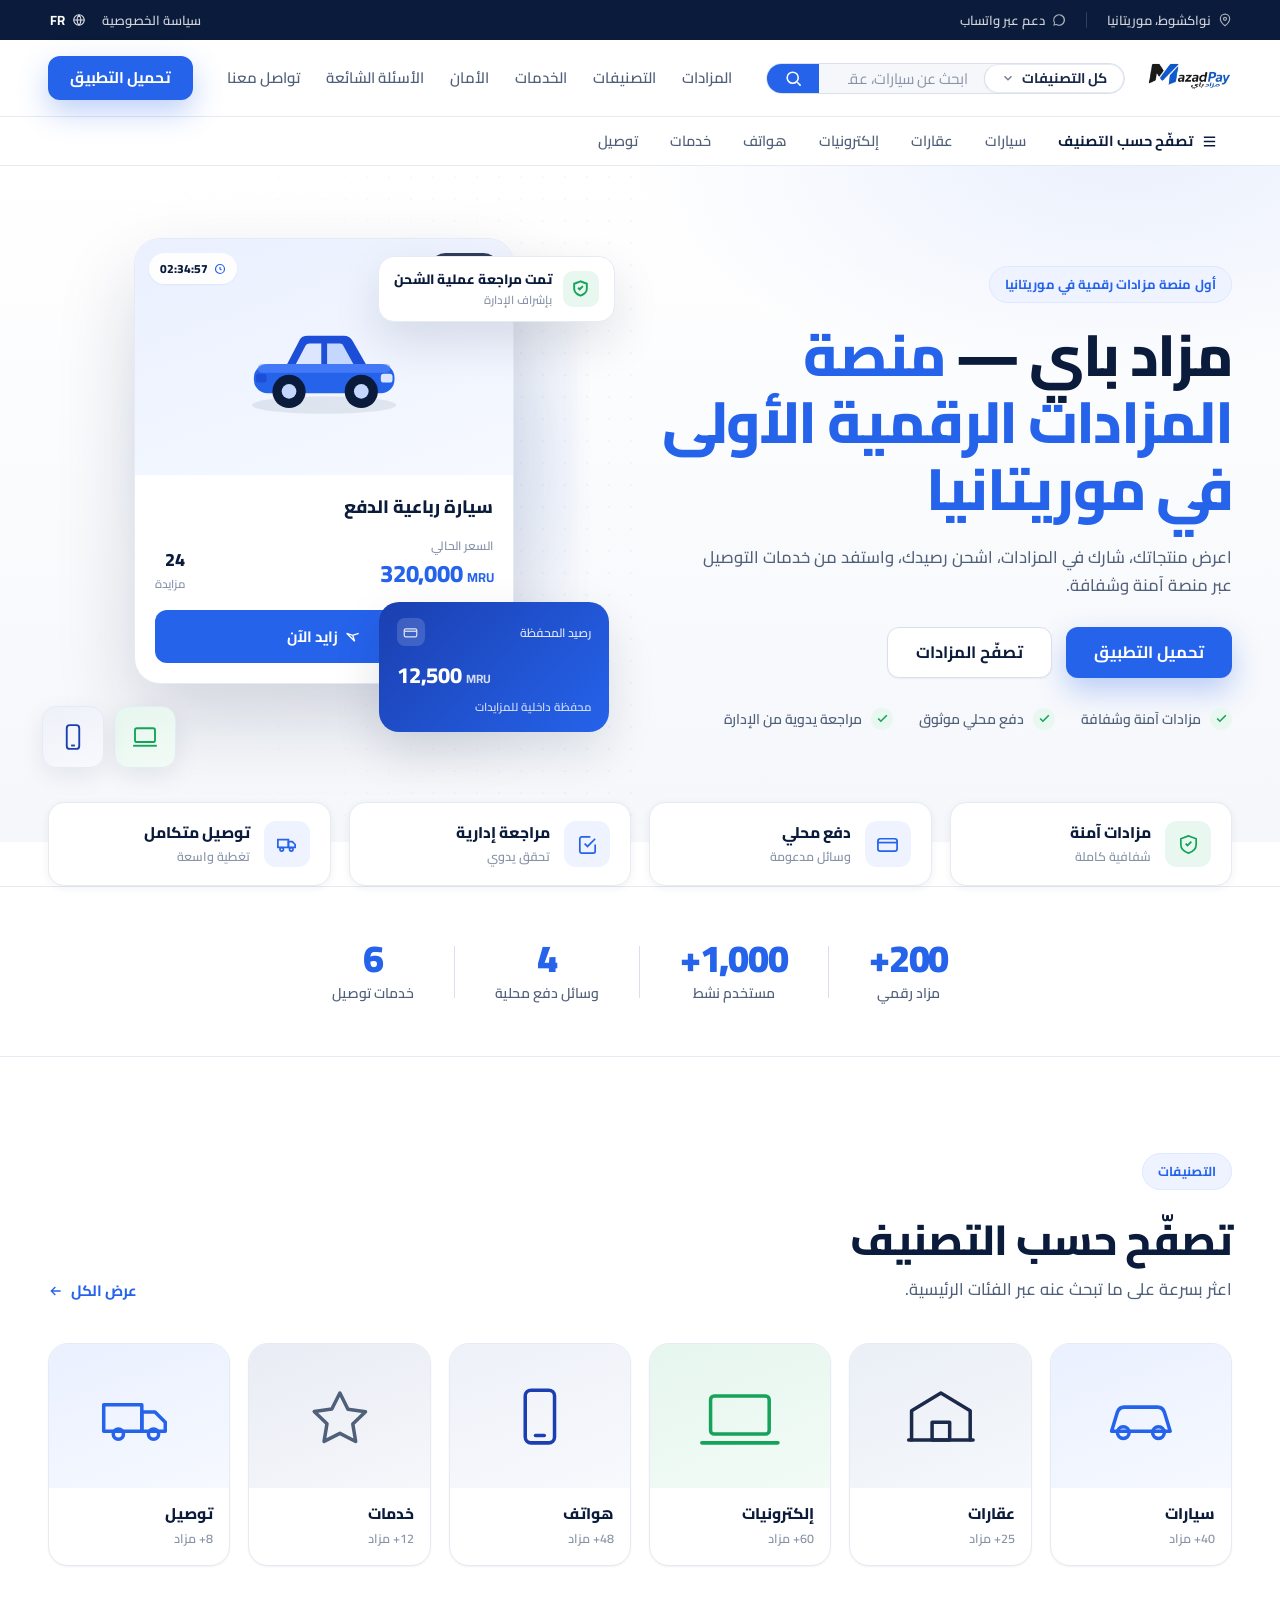
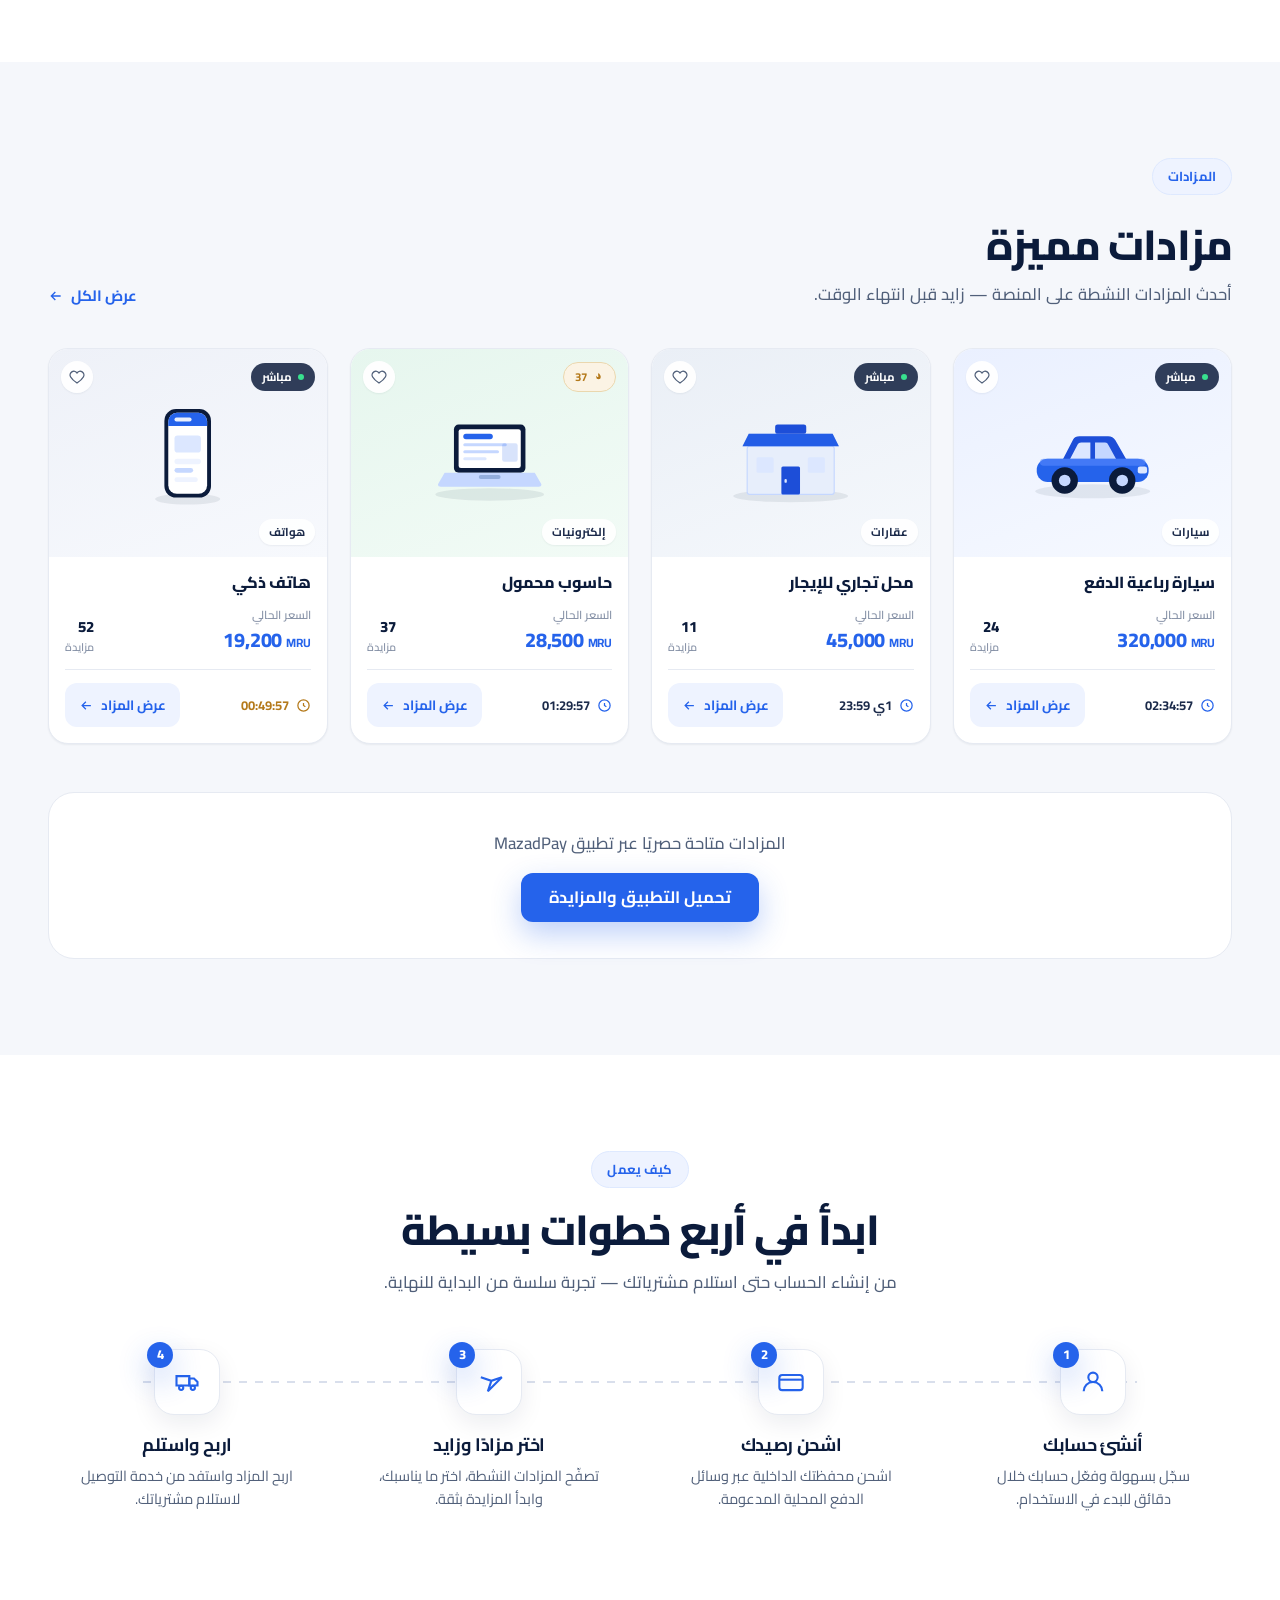
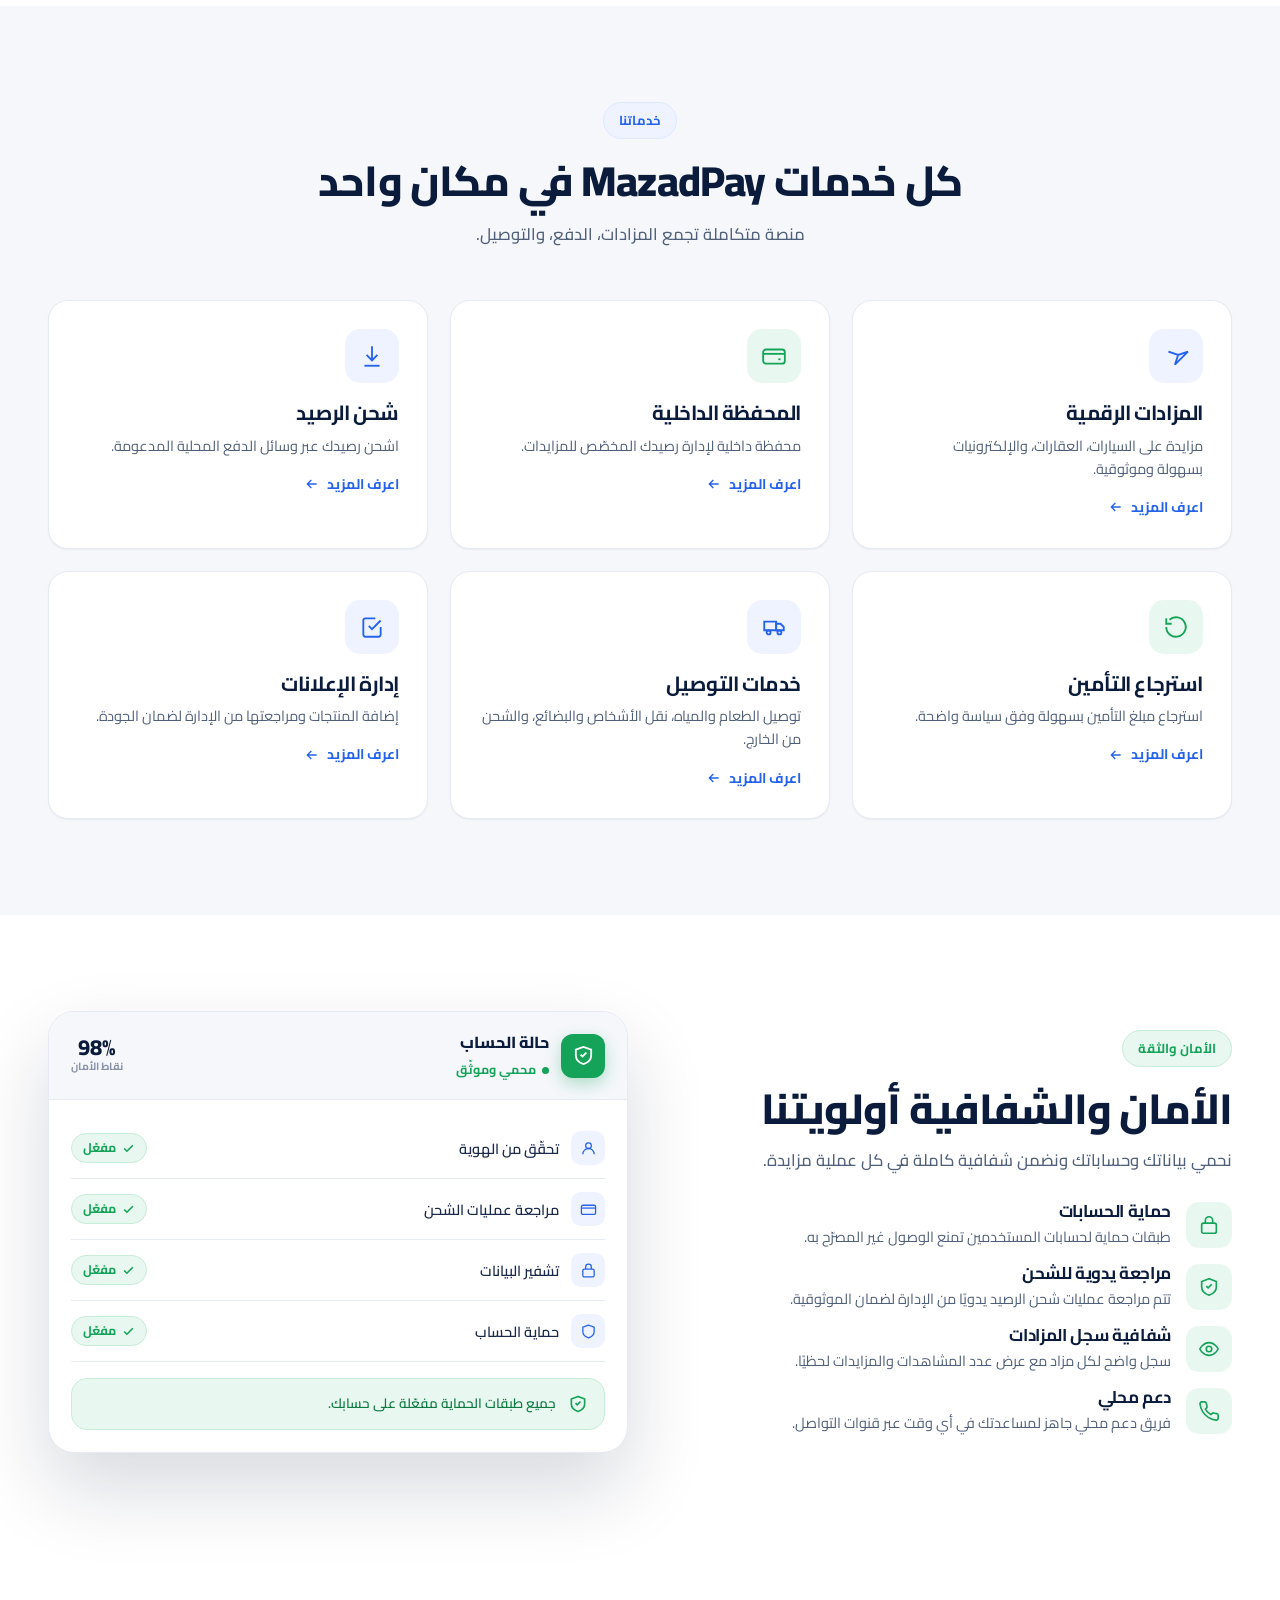
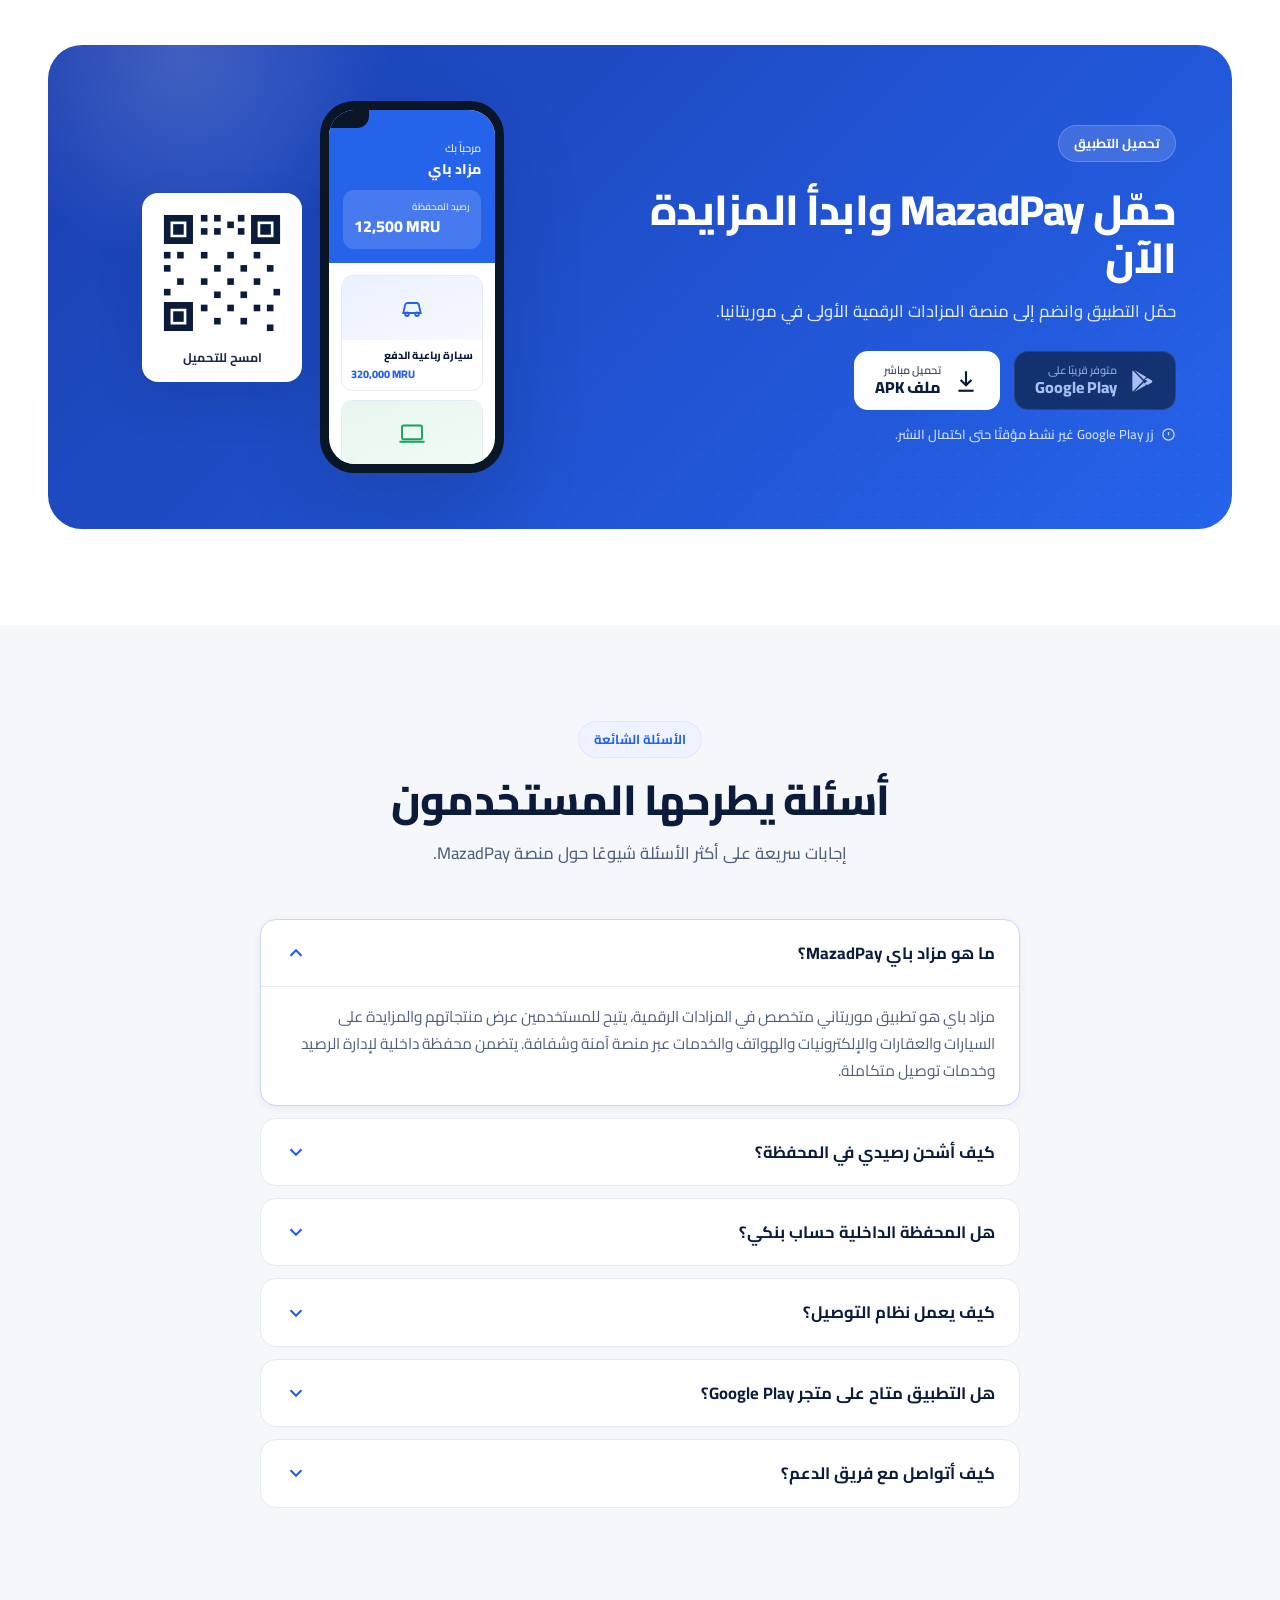
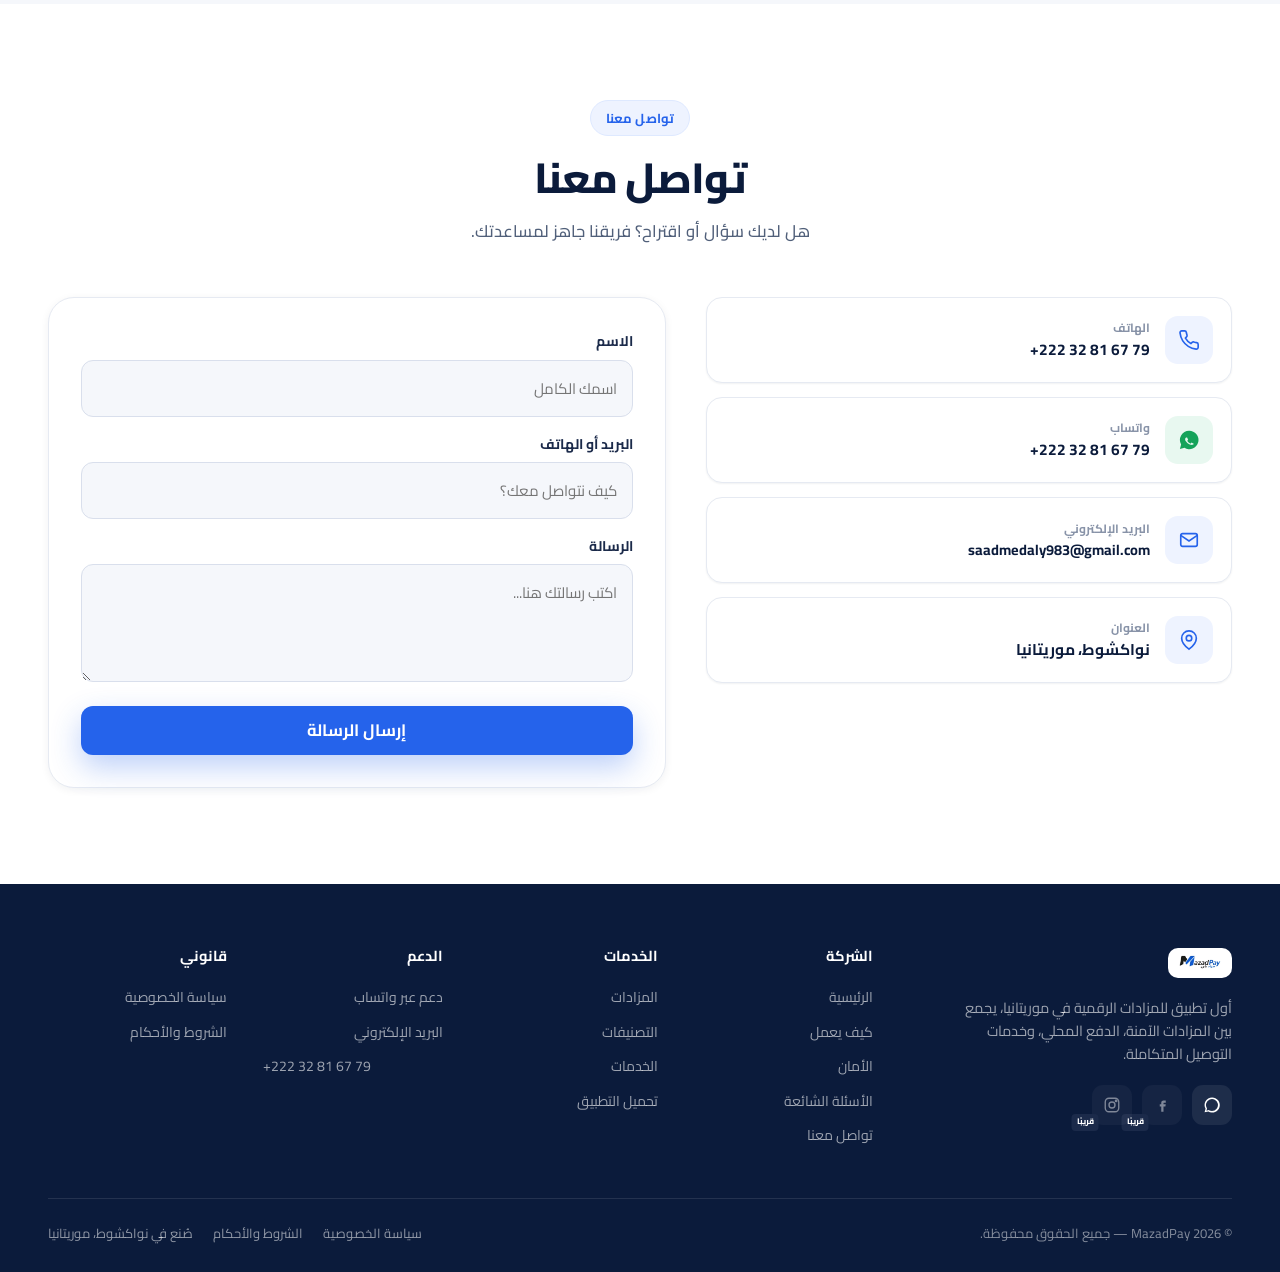
==== index.html @ 78e2364e "feat: improve MazadPay static website for launch - professional static website: HTML + CSS + JS, RTL" ====
<!DOCTYPE html>
<html lang="ar" dir="rtl">
<head>
<meta charset="UTF-8" />
<meta name="viewport" content="width=device-width, initial-scale=1.0" />
<title>مزاد باي MazadPay — أول منصة مزادات رقمية في موريتانيا</title>
<meta name="description" content="مزاد باي MazadPay: منصة المزادات الرقمية الأولى في موريتانيا. زايد على السيارات والعقارات والإلكترونيات، اشحن رصيدك، واستفد من خدمات التوصيل عبر منصة آمنة وشفافة." />
<meta name="keywords" content="مزادات موريتانيا, MazadPay, مزاد باي, مزادات رقمية, سيارات, عقارات, إلكترونيات, توصيل نواكشوط" />
<meta name="author" content="MazadPay" />
<meta name="theme-color" content="#2563EB" />
<meta name="robots" content="index, follow" />
<!-- Open Graph -->
<meta property="og:type" content="website" />
<meta property="og:url" content="https://mazadpay.com/" />
<meta property="og:title" content="مزاد باي MazadPay — أول منصة مزادات رقمية في موريتانيا" />
<meta property="og:description" content="منصة مزادات رقمية حديثة وآمنة وخدمات توصيل متكاملة في موريتانيا." />
<meta property="og:image" content="https://mazadpay.com/assets/mazadpay-logo.png" />
<meta property="og:locale" content="ar_MR" />
<meta property="og:site_name" content="MazadPay" />
<!-- Twitter Card -->
<meta name="twitter:card" content="summary_large_image" />
<meta name="twitter:title" content="مزاد باي MazadPay — أول منصة مزادات رقمية في موريتانيا" />
<meta name="twitter:description" content="منصة مزادات رقمية حديثة وآمنة وخدمات توصيل متكاملة في موريتانيا." />
<meta name="twitter:image" content="https://mazadpay.com/assets/mazadpay-logo.png" />
<!-- Canonical -->
<link rel="canonical" href="https://mazadpay.com/" />
<link rel="icon" type="image/png" href="assets/mazadpay-logo-transparent.png" />
<link rel="preconnect" href="https://fonts.googleapis.com" />
<link rel="preconnect" href="https://fonts.gstatic.com" crossorigin />
<link href="https://fonts.googleapis.com/css2?family=Cairo:wght@400;500;600;700;800;900&display=swap" rel="stylesheet" />
<link rel="stylesheet" href="css/styles.css" />
<link rel="stylesheet" href="css/home.css" />
</head>
<body>

<!-- ============ TOP BAR ============ -->
<div class="topbar">
  <div class="container topbar__inner">
    <span class="topbar__item"><svg viewBox="0 0 24 24" fill="none" stroke="currentColor" stroke-width="2"><path d="M20 10c0 6-8 12-8 12s-8-6-8-12a8 8 0 0 1 16 0Z"/><circle cx="12" cy="10" r="2.6"/></svg><span data-i18n="tb_loc">نواكشوط، موريتانيا</span></span>
    <span class="topbar__sep"></span>
    <a class="topbar__item hide-sm" href="https://wa.me/22232816779" target="_blank" rel="noopener"><svg viewBox="0 0 24 24" fill="currentColor"><path d="M12 2a10 10 0 0 0-8.6 15l-1.3 4.8 5-1.3A10 10 0 1 0 12 2Zm0 18a8 8 0 0 1-4.1-1.1l-.3-.2-3 .8.8-2.9-.2-.3A8 8 0 1 1 12 20Z"/></svg><span data-i18n="tb_support">دعم عبر واتساب</span></a>
    <div class="topbar__right">
      <a class="topbar__item hide-sm" href="privacy.html" data-i18n="ft_privacy">سياسة الخصوصية</a>
      <button class="topbar__lang" data-lang-toggle aria-label="Switch language"><svg viewBox="0 0 24 24" fill="none" stroke="currentColor" stroke-width="2"><circle cx="12" cy="12" r="9"/><path d="M3 12h18M12 3a14 14 0 0 1 0 18M12 3a14 14 0 0 0 0 18"/></svg><span class="lang-label">FR</span></button>
    </div>
  </div>
</div>

<!-- ============ HEADER ============ -->
<header class="header">
  <div class="container header__inner">
    <a href="#home" class="header__logo" aria-label="MazadPay"><img src="assets/mazadpay-logo-transparent.png" alt="MazadPay" /></a>
    <form class="header__search" role="search">
      <span class="cat"><span data-i18n="sc_all">كل التصنيفات</span><svg viewBox="0 0 24 24" fill="none" stroke="currentColor" stroke-width="2.5"><path d="m6 9 6 6 6-6"/></svg></span>
      <input type="search" data-i18n-ph="search_ph" placeholder="ابحث عن سيارة، عقار، هاتف..." aria-label="بحث" />
      <button type="submit" data-i18n-aria="search_btn" aria-label="بحث"><svg viewBox="0 0 24 24" fill="none" stroke="currentColor" stroke-width="2"><circle cx="11" cy="11" r="7"/><path d="m21 21-4.3-4.3"/></svg></button>
    </form>
    <nav class="header__nav">
      <a href="#auctions" data-i18n="nav_auctions">المزادات</a>
      <a href="#categories" data-i18n="cat_eyebrow">التصنيفات</a>
      <a href="#services" data-i18n="nav_services">الخدمات</a>
      <a href="#security" data-i18n="nav_security">الأمان</a>
      <a href="#faq">الأسئلة الشائعة</a>
      <a href="#contact" data-i18n="nav_contact">تواصل معنا</a>
    </nav>
    <div class="header__right">
      <a href="#download" class="btn btn--primary" data-i18n="nav_download">تحميل التطبيق</a>
      <button class="header__burger" aria-label="Menu" aria-expanded="false"><span></span></button>
    </div>
  </div>
  <!-- mobile menu -->
  <div class="mobile-menu" role="navigation" aria-label="القائمة الرئيسية">
    <a href="#auctions" data-i18n="nav_auctions">المزادات</a>
    <a href="#categories" data-i18n="cat_eyebrow">التصنيفات</a>
    <a href="#services" data-i18n="nav_services">الخدمات</a>
    <a href="#how" data-i18n="nav_how">كيف يعمل</a>
    <a href="#security" data-i18n="nav_security">الأمان</a>
    <a href="#faq">الأسئلة الشائعة</a>
    <a href="#contact" data-i18n="nav_contact">تواصل معنا</a>
    <a href="#download" class="btn btn--primary btn--block" data-i18n="nav_download">تحميل التطبيق</a>
  </div>
</header>

<!-- category strip -->
<div class="catbar">
  <div class="container catbar__inner">
    <a class="lead-link" href="#categories"><svg viewBox="0 0 24 24" fill="none" stroke="currentColor" stroke-width="2"><path d="M4 6h16M4 12h16M4 18h16"/></svg><span data-i18n="cat_title">تصفّح حسب التصنيف</span></a>
    <a href="#categories" data-i18n="cat_cars">سيارات</a>
    <a href="#categories" data-i18n="cat_realestate">عقارات</a>
    <a href="#categories" data-i18n="cat_electronics">إلكترونيات</a>
    <a href="#categories" data-i18n="cat_phones">هواتف</a>
    <a href="#categories" data-i18n="cat_services">خدمات</a>
    <a href="#categories" data-i18n="cat_delivery">توصيل</a>
  </div>
</div>

<main>
<!-- ============ HERO ============ -->
<section class="hero" id="home">
  <div class="container hero__grid">
    <div class="hero__copy">
      <span class="eyebrow reveal" data-i18n="hero_badge">أول منصة مزادات رقمية في موريتانيا</span>
      <h1 class="hero__title display reveal d1"><span data-i18n="hero_t1">مزاد باي —</span> <span class="accent" data-i18n="hero_t2">أول منصة مزادات رقمية في موريتانيا</span></h1>
      <p class="lead hero__sub reveal d2" data-i18n="hero_sub2">اعرض منتجاتك، شارك في المزادات، اشحن رصيدك، واستفد من خدمات التوصيل عبر منصة آمنة وشفافة.</p>
      <div class="hero__cta reveal d3">
        <a href="#download" class="btn btn--primary btn--lg" data-i18n="hero_cta1">تحميل التطبيق</a>
        <a href="#auctions" class="btn btn--ghost btn--lg" data-i18n="hero_cta2b">تصفّح المزادات</a>
      </div>
      <div class="hero__trust reveal d4">
        <span class="i"><span class="dot"><svg viewBox="0 0 24 24" fill="none" stroke="currentColor" stroke-width="3"><path d="M20 6 9 17l-5-5"/></svg></span><span data-i18n="hero_m1">مزادات آمنة وشفافة</span></span>
        <span class="i"><span class="dot"><svg viewBox="0 0 24 24" fill="none" stroke="currentColor" stroke-width="3"><path d="M20 6 9 17l-5-5"/></svg></span><span data-i18n="hero_m2">دفع محلي موثوق</span></span>
        <span class="i"><span class="dot"><svg viewBox="0 0 24 24" fill="none" stroke="currentColor" stroke-width="3"><path d="M20 6 9 17l-5-5"/></svg></span><span data-i18n="hero_m3">مراجعة يدوية من الإدارة</span></span>
      </div>
    </div>

    <!-- visual stage -->
    <div class="stage reveal d2">
      <div class="stage__glow"></div>
      <!-- main auction card -->
      <div class="hcard" data-float>
        <div class="hcard__media tint-1">
          <svg class="art" viewBox="0 0 200 150" fill="none" xmlns="http://www.w3.org/2000/svg">
            <ellipse cx="100" cy="124" rx="74" ry="9" fill="#0B1B3B" opacity=".08"/>
            <path d="M60 86 L75 57 Q77 53 83 53 L120 53 Q126 53 129 58 L145 86 Z" fill="#1D4ED8"/>
            <path d="M70 84 L81 63 Q82 61 85 61 L97 61 L97 84 Z" fill="#DCE7FF"/>
            <path d="M103 84 L103 61 L116 61 Q119 61 120 64 L131 84 Z" fill="#C5D7FF"/>
            <rect x="28" y="82" width="144" height="30" rx="14" fill="#2563EB"/>
            <rect x="32" y="82" width="136" height="9" rx="5" fill="#5B8DFF" opacity=".55"/>
            <rect x="158" y="92" width="12" height="9" rx="3" fill="#DCE7FF"/>
            <rect x="30" y="92" width="11" height="9" rx="3" fill="#1D4ED8"/>
            <circle cx="64" cy="110" r="17" fill="#0B1B3B"/><circle cx="64" cy="110" r="7.5" fill="#C5D7FF"/>
            <circle cx="138" cy="110" r="17" fill="#0B1B3B"/><circle cx="138" cy="110" r="7.5" fill="#C5D7FF"/>
          </svg>
          <div class="hcard__badges">
            <span class="chip-live"><span class="pulse"></span><span data-i18n="app_live">مباشر</span></span>
            <span class="chip-time" data-ends="9300"><svg viewBox="0 0 24 24" fill="none" stroke="currentColor" stroke-width="2.4"><circle cx="12" cy="12" r="9"/><path d="M12 8v4l3 2"/></svg><span class="cd">00:00:00</span></span>
          </div>
        </div>
        <div class="hcard__body">
          <div class="hcard__title" data-i18n="au1_t">سيارة رباعية الدفع</div>
          <div class="hcard__row">
            <div><div class="hcard__pl" data-i18n="fa_current">السعر الحالي</div><div class="hcard__pv" dir="ltr">320,000 <small>MRU</small></div></div>
            <div class="hcard__bids"><div class="n" dir="ltr">24</div><div class="l" data-i18n="fa_bids">مزايدة</div></div>
          </div>
          <button class="hcard__bid" data-open-modal="apk-modal"><svg viewBox="0 0 24 24" fill="none" stroke="currentColor" stroke-width="2"><path d="m14 11-3 9 12-12-9 3-9-3 9 3Z"/></svg><span data-i18n="app_bid">زايد الآن</span></button>
        </div>
      </div>
      <!-- floating wallet -->
      <div class="hwallet" data-float>
        <div class="top"><span data-i18n="app_bal_l">رصيد المحفظة</span><span class="ic"><svg viewBox="0 0 24 24" fill="none" stroke="#fff" stroke-width="2"><rect x="2" y="6" width="20" height="13" rx="2.5"/><path d="M2 10h20"/></svg></span></div>
        <div class="bal" dir="ltr">12,500 <small>MRU</small></div>
        <div class="sub" data-i18n="hw_sub">محفظة داخلية للمزايدات</div>
      </div>
      <!-- success toast -->
      <div class="htoast" data-float>
        <span class="ic"><svg viewBox="0 0 24 24" fill="none" stroke="currentColor" stroke-width="2.4"><path d="M9 11l2 2 4-4"/><path d="M12 3 4 6v6c0 5 3.5 7.5 8 9 4.5-1.5 8-4 8-9V6l-8-3Z"/></svg></span>
        <div><div class="t" data-i18n="ht_t">تمت مراجعة عملية الشحن</div><div class="s" data-i18n="ht_s">بإشراف الإدارة</div></div>
      </div>
      <!-- mini thumbs -->
      <div class="hthumbs">
        <div class="hthumb tint-3"><svg viewBox="0 0 24 24" fill="none" stroke="currentColor" stroke-width="1.5"><rect x="4" y="5" width="16" height="11" rx="1.5"/><path d="M2.5 19h19"/></svg></div>
        <div class="hthumb tint-5"><svg viewBox="0 0 24 24" fill="none" stroke="currentColor" stroke-width="1.5"><rect x="7" y="2.5" width="10" height="19" rx="2.4"/><path d="M10.5 18.8h3"/></svg></div>
      </div>
    </div>
  </div>
</section>

<!-- ============ TRUST BAND ============ -->
<section class="container">
  <div class="tband">
    <div class="tband__inner">
      <div class="tcard reveal"><span class="ic green"><svg viewBox="0 0 24 24" fill="none" stroke="currentColor" stroke-width="1.8"><path d="M9 11l2 2 4-4"/><path d="M12 3 4 6v6c0 5 3.5 7.5 8 9 4.5-1.5 8-4 8-9V6l-8-3Z"/></svg></span><div><div class="t" data-i18n="tband_1">مزادات موثوقة</div><div class="s" data-i18n="tband_1s">شفافية كاملة</div></div></div>
      <div class="tcard reveal d1"><span class="ic"><svg viewBox="0 0 24 24" fill="none" stroke="currentColor" stroke-width="1.8"><rect x="2" y="6" width="20" height="13" rx="2.5"/><path d="M2 10h20"/></svg></span><div><div class="t" data-i18n="tband_2">دفع محلي</div><div class="s" data-i18n="tband_2s">وسائل مدعومة</div></div></div>
      <div class="tcard reveal d2"><span class="ic"><svg viewBox="0 0 24 24" fill="none" stroke="currentColor" stroke-width="1.8"><path d="M9 11l3 3 8-8"/><path d="M20 12v7a2 2 0 0 1-2 2H6a2 2 0 0 1-2-2V6a2 2 0 0 1 2-2h9"/></svg></span><div><div class="t" data-i18n="tband_3">مراجعة إدارية</div><div class="s" data-i18n="tband_3s">تحقق يدوي</div></div></div>
      <div class="tcard reveal d3"><span class="ic"><svg viewBox="0 0 24 24" fill="none" stroke="currentColor" stroke-width="1.8"><path d="M3 7h11v8H3z"/><path d="M14 9h4l3 3v3h-7z"/><circle cx="7" cy="17" r="1.8"/><circle cx="17" cy="17" r="1.8"/></svg></span><div><div class="t" data-i18n="tband_4">توصيل متكامل</div><div class="s" data-i18n="tband_4s">تغطية واسعة</div></div></div>
    </div>
  </div>
</section>

<!-- ============ STATS BAND ============ -->
<section class="stats-band">
  <div class="container stats-band__inner">
    <div class="stat reveal">
      <div class="stat__v" dir="ltr">+200</div>
      <div class="stat__l" data-i18n="stat1_l">مزاد رقمي</div>
    </div>
    <div class="stat__sep"></div>
    <div class="stat reveal d1">
      <div class="stat__v" dir="ltr">+1,000</div>
      <div class="stat__l" data-i18n="stat2_l">مستخدم نشط</div>
    </div>
    <div class="stat__sep"></div>
    <div class="stat reveal d2">
      <div class="stat__v" dir="ltr">4</div>
      <div class="stat__l" data-i18n="stat3_l">وسائل دفع محلية</div>
    </div>
    <div class="stat__sep"></div>
    <div class="stat reveal d3">
      <div class="stat__v" dir="ltr">6</div>
      <div class="stat__l" data-i18n="stat4_l">خدمات توصيل</div>
    </div>
  </div>
</section>

<!-- ============ CATEGORIES ============ -->
<section class="section" id="categories">
  <div class="container">
    <div class="sec-head-row">
      <div class="l reveal">
        <span class="eyebrow" data-i18n="cat_eyebrow">التصنيفات</span>
        <h2 data-i18n="cat_title">تصفّح حسب التصنيف</h2>
        <p class="lead" data-i18n="cat_sub">اعثر بسرعة على ما تبحث عنه عبر الفئات الرئيسية.</p>
      </div>
      <a href="#auctions" class="linkarrow reveal d1"><span data-i18n="fa_view_all">عرض الكل</span><svg viewBox="0 0 24 24" fill="none" stroke="currentColor" stroke-width="2"><path d="M5 12h14M13 6l6 6-6 6"/></svg></a>
    </div>
    <div class="cats">
      <a href="#auctions" class="cat reveal">
        <div class="cat__thumb tint-1"><svg class="art" viewBox="0 0 64 48" fill="none" stroke="currentColor" stroke-width="2.4" stroke-linecap="round" stroke-linejoin="round"><path d="M12 34h40l-4-13a5 5 0 0 0-4.7-3.4H20.7A5 5 0 0 0 16 21l-4 13Z"/><circle cx="20" cy="35" r="4"/><circle cx="44" cy="35" r="4"/></svg><span class="cat__go"><svg viewBox="0 0 24 24" fill="none" stroke="currentColor" stroke-width="2.5"><path d="m9 6 6 6-6 6"/></svg></span></div>
        <div class="cat__body"><div class="cat__nm" data-i18n="cat_cars">سيارات</div><div class="cat__ct"><span dir="ltr">+40</span> <span data-i18n="cat_count">مزاد</span></div></div>
      </a>
      <a href="#auctions" class="cat reveal d1">
        <div class="cat__thumb tint-2"><svg class="art" viewBox="0 0 64 48" fill="none" stroke="currentColor" stroke-width="2.4" stroke-linecap="round" stroke-linejoin="round"><path d="M12 40V20l20-12 20 12v20"/><path d="M10 40h44"/><rect x="26" y="28" width="12" height="12"/></svg><span class="cat__go"><svg viewBox="0 0 24 24" fill="none" stroke="currentColor" stroke-width="2.5"><path d="m9 6 6 6-6 6"/></svg></span></div>
        <div class="cat__body"><div class="cat__nm" data-i18n="cat_realestate">عقارات</div><div class="cat__ct"><span dir="ltr">+25</span> <span data-i18n="cat_count">مزاد</span></div></div>
      </a>
      <a href="#auctions" class="cat reveal d2">
        <div class="cat__thumb tint-3"><svg class="art" viewBox="0 0 64 48" fill="none" stroke="currentColor" stroke-width="2.4" stroke-linecap="round" stroke-linejoin="round"><rect x="12" y="10" width="40" height="26" rx="2.5"/><path d="M6 42h52"/></svg><span class="cat__go"><svg viewBox="0 0 24 24" fill="none" stroke="currentColor" stroke-width="2.5"><path d="m9 6 6 6-6 6"/></svg></span></div>
        <div class="cat__body"><div class="cat__nm" data-i18n="cat_electronics">إلكترونيات</div><div class="cat__ct"><span dir="ltr">+60</span> <span data-i18n="cat_count">مزاد</span></div></div>
      </a>
      <a href="#auctions" class="cat reveal d3">
        <div class="cat__thumb tint-5"><svg class="art" viewBox="0 0 64 48" fill="none" stroke="currentColor" stroke-width="2.4" stroke-linecap="round" stroke-linejoin="round"><rect x="22" y="6" width="20" height="36" rx="4"/><path d="M29 37h6"/></svg><span class="cat__go"><svg viewBox="0 0 24 24" fill="none" stroke="currentColor" stroke-width="2.5"><path d="m9 6 6 6-6 6"/></svg></span></div>
        <div class="cat__body"><div class="cat__nm" data-i18n="cat_phones">هواتف</div><div class="cat__ct"><span dir="ltr">+48</span> <span data-i18n="cat_count">مزاد</span></div></div>
      </a>
      <a href="#services" class="cat reveal d4">
        <div class="cat__thumb tint-4"><svg class="art" viewBox="0 0 64 48" fill="none" stroke="currentColor" stroke-width="2.4" stroke-linecap="round" stroke-linejoin="round"><path d="M32 8l5.5 11 12 1.7-8.7 8.4 2 12L32 35.5 21.2 41l2-12-8.7-8.4 12-1.7L32 8Z"/></svg><span class="cat__go"><svg viewBox="0 0 24 24" fill="none" stroke="currentColor" stroke-width="2.5"><path d="m9 6 6 6-6 6"/></svg></span></div>
        <div class="cat__body"><div class="cat__nm" data-i18n="cat_services">خدمات</div><div class="cat__ct"><span dir="ltr">+12</span> <span data-i18n="cat_count">مزاد</span></div></div>
      </a>
      <a href="#services" class="cat reveal d5">
        <div class="cat__thumb tint-1"><svg class="art" viewBox="0 0 64 48" fill="none" stroke="currentColor" stroke-width="2.4" stroke-linecap="round" stroke-linejoin="round"><path d="M8 16h26v18H8z"/><path d="M34 21h9l7 7v6H34z"/><circle cx="18" cy="36" r="3.5"/><circle cx="42" cy="36" r="3.5"/></svg><span class="cat__go"><svg viewBox="0 0 24 24" fill="none" stroke="currentColor" stroke-width="2.5"><path d="m9 6 6 6-6 6"/></svg></span></div>
        <div class="cat__body"><div class="cat__nm" data-i18n="cat_delivery">توصيل</div><div class="cat__ct"><span dir="ltr">+8</span> <span data-i18n="cat_count">خدمة</span></div></div>
      </a>
    </div>
  </div>
</section>

<!-- ============ FEATURED AUCTIONS ============ -->
<section class="section section--soft" id="auctions">
  <div class="container">
    <div class="sec-head-row">
      <div class="l reveal">
        <span class="eyebrow" data-i18n="fa_eyebrow">المزادات</span>
        <h2 data-i18n="fa_title">مزادات مميزة</h2>
        <p class="lead" data-i18n="fa_sub">أحدث المزادات النشطة على المنصة — زايد قبل انتهاء الوقت.</p>
      </div>
      <a href="#download" class="linkarrow reveal d1"><span data-i18n="fa_view_all">عرض الكل</span><svg viewBox="0 0 24 24" fill="none" stroke="currentColor" stroke-width="2"><path d="M5 12h14M13 6l6 6-6 6"/></svg></a>
    </div>
    <div class="pgrid">
      <!-- SUV -->
      <article class="pcard reveal">
        <div class="pcard__media tint-1">
          <svg class="art" viewBox="0 0 200 150" fill="none"><ellipse cx="100" cy="124" rx="74" ry="9" fill="#0B1B3B" opacity=".08"/><path d="M60 86 L75 57 Q77 53 83 53 L120 53 Q126 53 129 58 L145 86 Z" fill="#1D4ED8"/><path d="M70 84 L81 63 Q82 61 85 61 L97 61 L97 84 Z" fill="#DCE7FF"/><path d="M103 84 L103 61 L116 61 Q119 61 120 64 L131 84 Z" fill="#C5D7FF"/><rect x="28" y="82" width="144" height="30" rx="14" fill="#2563EB"/><rect x="32" y="82" width="136" height="9" rx="5" fill="#5B8DFF" opacity=".55"/><rect x="158" y="92" width="12" height="9" rx="3" fill="#DCE7FF"/><circle cx="64" cy="110" r="17" fill="#0B1B3B"/><circle cx="64" cy="110" r="7.5" fill="#C5D7FF"/><circle cx="138" cy="110" r="17" fill="#0B1B3B"/><circle cx="138" cy="110" r="7.5" fill="#C5D7FF"/></svg>
          <div class="pcard__top"><span class="badge badge--live"><span class="pulse"></span><span data-i18n="app_live">مباشر</span></span><button class="pcard__fav" aria-label="مفضلة" data-i18n-aria="fav_aria"><svg viewBox="0 0 24 24" fill="none" stroke="currentColor" stroke-width="2"><path d="M12 21s-7-4.5-9.5-9A5 5 0 0 1 12 6a5 5 0 0 1 9.5 6c-2.5 4.5-9.5 9-9.5 9Z"/></svg></button></div>
          <span class="pcard__cat" data-i18n="au1_c">سيارات</span>
        </div>
        <div class="pcard__body">
          <div class="pcard__title" data-i18n="au1_t">سيارة رباعية الدفع</div>
          <div class="pcard__meta"><div><div class="pcard__pl" data-i18n="fa_current">السعر الحالي</div><div class="pcard__pv" dir="ltr">320,000 <small>MRU</small></div></div><div class="pcard__bids"><div class="n" dir="ltr">24</div><div class="l" data-i18n="fa_bids">مزايدة</div></div></div>
          <div class="pcard__foot"><span class="pcard__time" data-ends="9300"><svg viewBox="0 0 24 24" fill="none" stroke="currentColor" stroke-width="2"><circle cx="12" cy="12" r="9"/><path d="M12 8v4l3 2"/></svg><span class="cd">00:00:00</span></span><button class="pcard__view" data-open-modal="apk-modal"><span data-i18n="fa_view">عرض المزاد</span><svg viewBox="0 0 24 24" fill="none" stroke="currentColor" stroke-width="2"><path d="M5 12h14M13 6l6 6-6 6"/></svg></button></div>
        </div>
      </article>
      <!-- Shop -->
      <article class="pcard reveal d1">
        <div class="pcard__media tint-2">
          <svg class="art" viewBox="0 0 200 150" fill="none"><ellipse cx="100" cy="130" rx="74" ry="8" fill="#0B1B3B" opacity=".08"/><rect x="44" y="66" width="112" height="62" rx="3" fill="#E7EEFB"/><rect x="44" y="66" width="112" height="62" rx="3" stroke="#C5D7FF" stroke-width="1.5"/><path d="M38 66 L46 50 L154 50 L162 66 Z" fill="#2563EB"/><path d="M38 66 L46 50 L154 50 L162 66 Z" fill="#1D4ED8" opacity=".25"/><rect x="80" y="38" width="40" height="12" rx="3" fill="#1D4ED8"/><rect x="88" y="92" width="24" height="36" rx="2" fill="#1D4ED8"/><rect x="92" y="108" width="3" height="5" rx="1.5" fill="#DCE7FF"/><rect x="56" y="80" width="22" height="20" rx="2" fill="#DCE7FF"/><rect x="122" y="80" width="22" height="20" rx="2" fill="#DCE7FF"/></svg>
          <div class="pcard__top"><span class="badge badge--live"><span class="pulse"></span><span data-i18n="app_live">مباشر</span></span><button class="pcard__fav" aria-label="مفضلة" data-i18n-aria="fav_aria"><svg viewBox="0 0 24 24" fill="none" stroke="currentColor" stroke-width="2"><path d="M12 21s-7-4.5-9.5-9A5 5 0 0 1 12 6a5 5 0 0 1 9.5 6c-2.5 4.5-9.5 9-9.5 9Z"/></svg></button></div>
          <span class="pcard__cat" data-i18n="au2_c">عقارات</span>
        </div>
        <div class="pcard__body">
          <div class="pcard__title" data-i18n="au2_t">محل تجاري للإيجار</div>
          <div class="pcard__meta"><div><div class="pcard__pl" data-i18n="fa_current">السعر الحالي</div><div class="pcard__pv" dir="ltr">45,000 <small>MRU</small></div></div><div class="pcard__bids"><div class="n" dir="ltr">11</div><div class="l" data-i18n="fa_bids">مزايدة</div></div></div>
          <div class="pcard__foot"><span class="pcard__time" data-ends="172800"><svg viewBox="0 0 24 24" fill="none" stroke="currentColor" stroke-width="2"><circle cx="12" cy="12" r="9"/><path d="M12 8v4l3 2"/></svg><span class="cd">00:00:00</span></span><button class="pcard__view" data-open-modal="apk-modal"><span data-i18n="fa_view">عرض المزاد</span><svg viewBox="0 0 24 24" fill="none" stroke="currentColor" stroke-width="2"><path d="M5 12h14M13 6l6 6-6 6"/></svg></button></div>
        </div>
      </article>
      <!-- Laptop -->
      <article class="pcard reveal d2">
        <div class="pcard__media tint-3">
          <svg class="art" viewBox="0 0 200 150" fill="none"><ellipse cx="100" cy="128" rx="70" ry="8" fill="#0B1B3B" opacity=".08"/><rect x="54" y="38" width="92" height="62" rx="6" fill="#0B1B3B"/><rect x="60" y="44" width="80" height="50" rx="3" fill="#fff"/><rect x="66" y="50" width="38" height="7" rx="3.5" fill="#2563EB"/><rect x="66" y="62" width="56" height="4" rx="2" fill="#C5D7FF"/><rect x="66" y="71" width="46" height="4" rx="2" fill="#C5D7FF"/><rect x="66" y="80" width="30" height="4" rx="2" fill="#DCE7FF"/><rect x="116" y="62" width="20" height="24" rx="3" fill="#2563EB" opacity=".18"/><path d="M42 100 L158 100 L166 114 Q168 118 163 118 L37 118 Q32 118 34 114 Z" fill="#C5D7FF"/><rect x="86" y="103" width="28" height="5" rx="2.5" fill="#94AEDD"/></svg>
          <div class="pcard__top"><span class="badge badge--hot"><svg viewBox="0 0 24 24" width="11" fill="currentColor"><path d="M12 2s5 4 5 9a5 5 0 0 1-10 0c0-2 1-3 1-3 0 2 1.5 3 2.5 3 1.3 0 1.5-1.5 1-3-1-3 .5-5 .5-6Z"/></svg><span dir="ltr">37</span></span><button class="pcard__fav" aria-label="مفضلة" data-i18n-aria="fav_aria"><svg viewBox="0 0 24 24" fill="none" stroke="currentColor" stroke-width="2"><path d="M12 21s-7-4.5-9.5-9A5 5 0 0 1 12 6a5 5 0 0 1 9.5 6c-2.5 4.5-9.5 9-9.5 9Z"/></svg></button></div>
          <span class="pcard__cat" data-i18n="au3_c">إلكترونيات</span>
        </div>
        <div class="pcard__body">
          <div class="pcard__title" data-i18n="au3_t">حاسوب محمول</div>
          <div class="pcard__meta"><div><div class="pcard__pl" data-i18n="fa_current">السعر الحالي</div><div class="pcard__pv" dir="ltr">28,500 <small>MRU</small></div></div><div class="pcard__bids"><div class="n" dir="ltr">37</div><div class="l" data-i18n="fa_bids">مزايدة</div></div></div>
          <div class="pcard__foot"><span class="pcard__time" data-ends="5400"><svg viewBox="0 0 24 24" fill="none" stroke="currentColor" stroke-width="2"><circle cx="12" cy="12" r="9"/><path d="M12 8v4l3 2"/></svg><span class="cd">00:00:00</span></span><button class="pcard__view" data-open-modal="apk-modal"><span data-i18n="fa_view">عرض المزاد</span><svg viewBox="0 0 24 24" fill="none" stroke="currentColor" stroke-width="2"><path d="M5 12h14M13 6l6 6-6 6"/></svg></button></div>
        </div>
      </article>
      <!-- Phone -->
      <article class="pcard reveal d3">
        <div class="pcard__media tint-5">
          <svg class="art" viewBox="0 0 200 150" fill="none"><ellipse cx="100" cy="134" rx="42" ry="7" fill="#0B1B3B" opacity=".08"/><rect x="70" y="18" width="60" height="114" rx="15" fill="#0B1B3B"/><rect x="75" y="23" width="50" height="104" rx="11" fill="#fff"/><path d="M75 34a11 11 0 0 1 11-11h28a11 11 0 0 1 11 11v6H75Z" fill="#2563EB"/><rect x="83" y="29" width="22" height="5" rx="2.5" fill="#fff" opacity=".9"/><rect x="83" y="52" width="34" height="22" rx="4" fill="#DCE7FF"/><rect x="83" y="82" width="34" height="7" rx="3.5" fill="#EEF3FF"/><rect x="83" y="94" width="24" height="6" rx="3" fill="#C5D7FF"/><rect x="83" y="106" width="30" height="6" rx="3" fill="#EEF3FF"/></svg>
          <div class="pcard__top"><span class="badge badge--live"><span class="pulse"></span><span data-i18n="app_live">مباشر</span></span><button class="pcard__fav" aria-label="مفضلة" data-i18n-aria="fav_aria"><svg viewBox="0 0 24 24" fill="none" stroke="currentColor" stroke-width="2"><path d="M12 21s-7-4.5-9.5-9A5 5 0 0 1 12 6a5 5 0 0 1 9.5 6c-2.5 4.5-9.5 9-9.5 9Z"/></svg></button></div>
          <span class="pcard__cat" data-i18n="au4_c">هواتف</span>
        </div>
        <div class="pcard__body">
          <div class="pcard__title" data-i18n="au4_t">هاتف ذكي</div>
          <div class="pcard__meta"><div><div class="pcard__pl" data-i18n="fa_current">السعر الحالي</div><div class="pcard__pv" dir="ltr">19,200 <small>MRU</small></div></div><div class="pcard__bids"><div class="n" dir="ltr">52</div><div class="l" data-i18n="fa_bids">مزايدة</div></div></div>
          <div class="pcard__foot"><span class="pcard__time" data-ends="3000"><svg viewBox="0 0 24 24" fill="none" stroke="currentColor" stroke-width="2"><circle cx="12" cy="12" r="9"/><path d="M12 8v4l3 2"/></svg><span class="cd">00:00:00</span></span><button class="pcard__view" data-open-modal="apk-modal"><span data-i18n="fa_view">عرض المزاد</span><svg viewBox="0 0 24 24" fill="none" stroke="currentColor" stroke-width="2"><path d="M5 12h14M13 6l6 6-6 6"/></svg></button></div>
        </div>
      </article>
    </div>
    <!-- CTA below auctions -->
    <div class="auctions-cta reveal">
      <p class="lead">المزادات متاحة حصريًا عبر تطبيق MazadPay</p>
      <a href="#download" class="btn btn--primary btn--lg">تحميل التطبيق والمزايدة</a>
    </div>
  </div>
</section>

<!-- ============ HOW IT WORKS ============ -->
<section class="section" id="how">
  <div class="container">
    <div class="sec-head center">
      <span class="eyebrow reveal" data-i18n="how_eyebrow">كيف يعمل</span>
      <h2 class="reveal d1" data-i18n="how_title">ابدأ في أربع خطوات بسيطة</h2>
      <p class="lead reveal d2" data-i18n="how_sub">من إنشاء الحساب حتى استلام مشترياتك — تجربة سلسة من البداية للنهاية.</p>
    </div>
    <div class="timeline">
      <div class="tstep reveal"><div class="tstep__node"><span class="tstep__n">1</span><svg viewBox="0 0 24 24" fill="none" stroke="currentColor" stroke-width="1.8"><circle cx="12" cy="8" r="4"/><path d="M4 20a8 8 0 0 1 16 0"/></svg></div><h3 data-i18n="how1_t">أنشئ حسابك</h3><p data-i18n="how1_p">سجّل بسهولة وفعّل حسابك خلال دقائق للبدء في الاستخدام.</p></div>
      <div class="tstep reveal d1"><div class="tstep__node"><span class="tstep__n">2</span><svg viewBox="0 0 24 24" fill="none" stroke="currentColor" stroke-width="1.8"><rect x="2" y="6" width="20" height="13" rx="2.5"/><path d="M2 10h20"/></svg></div><h3 data-i18n="how2_t">اشحن رصيدك</h3><p data-i18n="how2_p">اشحن محفظتك الداخلية عبر وسائل الدفع المحلية المدعومة.</p></div>
      <div class="tstep reveal d2"><div class="tstep__node"><span class="tstep__n">3</span><svg viewBox="0 0 24 24" fill="none" stroke="currentColor" stroke-width="1.8"><path d="m14 11-3 9 12-12-9 3-9-3 9 3Z"/></svg></div><h3 data-i18n="how3_t">اختر مزادًا وزايد</h3><p data-i18n="how3_p">تصفّح المزادات النشطة، اختر ما يناسبك، وابدأ المزايدة بثقة.</p></div>
      <div class="tstep reveal d3"><div class="tstep__node"><span class="tstep__n">4</span><svg viewBox="0 0 24 24" fill="none" stroke="currentColor" stroke-width="1.8"><path d="M3 7h11v8H3z"/><path d="M14 9h4l3 3v3h-7z"/><circle cx="7" cy="17" r="1.8"/><circle cx="17" cy="17" r="1.8"/></svg></div><h3 data-i18n="how4_t">اربح واستلم طلبك</h3><p data-i18n="how4_p">اربح المزاد واستفد من خدمة التوصيل لاستلام مشترياتك.</p></div>
    </div>
  </div>
</section>

<!-- ============ SERVICES ============ -->
<section class="section section--soft" id="services">
  <div class="container">
    <div class="sec-head center">
      <span class="eyebrow reveal" data-i18n="sg_eyebrow">خدماتنا</span>
      <h2 class="reveal d1" data-i18n="sg_title">كل خدمات MazadPay في مكان واحد</h2>
      <p class="lead reveal d2" data-i18n="sg_sub">منصة متكاملة تجمع المزادات، الدفع، والتوصيل.</p>
    </div>
    <div class="svcs">
      <div class="svc reveal"><div class="svc__ic"><svg viewBox="0 0 24 24" fill="none" stroke="currentColor" stroke-width="1.7"><path d="m14 11-3 9 12-12-9 3-9-3 9 3Z"/></svg></div><h3 data-i18n="sg1_t">المزادات الرقمية</h3><p data-i18n="sg1_p">مزايدة على السيارات، العقارات، والإلكترونيات بسهولة وموثوقية.</p><a href="#auctions" class="linkarrow"><span data-i18n="sg_more">اعرف المزيد</span><svg viewBox="0 0 24 24" fill="none" stroke="currentColor" stroke-width="2"><path d="M5 12h14M13 6l6 6-6 6"/></svg></a></div>
      <div class="svc reveal d1"><div class="svc__ic green"><svg viewBox="0 0 24 24" fill="none" stroke="currentColor" stroke-width="1.7"><rect x="2" y="6" width="20" height="13" rx="2.5"/><path d="M2 10h20"/><path d="M16 15h2"/></svg></div><h3 data-i18n="sg2_t">المحفظة الداخلية</h3><p data-i18n="sg2_p">محفظة داخلية لإدارة رصيدك المخصّص للمزايدات بإشراف الإدارة.</p><a href="#security" class="linkarrow"><span data-i18n="sg_more">اعرف المزيد</span><svg viewBox="0 0 24 24" fill="none" stroke="currentColor" stroke-width="2"><path d="M5 12h14M13 6l6 6-6 6"/></svg></a></div>
      <div class="svc reveal d2"><div class="svc__ic"><svg viewBox="0 0 24 24" fill="none" stroke="currentColor" stroke-width="1.7"><path d="M12 3v12"/><path d="m7 11 5 5 5-5"/><path d="M5 21h14"/></svg></div><h3 data-i18n="sg3_t">شحن الرصيد</h3><p data-i18n="sg3_p">اشحن رصيدك عبر وسائل الدفع المحلية المدعومة بسرعة وأمان.</p><a href="#download" class="linkarrow"><span data-i18n="sg_more">اعرف المزيد</span><svg viewBox="0 0 24 24" fill="none" stroke="currentColor" stroke-width="2"><path d="M5 12h14M13 6l6 6-6 6"/></svg></a></div>
      <div class="svc reveal"><div class="svc__ic green"><svg viewBox="0 0 24 24" fill="none" stroke="currentColor" stroke-width="1.7"><path d="M3 12a9 9 0 1 0 3-6.7"/><path d="M3 4v5h5"/></svg></div><h3 data-i18n="sg4_t">استرجاع التأمين</h3><p data-i18n="sg4_p">استرجاع مبلغ التأمين بسهولة وفق سياسة واضحة ومعلنة.</p><a href="#how" class="linkarrow"><span data-i18n="sg_more">اعرف المزيد</span><svg viewBox="0 0 24 24" fill="none" stroke="currentColor" stroke-width="2"><path d="M5 12h14M13 6l6 6-6 6"/></svg></a></div>
      <div class="svc reveal d1"><div class="svc__ic"><svg viewBox="0 0 24 24" fill="none" stroke="currentColor" stroke-width="1.7"><path d="M3 7h11v8H3z"/><path d="M14 9h4l3 3v3h-7z"/><circle cx="7" cy="17" r="1.8"/><circle cx="17" cy="17" r="1.8"/></svg></div><h3 data-i18n="sg5_t">خدمات التوصيل</h3><p data-i18n="sg5_p">توصيل الطعام والمياه، نقل الأشخاص والبضائع، والشحن من الخارج.</p><a href="#categories" class="linkarrow"><span data-i18n="sg_more">اعرف المزيد</span><svg viewBox="0 0 24 24" fill="none" stroke="currentColor" stroke-width="2"><path d="M5 12h14M13 6l6 6-6 6"/></svg></a></div>
      <div class="svc reveal d2"><div class="svc__ic"><svg viewBox="0 0 24 24" fill="none" stroke="currentColor" stroke-width="1.7"><path d="M9 11l3 3 8-8"/><path d="M20 12v7a2 2 0 0 1-2 2H6a2 2 0 0 1-2-2V6a2 2 0 0 1 2-2h9"/></svg></div><h3 data-i18n="sg6_t">إدارة الإعلانات</h3><p data-i18n="sg6_p">إضافة المنتجات ومراجعتها من الإدارة لضمان الجودة قبل النشر.</p><a href="#security" class="linkarrow"><span data-i18n="sg_more">اعرف المزيد</span><svg viewBox="0 0 24 24" fill="none" stroke="currentColor" stroke-width="2"><path d="M5 12h14M13 6l6 6-6 6"/></svg></a></div>
    </div>
  </div>
</section>

<!-- ============ SECURITY ============ -->
<section class="section" id="security">
  <div class="container">
    <div class="sec-split">
      <div class="reveal">
        <span class="eyebrow eyebrow--green" data-i18n="se_eyebrow">الأمان والثقة</span>
        <h2 data-i18n="se_title">الأمان والشفافية أولويتنا</h2>
        <p class="lead" data-i18n="se_sub" style="margin-top:12px">نحمي بياناتك وحساباتك ونضمن شفافية كاملة في كل عملية مزايدة.</p>
        <div class="sec-list">
          <div class="sec-item"><span class="ic"><svg viewBox="0 0 24 24" fill="none" stroke="currentColor" stroke-width="1.8"><rect x="4" y="10" width="16" height="11" rx="2"/><path d="M8 10V7a4 4 0 0 1 8 0v3"/></svg></span><div><h4 data-i18n="se2_t">حماية الحسابات</h4><p data-i18n="se2_p">طبقات حماية لحسابات المستخدمين تمنع الوصول غير المصرّح به.</p></div></div>
          <div class="sec-item"><span class="ic"><svg viewBox="0 0 24 24" fill="none" stroke="currentColor" stroke-width="1.8"><path d="M9 11l2 2 4-4"/><path d="M12 3 4 6v6c0 5 3.5 7.5 8 9 4.5-1.5 8-4 8-9V6l-8-3Z"/></svg></span><div><h4 data-i18n="se1_t">مراجعة عمليات الشحن</h4><p data-i18n="se1_p">تتم مراجعة عمليات شحن الرصيد يدويًا من الإدارة لضمان الموثوقية.</p></div></div>
          <div class="sec-item"><span class="ic"><svg viewBox="0 0 24 24" fill="none" stroke="currentColor" stroke-width="1.8"><path d="M2 12s3.5-7 10-7 10 7 10 7-3.5 7-10 7-10-7-10-7Z"/><circle cx="12" cy="12" r="3"/></svg></span><div><h4 data-i18n="se3_t">سجل مزادات شفاف</h4><p data-i18n="se3_p">سجل واضح لكل مزاد مع عرض عدد المشاهدات والمزايدات لحظيًا.</p></div></div>
          <div class="sec-item"><span class="ic"><svg viewBox="0 0 24 24" fill="none" stroke="currentColor" stroke-width="1.8"><path d="M22 16.9v3a2 2 0 0 1-2.2 2 19.8 19.8 0 0 1-8.6-3 19.5 19.5 0 0 1-6-6 19.8 19.8 0 0 1-3-8.6A2 2 0 0 1 4.1 2h3a2 2 0 0 1 2 1.7c.1 1 .4 1.9.7 2.8a2 2 0 0 1-.5 2.1L8.1 9.9a16 16 0 0 0 6 6l1.3-1.3a2 2 0 0 1 2.1-.4c.9.3 1.8.6 2.8.7a2 2 0 0 1 1.7 2Z"/></svg></span><div><h4 data-i18n="se5_t">دعم محلي</h4><p data-i18n="se5_p">فريق دعم محلي جاهز لمساعدتك في أي وقت عبر قنوات التواصل.</p></div></div>
        </div>
      </div>
      <div class="panel reveal d2">
        <div class="panel__bar">
          <span class="panel__shield"><svg viewBox="0 0 24 24" fill="none" stroke="#fff" stroke-width="1.9"><path d="M9 11l2 2 4-4"/><path d="M12 3 4 6v6c0 5 3.5 7.5 8 9 4.5-1.5 8-4 8-9V6l-8-3Z"/></svg></span>
          <div><div class="panel__ttl" data-i18n="pn_ttl">حالة الحساب</div><div class="panel__st"><span class="d"></span><span data-i18n="pn_st">محمي وموثّق</span></div></div>
          <div class="panel__score"><div class="v" dir="ltr">98%</div><div class="l" data-i18n="pn_score">نقاط الأمان</div></div>
        </div>
        <div class="panel__body">
          <div class="prow"><span class="l"><span class="mi"><svg viewBox="0 0 24 24" fill="none" stroke="currentColor" stroke-width="1.8"><circle cx="12" cy="8" r="4"/><path d="M4 20a8 8 0 0 1 16 0"/></svg></span><span data-i18n="pn_r1">تحقّق من الهوية</span></span><span class="ok"><svg viewBox="0 0 24 24" fill="none" stroke="currentColor" stroke-width="3"><path d="M20 6 9 17l-5-5"/></svg><span data-i18n="se_ok">مفعّل</span></span></div>
          <div class="prow"><span class="l"><span class="mi"><svg viewBox="0 0 24 24" fill="none" stroke="currentColor" stroke-width="1.8"><rect x="2" y="6" width="20" height="13" rx="2"/><path d="M2 10h20"/></svg></span><span data-i18n="pn_r2">مراجعة عمليات الشحن</span></span><span class="ok"><svg viewBox="0 0 24 24" fill="none" stroke="currentColor" stroke-width="3"><path d="M20 6 9 17l-5-5"/></svg><span data-i18n="se_ok">مفعّل</span></span></div>
          <div class="prow"><span class="l"><span class="mi"><svg viewBox="0 0 24 24" fill="none" stroke="currentColor" stroke-width="1.8"><rect x="4" y="10" width="16" height="11" rx="2"/><path d="M8 10V7a4 4 0 0 1 8 0v3"/></svg></span><span data-i18n="pn_r3">تشفير البيانات</span></span><span class="ok"><svg viewBox="0 0 24 24" fill="none" stroke="currentColor" stroke-width="3"><path d="M20 6 9 17l-5-5"/></svg><span data-i18n="se_ok">مفعّل</span></span></div>
          <div class="prow"><span class="l"><span class="mi"><svg viewBox="0 0 24 24" fill="none" stroke="currentColor" stroke-width="1.8"><path d="M12 3 4 6v6c0 5 3.5 7.5 8 9 4.5-1.5 8-4 8-9V6l-8-3Z"/></svg></span><span data-i18n="pn_r4">حماية الحساب</span></span><span class="ok"><svg viewBox="0 0 24 24" fill="none" stroke="currentColor" stroke-width="3"><path d="M20 6 9 17l-5-5"/></svg><span data-i18n="se_ok">مفعّل</span></span></div>
          <div class="panel__foot"><svg viewBox="0 0 24 24" fill="none" stroke="currentColor" stroke-width="2"><path d="M9 11l2 2 4-4"/><path d="M12 3 4 6v6c0 5 3.5 7.5 8 9 4.5-1.5 8-4 8-9V6l-8-3Z"/></svg><p data-i18n="pn_foot">جميع طبقات الحماية مفعّلة على حسابك.</p></div>
        </div>
      </div>
    </div>
  </div>
</section>

<!-- ============ DOWNLOAD ============ -->
<section class="section" id="download">
  <div class="container">
    <div class="dl__card reveal">
      <div>
        <span class="eyebrow eyebrow--light" data-i18n="dl_eyebrow">تحميل التطبيق</span>
        <h2 data-i18n="dl_title2" style="margin-top:6px">حمّل MazadPay وابدأ المزايدة الآن</h2>
        <p class="lead" data-i18n="dl_sub" style="margin-top:14px">حمّل التطبيق وانضم إلى منصة المزادات الرقمية الأولى في موريتانيا.</p>
        <div class="store-row">
          <button class="store-btn disabled" aria-disabled="true" disabled type="button">
            <svg viewBox="0 0 24 24" fill="#fff"><path d="M3.6 2.3 13 12l-9.4 9.7c-.3-.3-.5-.7-.5-1.2V3.5c0-.5.2-.9.5-1.2Zm10.8 8.4 2.6-1.5 3.9 2.2c.8.5.8 1.6 0 2.1l-3.9 2.2-2.6-1.5L17 12l-2.6-1.3ZM4.8 1.9 16 8.3l-2.4 2.4L4.8 1.9Zm0 20.2 8.8-8.8L16 15.7 4.8 22.1Z"/></svg>
            <span class="s"><span class="a" data-i18n="dl_gp_a">متوفر قريبًا على</span><span class="b" data-i18n="dl_gp_b">Google Play</span></span>
          </button>
          <button class="store-btn white" type="button" data-open-modal="apk-modal">
            <svg viewBox="0 0 24 24" fill="none" stroke="currentColor" stroke-width="2"><path d="M12 3v12"/><path d="m7 11 5 5 5-5"/><path d="M5 21h14"/></svg>
            <span class="s"><span class="a" data-i18n="dl_apk_a">تحميل مباشر</span><span class="b" data-i18n="dl_apk_b">ملف APK</span></span>
          </button>
        </div>
        <div class="store-note"><svg viewBox="0 0 24 24" fill="none" stroke="currentColor" stroke-width="2"><circle cx="12" cy="12" r="9"/><path d="M12 8v5M12 16h.01"/></svg><span data-i18n="dl_note">زر Google Play غير نشط مؤقتًا حتى اكتمال النشر.</span></div>
      </div>
      <div class="dl__visual">
        <div class="dl__phone">
          <div class="dl__screen">
            <div class="dl__notch"></div>
            <div class="dl__shead"><div class="h" data-i18n="app_hi">مرحباً بك</div><div class="n" data-i18n="app_name">مزاد باي</div><div class="dl__sbal"><div class="l" data-i18n="app_bal_l">رصيد المحفظة</div><div class="v" dir="ltr">12,500 MRU</div></div></div>
            <div class="dl__sbody">
              <div class="dl__pc"><div class="dl__pcimg tint-1"><svg viewBox="0 0 24 24" fill="none" stroke="currentColor" stroke-width="1.5"><path d="M5 16h14l-1.5-6A2 2 0 0 0 15.6 8H8.4a2 2 0 0 0-1.9 1.5L5 16Z"/><circle cx="8" cy="17" r="1.4"/><circle cx="16" cy="17" r="1.4"/></svg></div><div class="dl__pcb"><div class="t" data-i18n="au1_t">سيارة رباعية الدفع</div><div class="p" dir="ltr">320,000 MRU</div></div></div>
              <div class="dl__pc"><div class="dl__pcimg tint-3"><svg viewBox="0 0 24 24" fill="none" stroke="currentColor" stroke-width="1.5"><rect x="4" y="6" width="16" height="11" rx="1.5"/><path d="M2 19h20"/></svg></div><div class="dl__pcb"><div class="t" data-i18n="au3_t">حاسوب محمول</div><div class="p" dir="ltr">28,500 MRU</div></div></div>
            </div>
          </div>
        </div>
        <div class="qr">
          <svg class="qr__code" viewBox="0 0 100 100" role="img" aria-label="QR Code MazadPay"><rect width="100" height="100" fill="#fff"/><g fill="#0B1B3B"><path d="M6 6h22v22H6Zm5 5v12h12V11Z"/><rect x="13" y="13" width="8" height="8"/><path d="M72 6h22v22H72Zm5 5v12h12V11Z"/><rect x="79" y="13" width="8" height="8"/><path d="M6 72h22v22H6Zm5 5v12h12V77Z"/><rect x="13" y="79" width="8" height="8"/><rect x="34" y="6" width="5" height="5"/><rect x="44" y="6" width="5" height="5"/><rect x="54" y="11" width="5" height="5"/><rect x="62" y="6" width="5" height="5"/><rect x="34" y="16" width="5" height="5"/><rect x="44" y="16" width="5" height="5"/><rect x="62" y="16" width="5" height="5"/><rect x="6" y="34" width="5" height="5"/><rect x="16" y="34" width="5" height="5"/><rect x="6" y="44" width="5" height="5"/><rect x="16" y="54" width="5" height="5"/><rect x="6" y="62" width="5" height="5"/><rect x="34" y="34" width="5" height="5"/><rect x="44" y="44" width="5" height="5"/><rect x="54" y="34" width="5" height="5"/><rect x="64" y="44" width="5" height="5"/><rect x="34" y="54" width="5" height="5"/><rect x="44" y="64" width="5" height="5"/><rect x="54" y="54" width="5" height="5"/><rect x="64" y="64" width="5" height="5"/><rect x="74" y="34" width="5" height="5"/><rect x="84" y="44" width="5" height="5"/><rect x="74" y="54" width="5" height="5"/><rect x="89" y="62" width="5" height="5"/><rect x="34" y="74" width="5" height="5"/><rect x="44" y="84" width="5" height="5"/><rect x="54" y="74" width="5" height="5"/><rect x="64" y="84" width="5" height="5"/><rect x="74" y="74" width="5" height="5"/><rect x="84" y="74" width="5" height="5"/><rect x="84" y="89" width="5" height="5"/></g></svg>
          <div class="qr__t" data-i18n="qr_t">امسح للتحميل</div>
        </div>
      </div>
    </div>
  </div>
</section>

<!-- ============ FAQ ============ -->
<section class="section section--soft" id="faq">
  <div class="container">
    <div class="sec-head center">
      <span class="eyebrow reveal">الأسئلة الشائعة</span>
      <h2 class="reveal d1">أسئلة يطرحها المستخدمون</h2>
      <p class="lead reveal d2">إجابات سريعة على أكثر الأسئلة شيوعًا حول منصة MazadPay.</p>
    </div>
    <div class="faq-list reveal d1">
      <details class="faq-item" open>
        <summary class="faq-q">ما هو مزاد باي MazadPay؟<span class="faq-icon"><svg viewBox="0 0 24 24" fill="none" stroke="currentColor" stroke-width="2.5"><path d="m6 9 6 6 6-6"/></svg></span></summary>
        <div class="faq-a">مزاد باي هو تطبيق موريتاني متخصص في المزادات الرقمية، يتيح للمستخدمين عرض منتجاتهم والمزايدة على السيارات والعقارات والإلكترونيات والهواتف والخدمات عبر منصة آمنة وشفافة. يتضمن محفظة داخلية لإدارة الرصيد وخدمات توصيل متكاملة.</div>
      </details>
      <details class="faq-item">
        <summary class="faq-q">كيف أشحن رصيدي في المحفظة؟<span class="faq-icon"><svg viewBox="0 0 24 24" fill="none" stroke="currentColor" stroke-width="2.5"><path d="m6 9 6 6 6-6"/></svg></span></summary>
        <div class="faq-a">يمكنك شحن رصيد محفظتك الداخلية عبر وسائل الدفع المحلية المدعومة. تتم مراجعة عمليات الشحن يدويًا من قِبل الإدارة للتحقق منها وضمان الموثوقية، ثم تُضاف إلى رصيدك خلال وقت قصير.</div>
      </details>
      <details class="faq-item">
        <summary class="faq-q">هل المحفظة الداخلية حساب بنكي؟<span class="faq-icon"><svg viewBox="0 0 24 24" fill="none" stroke="currentColor" stroke-width="2.5"><path d="m6 9 6 6 6-6"/></svg></span></summary>
        <div class="faq-a">لا، المحفظة الداخلية ليست حسابًا بنكيًا. هي رصيد داخلي مخصص حصريًا للمزايدة داخل منصة MazadPay. لا تُعدّ MazadPay مؤسسة مالية أو بنكًا، وتخضع عمليات الشحن للمراجعة اليدوية من الإدارة.</div>
      </details>
      <details class="faq-item">
        <summary class="faq-q">كيف يعمل نظام التوصيل؟<span class="faq-icon"><svg viewBox="0 0 24 24" fill="none" stroke="currentColor" stroke-width="2.5"><path d="m6 9 6 6 6-6"/></svg></span></summary>
        <div class="faq-a">تقدّم MazadPay خدمات توصيل متنوعة تشمل: توصيل الطعام والمياه، نقل الأشخاص، نقل البضائع، والشحن من الخارج. تتفاوت أوقات التوصيل والرسوم حسب نوع الخدمة والموقع الجغرافي.</div>
      </details>
      <details class="faq-item">
        <summary class="faq-q">هل التطبيق متاح على متجر Google Play؟<span class="faq-icon"><svg viewBox="0 0 24 24" fill="none" stroke="currentColor" stroke-width="2.5"><path d="m6 9 6 6 6-6"/></svg></span></summary>
        <div class="faq-a">التطبيق قيد المراجعة على متجر Google Play وسيصبح متاحًا قريبًا. في الوقت الحالي، يمكنك تحميل ملف APK مباشرةً من قسم التحميل في هذا الموقع عند إطلاقه، أو التواصل معنا عبر واتساب للحصول على آخر الأخبار.</div>
      </details>
      <details class="faq-item">
        <summary class="faq-q">كيف أتواصل مع فريق الدعم؟<span class="faq-icon"><svg viewBox="0 0 24 24" fill="none" stroke="currentColor" stroke-width="2.5"><path d="m6 9 6 6 6-6"/></svg></span></summary>
        <div class="faq-a">يمكنك التواصل معنا عبر واتساب على الرقم <span dir="ltr">+222 32 81 67 79</span>، أو بالاتصال المباشر على نفس الرقم، أو مراسلتنا على البريد الإلكتروني <span dir="ltr">saadmedaly983@gmail.com</span>. فريقنا جاهز لمساعدتك.</div>
      </details>
    </div>
  </div>
</section>

<!-- ============ CONTACT ============ -->
<section class="section" id="contact">
  <div class="container">
    <div class="sec-head center">
      <span class="eyebrow reveal" data-i18n="ct_eyebrow">تواصل معنا</span>
      <h2 class="reveal d1" data-i18n="ct_title">تواصل معنا</h2>
      <p class="lead reveal d2" data-i18n="ct_sub">هل لديك سؤال أو اقتراح؟ فريقنا جاهز لمساعدتك.</p>
    </div>
    <div class="contact-grid">
      <div class="contact-info reveal">
        <a class="ci-item" href="tel:+22232816779"><span class="ic"><svg viewBox="0 0 24 24" fill="none" stroke="currentColor" stroke-width="1.8"><path d="M22 16.9v3a2 2 0 0 1-2.2 2 19.8 19.8 0 0 1-8.6-3 19.5 19.5 0 0 1-6-6 19.8 19.8 0 0 1-3-8.6A2 2 0 0 1 4.1 2h3a2 2 0 0 1 2 1.7c.1 1 .4 1.9.7 2.8a2 2 0 0 1-.5 2.1L8.1 9.9a16 16 0 0 0 6 6l1.3-1.3a2 2 0 0 1 2.1-.4c.9.3 1.8.6 2.8.7a2 2 0 0 1 1.7 2Z"/></svg></span><div><div class="l" data-i18n="ct_phone_l">الهاتف</div><div class="v" dir="ltr">+222 32 81 67 79</div></div></a>
        <a class="ci-item" href="https://wa.me/22232816779" target="_blank" rel="noopener"><span class="ic green"><svg viewBox="0 0 24 24" fill="currentColor"><path d="M12 2a10 10 0 0 0-8.6 15l-1.3 4.8 5-1.3A10 10 0 1 0 12 2Zm5.3 14.1c-.2.6-1.3 1.2-1.8 1.2-.5.1-1 .1-1.7-.1-.4-.1-.9-.3-1.6-.6a9.4 9.4 0 0 1-3.6-3.2c-.3-.4-.8-1.2-.8-2.2s.5-1.5.7-1.7c.2-.2.4-.3.6-.3h.5c.2 0 .4 0 .6.5l.7 1.7c.1.1.1.3 0 .5l-.3.4-.3.3c-.1.1-.2.3-.1.5a7 7 0 0 0 3.2 2.8c.2.1.4.1.5-.1l.7-.8c.2-.2.3-.2.5-.1l1.6.8c.2.1.4.2.4.3.1.1.1.5-.1 1Z"/></svg></span><div><div class="l" data-i18n="ct_wa_l">واتساب</div><div class="v" dir="ltr">+222 32 81 67 79</div></div></a>
        <a class="ci-item" href="mailto:saadmedaly983@gmail.com"><span class="ic"><svg viewBox="0 0 24 24" fill="none" stroke="currentColor" stroke-width="1.8"><rect x="3" y="5" width="18" height="14" rx="2"/><path d="m3 7 9 6 9-6"/></svg></span><div><div class="l" data-i18n="ct_email_l">البريد الإلكتروني</div><div class="v" dir="ltr" style="font-size:14.5px">saadmedaly983@gmail.com</div></div></a>
        <div class="ci-item"><span class="ic"><svg viewBox="0 0 24 24" fill="none" stroke="currentColor" stroke-width="1.8"><path d="M20 10c0 6-8 12-8 12s-8-6-8-12a8 8 0 0 1 16 0Z"/><circle cx="12" cy="10" r="3"/></svg></span><div><div class="l" data-i18n="ct_loc_l">العنوان</div><div class="v" data-i18n="ct_loc_v">نواكشوط، موريتانيا</div></div></div>
      </div>
      <form class="form reveal d1" id="contactForm" novalidate>
        <div class="form__ok"><svg viewBox="0 0 24 24" fill="none" stroke="currentColor" stroke-width="2.5"><path d="M20 6 9 17l-5-5"/></svg><span data-i18n="f_ok">تم استلام رسالتك! سنتواصل معك قريبًا.</span></div>
        <div class="field"><label data-i18n="f_name">الاسم</label><input type="text" required data-i18n-ph="f_name_ph" placeholder="اسمك الكامل" autocomplete="name" /></div>
        <div class="field"><label data-i18n="f_contact">البريد أو الهاتف</label><input type="text" required data-i18n-ph="f_contact_ph" placeholder="كيف نتواصل معك؟" autocomplete="email" /></div>
        <div class="field"><label data-i18n="f_msg">الرسالة</label><textarea required data-i18n-ph="f_msg_ph" placeholder="اكتب رسالتك هنا..."></textarea></div>
        <button type="submit" class="btn btn--primary btn--block btn--lg" data-i18n="f_send">إرسال الرسالة</button>
      </form>
    </div>
  </div>
</section>
</main>

<!-- ============ FOOTER ============ -->
<footer class="footer">
  <div class="container">
    <div class="footer__grid">
      <div class="footer__brand">
        <img src="assets/mazadpay-logo.png" alt="MazadPay" loading="lazy" />
        <p data-i18n="ft_tagline">أول تطبيق للمزادات الرقمية في موريتانيا، يجمع بين المزادات الآمنة، الدفع المحلي، وخدمات التوصيل المتكاملة.</p>
        <div class="footer__social">
          <a href="https://wa.me/22232816779" target="_blank" rel="noopener" aria-label="WhatsApp MazadPay"><svg viewBox="0 0 24 24" fill="#fff"><path d="M12 2a10 10 0 0 0-8.6 15l-1.3 4.8 5-1.3A10 10 0 1 0 12 2Zm0 18a8 8 0 0 1-4.1-1.1l-.3-.2-3 .8.8-2.9-.2-.3A8 8 0 1 1 12 20Z"/></svg></a>
          <span class="social-soon" title="قريبًا" aria-label="Facebook — قريبًا"><svg viewBox="0 0 24 24" fill="#fff" opacity=".45"><path d="M14 9h3V6h-3c-2 0-3 1.3-3 3v2H9v3h2v7h3v-7h2.5l.5-3H14v-1.5c0-.7.3-1 1-1Z"/></svg><span class="soon-badge">قريبًا</span></span>
          <span class="social-soon" title="قريبًا" aria-label="Instagram — قريبًا"><svg viewBox="0 0 24 24" fill="none" stroke="#fff" stroke-width="1.8" opacity=".45"><rect x="3" y="3" width="18" height="18" rx="5"/><circle cx="12" cy="12" r="4"/><circle cx="17.5" cy="6.5" r="1" fill="#fff"/></svg><span class="soon-badge">قريبًا</span></span>
        </div>
      </div>
      <div class="footer__col">
        <h4 data-i18n="tb_company">الشركة</h4>
        <a href="#home" data-i18n="nav_home">الرئيسية</a>
        <a href="#how" data-i18n="nav_how">كيف يعمل</a>
        <a href="#security" data-i18n="nav_security">الأمان</a>
        <a href="#faq">الأسئلة الشائعة</a>
        <a href="#contact" data-i18n="nav_contact">تواصل معنا</a>
      </div>
      <div class="footer__col">
        <h4 data-i18n="ft_services">الخدمات</h4>
        <a href="#auctions" data-i18n="nav_auctions">المزادات</a>
        <a href="#categories" data-i18n="cat_eyebrow">التصنيفات</a>
        <a href="#services" data-i18n="nav_services">الخدمات</a>
        <a href="#download" data-i18n="nav_download">تحميل التطبيق</a>
      </div>
      <div class="footer__col">
        <h4 data-i18n="tb_support_col">الدعم</h4>
        <a href="https://wa.me/22232816779" target="_blank" rel="noopener" data-i18n="tb_support">دعم عبر واتساب</a>
        <a href="mailto:saadmedaly983@gmail.com" data-i18n="ct_email_l">البريد الإلكتروني</a>
        <a href="tel:+22232816779" dir="ltr" style="text-align:start">+222 32 81 67 79</a>
      </div>
      <div class="footer__col">
        <h4 data-i18n="ft_c3">قانوني</h4>
        <a href="privacy.html" data-i18n="ft_privacy">سياسة الخصوصية</a>
        <a href="terms.html" data-i18n="ft_terms">الشروط والأحكام</a>
      </div>
    </div>
    <div class="footer__bottom">
      <p>© <span id="year">2026</span> MazadPay — <span data-i18n="ft_rights">جميع الحقوق محفوظة.</span></p>
      <div class="links">
        <a href="privacy.html" data-i18n="ft_privacy">سياسة الخصوصية</a>
        <a href="terms.html" data-i18n="ft_terms">الشروط والأحكام</a>
        <span data-i18n="ft_made">صُنع في نواكشوط، موريتانيا</span>
      </div>
    </div>
  </div>
</footer>

<!-- ============ APK MODAL ============ -->
<dialog class="apk-modal" id="apk-modal" aria-modal="true" aria-labelledby="apk-modal-title">
  <div class="apk-modal__inner">
    <button class="apk-modal__close" data-close-modal aria-label="إغلاق">
      <svg viewBox="0 0 24 24" fill="none" stroke="currentColor" stroke-width="2.5"><path d="M18 6 6 18M6 6l12 12"/></svg>
    </button>
    <div class="apk-modal__icon">
      <svg viewBox="0 0 24 24" fill="none" stroke="currentColor" stroke-width="1.6"><path d="M12 3v12"/><path d="m7 11 5 5 5-5"/><path d="M5 21h14"/></svg>
    </div>
    <h3 id="apk-modal-title">التطبيق قيد الإعداد</h3>
    <p>يتم حاليًا تجهيز تطبيق MazadPay للإطلاق الرسمي. سيصبح متاحًا قريبًا على Google Play وكملف APK للتحميل المباشر.</p>
    <div class="apk-modal__actions">
      <a href="https://wa.me/22232816779" target="_blank" rel="noopener" class="btn btn--primary">
        <svg viewBox="0 0 24 24" fill="currentColor" style="width:18px;height:18px"><path d="M12 2a10 10 0 0 0-8.6 15l-1.3 4.8 5-1.3A10 10 0 1 0 12 2Z"/></svg>
        أبلغني عند الإطلاق
      </a>
      <button class="btn btn--ghost" data-close-modal>إغلاق</button>
    </div>
  </div>
</dialog>

<script>document.getElementById("year").textContent = new Date().getFullYear();</script>
<script src="js/i18n.js"></script>
<script>
/* extra keys added inline */
Object.assign(window.I18N.ar, {
  hero_sub2: "اعرض منتجاتك، شارك في المزادات، اشحن رصيدك، واستفد من خدمات التوصيل عبر منصة آمنة وشفافة.",
  dl_title2: "حمّل MazadPay وابدأ المزايدة الآن",
  se5_t: "دعم محلي", se5_p: "فريق دعم محلي جاهز لمساعدتك في أي وقت عبر قنوات التواصل.",
  au2_t: "محل تجاري للإيجار"
});
Object.assign(window.I18N.fr, {
  hero_sub2: "Présentez vos produits, participez aux enchères, rechargez votre solde et profitez des services de livraison via une plateforme sûre et transparente.",
  dl_title2: "Téléchargez MazadPay et enchérissez maintenant",
  se5_t: "Support local", se5_p: "Une équipe de support locale prête à vous aider à tout moment.",
  au2_t: "Local commercial à louer"
});
</script>
<script src="js/main.js"></script>
</body>
</html>
---- css/styles.css ----
/* ===========================================================
   MazadPay — Premium foundation
   Palette: Blue (brand) · White · Gray · Navy ink (text)
   Green = success/trust only. Font: Cairo. RTL-first.
   =========================================================== */

:root {
  /* Brand blue */
  --blue:      #2563EB;
  --blue-600:  #1D4ED8;
  --blue-700:  #1B3FB0;
  --blue-50:   #EEF3FF;
  --blue-100:  #DEE9FF;
  --blue-200:  #C5D7FF;

  /* Navy ink (text + dark surfaces) */
  --ink:    #0B1B3B;
  --ink-2:  #1B2A4A;
  --slate:  #51607A;
  --muted:  #8893A8;

  /* Surfaces / lines */
  --bg:      #FFFFFF;
  --bg-soft: #F5F7FB;
  --bg-2:    #EEF2F8;
  --line:    #E6EAF2;
  --line-2:  #D9DFEC;

  /* Success */
  --green:    #15A35A;
  --green-50: #E8F8F0;
  --green-100:#C7ECD7;

  /* Amber (time only, used sparingly as ink-on-light) */
  --warn:     #B4791A;
  --warn-50:  #FBF3E4;

  /* Shadows — soft, layered, premium */
  --sh-xs: 0 1px 2px rgba(11,27,59,.06);
  --sh-sm: 0 2px 8px rgba(11,27,59,.06);
  --sh-md: 0 8px 24px rgba(11,27,59,.08);
  --sh-lg: 0 20px 48px rgba(11,27,59,.12);
  --sh-xl: 0 36px 80px rgba(11,27,59,.16);
  --sh-blue: 0 12px 30px rgba(37,99,235,.30);

  /* Radius */
  --r-xs: 8px;
  --r-sm: 12px;
  --r:    16px;
  --r-lg: 20px;
  --r-xl: 26px;
  --r-2xl:34px;
  --pill: 999px;

  --container: 1240px;
  --topbar-h: 40px;
  --header-h: 76px;

  --font: "Cairo", "Segoe UI", system-ui, -apple-system, sans-serif;
}

* { box-sizing: border-box; margin: 0; padding: 0; }
html { scroll-behavior: smooth; scroll-padding-top: calc(var(--header-h) + 22px); -webkit-text-size-adjust: 100%; }
body {
  font-family: var(--font); color: var(--ink); background: var(--bg);
  line-height: 1.6; font-size: 16px; -webkit-font-smoothing: antialiased;
  text-rendering: optimizeLegibility; overflow-x: hidden;
}
img, svg { display: block; max-width: 100%; }
a { color: inherit; text-decoration: none; }
button { font-family: inherit; cursor: pointer; border: none; background: none; color: inherit; }
ul { list-style: none; }
input, textarea, select { font-family: inherit; }
:focus-visible { outline: 3px solid rgba(37,99,235,.38); outline-offset: 2px; border-radius: 6px; }
::selection { background: var(--blue-100); }

/* ---------- Layout ---------- */
.container { width: 100%; max-width: var(--container); margin-inline: auto; padding-inline: 28px; }
.section { padding-block: 96px; position: relative; }
.section--tight { padding-block: 72px; }
.section--soft { background: var(--bg-soft); }
.section--ink { background: var(--ink); color: #fff; }

/* ---------- Type ---------- */
h1,h2,h3,h4 { color: var(--ink); line-height: 1.16; font-weight: 800; letter-spacing: -0.02em; }
h1 { font-size: clamp(34px, 4.6vw, 58px); }
h2 { font-size: clamp(28px, 3.4vw, 42px); }
h3 { font-size: clamp(19px, 1.6vw, 23px); font-weight: 700; }
p { text-wrap: pretty; }
.lead { color: var(--slate); font-size: clamp(16px, 1.3vw, 18.5px); line-height: 1.7; font-weight: 500; }
.display { letter-spacing: -0.03em; }

.eyebrow {
  display: inline-flex; align-items: center; gap: 8px;
  font-size: 13px; font-weight: 700; letter-spacing: .01em;
  color: var(--blue); background: var(--blue-50);
  padding: 7px 15px; border-radius: var(--pill); border: 1px solid var(--blue-100);
  margin-bottom: 18px;
}
.eyebrow--green { color: var(--green); background: var(--green-50); border-color: var(--green-100); }
.eyebrow--light { color: #fff; background: rgba(255,255,255,.14); border-color: rgba(255,255,255,.2); }

.sec-head { max-width: 700px; margin-bottom: 52px; }
.sec-head.center { margin-inline: auto; text-align: center; }
.sec-head h2 { margin-bottom: 14px; }
.sec-head-row { display: flex; align-items: flex-end; justify-content: space-between; gap: 24px; margin-bottom: 40px; }
.sec-head-row .l { max-width: 640px; }
.sec-head-row h2 { margin: 8px 0 0; }
.sec-head-row .lead { margin-top: 10px; }

/* ---------- Buttons ---------- */
.btn {
  display: inline-flex; align-items: center; justify-content: center; gap: 9px;
  font-weight: 700; font-size: 15.5px; line-height: 1; white-space: nowrap;
  padding: 14px 22px; border-radius: var(--r-sm);
  transition: transform .16s ease, box-shadow .2s ease, background .2s, border-color .2s, color .2s;
}
.btn svg { width: 18px; height: 18px; }
.btn--primary { background: var(--blue); color: #fff; box-shadow: var(--sh-blue); }
.btn--primary:hover { background: var(--blue-600); transform: translateY(-2px); }
.btn--ghost { background: #fff; color: var(--ink); border: 1px solid var(--line-2); box-shadow: var(--sh-xs); }
.btn--ghost:hover { border-color: var(--blue); color: var(--blue); transform: translateY(-2px); }
.btn--soft { background: var(--blue-50); color: var(--blue); border: 1px solid var(--blue-100); }
.btn--soft:hover { background: var(--blue-100); }
.btn--white { background: #fff; color: var(--blue); }
.btn--white:hover { transform: translateY(-2px); box-shadow: var(--sh-md); }
.btn--lg { padding: 16px 28px; font-size: 16.5px; }
.btn--block { width: 100%; }
.btn--ink { background: var(--ink); color: #fff; }
.btn--ink:hover { background: #14264a; transform: translateY(-2px); }

.linkarrow { display: inline-flex; align-items: center; gap: 7px; font-weight: 700; font-size: 15px; color: var(--blue); }
.linkarrow svg { width: 16px; height: 16px; transition: transform .18s; }
html[dir="rtl"] .linkarrow svg { transform: scaleX(-1); }
html[dir="rtl"] .linkarrow:hover svg { transform: scaleX(-1) translateX(3px); }
.linkarrow:hover svg { transform: translateX(3px); }

/* ---------- Top utility bar ---------- */
.topbar { background: var(--ink); color: rgba(255,255,255,.8); font-size: 13px; }
.topbar__inner { height: var(--topbar-h); display: flex; align-items: center; gap: 20px; }
.topbar__item { display: inline-flex; align-items: center; gap: 7px; font-weight: 600; }
.topbar__item svg { width: 14px; height: 14px; opacity: .8; }
.topbar a.topbar__item:hover { color: #fff; }
.topbar__sep { width: 1px; height: 16px; background: rgba(255,255,255,.16); }
.topbar__right { margin-inline-start: auto; display: flex; align-items: center; gap: 16px; }
.topbar__lang { display: inline-flex; align-items: center; gap: 6px; font-weight: 700; color: #fff; }
.topbar__lang svg { width: 14px; height: 14px; opacity: .85; }
.topbar__lang:hover { color: var(--blue-200); }
@media (max-width: 760px) { .topbar__item.hide-sm { display: none; } }

/* ---------- Header ---------- */
.header {
  position: sticky; inset-block-start: 0; z-index: 100;
  background: rgba(255,255,255,.9); backdrop-filter: saturate(180%) blur(14px);
  -webkit-backdrop-filter: saturate(180%) blur(14px);
  border-bottom: 1px solid var(--line); transition: box-shadow .25s;
}
.header.scrolled { box-shadow: var(--sh-sm); }
.header__inner { height: var(--header-h); display: flex; align-items: center; gap: 22px; }
.header__logo img { height: 32px; width: auto; }
.header__search {
  flex: 1; max-width: 540px; display: flex; align-items: stretch;
  border: 1.5px solid var(--line-2); border-radius: var(--pill);
  background: var(--bg-soft); overflow: hidden; transition: border-color .18s, background .18s, box-shadow .18s;
}
.header__search:focus-within { border-color: var(--blue); background: #fff; box-shadow: 0 0 0 4px rgba(37,99,235,.1); }
.header__search .cat { display: inline-flex; align-items: center; gap: 7px; padding: 0 16px; font-size: 14px; font-weight: 700; color: var(--ink-2); border-inline-end: 1px solid var(--line-2); white-space: nowrap; }
.header__search .cat svg { width: 14px; height: 14px; opacity: .6; }
.header__search input { flex: 1; min-width: 0; border: none; background: none; padding: 0 16px; font-size: 15px; color: var(--ink); }
.header__search input:focus { outline: none; }
.header__search input::placeholder { color: var(--muted); }
.header__search button { width: 52px; background: var(--blue); color: #fff; display: grid; place-items: center; transition: background .18s; }
.header__search button:hover { background: var(--blue-600); }
.header__search button svg { width: 19px; height: 19px; }
.header__nav { display: flex; align-items: center; gap: 2px; }
.header__nav a { font-size: 15px; font-weight: 600; color: var(--slate); padding: 9px 12px; border-radius: 9px; white-space: nowrap; transition: color .15s, background .15s; }
.header__nav a:hover { color: var(--ink); background: var(--bg-soft); }
.header__right { margin-inline-start: auto; display: flex; align-items: center; gap: 12px; }
.header__burger { display: none; width: 44px; height: 44px; border-radius: 11px; border: 1px solid var(--line-2); background: #fff; align-items: center; justify-content: center; }
.header__burger span { position: relative; width: 18px; height: 2px; background: var(--ink); display: block; }
.header__burger span::before, .header__burger span::after { content:""; position: absolute; inset-inline: 0; height: 2px; background: var(--ink); }
.header__burger span::before { top: -6px; } .header__burger span::after { top: 6px; }

/* category strip under header */
.catbar { background: #fff; border-bottom: 1px solid var(--line); }
.catbar__inner { display: flex; align-items: center; gap: 4px; height: 48px; overflow-x: auto; scrollbar-width: none; }
.catbar__inner::-webkit-scrollbar { display: none; }
.catbar a { display: inline-flex; align-items: center; gap: 8px; white-space: nowrap; color: var(--slate); font-size: 14.5px; font-weight: 600; padding: 8px 14px; border-radius: 9px; transition: color .15s, background .15s; }
.catbar a:hover { color: var(--blue); background: var(--blue-50); }
.catbar a svg { width: 17px; height: 17px; }
.catbar a.lead-link { color: var(--ink); font-weight: 700; }

/* Mobile menu */
.lang-toggle { display: inline-flex; align-items: center; gap: 7px; font-weight: 700; font-size: 14px; color: var(--ink); border: 1px solid var(--line-2); border-radius: var(--pill); padding: 9px 15px; background: #fff; transition: border-color .2s, color .2s; }
.lang-toggle:hover { border-color: var(--blue); color: var(--blue); }
.lang-toggle svg { width: 16px; height: 16px; opacity: .7; }
.lang-label { min-width: 18px; text-align: center; }
.mobile-menu { position: absolute; inset-block-start: 100%; inset-inline: 0; z-index: 99; background: #fff; border-bottom: 1px solid var(--line); box-shadow: var(--sh-md); transform: translateY(-12px); opacity: 0; pointer-events: none; transition: transform .25s, opacity .25s; padding: 14px 28px 22px; }
.mobile-menu.open { transform: none; opacity: 1; pointer-events: auto; }
.mobile-menu a { display: block; padding: 13px 6px; font-weight: 600; color: var(--ink-2); border-bottom: 1px solid var(--line); }
.mobile-menu a:last-of-type { border-bottom: none; }
.mobile-menu .btn { margin-top: 14px; }

/* ---------- Footer ---------- */
.footer { background: var(--ink); color: #fff; padding-block: 64px 28px; }
.footer__grid { display: grid; grid-template-columns: 1.8fr 1fr 1fr 1fr 1fr; gap: 36px; }
.footer__brand img { height: 30px; background: #fff; padding: 7px 11px; border-radius: 10px; margin-bottom: 18px; }
.footer__brand p { color: rgba(255,255,255,.6); font-size: 14.5px; max-width: 300px; }
.footer__social { display: flex; gap: 10px; margin-top: 20px; }
.footer__social a { width: 40px; height: 40px; border-radius: 11px; background: rgba(255,255,255,.08); display: grid; place-items: center; transition: background .2s, transform .2s; }
.footer__social a:hover { background: var(--blue); transform: translateY(-2px); }
.footer__social svg { width: 18px; height: 18px; }
.footer__col h4 { color: #fff; font-size: 14.5px; font-weight: 700; margin-bottom: 16px; letter-spacing: 0; }
.footer__col a { display: block; color: rgba(255,255,255,.6); font-size: 14px; padding: 6px 0; transition: color .15s; }
.footer__col a:hover { color: #fff; }
.footer__bottom { display: flex; align-items: center; justify-content: space-between; gap: 16px; flex-wrap: wrap; margin-top: 46px; padding-top: 24px; border-top: 1px solid rgba(255,255,255,.1); }
.footer__bottom p { color: rgba(255,255,255,.5); font-size: 13px; }
.footer__bottom .links { display: flex; gap: 20px; flex-wrap: wrap; }
.footer__bottom .links a, .footer__bottom .links span { color: rgba(255,255,255,.55); font-size: 13px; }
.footer__bottom .links a:hover { color: #fff; }

/* ---------- Legal ---------- */
.legal { padding-block: calc(var(--header-h) + 52px) 80px; }
.legal__head { max-width: 760px; margin-bottom: 40px; }
.legal__head h1 { margin: 8px 0 14px; }
.legal__body { max-width: 820px; }
.legal__body h2 { font-size: 23px; margin: 36px 0 14px; }
.legal__body p, .legal__body li { color: var(--slate); font-size: 16px; margin-bottom: 12px; line-height: 1.8; }
.legal__body ul { padding-inline-start: 22px; list-style: disc; }
.legal__body ul li { margin-bottom: 8px; }
.legal__toc { background: var(--bg-soft); border: 1px solid var(--line); border-radius: var(--r); padding: 22px 26px; margin-bottom: 34px; }
.legal__toc strong { display: block; margin-bottom: 12px; font-size: 15px; }
.legal__toc a { display: block; color: var(--blue); font-weight: 600; padding: 5px 0; font-size: 15px; }
.legal__updated { display: inline-flex; align-items: center; gap: 8px; font-size: 14px; color: var(--muted); font-weight: 600; }
.legal__updated svg { width: 15px; height: 15px; }

/* ---------- Reveal ---------- */
.reveal { opacity: 1; transform: none; }
html.js-anim .reveal { opacity: 0; transform: translateY(22px); transition: opacity .6s cubic-bezier(.22,.61,.36,1), transform .6s cubic-bezier(.22,.61,.36,1); }
html.js-anim .reveal.in { opacity: 1; transform: none; }
html.reveal-safe .reveal { opacity: 1 !important; transform: none !important; transition: none !important; }
.reveal.d1 { transition-delay: .07s; } .reveal.d2 { transition-delay: .14s; }
.reveal.d3 { transition-delay: .21s; } .reveal.d4 { transition-delay: .28s; } .reveal.d5 { transition-delay: .35s; }
@media (prefers-reduced-motion: reduce) { html.js-anim .reveal { opacity: 1 !important; transform: none !important; } html { scroll-behavior: auto; } [data-float] { animation: none !important; } }

/* ---------- Stats Band ---------- */
.stats-band { background: var(--bg); border-block: 1px solid var(--line); padding-block: 36px; }
.stats-band__inner { display: flex; align-items: center; justify-content: center; gap: 0; flex-wrap: wrap; }
.stat { text-align: center; padding: 16px 40px; }
.stat__v { font-size: clamp(28px, 3vw, 38px); font-weight: 900; color: var(--blue); letter-spacing: -0.03em; line-height: 1; }
.stat__l { font-size: 14px; color: var(--slate); font-weight: 600; margin-top: 5px; }
.stat__sep { width: 1px; height: 52px; background: var(--line-2); }
@media (max-width: 600px) {
  .stats-band__inner { gap: 0; }
  .stat { padding: 12px 20px; flex: 1 1 45%; }
  .stat__sep { display: none; }
}

/* ---------- Auctions CTA ---------- */
.auctions-cta { display: flex; align-items: center; justify-content: center; flex-direction: column; gap: 16px; margin-top: 48px; padding: 36px; background: #fff; border: 1px solid var(--line); border-radius: var(--r-xl); text-align: center; }
.auctions-cta .lead { color: var(--slate); margin: 0; }

/* ---------- FAQ ---------- */
.faq-list { max-width: 760px; margin-inline: auto; display: flex; flex-direction: column; gap: 12px; }
.faq-item { background: #fff; border: 1px solid var(--line); border-radius: var(--r); overflow: hidden; transition: border-color .2s, box-shadow .2s; }
.faq-item[open] { border-color: var(--blue-200); box-shadow: var(--sh-sm); }
.faq-q { display: flex; align-items: center; justify-content: space-between; gap: 16px; padding: 20px 24px; font-weight: 700; font-size: 16.5px; cursor: pointer; list-style: none; user-select: none; color: var(--ink); }
.faq-q::-webkit-details-marker { display: none; }
.faq-q:hover { color: var(--blue); }
.faq-icon { flex: 0 0 auto; width: 22px; height: 22px; color: var(--blue); transition: transform .25s; }
.faq-item[open] .faq-icon { transform: rotate(180deg); }
.faq-a { padding: 0 24px 20px; color: var(--slate); font-size: 15.5px; line-height: 1.75; border-top: 1px solid var(--line); padding-top: 16px; }

/* ---------- APK Modal ---------- */
.apk-modal { border: none; border-radius: var(--r-xl); padding: 0; box-shadow: var(--sh-xl); max-width: 440px; width: calc(100% - 32px); }
.apk-modal::backdrop { background: rgba(11,27,59,.55); backdrop-filter: blur(4px); }
.apk-modal__inner { padding: 40px 36px; text-align: center; position: relative; }
.apk-modal__close { position: absolute; inset-block-start: 16px; inset-inline-end: 16px; width: 36px; height: 36px; border-radius: 50%; background: var(--bg-soft); color: var(--slate); display: grid; place-items: center; transition: background .18s, color .18s; }
.apk-modal__close:hover { background: var(--line); color: var(--ink); }
.apk-modal__close svg { width: 17px; height: 17px; }
.apk-modal__icon { width: 72px; height: 72px; border-radius: 20px; background: var(--blue-50); color: var(--blue); display: grid; place-items: center; margin: 0 auto 20px; }
.apk-modal__icon svg { width: 34px; height: 34px; }
.apk-modal h3 { font-size: 22px; margin-bottom: 12px; }
.apk-modal p { color: var(--slate); font-size: 15.5px; line-height: 1.7; margin-bottom: 24px; }
.apk-modal__actions { display: flex; gap: 12px; justify-content: center; flex-wrap: wrap; }
.apk-modal__actions .btn { min-width: 160px; }

/* ---------- Social soon ---------- */
.social-soon { position: relative; display: inline-flex; align-items: center; justify-content: center; width: 40px; height: 40px; border-radius: 11px; background: rgba(255,255,255,.04); cursor: default; }
.soon-badge { position: absolute; inset-block-end: -6px; inset-inline-start: 50%; transform: translateX(-50%); background: var(--ink-2); color: #fff; font-size: 8px; font-weight: 800; padding: 2px 5px; border-radius: 4px; white-space: nowrap; pointer-events: none; }

/* ---------- Responsive base ---------- */
@media (max-width: 1080px) {
  .header__nav { display: none; }
  .footer__grid { grid-template-columns: 1.6fr 1fr 1fr 1fr; }
  .footer__brand { grid-column: 1 / -1; }
}
@media (max-width: 920px) {
  .header__burger { display: inline-flex; }
}
@media (max-width: 760px) {
  .header__search { display: none; }
  .footer__grid { grid-template-columns: 1fr 1fr; gap: 28px; }
  .section { padding-block: 68px; }
  .section--tight { padding-block: 56px; }
}
@media (max-width: 520px) {
  .container { padding-inline: 18px; }
  .footer__grid { grid-template-columns: 1fr 1fr; }
  .footer__bottom { flex-direction: column; align-items: flex-start; }
  .faq-q { font-size: 15px; padding: 16px 18px; }
  .faq-a { padding: 0 18px 16px; padding-top: 14px; font-size: 14.5px; }
  .auctions-cta { padding: 24px 18px; }
  .apk-modal__inner { padding: 32px 22px; }
}
---- css/home.css ----
/* ===========================================================
   MazadPay — Home components (premium)
   =========================================================== */

/* ============ HERO ============ */
.hero { position: relative; padding-block: 72px 84px; overflow: hidden; }
.hero::before {
  content: ""; position: absolute; inset: 0; z-index: -2;
  background:
    radial-gradient(820px 420px at 88% -6%, rgba(37,99,235,.10), transparent 62%),
    linear-gradient(180deg, #fff 0%, var(--bg-soft) 100%);
}
.hero::after {
  content: ""; position: absolute; inset-block: 0; inset-inline-end: -10%; width: 60%; z-index: -1;
  background-image: radial-gradient(rgba(37,99,235,.07) 1.4px, transparent 1.6px);
  background-size: 22px 22px; -webkit-mask-image: linear-gradient(to left, #000, transparent 70%);
  mask-image: linear-gradient(to left, #000, transparent 70%); opacity: .7;
}
.hero__grid { display: grid; grid-template-columns: 1.04fr 1fr; gap: 56px; align-items: center; }
.hero__title { margin-bottom: 20px; }
.hero__title .accent { color: var(--blue); }
.hero__sub { max-width: 540px; margin-bottom: 28px; }
.hero__cta { display: flex; gap: 14px; flex-wrap: wrap; }
.hero__trust { display: flex; gap: 26px; flex-wrap: wrap; margin-top: 30px; }
.hero__trust .i { display: flex; align-items: center; gap: 9px; font-size: 14px; color: var(--slate); font-weight: 600; }
.hero__trust .dot { width: 22px; height: 22px; border-radius: 50%; background: var(--green-50); color: var(--green); display: grid; place-items: center; }
.hero__trust .dot svg { width: 13px; height: 13px; }

/* hero visual stage */
.stage { position: relative; min-height: 520px; }
.stage__glow { position: absolute; inset: 6% 4%; background: radial-gradient(circle at 60% 40%, rgba(37,99,235,.16), transparent 65%); filter: blur(8px); z-index: 0; }

/* main auction card in hero */
.hcard {
  position: relative; z-index: 3; width: min(380px, 100%); margin-inline: auto;
  background: #fff; border: 1px solid var(--line); border-radius: var(--r-xl);
  box-shadow: var(--sh-xl); overflow: hidden;
}
.hcard__media { position: relative; aspect-ratio: 16/10; display: grid; place-items: center; }
.hcard__media .art { width: 62%; height: 62%; }
.hcard__badges { position: absolute; inset-block-start: 14px; inset-inline: 14px; display: flex; align-items: center; justify-content: space-between; }
.chip-live { display: inline-flex; align-items: center; gap: 7px; background: rgba(11,27,59,.84); color: #fff; font-size: 12px; font-weight: 700; padding: 6px 12px; border-radius: var(--pill); }
.chip-live .pulse { width: 7px; height: 7px; border-radius: 50%; background: #38E08E; box-shadow: 0 0 0 0 rgba(56,224,142,.7); animation: pulse 1.8s infinite; }
.chip-time { display: inline-flex; align-items: center; gap: 6px; background: rgba(255,255,255,.94); color: var(--ink); font-size: 12px; font-weight: 800; padding: 6px 11px; border-radius: var(--pill); box-shadow: var(--sh-xs); font-variant-numeric: tabular-nums; }
.chip-time svg { width: 12px; height: 12px; color: var(--blue); }
.hcard__body { padding: 18px 20px 20px; }
.hcard__title { font-size: 18px; font-weight: 800; margin-bottom: 14px; }
.hcard__row { display: flex; align-items: flex-end; justify-content: space-between; margin-bottom: 16px; }
.hcard__pl { font-size: 12px; color: var(--muted); font-weight: 600; }
.hcard__pv { font-size: 24px; font-weight: 800; color: var(--blue); letter-spacing: -.01em; white-space: nowrap; }
.hcard__pv small { font-size: 13px; font-weight: 700; }
.hcard__bids { text-align: end; }
.hcard__bids .n { font-size: 18px; font-weight: 800; }
.hcard__bids .l { font-size: 11.5px; color: var(--muted); font-weight: 600; }
.hcard__bid { width: 100%; background: var(--blue); color: #fff; font-weight: 700; font-size: 15px; padding: 12px; border-radius: var(--r-sm); display: flex; align-items: center; justify-content: center; gap: 8px; transition: background .18s, transform .16s; }
.hcard__bid:hover { background: var(--blue-600); transform: translateY(-1px); }
.hcard__bid svg { width: 16px; height: 16px; }

/* floating wallet card */
.hwallet {
  position: absolute; z-index: 4; inset-block-end: 26px; inset-inline-start: -8px;
  width: 230px; background: linear-gradient(135deg, var(--blue-700), var(--blue));
  color: #fff; border-radius: var(--r-lg); padding: 16px 18px; box-shadow: var(--sh-lg);
}
.hwallet .top { display: flex; align-items: center; justify-content: space-between; margin-bottom: 12px; }
.hwallet .top span { font-size: 12px; opacity: .85; font-weight: 600; }
.hwallet .top .ic { width: 28px; height: 28px; border-radius: 8px; background: rgba(255,255,255,.18); display: grid; place-items: center; }
.hwallet .top .ic svg { width: 15px; height: 15px; }
.hwallet .bal { font-size: 22px; font-weight: 800; letter-spacing: -.01em; }
.hwallet .bal small { font-size: 12px; font-weight: 700; opacity: .8; }
.hwallet .sub { margin-top: 4px; font-size: 11.5px; opacity: .8; font-weight: 600; }

/* success toast */
.htoast {
  position: absolute; z-index: 5; inset-block-start: 18px; inset-inline-start: -14px;
  display: flex; align-items: center; gap: 11px; background: #fff;
  border: 1px solid var(--line); border-radius: var(--r); padding: 12px 15px; box-shadow: var(--sh-lg);
}
.htoast .ic { width: 36px; height: 36px; border-radius: 10px; background: var(--green-50); color: var(--green); display: grid; place-items: center; flex: 0 0 auto; }
.htoast .ic svg { width: 19px; height: 19px; }
.htoast .t { font-size: 13.5px; font-weight: 800; }
.htoast .s { font-size: 11.5px; color: var(--muted); font-weight: 600; }
[data-float] { animation: floaty 5s ease-in-out infinite; }
.htoast[data-float] { animation-delay: .6s; }
@keyframes floaty { 0%,100%{ transform: translateY(0);} 50%{ transform: translateY(-9px);} }
@keyframes pulse { 0%{box-shadow:0 0 0 0 rgba(56,224,142,.6);} 70%{box-shadow:0 0 0 7px rgba(56,224,142,0);} 100%{box-shadow:0 0 0 0 rgba(56,224,142,0);} }

/* mini product thumbs */
.hthumbs { position: absolute; z-index: 4; inset-block-end: -10px; inset-inline-end: -6px; display: flex; gap: 10px; }
.hthumb { width: 62px; height: 62px; border-radius: 14px; border: 1px solid var(--line); background: #fff; box-shadow: var(--sh-md); display: grid; place-items: center; }
.hthumb svg { width: 30px; height: 30px; }

/* ============ TRUST BAND ============ */
.tband { margin-top: -40px; position: relative; z-index: 6; }
.tband__inner { display: grid; grid-template-columns: repeat(4, 1fr); gap: 18px; }
.tcard { display: flex; align-items: center; gap: 14px; background: #fff; border: 1px solid var(--line); border-radius: var(--r); padding: 18px 20px; box-shadow: var(--sh-sm); }
.tcard .ic { width: 46px; height: 46px; border-radius: 12px; background: var(--blue-50); color: var(--blue); display: grid; place-items: center; flex: 0 0 auto; }
.tcard .ic.green { background: var(--green-50); color: var(--green); }
.tcard .ic svg { width: 23px; height: 23px; }
.tcard .t { font-weight: 800; font-size: 15.5px; }
.tcard .s { font-size: 12.5px; color: var(--muted); font-weight: 600; margin-top: 1px; }

/* ============ CATEGORIES ============ */
.cats { display: grid; grid-template-columns: repeat(6, 1fr); gap: 18px; }
.cat {
  position: relative; display: block; background: #fff; border: 1px solid var(--line);
  border-radius: var(--r-lg); overflow: hidden; box-shadow: var(--sh-xs);
  transition: transform .2s, box-shadow .2s, border-color .2s;
}
.cat:hover { transform: translateY(-5px); box-shadow: var(--sh-md); border-color: var(--blue-100); }
.cat__thumb { aspect-ratio: 5/4; display: grid; place-items: center; position: relative; }
.cat__thumb .art { width: 52%; height: 52%; }
.cat__body { padding: 14px 16px 16px; }
.cat__nm { font-weight: 800; font-size: 15.5px; }
.cat__ct { font-size: 12.5px; color: var(--muted); font-weight: 600; margin-top: 2px; }
.cat__go { position: absolute; inset-block-start: 12px; inset-inline-end: 12px; width: 30px; height: 30px; border-radius: 9px; background: rgba(255,255,255,.92); color: var(--blue); display: grid; place-items: center; box-shadow: var(--sh-xs); opacity: 0; transform: translateY(-4px); transition: opacity .2s, transform .2s; }
.cat:hover .cat__go { opacity: 1; transform: none; }
.cat__go svg { width: 15px; height: 15px; }
html[dir="rtl"] .cat__go svg { transform: scaleX(-1); }

/* ============ FEATURED AUCTIONS ============ */
.pgrid { display: grid; grid-template-columns: repeat(4, 1fr); gap: 22px; }
.pcard {
  display: flex; flex-direction: column; background: #fff; border: 1px solid var(--line);
  border-radius: var(--r-lg); overflow: hidden; box-shadow: var(--sh-xs);
  transition: transform .2s, box-shadow .2s, border-color .2s;
}
.pcard:hover { transform: translateY(-5px); box-shadow: var(--sh-lg); border-color: var(--blue-100); }
.pcard__media { position: relative; aspect-ratio: 4/3; display: grid; place-items: center; overflow: hidden; }
.pcard__media .art { width: 56%; height: 56%; transition: transform .3s; }
.pcard:hover .pcard__media .art { transform: scale(1.05); }
.pcard__top { position: absolute; inset-block-start: 12px; inset-inline: 12px; display: flex; align-items: center; justify-content: space-between; }
.badge { display: inline-flex; align-items: center; gap: 6px; font-size: 11.5px; font-weight: 700; padding: 5px 11px; border-radius: var(--pill); }
.badge--live { background: rgba(11,27,59,.84); color: #fff; }
.badge--live .pulse { width: 6px; height: 6px; border-radius: 50%; background: #38E08E; box-shadow: 0 0 0 0 rgba(56,224,142,.7); animation: pulse 1.8s infinite; }
.badge--hot { background: var(--warn-50); color: var(--warn); border: 1px solid #EAD7AE; }
.pcard__fav { width: 32px; height: 32px; border-radius: 50%; background: rgba(255,255,255,.94); color: var(--slate); display: grid; place-items: center; box-shadow: var(--sh-xs); transition: color .18s; }
.pcard__fav:hover { color: var(--blue); }
.pcard__fav svg { width: 16px; height: 16px; }
.pcard__cat { position: absolute; inset-block-end: 12px; inset-inline-start: 12px; background: rgba(255,255,255,.94); color: var(--ink-2); font-size: 11.5px; font-weight: 700; padding: 4px 10px; border-radius: var(--pill); box-shadow: var(--sh-xs); }
.pcard__body { padding: 15px 16px 16px; display: flex; flex-direction: column; flex: 1; }
.pcard__title { font-weight: 800; font-size: 16px; margin-bottom: 12px; line-height: 1.35; }
.pcard__meta { display: flex; align-items: flex-end; justify-content: space-between; padding-bottom: 13px; margin-bottom: 13px; border-bottom: 1px solid var(--line); }
.pcard__pl { font-size: 11.5px; color: var(--muted); font-weight: 600; }
.pcard__pv { font-size: 20px; font-weight: 800; color: var(--blue); letter-spacing: -.01em; white-space: nowrap; }
.pcard__pv small { font-size: 12px; font-weight: 700; }
.pcard__bids { text-align: end; }
.pcard__bids .n { font-size: 15px; font-weight: 800; }
.pcard__bids .l { font-size: 11px; color: var(--muted); font-weight: 600; }
.pcard__foot { display: flex; align-items: center; justify-content: space-between; margin-top: auto; }
.pcard__time { display: inline-flex; align-items: center; gap: 7px; font-size: 13px; font-weight: 700; color: var(--ink-2); font-variant-numeric: tabular-nums; }
.pcard__time svg { width: 15px; height: 15px; color: var(--blue); }
.pcard__time.ending { color: var(--warn); }
.pcard__time.ending svg { color: var(--warn); }
.pcard__view { display: inline-flex; align-items: center; gap: 7px; background: var(--blue-50); color: var(--blue); font-weight: 700; font-size: 13.5px; padding: 9px 14px; border-radius: var(--r-sm); transition: background .18s, color .18s; border: none; cursor: pointer; font-family: inherit; }
.pcard__view:hover { background: var(--blue); color: #fff; }
.pcard__view svg { width: 15px; height: 15px; }

/* tints (brand-safe, no harsh gradients) */
.tint-1 { background: linear-gradient(160deg, #EAF0FF 0%, #F6F9FF 100%); color: var(--blue); }
.tint-2 { background: linear-gradient(160deg, #EAEFF6 0%, #F5F8FC 100%); color: var(--ink-2); }
.tint-3 { background: linear-gradient(160deg, #E6F6EE 0%, #F2FBF6 100%); color: var(--green); }
.tint-4 { background: linear-gradient(160deg, #E9ECF4 0%, #F5F7FB 100%); color: var(--slate); }
.tint-5 { background: linear-gradient(160deg, #EEF1F8 0%, #F7F9FD 100%); color: var(--blue-700); }

/* ============ HOW IT WORKS (timeline) ============ */
.timeline { position: relative; display: grid; grid-template-columns: repeat(4, 1fr); gap: 24px; }
.timeline::before { content: ""; position: absolute; inset-block-start: 32px; inset-inline: 8%; height: 2px; background: repeating-linear-gradient(to right, var(--line-2) 0 8px, transparent 8px 16px); z-index: 0; }
.tstep { position: relative; z-index: 1; text-align: center; }
.tstep__node { width: 66px; height: 66px; margin: 0 auto 20px; border-radius: 20px; background: #fff; border: 1px solid var(--line); box-shadow: var(--sh-md); display: grid; place-items: center; color: var(--blue); position: relative; }
.tstep__node svg { width: 28px; height: 28px; }
.tstep__n { position: absolute; inset-block-start: -8px; inset-inline-end: -8px; width: 26px; height: 26px; border-radius: 50%; background: var(--blue); color: #fff; font-size: 13px; font-weight: 800; display: grid; place-items: center; box-shadow: var(--sh-blue); }
.tstep h3 { font-size: 18px; margin-bottom: 8px; }
.tstep p { color: var(--slate); font-size: 14.5px; max-width: 230px; margin-inline: auto; }

/* ============ SERVICES ============ */
.svcs { display: grid; grid-template-columns: repeat(3, 1fr); gap: 22px; }
.svc { background: #fff; border: 1px solid var(--line); border-radius: var(--r-lg); padding: 28px; box-shadow: var(--sh-xs); transition: transform .2s, box-shadow .2s, border-color .2s; }
.svc:hover { transform: translateY(-4px); box-shadow: var(--sh-md); border-color: var(--blue-100); }
.svc__ic { width: 54px; height: 54px; border-radius: 15px; background: var(--blue-50); color: var(--blue); display: grid; place-items: center; margin-bottom: 18px; }
.svc__ic.green { background: var(--green-50); color: var(--green); }
.svc__ic svg { width: 26px; height: 26px; }
.svc h3 { margin-bottom: 9px; }
.svc p { color: var(--slate); font-size: 14.5px; margin-bottom: 14px; }
.svc .linkarrow { font-size: 14px; }

/* ============ SECURITY DASHBOARD ============ */
.sec-split { display: grid; grid-template-columns: 1fr 1.06fr; gap: 56px; align-items: center; }
.sec-list { display: flex; flex-direction: column; gap: 16px; margin-top: 28px; }
.sec-item { display: flex; gap: 15px; align-items: flex-start; }
.sec-item .ic { flex: 0 0 auto; width: 46px; height: 46px; border-radius: 13px; background: var(--green-50); color: var(--green); display: grid; place-items: center; }
.sec-item .ic svg { width: 22px; height: 22px; }
.sec-item h4 { font-size: 17px; font-weight: 700; margin-bottom: 3px; }
.sec-item p { color: var(--slate); font-size: 14.5px; }

.panel { background: #fff; border: 1px solid var(--line); border-radius: var(--r-xl); box-shadow: var(--sh-xl); overflow: hidden; }
.panel__bar { display: flex; align-items: center; gap: 12px; padding: 18px 22px; border-bottom: 1px solid var(--line); background: var(--bg-soft); }
.panel__shield { width: 44px; height: 44px; border-radius: 12px; background: var(--green); color: #fff; display: grid; place-items: center; box-shadow: 0 6px 16px rgba(21,163,90,.3); }
.panel__shield svg { width: 23px; height: 23px; }
.panel__ttl { font-weight: 800; font-size: 16px; }
.panel__st { font-size: 12.5px; color: var(--green); font-weight: 700; display: inline-flex; align-items: center; gap: 6px; }
.panel__st .d { width: 7px; height: 7px; border-radius: 50%; background: var(--green); }
.panel__score { margin-inline-start: auto; text-align: center; }
.panel__score .v { font-size: 22px; font-weight: 800; color: var(--ink); line-height: 1; }
.panel__score .l { font-size: 10.5px; color: var(--muted); font-weight: 700; }
.panel__body { padding: 18px 22px 22px; }
.prow { display: flex; align-items: center; justify-content: space-between; padding: 13px 0; border-bottom: 1px solid var(--line); }
.prow:last-child { border-bottom: none; }
.prow .l { display: flex; align-items: center; gap: 12px; font-weight: 600; font-size: 14.5px; color: var(--ink-2); }
.prow .mi { width: 34px; height: 34px; border-radius: 10px; background: var(--blue-50); color: var(--blue); display: grid; place-items: center; }
.prow .mi svg { width: 17px; height: 17px; }
.ok { display: inline-flex; align-items: center; gap: 6px; font-size: 12.5px; font-weight: 700; color: var(--green); background: var(--green-50); border: 1px solid var(--green-100); border-radius: var(--pill); padding: 4px 11px; }
.ok svg { width: 13px; height: 13px; }
.panel__foot { display: flex; align-items: center; gap: 12px; margin-top: 16px; padding: 14px 16px; background: var(--green-50); border: 1px solid var(--green-100); border-radius: var(--r); }
.panel__foot svg { width: 20px; height: 20px; color: var(--green); flex: 0 0 auto; }
.panel__foot p { font-size: 13.5px; color: #0E7A43; font-weight: 600; }

/* ============ DOWNLOAD ============ */
.dl__card { position: relative; overflow: hidden; background: linear-gradient(135deg, var(--blue-700) 0%, var(--blue) 100%); border-radius: var(--r-2xl); color: #fff; padding: 56px; display: grid; grid-template-columns: 1.15fr .85fr; gap: 40px; align-items: center; }
.dl__card::before { content: ""; position: absolute; inset-block-start: -45%; inset-inline-end: -8%; width: 460px; height: 460px; border-radius: 50%; background: radial-gradient(circle, rgba(255,255,255,.16), transparent 64%); }
.dl__card::after { content: ""; position: absolute; inset: 0; background-image: radial-gradient(rgba(255,255,255,.12) 1.2px, transparent 1.4px); background-size: 20px 20px; -webkit-mask-image: linear-gradient(to top left, #000, transparent 60%); mask-image: linear-gradient(to top left, #000, transparent 60%); opacity: .5; }
.dl__card > * { position: relative; z-index: 1; }
.dl__card h2 { color: #fff; }
.dl__card .lead { color: rgba(255,255,255,.86); }
.store-row { display: flex; gap: 14px; flex-wrap: wrap; margin-top: 26px; }
.store-btn { display: inline-flex; align-items: center; gap: 12px; background: #0A1526; color: #fff; border-radius: 14px; padding: 12px 20px; border: 1px solid rgba(255,255,255,.14); transition: transform .16s; }
.store-btn:hover { transform: translateY(-2px); }
.store-btn.white { background: #fff; color: var(--ink); }
.store-btn.disabled { opacity: .6; cursor: not-allowed; pointer-events: none; }
.store-btn svg { width: 26px; height: 26px; flex: 0 0 auto; }
.store-btn .s { display: flex; flex-direction: column; line-height: 1.2; text-align: start; }
.store-btn .s .a { font-size: 11px; opacity: .82; font-weight: 600; }
.store-btn .s .b { font-size: 16px; font-weight: 800; }
.store-note { display: inline-flex; align-items: center; gap: 7px; margin-top: 14px; font-size: 13px; color: rgba(255,255,255,.78); font-weight: 600; }
.store-note svg { width: 15px; height: 15px; }
.dl__visual { display: flex; align-items: center; justify-content: center; gap: 18px; }
.dl__phone { width: 184px; height: 372px; border-radius: 34px; background: #0A1526; padding: 9px; box-shadow: var(--sh-xl); flex: 0 0 auto; }
.dl__screen { width: 100%; height: 100%; border-radius: 26px; overflow: hidden; background: #fff; position: relative; display: flex; flex-direction: column; }
.dl__notch { position: absolute; inset-block-start: 0; inset-inline-start: 50%; transform: translateX(-50%); width: 86px; height: 18px; background: #0A1526; border-radius: 0 0 12px 12px; z-index: 4; }
.dl__shead { background: var(--blue); padding: 30px 14px 14px; color: #fff; }
.dl__shead .h { font-size: 11px; opacity: .85; font-weight: 600; }
.dl__shead .n { font-size: 14px; font-weight: 800; }
.dl__sbal { margin-top: 10px; background: rgba(255,255,255,.15); border-radius: 11px; padding: 9px 11px; }
.dl__sbal .l { font-size: 9.5px; opacity: .85; font-weight: 600; }
.dl__sbal .v { font-size: 16px; font-weight: 800; }
.dl__sbody { padding: 12px; display: flex; flex-direction: column; gap: 9px; }
.dl__pc { border: 1px solid var(--line); border-radius: 11px; overflow: hidden; }
.dl__pcimg { height: 64px; display: grid; place-items: center; }
.dl__pcimg svg { width: 30px; height: 30px; }
.dl__pcb { padding: 7px 9px; }
.dl__pcb .t { font-size: 10.5px; font-weight: 800; color: var(--ink); }
.dl__pcb .p { font-size: 11px; font-weight: 800; color: var(--blue); margin-top: 2px; }
.qr { background: #fff; border-radius: var(--r); padding: 14px; box-shadow: var(--sh-lg); text-align: center; }
.qr__code { width: 132px; height: 132px; }
.qr__t { margin-top: 9px; font-size: 12.5px; font-weight: 700; color: var(--ink-2); }

/* ============ CONTACT ============ */
.contact-grid { display: grid; grid-template-columns: .92fr 1.08fr; gap: 40px; align-items: start; }
.contact-info { display: flex; flex-direction: column; gap: 14px; }
.ci-item { display: flex; align-items: center; gap: 15px; padding: 18px; background: #fff; border: 1px solid var(--line); border-radius: var(--r); box-shadow: var(--sh-xs); transition: border-color .2s, transform .2s; }
.ci-item:hover { border-color: var(--blue-100); transform: translateY(-2px); }
.ci-item .ic { width: 48px; height: 48px; border-radius: 13px; background: var(--blue-50); color: var(--blue); display: grid; place-items: center; flex: 0 0 auto; }
.ci-item .ic.green { background: var(--green-50); color: var(--green); }
.ci-item .ic svg { width: 22px; height: 22px; }
.ci-item .l { font-size: 12px; color: var(--muted); font-weight: 700; }
.ci-item .v { font-size: 15.5px; font-weight: 700; color: var(--ink); }
.form { background: #fff; border: 1px solid var(--line); border-radius: var(--r-xl); padding: 32px; box-shadow: var(--sh-sm); }
.field { margin-bottom: 16px; }
.field label { display: block; font-weight: 700; font-size: 14px; margin-bottom: 7px; color: var(--ink-2); }
.field input, .field textarea { width: 100%; font-size: 15px; color: var(--ink); border: 1.5px solid var(--line-2); border-radius: var(--r-sm); padding: 13px 15px; background: var(--bg-soft); transition: border-color .18s, background .18s, box-shadow .18s; }
.field input:focus, .field textarea:focus { outline: none; border-color: var(--blue); background: #fff; box-shadow: 0 0 0 4px rgba(37,99,235,.1); }
.field textarea { resize: vertical; min-height: 118px; }
.form__ok { display: none; align-items: center; gap: 10px; background: var(--green-50); border: 1px solid var(--green-100); color: var(--green); font-weight: 700; padding: 13px 16px; border-radius: var(--r-sm); margin-bottom: 16px; }
.form__ok.show { display: flex; }
.form__ok svg { width: 19px; height: 19px; }

/* ============ Responsive ============ */
@media (max-width: 1080px) {
  .hero__grid { grid-template-columns: 1fr; gap: 40px; }
  .stage { width: 100%; max-width: 480px; margin-inline: auto; min-height: 460px; }
  .cats { grid-template-columns: repeat(3, 1fr); }
  .pgrid { grid-template-columns: repeat(2, 1fr); }
  .sec-split { grid-template-columns: 1fr; gap: 40px; }
  .contact-grid { grid-template-columns: 1fr; }
  .dl__card { grid-template-columns: 1fr; }
}
@media (max-width: 820px) {
  .tband__inner { grid-template-columns: 1fr 1fr; }
  .svcs { grid-template-columns: 1fr 1fr; }
  .timeline { grid-template-columns: 1fr 1fr; gap: 32px 24px; }
  .timeline::before { display: none; }
  .dl__card { padding: 38px 28px; }
}
@media (max-width: 560px) {
  .cats { grid-template-columns: 1fr 1fr; }
  .pgrid { grid-template-columns: 1fr 1fr; gap: 14px; }
  .tband__inner { grid-template-columns: 1fr 1fr; }
  .svcs { grid-template-columns: 1fr; }
  .timeline { grid-template-columns: 1fr; }
  .hwallet { inset-inline-start: 0; width: 200px; }
  .htoast { inset-inline-start: 0; }
  .pcard__title { font-size: 14.5px; }
  .pcard__pv { font-size: 18px; }
  .pcard__view span { display: none; }
}
@media (max-width: 380px) {
  .pgrid { grid-template-columns: 1fr; }
}

/* ============ RTL arrow fixes ============ */
html[dir="ltr"] .linkarrow svg { transform: none; }
html[dir="ltr"] .linkarrow:hover svg { transform: translateX(3px); }
html[dir="rtl"] .pcard__view svg,
html[dir="rtl"] .hcard__bid svg { transform: scaleX(-1); }
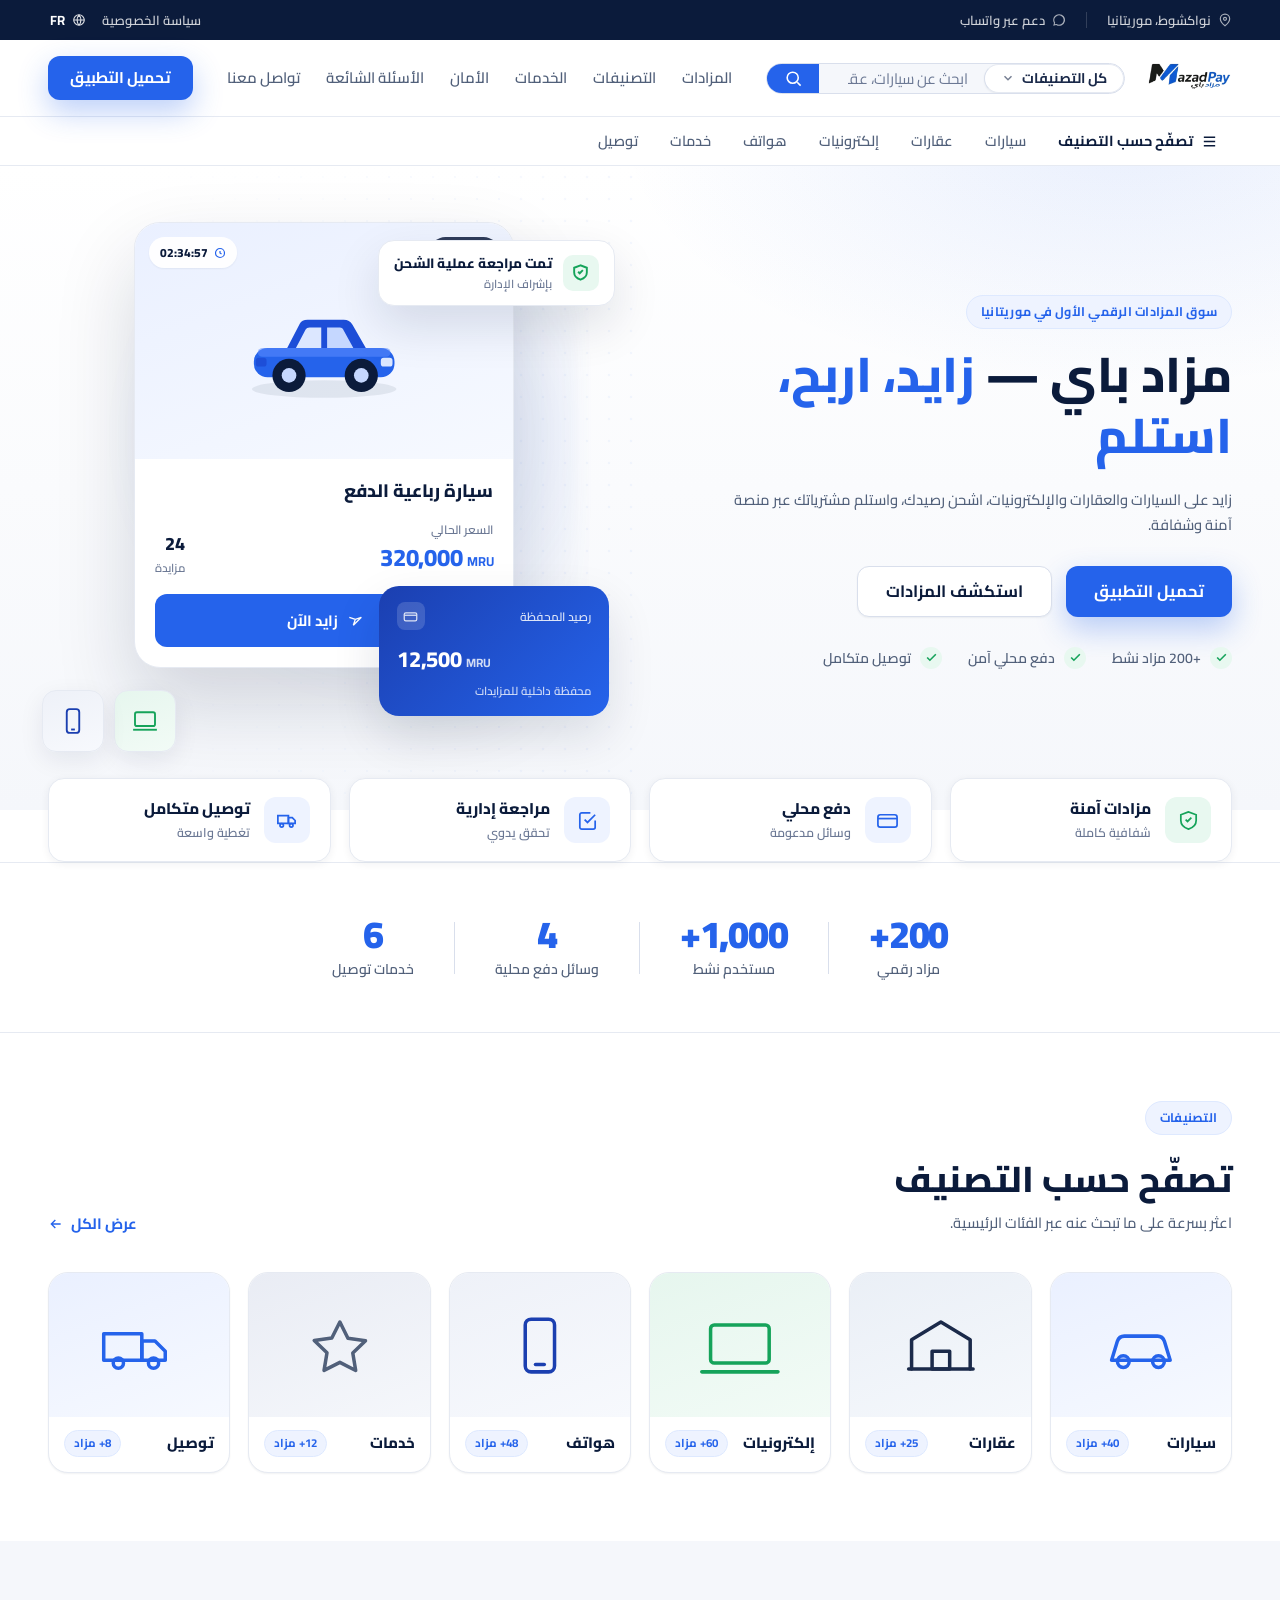
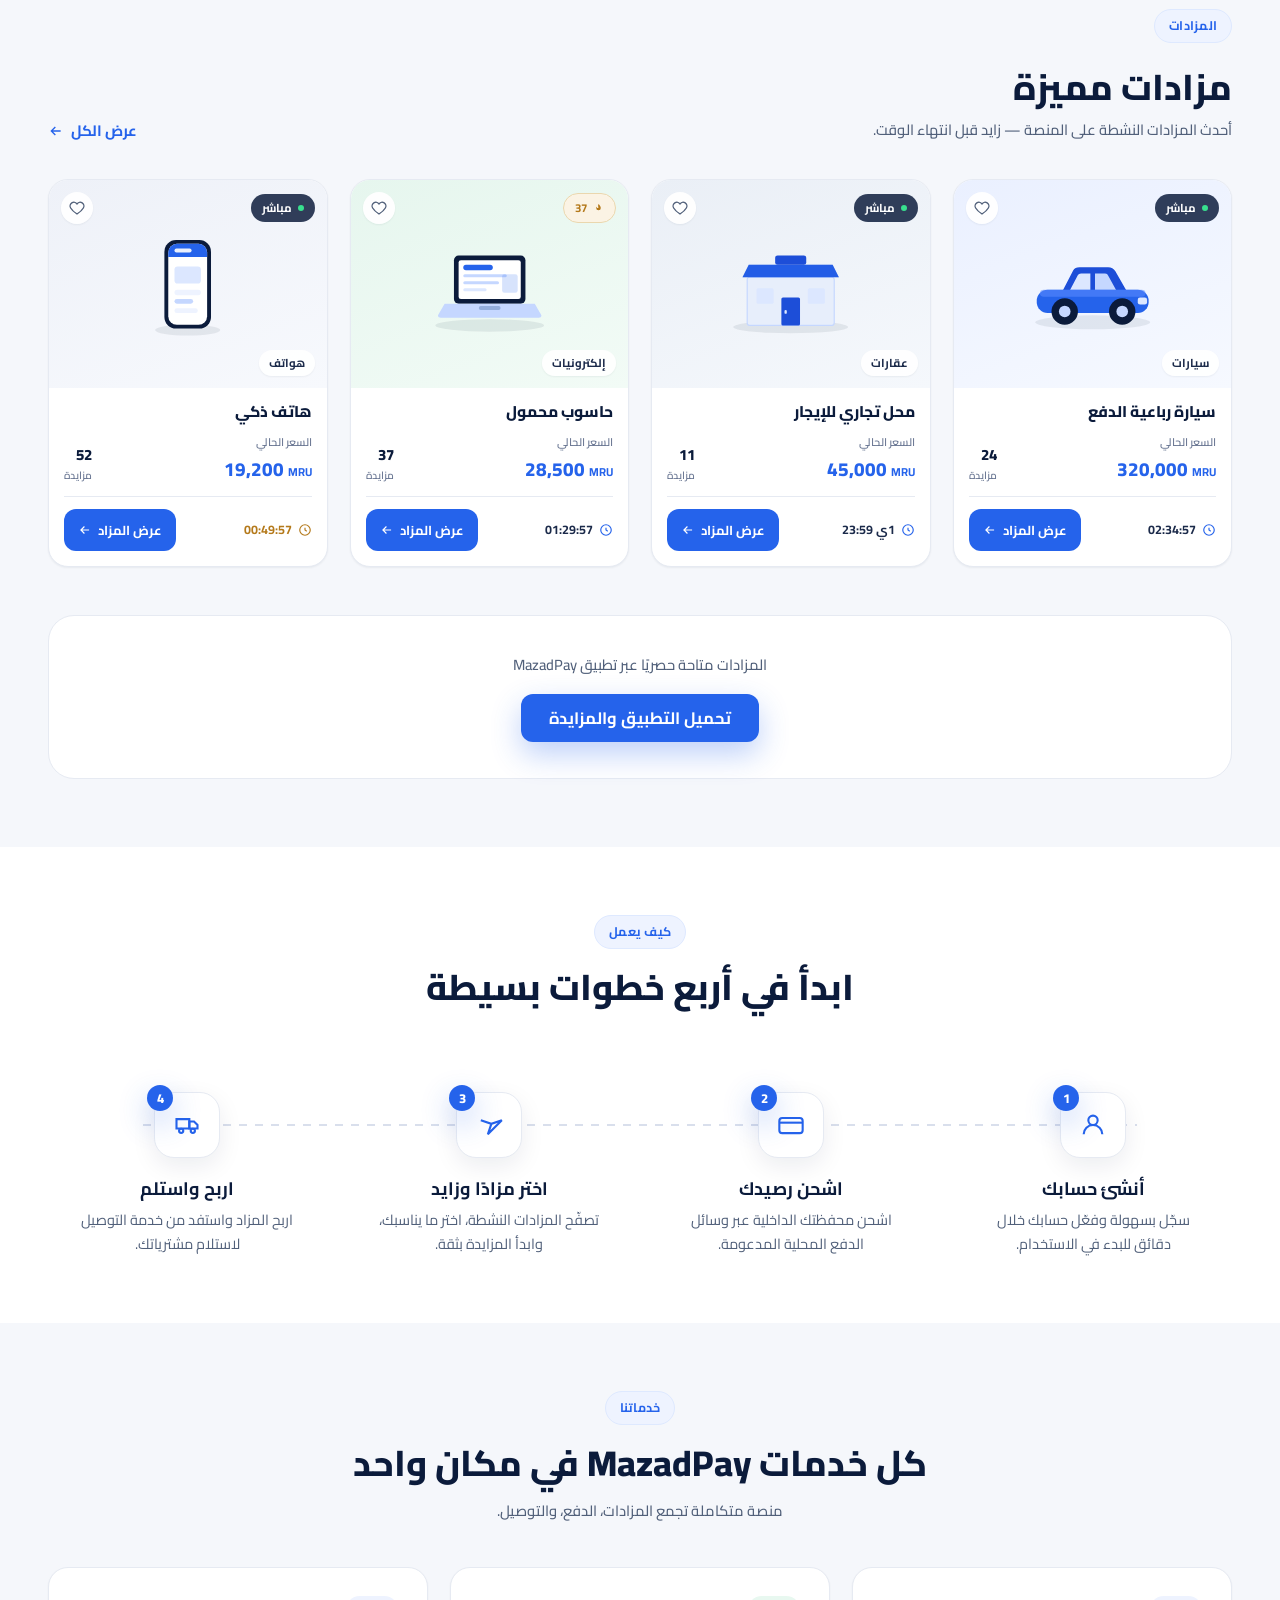
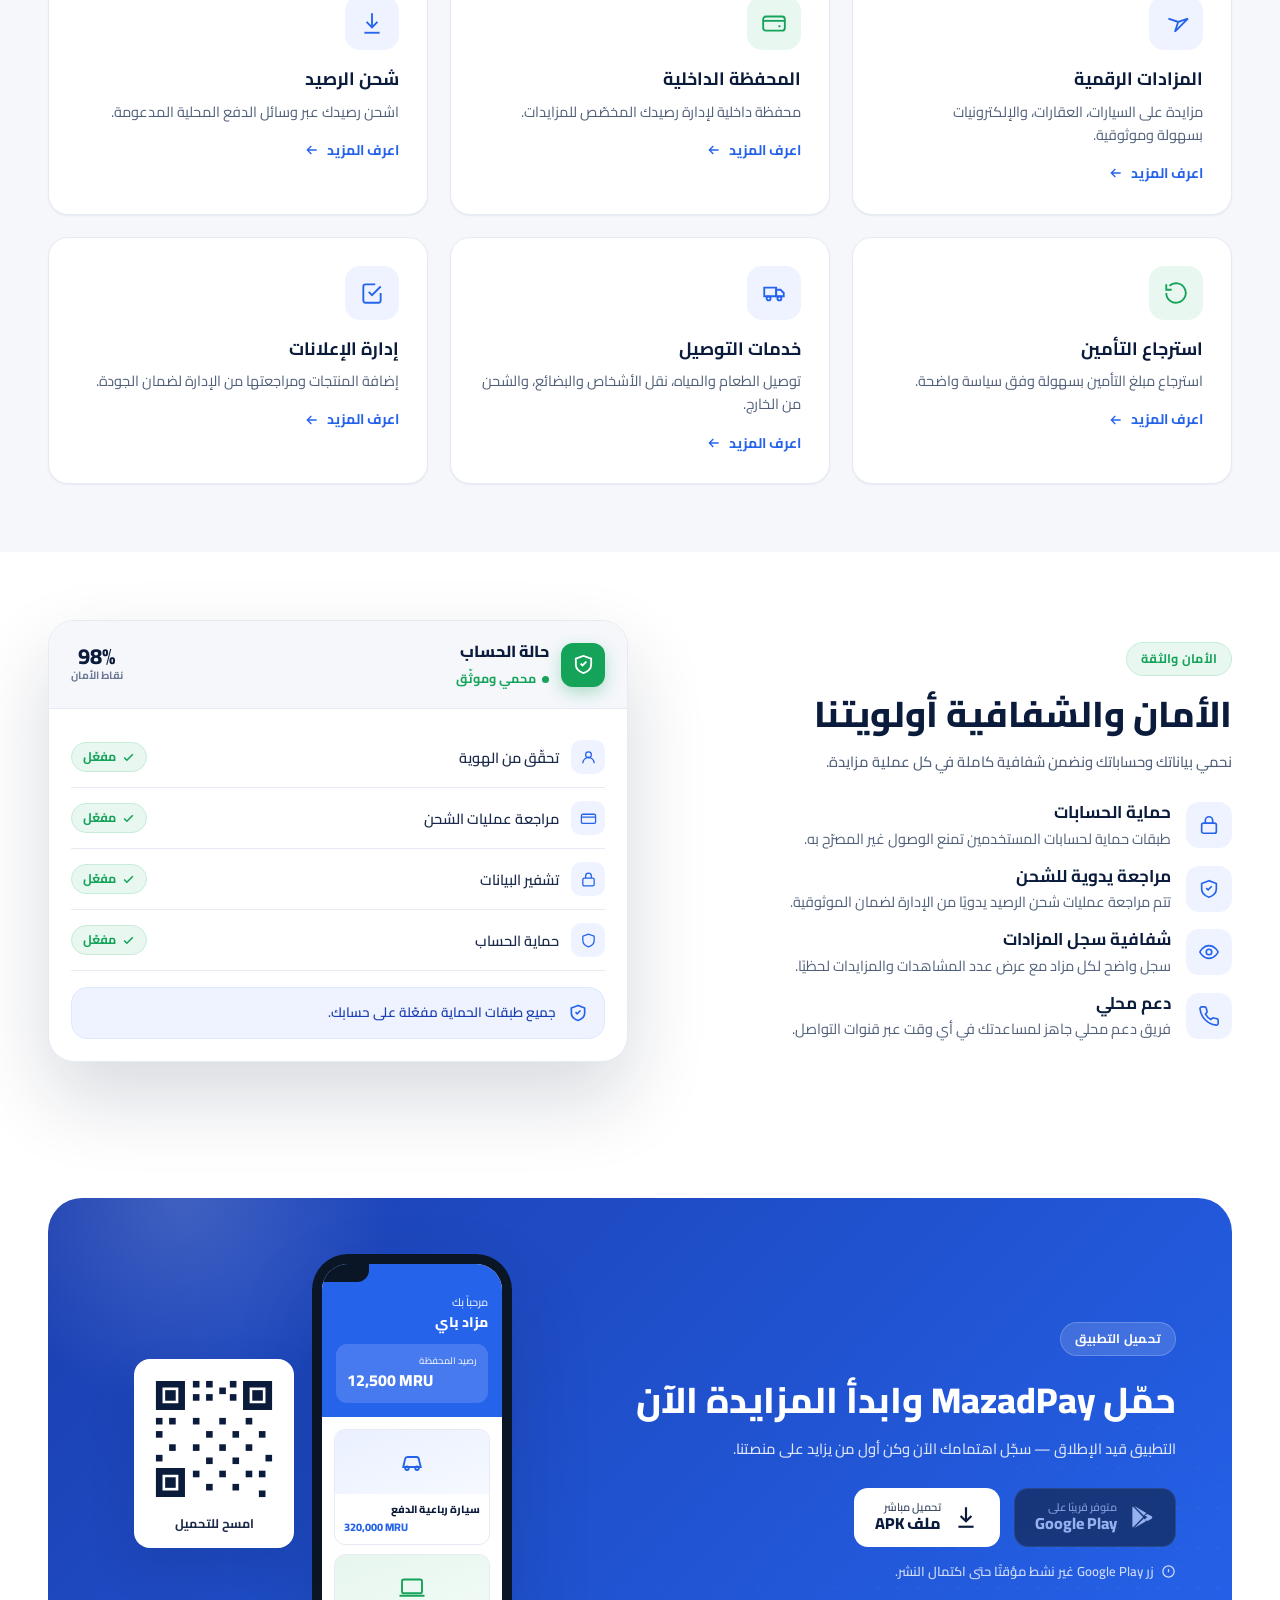
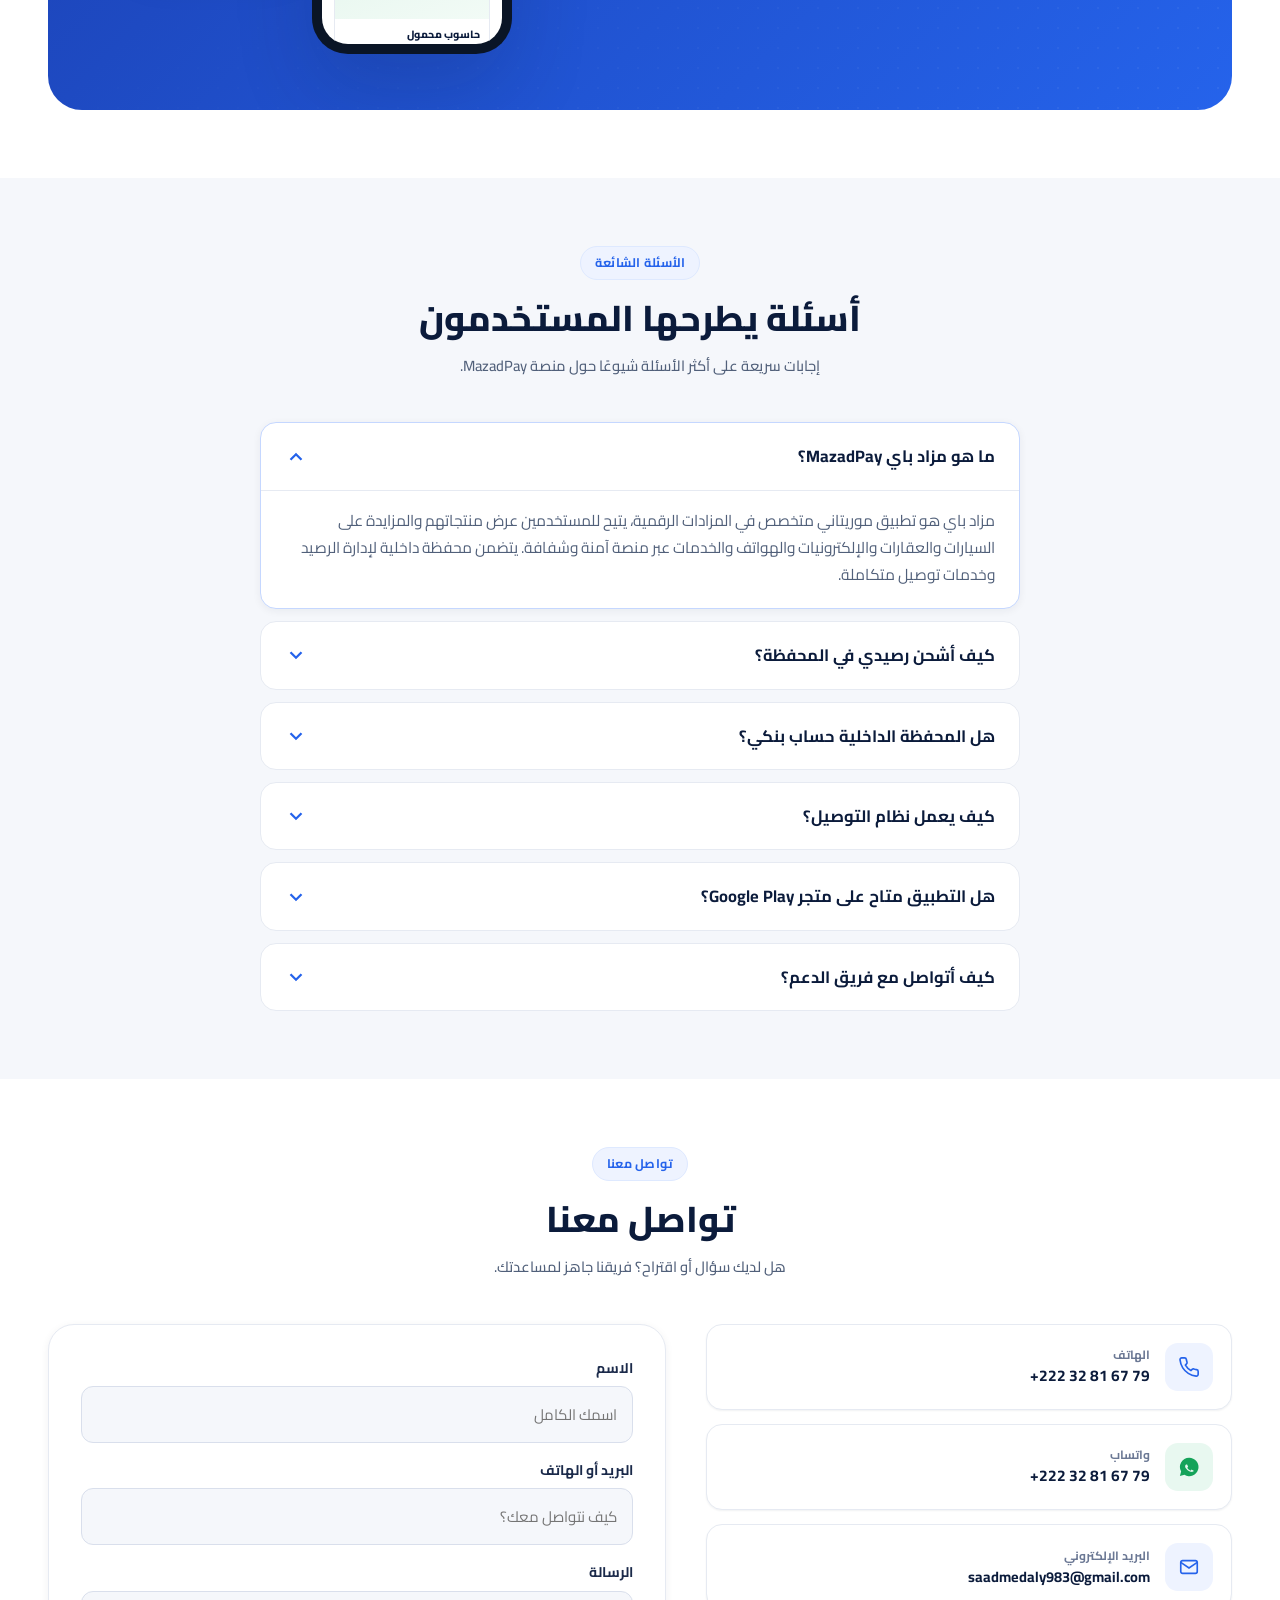
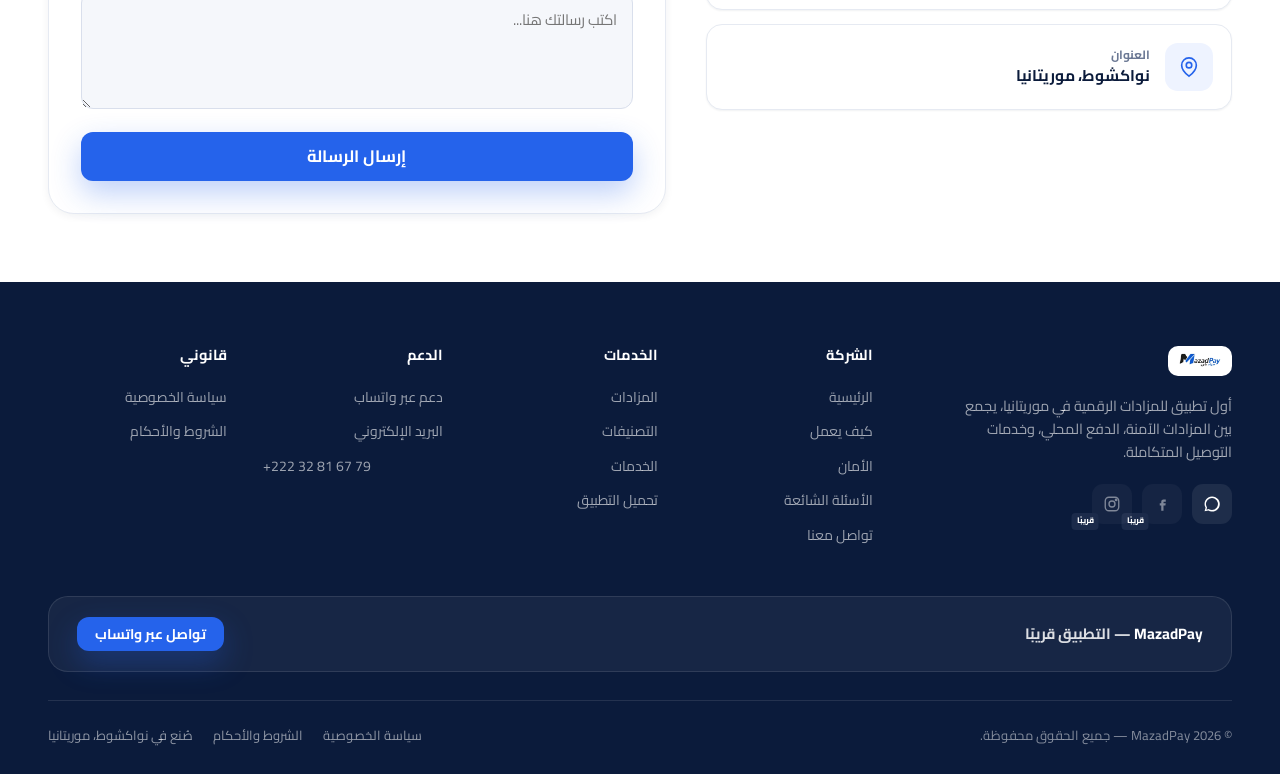
==== commit 6db9b59b: "improve: polish MazadPay website marketplace UI" ====
--- a/index.html
+++ b/index.html
@@ -94,22 +94,32 @@
   </div>
 </div>
 
+<!-- mobile search bar (visible only on small screens) -->
+<div class="mobile-search-bar">
+  <div class="container">
+    <form class="mobile-search-form" role="search">
+      <svg viewBox="0 0 24 24" fill="none" stroke="currentColor" stroke-width="2"><circle cx="11" cy="11" r="7"/><path d="m21 21-4.3-4.3"/></svg>
+      <input type="search" data-i18n-ph="search_ph" placeholder="ابحث عن سيارات، عقارات، إلكترونيات..." aria-label="بحث" />
+    </form>
+  </div>
+</div>
+
 <main>
 <!-- ============ HERO ============ -->
 <section class="hero" id="home">
   <div class="container hero__grid">
     <div class="hero__copy">
-      <span class="eyebrow reveal" data-i18n="hero_badge">أول منصة مزادات رقمية في موريتانيا</span>
-      <h1 class="hero__title display reveal d1"><span data-i18n="hero_t1">مزاد باي —</span> <span class="accent" data-i18n="hero_t2">أول منصة مزادات رقمية في موريتانيا</span></h1>
-      <p class="lead hero__sub reveal d2" data-i18n="hero_sub2">اعرض منتجاتك، شارك في المزادات، اشحن رصيدك، واستفد من خدمات التوصيل عبر منصة آمنة وشفافة.</p>
+      <span class="eyebrow hero__eyebrow reveal" data-i18n="hero_badge"><span class="eyebrow__dot"></span>سوق المزادات الرقمي الأول في موريتانيا</span>
+      <h1 class="hero__title display reveal d1"><span data-i18n="hero_t1">مزاد باي</span> — <span class="accent" data-i18n="hero_t2">زايد، اربح، استلم</span></h1>
+      <p class="lead hero__sub reveal d2" data-i18n="hero_sub2">مزادات نشطة على السيارات والعقارات والإلكترونيات — مع دفع محلي موثوق وتوصيل متكامل.</p>
       <div class="hero__cta reveal d3">
-        <a href="#download" class="btn btn--primary btn--lg" data-i18n="hero_cta1">تحميل التطبيق</a>
-        <a href="#auctions" class="btn btn--ghost btn--lg" data-i18n="hero_cta2b">تصفّح المزادات</a>
+        <a href="#download" class="btn btn--primary btn--lg" data-open-modal="apk-modal" data-i18n="hero_cta1">تحميل التطبيق</a>
+        <a href="#auctions" class="btn btn--ghost btn--lg" data-i18n="hero_cta2b">استكشف المزادات</a>
       </div>
       <div class="hero__trust reveal d4">
-        <span class="i"><span class="dot"><svg viewBox="0 0 24 24" fill="none" stroke="currentColor" stroke-width="3"><path d="M20 6 9 17l-5-5"/></svg></span><span data-i18n="hero_m1">مزادات آمنة وشفافة</span></span>
-        <span class="i"><span class="dot"><svg viewBox="0 0 24 24" fill="none" stroke="currentColor" stroke-width="3"><path d="M20 6 9 17l-5-5"/></svg></span><span data-i18n="hero_m2">دفع محلي موثوق</span></span>
-        <span class="i"><span class="dot"><svg viewBox="0 0 24 24" fill="none" stroke="currentColor" stroke-width="3"><path d="M20 6 9 17l-5-5"/></svg></span><span data-i18n="hero_m3">مراجعة يدوية من الإدارة</span></span>
+        <span class="i"><span class="dot"><svg viewBox="0 0 24 24" fill="none" stroke="currentColor" stroke-width="3"><path d="M20 6 9 17l-5-5"/></svg></span><span data-i18n="hero_m1">+200 مزاد نشط</span></span>
+        <span class="i"><span class="dot"><svg viewBox="0 0 24 24" fill="none" stroke="currentColor" stroke-width="3"><path d="M20 6 9 17l-5-5"/></svg></span><span data-i18n="hero_m2">دفع محلي آمن</span></span>
+        <span class="i"><span class="dot"><svg viewBox="0 0 24 24" fill="none" stroke="currentColor" stroke-width="3"><path d="M20 6 9 17l-5-5"/></svg></span><span data-i18n="hero_m3">توصيل متكامل</span></span>
       </div>
     </div>
 
@@ -390,8 +400,8 @@
     <div class="dl__card reveal">
       <div>
         <span class="eyebrow eyebrow--light" data-i18n="dl_eyebrow">تحميل التطبيق</span>
-        <h2 data-i18n="dl_title2" style="margin-top:6px">حمّل MazadPay وابدأ المزايدة الآن</h2>
-        <p class="lead" data-i18n="dl_sub" style="margin-top:14px">حمّل التطبيق وانضم إلى منصة المزادات الرقمية الأولى في موريتانيا.</p>
+        <h2 data-i18n="dl_title2" style="margin-top:6px">حمّل MazadPay وابدأ المزايدة</h2>
+        <p class="lead" data-i18n="dl_sub" style="margin-top:14px">التطبيق قيد الإطلاق — سجّل اهتمامك الآن وكن أول من يزايد على منصتنا.</p>
         <div class="store-row">
           <button class="store-btn disabled" aria-disabled="true" disabled type="button">
             <svg viewBox="0 0 24 24" fill="#fff"><path d="M3.6 2.3 13 12l-9.4 9.7c-.3-.3-.5-.7-.5-1.2V3.5c0-.5.2-.9.5-1.2Zm10.8 8.4 2.6-1.5 3.9 2.2c.8.5.8 1.6 0 2.1l-3.9 2.2-2.6-1.5L17 12l-2.6-1.3ZM4.8 1.9 16 8.3l-2.4 2.4L4.8 1.9Zm0 20.2 8.8-8.8L16 15.7 4.8 22.1Z"/></svg>
@@ -528,6 +538,10 @@
         <a href="terms.html" data-i18n="ft_terms">الشروط والأحكام</a>
       </div>
     </div>
+    <div class="footer__cta">
+      <div class="footer__cta-text"><strong>MazadPay</strong> — التطبيق قريبًا</div>
+      <a href="https://wa.me/22232816779" target="_blank" rel="noopener" class="btn btn--primary btn--sm">تواصل عبر واتساب</a>
+    </div>
     <div class="footer__bottom">
       <p>© <span id="year">2026</span> MazadPay — <span data-i18n="ft_rights">جميع الحقوق محفوظة.</span></p>
       <div class="links">
@@ -560,23 +574,7 @@
   </div>
 </dialog>
 
-<script>document.getElementById("year").textContent = new Date().getFullYear();</script>
 <script src="js/i18n.js"></script>
-<script>
-/* extra keys added inline */
-Object.assign(window.I18N.ar, {
-  hero_sub2: "اعرض منتجاتك، شارك في المزادات، اشحن رصيدك، واستفد من خدمات التوصيل عبر منصة آمنة وشفافة.",
-  dl_title2: "حمّل MazadPay وابدأ المزايدة الآن",
-  se5_t: "دعم محلي", se5_p: "فريق دعم محلي جاهز لمساعدتك في أي وقت عبر قنوات التواصل.",
-  au2_t: "محل تجاري للإيجار"
-});
-Object.assign(window.I18N.fr, {
-  hero_sub2: "Présentez vos produits, participez aux enchères, rechargez votre solde et profitez des services de livraison via une plateforme sûre et transparente.",
-  dl_title2: "Téléchargez MazadPay et enchérissez maintenant",
-  se5_t: "Support local", se5_p: "Une équipe de support locale prête à vous aider à tout moment.",
-  au2_t: "Local commercial à louer"
-});
-</script>
 <script src="js/main.js"></script>
 </body>
 </html>
--- a/css/styles.css
+++ b/css/styles.css
@@ -17,7 +17,7 @@
   --ink:    #0B1B3B;
   --ink-2:  #1B2A4A;
   --slate:  #51607A;
-  --muted:  #8893A8;
+  --muted:  #6B7894;
 
   /* Surfaces / lines */
   --bg:      #FFFFFF;
@@ -76,37 +76,38 @@
 
 /* ---------- Layout ---------- */
 .container { width: 100%; max-width: var(--container); margin-inline: auto; padding-inline: 28px; }
-.section { padding-block: 96px; position: relative; }
-.section--tight { padding-block: 72px; }
+.section { padding-block: 68px; position: relative; }
+.section--tight { padding-block: 52px; }
 .section--soft { background: var(--bg-soft); }
 .section--ink { background: var(--ink); color: #fff; }
 
 /* ---------- Type ---------- */
-h1,h2,h3,h4 { color: var(--ink); line-height: 1.16; font-weight: 800; letter-spacing: -0.02em; }
-h1 { font-size: clamp(34px, 4.6vw, 58px); }
-h2 { font-size: clamp(28px, 3.4vw, 42px); }
-h3 { font-size: clamp(19px, 1.6vw, 23px); font-weight: 700; }
+h1,h2,h3,h4 { color: var(--ink); line-height: 1.25; font-weight: 800; letter-spacing: 0; }
+h1 { font-size: clamp(26px, 3.8vw, 50px); }
+h2 { font-size: clamp(22px, 2.8vw, 36px); }
+h3 { font-size: clamp(16px, 1.4vw, 20px); font-weight: 700; }
 p { text-wrap: pretty; }
-.lead { color: var(--slate); font-size: clamp(16px, 1.3vw, 18.5px); line-height: 1.7; font-weight: 500; }
-.display { letter-spacing: -0.03em; }
+.lead { color: var(--slate); font-size: clamp(14.5px, 1.15vw, 17px); line-height: 1.75; font-weight: 500; }
+.display { letter-spacing: 0; }
 
 .eyebrow {
   display: inline-flex; align-items: center; gap: 8px;
-  font-size: 13px; font-weight: 700; letter-spacing: .01em;
+  font-size: 12.5px; font-weight: 700; letter-spacing: .02em;
   color: var(--blue); background: var(--blue-50);
-  padding: 7px 15px; border-radius: var(--pill); border: 1px solid var(--blue-100);
-  margin-bottom: 18px;
-}
+  padding: 6px 14px; border-radius: var(--pill); border: 1px solid var(--blue-100);
+  margin-bottom: 16px;
+}
+.eyebrow__dot { width: 6px; height: 6px; border-radius: 50%; background: var(--blue); opacity: .7; flex: 0 0 auto; }
 .eyebrow--green { color: var(--green); background: var(--green-50); border-color: var(--green-100); }
 .eyebrow--light { color: #fff; background: rgba(255,255,255,.14); border-color: rgba(255,255,255,.2); }
 
-.sec-head { max-width: 700px; margin-bottom: 52px; }
+.sec-head { max-width: 700px; margin-bottom: 44px; }
 .sec-head.center { margin-inline: auto; text-align: center; }
-.sec-head h2 { margin-bottom: 14px; }
-.sec-head-row { display: flex; align-items: flex-end; justify-content: space-between; gap: 24px; margin-bottom: 40px; }
+.sec-head h2 { margin-bottom: 12px; }
+.sec-head-row { display: flex; align-items: flex-end; justify-content: space-between; gap: 24px; margin-bottom: 36px; }
 .sec-head-row .l { max-width: 640px; }
-.sec-head-row h2 { margin: 8px 0 0; }
-.sec-head-row .lead { margin-top: 10px; }
+.sec-head-row h2 { margin: 6px 0 0; }
+.sec-head-row .lead { margin-top: 8px; }
 
 /* ---------- Buttons ---------- */
 .btn {
@@ -125,6 +126,7 @@
 .btn--white { background: #fff; color: var(--blue); }
 .btn--white:hover { transform: translateY(-2px); box-shadow: var(--sh-md); }
 .btn--lg { padding: 16px 28px; font-size: 16.5px; }
+.btn--sm { padding: 10px 18px; font-size: 14px; }
 .btn--block { width: 100%; }
 .btn--ink { background: var(--ink); color: #fff; }
 .btn--ink:hover { background: #14264a; transform: translateY(-2px); }
@@ -213,7 +215,10 @@
 .footer__col h4 { color: #fff; font-size: 14.5px; font-weight: 700; margin-bottom: 16px; letter-spacing: 0; }
 .footer__col a { display: block; color: rgba(255,255,255,.6); font-size: 14px; padding: 6px 0; transition: color .15s; }
 .footer__col a:hover { color: #fff; }
-.footer__bottom { display: flex; align-items: center; justify-content: space-between; gap: 16px; flex-wrap: wrap; margin-top: 46px; padding-top: 24px; border-top: 1px solid rgba(255,255,255,.1); }
+.footer__cta { display: flex; align-items: center; justify-content: space-between; gap: 16px; flex-wrap: wrap; margin-top: 44px; padding: 20px 28px; background: rgba(255,255,255,.05); border: 1px solid rgba(255,255,255,.1); border-radius: var(--r-lg); }
+.footer__cta-text { font-size: 15px; font-weight: 700; color: rgba(255,255,255,.85); }
+.footer__cta-text strong { color: #fff; }
+.footer__bottom { display: flex; align-items: center; justify-content: space-between; gap: 16px; flex-wrap: wrap; margin-top: 28px; padding-top: 24px; border-top: 1px solid rgba(255,255,255,.1); }
 .footer__bottom p { color: rgba(255,255,255,.5); font-size: 13px; }
 .footer__bottom .links { display: flex; gap: 20px; flex-wrap: wrap; }
 .footer__bottom .links a, .footer__bottom .links span { color: rgba(255,255,255,.55); font-size: 13px; }
@@ -300,16 +305,28 @@
 }
 @media (max-width: 760px) {
   .header__search { display: none; }
+  .header__search--mobile { display: flex; }
   .footer__grid { grid-template-columns: 1fr 1fr; gap: 28px; }
-  .section { padding-block: 68px; }
-  .section--tight { padding-block: 56px; }
-}
+  .footer__cta { flex-direction: column; align-items: flex-start; gap: 12px; padding: 16px 18px; }
+  .section { padding-block: 48px; }
+  .section--tight { padding-block: 36px; }
+}
+/* mobile search bar */
+.mobile-search-bar { display: none; background: var(--bg-soft); border-bottom: 1px solid var(--line); padding: 10px 0; }
+.mobile-search-form { display: flex; align-items: center; gap: 10px; background: #fff; border: 1.5px solid var(--line-2); border-radius: var(--pill); padding: 0 14px; height: 44px; transition: border-color .18s; }
+.mobile-search-form:focus-within { border-color: var(--blue); }
+.mobile-search-form svg { width: 17px; height: 17px; color: var(--muted); flex: 0 0 auto; }
+.mobile-search-form input { flex: 1; border: none; background: none; font-size: 14.5px; color: var(--ink); padding: 0; }
+.mobile-search-form input:focus { outline: none; }
+.mobile-search-form input::placeholder { color: var(--muted); }
+@media (max-width: 760px) { .mobile-search-bar { display: block; } }
+
 @media (max-width: 520px) {
-  .container { padding-inline: 18px; }
+  .container { padding-inline: 16px; }
   .footer__grid { grid-template-columns: 1fr 1fr; }
   .footer__bottom { flex-direction: column; align-items: flex-start; }
   .faq-q { font-size: 15px; padding: 16px 18px; }
   .faq-a { padding: 0 18px 16px; padding-top: 14px; font-size: 14.5px; }
-  .auctions-cta { padding: 24px 18px; }
-  .apk-modal__inner { padding: 32px 22px; }
-}
+  .auctions-cta { padding: 22px 16px; }
+  .apk-modal__inner { padding: 30px 20px; }
+}
--- a/css/home.css
+++ b/css/home.css
@@ -3,7 +3,7 @@
    =========================================================== */
 
 /* ============ HERO ============ */
-.hero { position: relative; padding-block: 72px 84px; overflow: hidden; }
+.hero { position: relative; padding-block: 56px 68px; overflow: hidden; }
 .hero::before {
   content: ""; position: absolute; inset: 0; z-index: -2;
   background:
@@ -91,7 +91,7 @@
 .hthumb svg { width: 30px; height: 30px; }
 
 /* ============ TRUST BAND ============ */
-.tband { margin-top: -40px; position: relative; z-index: 6; }
+.tband { margin-top: -32px; position: relative; z-index: 6; }
 .tband__inner { display: grid; grid-template-columns: repeat(4, 1fr); gap: 18px; }
 .tcard { display: flex; align-items: center; gap: 14px; background: #fff; border: 1px solid var(--line); border-radius: var(--r); padding: 18px 20px; box-shadow: var(--sh-sm); }
 .tcard .ic { width: 46px; height: 46px; border-radius: 12px; background: var(--blue-50); color: var(--blue); display: grid; place-items: center; flex: 0 0 auto; }
@@ -110,9 +110,9 @@
 .cat:hover { transform: translateY(-5px); box-shadow: var(--sh-md); border-color: var(--blue-100); }
 .cat__thumb { aspect-ratio: 5/4; display: grid; place-items: center; position: relative; }
 .cat__thumb .art { width: 52%; height: 52%; }
-.cat__body { padding: 14px 16px 16px; }
-.cat__nm { font-weight: 800; font-size: 15.5px; }
-.cat__ct { font-size: 12.5px; color: var(--muted); font-weight: 600; margin-top: 2px; }
+.cat__body { padding: 13px 15px 15px; display: flex; align-items: center; justify-content: space-between; }
+.cat__nm { font-weight: 800; font-size: 15px; }
+.cat__ct { font-size: 11.5px; font-weight: 700; color: var(--blue); background: var(--blue-50); border: 1px solid var(--blue-100); padding: 3px 9px; border-radius: var(--pill); white-space: nowrap; }
 .cat__go { position: absolute; inset-block-start: 12px; inset-inline-end: 12px; width: 30px; height: 30px; border-radius: 9px; background: rgba(255,255,255,.92); color: var(--blue); display: grid; place-items: center; box-shadow: var(--sh-xs); opacity: 0; transform: translateY(-4px); transition: opacity .2s, transform .2s; }
 .cat:hover .cat__go { opacity: 1; transform: none; }
 .cat__go svg { width: 15px; height: 15px; }
@@ -138,23 +138,23 @@
 .pcard__fav:hover { color: var(--blue); }
 .pcard__fav svg { width: 16px; height: 16px; }
 .pcard__cat { position: absolute; inset-block-end: 12px; inset-inline-start: 12px; background: rgba(255,255,255,.94); color: var(--ink-2); font-size: 11.5px; font-weight: 700; padding: 4px 10px; border-radius: var(--pill); box-shadow: var(--sh-xs); }
-.pcard__body { padding: 15px 16px 16px; display: flex; flex-direction: column; flex: 1; }
-.pcard__title { font-weight: 800; font-size: 16px; margin-bottom: 12px; line-height: 1.35; }
-.pcard__meta { display: flex; align-items: flex-end; justify-content: space-between; padding-bottom: 13px; margin-bottom: 13px; border-bottom: 1px solid var(--line); }
-.pcard__pl { font-size: 11.5px; color: var(--muted); font-weight: 600; }
-.pcard__pv { font-size: 20px; font-weight: 800; color: var(--blue); letter-spacing: -.01em; white-space: nowrap; }
-.pcard__pv small { font-size: 12px; font-weight: 700; }
+.pcard__body { padding: 14px 15px 15px; display: flex; flex-direction: column; flex: 1; }
+.pcard__title { font-weight: 800; font-size: 15.5px; margin-bottom: 11px; line-height: 1.35; color: var(--ink); }
+.pcard__meta { display: flex; align-items: flex-end; justify-content: space-between; padding-bottom: 12px; margin-bottom: 12px; border-bottom: 1px solid var(--line); }
+.pcard__pl { font-size: 11px; color: var(--muted); font-weight: 600; margin-bottom: 2px; }
+.pcard__pv { font-size: 19px; font-weight: 800; color: var(--blue); letter-spacing: 0; white-space: nowrap; }
+.pcard__pv small { font-size: 11.5px; font-weight: 700; }
 .pcard__bids { text-align: end; }
-.pcard__bids .n { font-size: 15px; font-weight: 800; }
-.pcard__bids .l { font-size: 11px; color: var(--muted); font-weight: 600; }
-.pcard__foot { display: flex; align-items: center; justify-content: space-between; margin-top: auto; }
-.pcard__time { display: inline-flex; align-items: center; gap: 7px; font-size: 13px; font-weight: 700; color: var(--ink-2); font-variant-numeric: tabular-nums; }
-.pcard__time svg { width: 15px; height: 15px; color: var(--blue); }
+.pcard__bids .n { font-size: 15px; font-weight: 800; color: var(--ink); }
+.pcard__bids .l { font-size: 10.5px; color: var(--muted); font-weight: 600; }
+.pcard__foot { display: flex; align-items: center; justify-content: space-between; margin-top: auto; gap: 8px; }
+.pcard__time { display: inline-flex; align-items: center; gap: 6px; font-size: 12.5px; font-weight: 700; color: var(--ink-2); font-variant-numeric: tabular-nums; }
+.pcard__time svg { width: 14px; height: 14px; color: var(--blue); }
 .pcard__time.ending { color: var(--warn); }
 .pcard__time.ending svg { color: var(--warn); }
-.pcard__view { display: inline-flex; align-items: center; gap: 7px; background: var(--blue-50); color: var(--blue); font-weight: 700; font-size: 13.5px; padding: 9px 14px; border-radius: var(--r-sm); transition: background .18s, color .18s; border: none; cursor: pointer; font-family: inherit; }
-.pcard__view:hover { background: var(--blue); color: #fff; }
-.pcard__view svg { width: 15px; height: 15px; }
+.pcard__view { display: inline-flex; align-items: center; gap: 6px; background: var(--blue); color: #fff; font-weight: 700; font-size: 13px; padding: 9px 14px; border-radius: var(--r-sm); transition: background .18s, transform .15s; border: none; cursor: pointer; font-family: inherit; flex: 0 0 auto; }
+.pcard__view:hover { background: var(--blue-600); transform: translateY(-1px); }
+.pcard__view svg { width: 14px; height: 14px; }
 
 /* tints (brand-safe, no harsh gradients) */
 .tint-1 { background: linear-gradient(160deg, #EAF0FF 0%, #F6F9FF 100%); color: var(--blue); }
@@ -188,7 +188,7 @@
 .sec-split { display: grid; grid-template-columns: 1fr 1.06fr; gap: 56px; align-items: center; }
 .sec-list { display: flex; flex-direction: column; gap: 16px; margin-top: 28px; }
 .sec-item { display: flex; gap: 15px; align-items: flex-start; }
-.sec-item .ic { flex: 0 0 auto; width: 46px; height: 46px; border-radius: 13px; background: var(--green-50); color: var(--green); display: grid; place-items: center; }
+.sec-item .ic { flex: 0 0 auto; width: 46px; height: 46px; border-radius: 13px; background: var(--blue-50); color: var(--blue); display: grid; place-items: center; }
 .sec-item .ic svg { width: 22px; height: 22px; }
 .sec-item h4 { font-size: 17px; font-weight: 700; margin-bottom: 3px; }
 .sec-item p { color: var(--slate); font-size: 14.5px; }
@@ -211,9 +211,9 @@
 .prow .mi svg { width: 17px; height: 17px; }
 .ok { display: inline-flex; align-items: center; gap: 6px; font-size: 12.5px; font-weight: 700; color: var(--green); background: var(--green-50); border: 1px solid var(--green-100); border-radius: var(--pill); padding: 4px 11px; }
 .ok svg { width: 13px; height: 13px; }
-.panel__foot { display: flex; align-items: center; gap: 12px; margin-top: 16px; padding: 14px 16px; background: var(--green-50); border: 1px solid var(--green-100); border-radius: var(--r); }
-.panel__foot svg { width: 20px; height: 20px; color: var(--green); flex: 0 0 auto; }
-.panel__foot p { font-size: 13.5px; color: #0E7A43; font-weight: 600; }
+.panel__foot { display: flex; align-items: center; gap: 12px; margin-top: 16px; padding: 14px 16px; background: var(--blue-50); border: 1px solid var(--blue-100); border-radius: var(--r); }
+.panel__foot svg { width: 20px; height: 20px; color: var(--blue); flex: 0 0 auto; }
+.panel__foot p { font-size: 13.5px; color: var(--blue-700); font-weight: 600; }
 
 /* ============ DOWNLOAD ============ */
 .dl__card { position: relative; overflow: hidden; background: linear-gradient(135deg, var(--blue-700) 0%, var(--blue) 100%); border-radius: var(--r-2xl); color: #fff; padding: 56px; display: grid; grid-template-columns: 1.15fr .85fr; gap: 40px; align-items: center; }
@@ -226,7 +226,7 @@
 .store-btn { display: inline-flex; align-items: center; gap: 12px; background: #0A1526; color: #fff; border-radius: 14px; padding: 12px 20px; border: 1px solid rgba(255,255,255,.14); transition: transform .16s; }
 .store-btn:hover { transform: translateY(-2px); }
 .store-btn.white { background: #fff; color: var(--ink); }
-.store-btn.disabled { opacity: .6; cursor: not-allowed; pointer-events: none; }
+.store-btn.disabled { opacity: .52; cursor: not-allowed; pointer-events: none; filter: grayscale(30%); }
 .store-btn svg { width: 26px; height: 26px; flex: 0 0 auto; }
 .store-btn .s { display: flex; flex-direction: column; line-height: 1.2; text-align: start; }
 .store-btn .s .a { font-size: 11px; opacity: .82; font-weight: 600; }
@@ -234,7 +234,7 @@
 .store-note { display: inline-flex; align-items: center; gap: 7px; margin-top: 14px; font-size: 13px; color: rgba(255,255,255,.78); font-weight: 600; }
 .store-note svg { width: 15px; height: 15px; }
 .dl__visual { display: flex; align-items: center; justify-content: center; gap: 18px; }
-.dl__phone { width: 184px; height: 372px; border-radius: 34px; background: #0A1526; padding: 9px; box-shadow: var(--sh-xl); flex: 0 0 auto; }
+.dl__phone { width: 200px; height: 400px; border-radius: 36px; background: #0A1526; padding: 10px; box-shadow: var(--sh-xl); flex: 0 0 auto; }
 .dl__screen { width: 100%; height: 100%; border-radius: 26px; overflow: hidden; background: #fff; position: relative; display: flex; flex-direction: column; }
 .dl__notch { position: absolute; inset-block-start: 0; inset-inline-start: 50%; transform: translateX(-50%); width: 86px; height: 18px; background: #0A1526; border-radius: 0 0 12px 12px; z-index: 4; }
 .dl__shead { background: var(--blue); padding: 30px 14px 14px; color: #fff; }
@@ -293,22 +293,31 @@
 }
 @media (max-width: 560px) {
   .cats { grid-template-columns: 1fr 1fr; }
-  .pgrid { grid-template-columns: 1fr 1fr; gap: 14px; }
+  .pgrid { grid-template-columns: 1fr 1fr; gap: 12px; }
   .tband__inner { grid-template-columns: 1fr 1fr; }
   .svcs { grid-template-columns: 1fr; }
   .timeline { grid-template-columns: 1fr; }
-  .hwallet { inset-inline-start: 0; width: 200px; }
-  .htoast { inset-inline-start: 0; }
-  .pcard__title { font-size: 14.5px; }
-  .pcard__pv { font-size: 18px; }
-  .pcard__view span { display: none; }
+  /* hwallet/htoast: إبقاؤهما داخل الـ stage */
+  .hwallet { inset-inline-start: 0; width: 195px; font-size: 13px; }
+  .htoast { inset-inline-start: 0; max-width: calc(100% - 20px); }
+  .hcard { width: min(320px, 100%); }
+  .pcard__title { font-size: 14px; }
+  .pcard__pv { font-size: 17px; }
+  /* إبقاء نص pcard__view مرئياً — تقليص فقط */
+  .pcard__view { font-size: 12px; padding: 8px 10px; }
+  .dl__phone { width: 164px; height: 330px; }
+  .dl__visual { gap: 12px; }
+  .qr__code { width: 110px; height: 110px; }
 }
 @media (max-width: 380px) {
   .pgrid { grid-template-columns: 1fr; }
+  .cats { grid-template-columns: 1fr 1fr; }
 }
 
 /* ============ RTL arrow fixes ============ */
 html[dir="ltr"] .linkarrow svg { transform: none; }
 html[dir="ltr"] .linkarrow:hover svg { transform: translateX(3px); }
-html[dir="rtl"] .pcard__view svg,
-html[dir="rtl"] .hcard__bid svg { transform: scaleX(-1); }
+/* bid/send: لا نعكس الأيقونة لأن المعنى يبقى صحيحاً في RTL */
+html[dir="rtl"] .pcard__view svg { transform: scaleX(-1); }
+/* hcard__bid: أيقونة الإرسال — لا عكس في RTL */
+html[dir="rtl"] .hcard__bid svg { transform: none; }
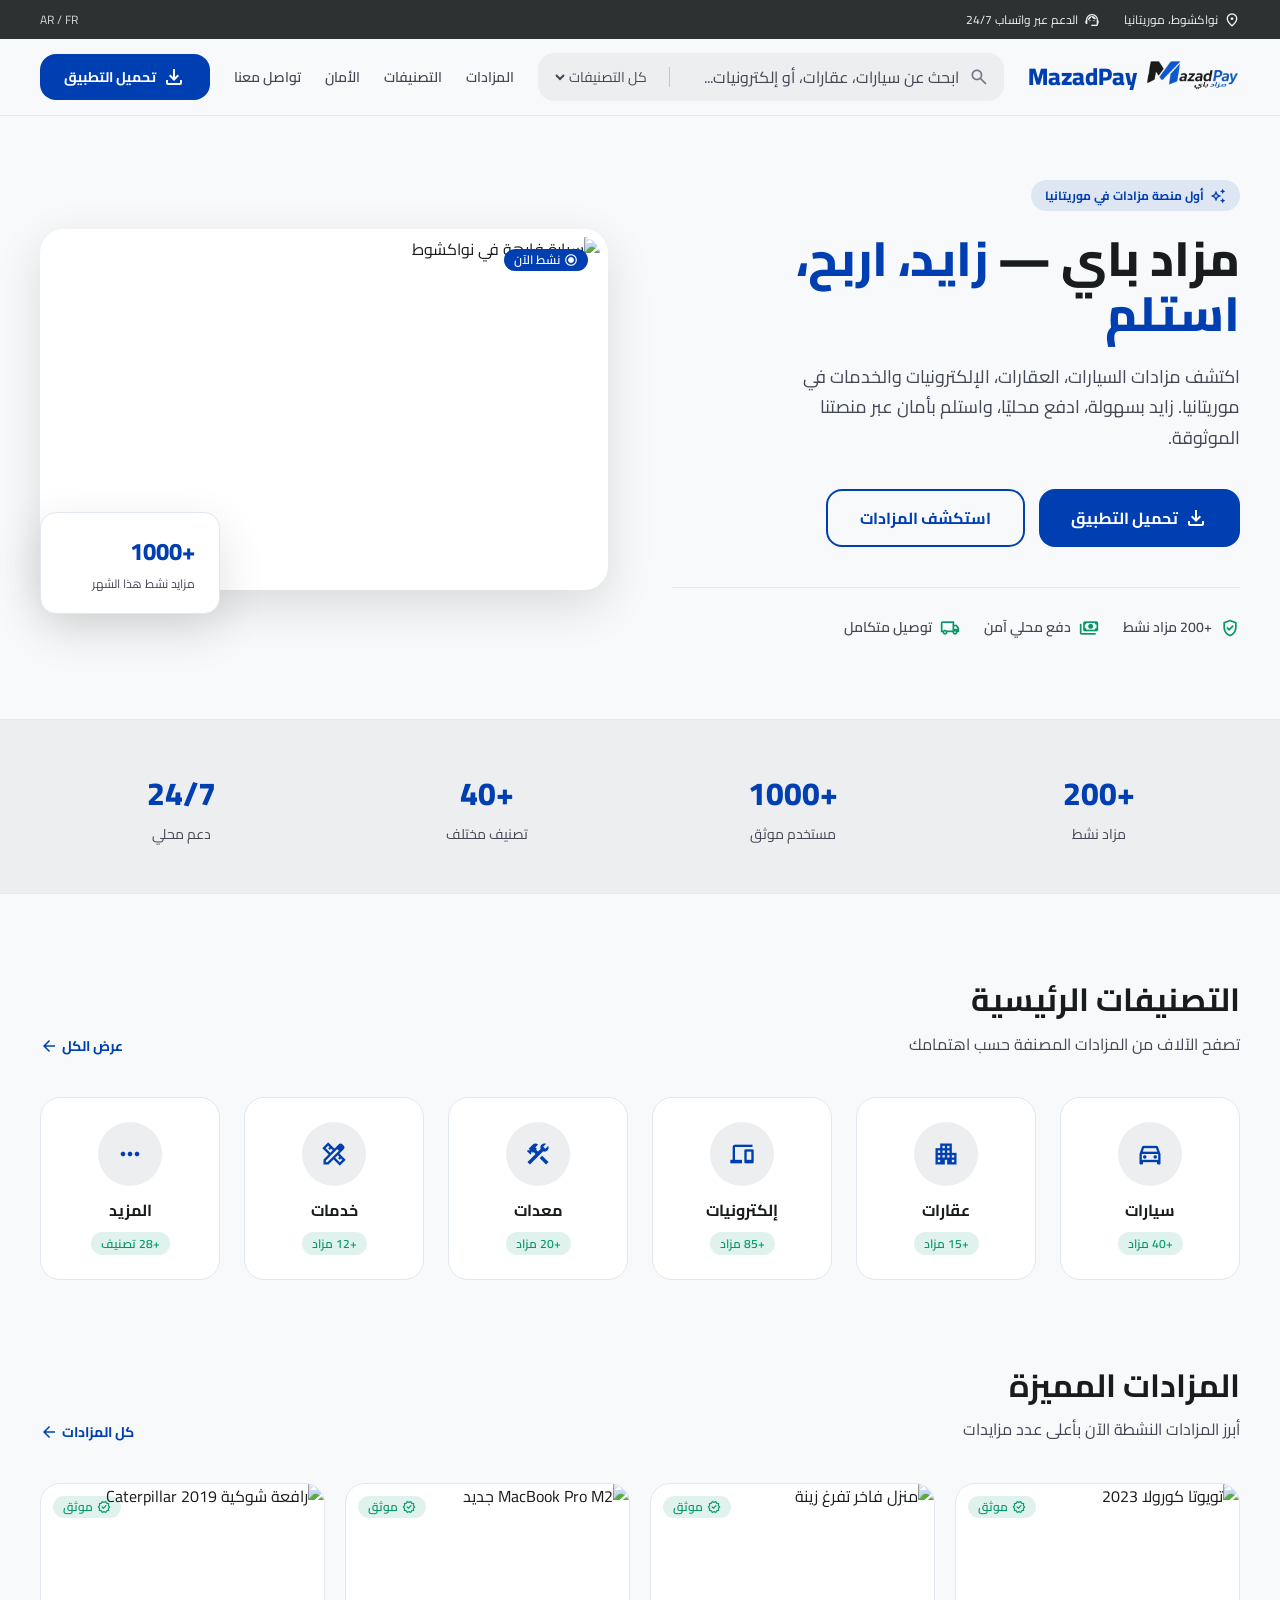
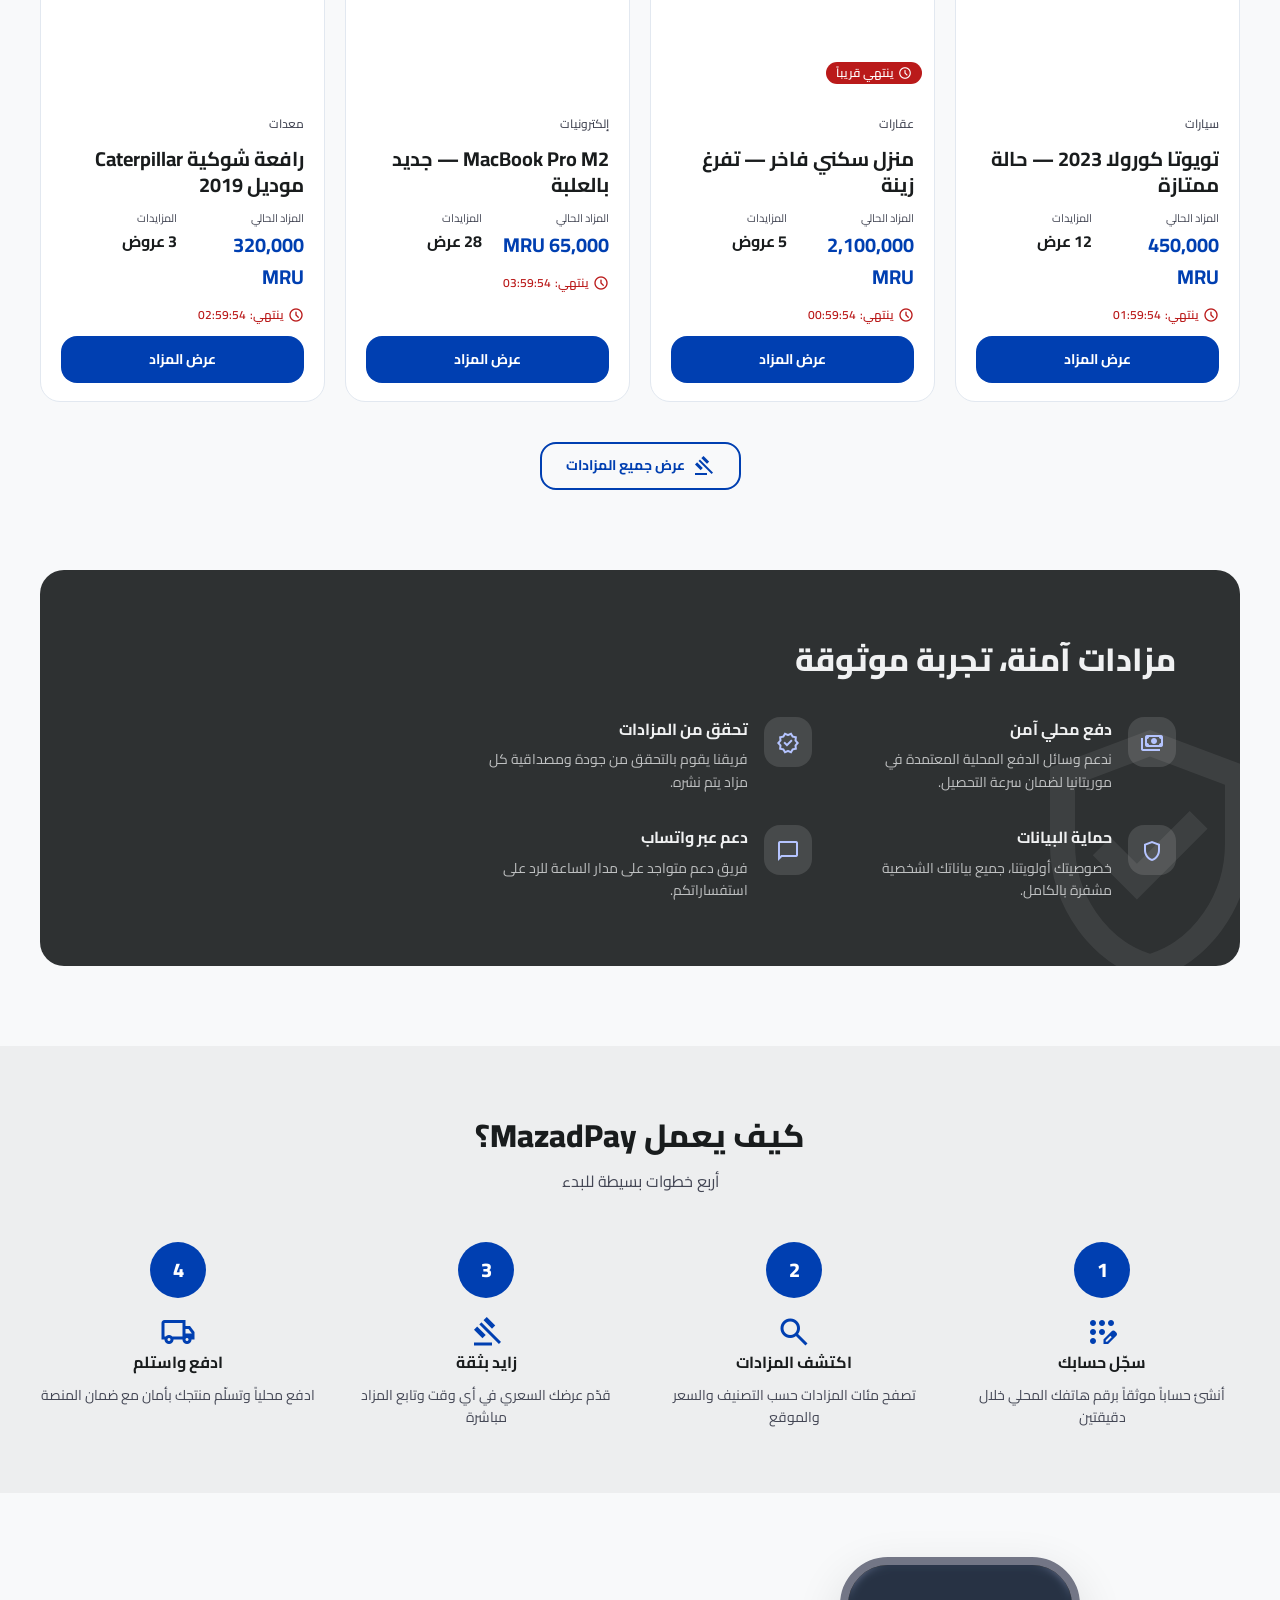
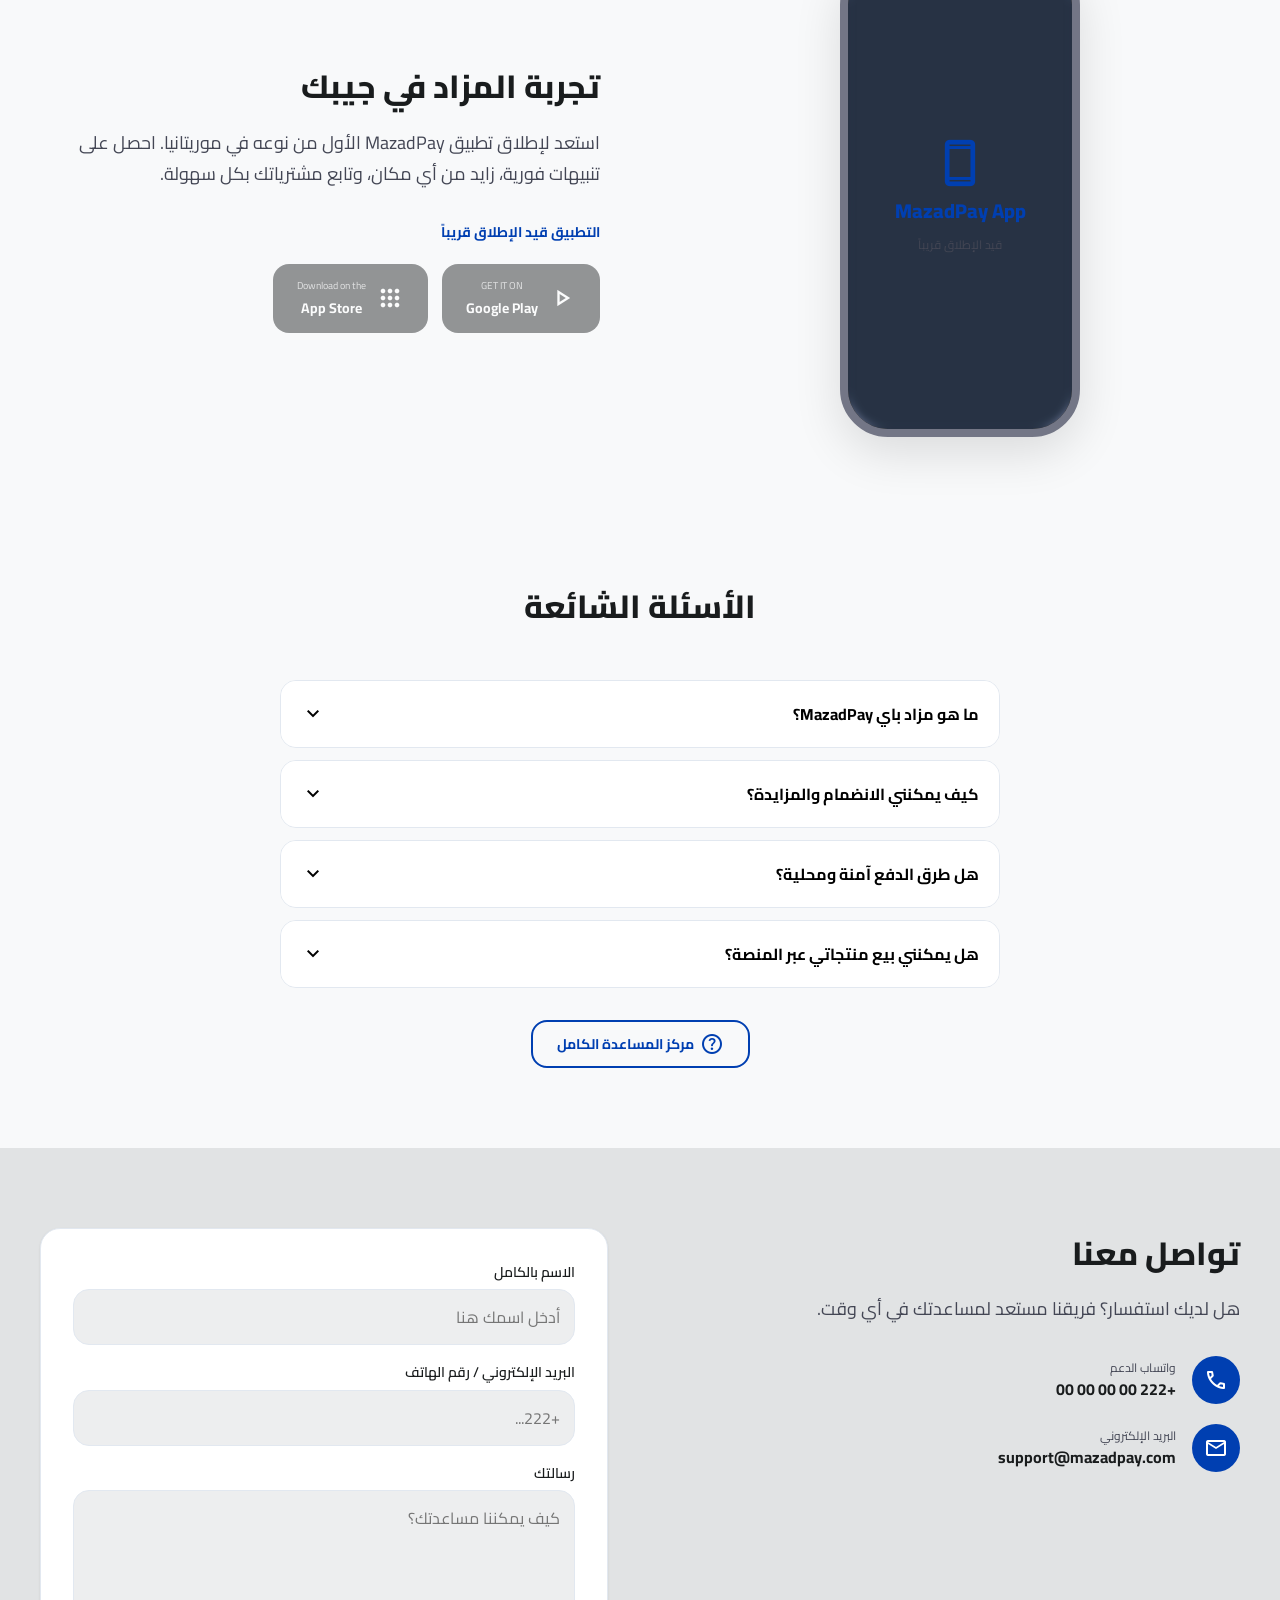
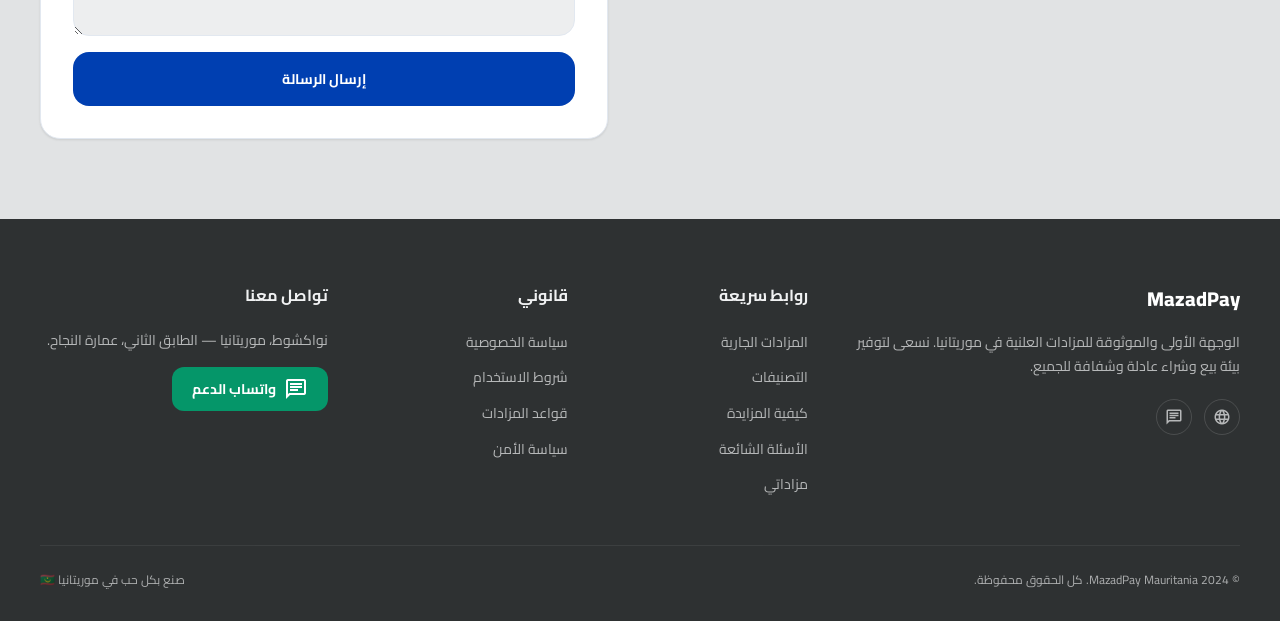
==== commit 29e5a315: "feat: redesign MazadPay marketplace frontend with Stitch design system" ====
--- a/index.html
+++ b/index.html
@@ -1,580 +1,647 @@
 <!DOCTYPE html>
-<html lang="ar" dir="rtl">
+<html dir="rtl" lang="ar">
 <head>
-<meta charset="UTF-8" />
-<meta name="viewport" content="width=device-width, initial-scale=1.0" />
-<title>مزاد باي MazadPay — أول منصة مزادات رقمية في موريتانيا</title>
-<meta name="description" content="مزاد باي MazadPay: منصة المزادات الرقمية الأولى في موريتانيا. زايد على السيارات والعقارات والإلكترونيات، اشحن رصيدك، واستفد من خدمات التوصيل عبر منصة آمنة وشفافة." />
-<meta name="keywords" content="مزادات موريتانيا, MazadPay, مزاد باي, مزادات رقمية, سيارات, عقارات, إلكترونيات, توصيل نواكشوط" />
-<meta name="author" content="MazadPay" />
-<meta name="theme-color" content="#2563EB" />
-<meta name="robots" content="index, follow" />
-<!-- Open Graph -->
-<meta property="og:type" content="website" />
-<meta property="og:url" content="https://mazadpay.com/" />
-<meta property="og:title" content="مزاد باي MazadPay — أول منصة مزادات رقمية في موريتانيا" />
-<meta property="og:description" content="منصة مزادات رقمية حديثة وآمنة وخدمات توصيل متكاملة في موريتانيا." />
-<meta property="og:image" content="https://mazadpay.com/assets/mazadpay-logo.png" />
-<meta property="og:locale" content="ar_MR" />
-<meta property="og:site_name" content="MazadPay" />
-<!-- Twitter Card -->
-<meta name="twitter:card" content="summary_large_image" />
-<meta name="twitter:title" content="مزاد باي MazadPay — أول منصة مزادات رقمية في موريتانيا" />
-<meta name="twitter:description" content="منصة مزادات رقمية حديثة وآمنة وخدمات توصيل متكاملة في موريتانيا." />
-<meta name="twitter:image" content="https://mazadpay.com/assets/mazadpay-logo.png" />
-<!-- Canonical -->
-<link rel="canonical" href="https://mazadpay.com/" />
-<link rel="icon" type="image/png" href="assets/mazadpay-logo-transparent.png" />
-<link rel="preconnect" href="https://fonts.googleapis.com" />
-<link rel="preconnect" href="https://fonts.gstatic.com" crossorigin />
-<link href="https://fonts.googleapis.com/css2?family=Cairo:wght@400;500;600;700;800;900&display=swap" rel="stylesheet" />
-<link rel="stylesheet" href="css/styles.css" />
-<link rel="stylesheet" href="css/home.css" />
+  <meta charset="UTF-8"/>
+  <meta name="viewport" content="width=device-width, initial-scale=1.0"/>
+  <title>MazadPay | مزاد باي — منصة المزادات الأولى في موريتانيا</title>
+  <meta name="description" content="أول منصة مزادات إلكترونية في موريتانيا. زايد على السيارات، العقارات، الإلكترونيات والمعدات. دفع محلي آمن وتوصيل متكامل."/>
+  <meta name="robots" content="index, follow"/>
+  <link rel="canonical" href="https://mazadpay.com/"/>
+  <link rel="preconnect" href="https://fonts.googleapis.com"/>
+  <link rel="preconnect" href="https://fonts.gstatic.com" crossorigin/>
+  <link href="https://fonts.googleapis.com/css2?family=Cairo:wght@300;400;600;700;800&family=Material+Symbols+Outlined:opsz,wght,FILL,GRAD@24,400,0,0&display=swap" rel="stylesheet"/>
+  <link rel="stylesheet" href="css/pages.css"/>
+  <style>
+    .hero-section { background: var(--surface); padding: 64px 0 80px; overflow: hidden; }
+    .hero-grid { display: grid; grid-template-columns: 1fr 1fr; gap: 64px; align-items: center; }
+    .hero-tag { display: inline-flex; align-items: center; gap: 6px; background: rgba(0,63,177,.1); color: var(--primary); padding: 6px 14px; border-radius: var(--radius-full); font-size: var(--text-label-sm); font-weight: 700; margin-bottom: 20px; }
+    .hero-title { font-size: clamp(2rem, 4vw, 3rem); font-weight: 800; line-height: 1.15; color: var(--on-background); margin-bottom: 20px; }
+    .hero-title span { color: var(--primary); }
+    .hero-desc { font-size: var(--text-body-lg); color: var(--on-surface-variant); margin-bottom: 36px; max-width: 480px; line-height: 1.7; }
+    .hero-actions { display: flex; flex-wrap: wrap; gap: 14px; margin-bottom: 40px; }
+    .hero-trust { display: flex; flex-wrap: wrap; gap: 24px; border-top: 1px solid var(--border-subtle); padding-top: 28px; }
+    .hero-trust-item { display: flex; align-items: center; gap: 8px; font-size: var(--text-label-md); font-weight: 600; color: var(--on-surface-variant); }
+    .hero-trust-item .material-symbols-outlined { color: var(--safety-green); font-size: 20px; }
+    .hero-image-wrap { position: relative; }
+    .hero-img-card { background: #fff; border-radius: 24px; overflow: hidden; padding: 8px; box-shadow: var(--shadow-xl); }
+    .hero-img-card img { width: 100%; aspect-ratio: 16/10; object-fit: cover; border-radius: 18px; }
+    .hero-float-card { position: absolute; bottom: -24px; inset-inline-end: 0; background: #fff; border-radius: var(--radius-xl); padding: 20px 24px; box-shadow: var(--shadow-xl); border: 1px solid var(--border-subtle); min-width: 180px; }
+    .hero-float-card .num { font-size: var(--text-headline-md); font-weight: 800; color: var(--primary); }
+    .hero-float-card .lbl { font-size: var(--text-label-sm); color: var(--on-surface-variant); margin-top: 2px; }
+    .hero-badge-active { position: absolute; top: 20px; inset-inline-start: 20px; }
+    @media (max-width: 900px) { .hero-grid { grid-template-columns: 1fr; gap: 40px; } .hero-float-card { display: none; } }
+    .auctions-grid { display: grid; grid-template-columns: repeat(4, 1fr); gap: 20px; }
+    @media (max-width: 1200px) { .auctions-grid { grid-template-columns: repeat(3, 1fr); } }
+    @media (max-width: 900px)  { .auctions-grid { grid-template-columns: repeat(2, 1fr); } }
+    @media (max-width: 580px)  { .auctions-grid { grid-template-columns: 1fr; } }
+    .how-section { background: var(--surface-container); }
+    .steps-grid { display: grid; grid-template-columns: repeat(4, 1fr); gap: 32px; }
+    .step-item { text-align: center; }
+    .step-num { width: 56px; height: 56px; border-radius: var(--radius-full); background: var(--primary); color: #fff; font-size: var(--text-headline-sm); font-weight: 800; display: flex; align-items: center; justify-content: center; margin: 0 auto 16px; }
+    .step-item h3 { font-size: var(--text-body-md); font-weight: 700; margin-bottom: 8px; }
+    .step-item p { font-size: var(--text-body-sm); color: var(--on-surface-variant); }
+    @media (max-width: 768px) { .steps-grid { grid-template-columns: repeat(2, 1fr); } }
+    .download-section { background: var(--surface-bright); }
+    .phone-mock { width: 240px; height: 480px; background: var(--inverse-surface); border-radius: 48px; border: 8px solid var(--outline); position: relative; overflow: hidden; box-shadow: var(--shadow-xl); }
+    .phone-coming { position: absolute; inset: 0; background: rgba(0,63,177,.15); backdrop-filter: blur(4px); display: flex; flex-direction: column; align-items: center; justify-content: center; gap: 8px; }
+    .phone-coming span { font-size: var(--text-headline-sm); font-weight: 800; color: var(--primary); }
+    .phone-coming small { font-size: var(--text-label-sm); color: var(--on-surface-variant); }
+    .store-btns { display: flex; flex-wrap: wrap; gap: 14px; opacity: 0.5; }
+    .store-btn { display: flex; align-items: center; gap: 10px; background: var(--inverse-surface); color: #fff; padding: 12px 24px; border-radius: var(--radius-xl); cursor: not-allowed; font-family: inherit; }
+    .store-btn .lbl { font-size: 10px; opacity: 0.75; }
+    .store-btn .name { font-weight: 700; font-size: var(--text-label-md); }
+    .store-btn .material-symbols-outlined { font-size: 28px; }
+    @media (max-width: 768px) { .download-section .inner-grid { grid-template-columns: 1fr !important; } }
+    @media (max-width: 768px) { .contact-grid { grid-template-columns: 1fr !important; } }
+  </style>
 </head>
 <body>
 
-<!-- ============ TOP BAR ============ -->
+<!-- TOPBAR -->
 <div class="topbar">
-  <div class="container topbar__inner">
-    <span class="topbar__item"><svg viewBox="0 0 24 24" fill="none" stroke="currentColor" stroke-width="2"><path d="M20 10c0 6-8 12-8 12s-8-6-8-12a8 8 0 0 1 16 0Z"/><circle cx="12" cy="10" r="2.6"/></svg><span data-i18n="tb_loc">نواكشوط، موريتانيا</span></span>
-    <span class="topbar__sep"></span>
-    <a class="topbar__item hide-sm" href="https://wa.me/22232816779" target="_blank" rel="noopener"><svg viewBox="0 0 24 24" fill="currentColor"><path d="M12 2a10 10 0 0 0-8.6 15l-1.3 4.8 5-1.3A10 10 0 1 0 12 2Zm0 18a8 8 0 0 1-4.1-1.1l-.3-.2-3 .8.8-2.9-.2-.3A8 8 0 1 1 12 20Z"/></svg><span data-i18n="tb_support">دعم عبر واتساب</span></a>
-    <div class="topbar__right">
-      <a class="topbar__item hide-sm" href="privacy.html" data-i18n="ft_privacy">سياسة الخصوصية</a>
-      <button class="topbar__lang" data-lang-toggle aria-label="Switch language"><svg viewBox="0 0 24 24" fill="none" stroke="currentColor" stroke-width="2"><circle cx="12" cy="12" r="9"/><path d="M3 12h18M12 3a14 14 0 0 1 0 18M12 3a14 14 0 0 0 0 18"/></svg><span class="lang-label">FR</span></button>
+  <div class="topbar-inner">
+    <div class="topbar-left">
+      <span style="display:flex;align-items:center;gap:6px">
+        <span class="material-symbols-outlined" style="font-size:16px">location_on</span>
+        نواكشوط، موريتانيا
+      </span>
+      <span style="display:flex;align-items:center;gap:6px">
+        <span class="material-symbols-outlined" style="font-size:16px">support_agent</span>
+        الدعم عبر واتساب 24/7
+      </span>
+    </div>
+    <div class="topbar-right">
+      <button id="lang-toggle">AR / FR</button>
     </div>
   </div>
 </div>
 
-<!-- ============ HEADER ============ -->
-<header class="header">
-  <div class="container header__inner">
-    <a href="#home" class="header__logo" aria-label="MazadPay"><img src="assets/mazadpay-logo-transparent.png" alt="MazadPay" /></a>
-    <form class="header__search" role="search">
-      <span class="cat"><span data-i18n="sc_all">كل التصنيفات</span><svg viewBox="0 0 24 24" fill="none" stroke="currentColor" stroke-width="2.5"><path d="m6 9 6 6 6-6"/></svg></span>
-      <input type="search" data-i18n-ph="search_ph" placeholder="ابحث عن سيارة، عقار، هاتف..." aria-label="بحث" />
-      <button type="submit" data-i18n-aria="search_btn" aria-label="بحث"><svg viewBox="0 0 24 24" fill="none" stroke="currentColor" stroke-width="2"><circle cx="11" cy="11" r="7"/><path d="m21 21-4.3-4.3"/></svg></button>
-    </form>
-    <nav class="header__nav">
-      <a href="#auctions" data-i18n="nav_auctions">المزادات</a>
-      <a href="#categories" data-i18n="cat_eyebrow">التصنيفات</a>
-      <a href="#services" data-i18n="nav_services">الخدمات</a>
-      <a href="#security" data-i18n="nav_security">الأمان</a>
-      <a href="#faq">الأسئلة الشائعة</a>
-      <a href="#contact" data-i18n="nav_contact">تواصل معنا</a>
+<!-- HEADER -->
+<header class="site-header" id="site-header">
+  <div class="header-inner">
+    <a href="index.html" class="site-logo">
+      <img src="assets/mazadpay-logo-transparent.png" alt="" class="site-logo-img"/>
+      MazadPay
+    </a>
+    <div class="header-search">
+      <span class="material-symbols-outlined">search</span>
+      <input type="text" placeholder="ابحث عن سيارات، عقارات، أو إلكترونيات..." aria-label="البحث"/>
+      <div class="divider"></div>
+      <select aria-label="تصفية التصنيف">
+        <option>كل التصنيفات</option>
+        <option>سيارات</option>
+        <option>عقارات</option>
+        <option>إلكترونيات</option>
+        <option>معدات</option>
+      </select>
+    </div>
+    <nav class="main-nav">
+      <a href="auctions.html">المزادات</a>
+      <a href="categories.html">التصنيفات</a>
+      <a href="about-security.html">الأمان</a>
+      <a href="contact.html">تواصل معنا</a>
     </nav>
-    <div class="header__right">
-      <a href="#download" class="btn btn--primary" data-i18n="nav_download">تحميل التطبيق</a>
-      <button class="header__burger" aria-label="Menu" aria-expanded="false"><span></span></button>
-    </div>
-  </div>
-  <!-- mobile menu -->
-  <div class="mobile-menu" role="navigation" aria-label="القائمة الرئيسية">
-    <a href="#auctions" data-i18n="nav_auctions">المزادات</a>
-    <a href="#categories" data-i18n="cat_eyebrow">التصنيفات</a>
-    <a href="#services" data-i18n="nav_services">الخدمات</a>
-    <a href="#how" data-i18n="nav_how">كيف يعمل</a>
-    <a href="#security" data-i18n="nav_security">الأمان</a>
-    <a href="#faq">الأسئلة الشائعة</a>
-    <a href="#contact" data-i18n="nav_contact">تواصل معنا</a>
-    <a href="#download" class="btn btn--primary btn--block" data-i18n="nav_download">تحميل التطبيق</a>
+    <button class="btn-primary header-cta" id="header-download-btn">
+      <span class="material-symbols-outlined">download</span>
+      تحميل التطبيق
+    </button>
+    <button class="burger-btn" id="burger-btn" aria-label="القائمة" aria-expanded="false">
+      <span class="material-symbols-outlined">menu</span>
+    </button>
   </div>
 </header>
 
-<!-- category strip -->
-<div class="catbar">
-  <div class="container catbar__inner">
-    <a class="lead-link" href="#categories"><svg viewBox="0 0 24 24" fill="none" stroke="currentColor" stroke-width="2"><path d="M4 6h16M4 12h16M4 18h16"/></svg><span data-i18n="cat_title">تصفّح حسب التصنيف</span></a>
-    <a href="#categories" data-i18n="cat_cars">سيارات</a>
-    <a href="#categories" data-i18n="cat_realestate">عقارات</a>
-    <a href="#categories" data-i18n="cat_electronics">إلكترونيات</a>
-    <a href="#categories" data-i18n="cat_phones">هواتف</a>
-    <a href="#categories" data-i18n="cat_services">خدمات</a>
-    <a href="#categories" data-i18n="cat_delivery">توصيل</a>
+<!-- MOBILE MENU -->
+<div class="mobile-menu" id="mobile-menu" role="dialog" aria-modal="true" aria-label="القائمة">
+  <nav class="mobile-menu-panel">
+    <div class="mobile-menu-close">
+      <button class="btn-ghost" id="menu-close-btn" aria-label="إغلاق">
+        <span class="material-symbols-outlined">close</span>
+      </button>
+    </div>
+    <a href="index.html" class="active"><span class="material-symbols-outlined">home</span> الرئيسية</a>
+    <a href="auctions.html"><span class="material-symbols-outlined">gavel</span> المزادات</a>
+    <a href="categories.html"><span class="material-symbols-outlined">category</span> التصنيفات</a>
+    <a href="search.html"><span class="material-symbols-outlined">search</span> البحث</a>
+    <a href="about-security.html"><span class="material-symbols-outlined">verified_user</span> الأمان</a>
+    <a href="help.html"><span class="material-symbols-outlined">help</span> مركز المساعدة</a>
+    <a href="contact.html"><span class="material-symbols-outlined">mail</span> تواصل معنا</a>
+    <a href="my-auctions.html"><span class="material-symbols-outlined">person</span> مزاداتي</a>
+    <div style="margin-top:16px;padding-top:16px;border-top:1px solid var(--border-subtle)">
+      <button class="btn-primary w-full" style="justify-content:center" id="mobile-download-btn">
+        <span class="material-symbols-outlined">download</span>
+        تحميل التطبيق
+      </button>
+    </div>
+  </nav>
+  <button style="flex:1;background:transparent;border:none" id="menu-backdrop" aria-label="إغلاق القائمة"></button>
+</div>
+
+<main>
+  <!-- HERO -->
+  <section class="hero-section">
+    <div class="container">
+      <div class="hero-grid">
+        <div>
+          <div class="hero-tag">
+            <span class="material-symbols-outlined" style="font-size:16px">auto_awesome</span>
+            أول منصة مزادات في موريتانيا
+          </div>
+          <h1 class="hero-title">مزاد باي — <span>زايد، اربح، استلم</span></h1>
+          <p class="hero-desc">اكتشف مزادات السيارات، العقارات، الإلكترونيات والخدمات في موريتانيا. زايد بسهولة، ادفع محليًا، واستلم بأمان عبر منصتنا الموثوقة.</p>
+          <div class="hero-actions">
+            <button class="btn-primary" id="hero-download-btn" style="padding:14px 32px;font-size:1rem">
+              <span class="material-symbols-outlined">download</span>
+              تحميل التطبيق
+            </button>
+            <a href="auctions.html" class="btn-secondary" style="padding:14px 32px;font-size:1rem">استكشف المزادات</a>
+          </div>
+          <div class="hero-trust">
+            <div class="hero-trust-item"><span class="material-symbols-outlined">verified_user</span> +200 مزاد نشط</div>
+            <div class="hero-trust-item"><span class="material-symbols-outlined">payments</span> دفع محلي آمن</div>
+            <div class="hero-trust-item"><span class="material-symbols-outlined">local_shipping</span> توصيل متكامل</div>
+          </div>
+        </div>
+        <div class="hero-image-wrap">
+          <div class="hero-img-card">
+            <img src="https://lh3.googleusercontent.com/aida-public/[base64]" alt="سيارة فارهة في نواكشوط" loading="eager"/>
+          </div>
+          <div class="hero-badge-active">
+            <span class="badge badge-active">
+              <span class="material-symbols-outlined" style="font-size:14px">radio_button_checked</span>
+              نشط الآن
+            </span>
+          </div>
+          <div class="hero-float-card">
+            <div class="num">+1000</div>
+            <div class="lbl">مزايد نشط هذا الشهر</div>
+          </div>
+        </div>
+      </div>
+    </div>
+  </section>
+
+  <!-- STATS BAND -->
+  <section class="stats-band">
+    <div class="container">
+      <div class="stats-grid">
+        <div class="stat-item reveal"><div class="stat-value">+200</div><div class="stat-label">مزاد نشط</div></div>
+        <div class="stat-item reveal"><div class="stat-value">+1000</div><div class="stat-label">مستخدم موثق</div></div>
+        <div class="stat-item reveal"><div class="stat-value">+40</div><div class="stat-label">تصنيف مختلف</div></div>
+        <div class="stat-item reveal"><div class="stat-value">24/7</div><div class="stat-label">دعم محلي</div></div>
+      </div>
+    </div>
+  </section>
+
+  <!-- CATEGORIES -->
+  <section style="padding:80px 0">
+    <div class="container">
+      <div class="section-heading">
+        <div>
+          <h2>التصنيفات الرئيسية</h2>
+          <p>تصفح الآلاف من المزادات المصنفة حسب اهتمامك</p>
+        </div>
+        <a href="categories.html" class="view-all">عرض الكل <span class="material-symbols-outlined" style="font-size:18px">arrow_back</span></a>
+      </div>
+      <div class="grid-6">
+        <a href="auctions.html?cat=cars" class="cat-card reveal">
+          <div class="cat-icon"><span class="material-symbols-outlined">directions_car</span></div>
+          <h3>سيارات</h3><span class="cat-count">+40 مزاد</span>
+        </a>
+        <a href="auctions.html?cat=real-estate" class="cat-card reveal">
+          <div class="cat-icon"><span class="material-symbols-outlined">apartment</span></div>
+          <h3>عقارات</h3><span class="cat-count">+15 مزاد</span>
+        </a>
+        <a href="auctions.html?cat=electronics" class="cat-card reveal">
+          <div class="cat-icon"><span class="material-symbols-outlined">devices</span></div>
+          <h3>إلكترونيات</h3><span class="cat-count">+85 مزاد</span>
+        </a>
+        <a href="auctions.html?cat=equipment" class="cat-card reveal">
+          <div class="cat-icon"><span class="material-symbols-outlined">construction</span></div>
+          <h3>معدات</h3><span class="cat-count">+20 مزاد</span>
+        </a>
+        <a href="auctions.html?cat=services" class="cat-card reveal">
+          <div class="cat-icon"><span class="material-symbols-outlined">design_services</span></div>
+          <h3>خدمات</h3><span class="cat-count">+12 مزاد</span>
+        </a>
+        <a href="categories.html" class="cat-card reveal">
+          <div class="cat-icon"><span class="material-symbols-outlined">more_horiz</span></div>
+          <h3>المزيد</h3><span class="cat-count">+28 تصنيف</span>
+        </a>
+      </div>
+    </div>
+  </section>
+
+  <!-- FEATURED AUCTIONS -->
+  <section style="padding:0 0 80px">
+    <div class="container">
+      <div class="section-heading">
+        <div>
+          <h2>المزادات المميزة</h2>
+          <p>أبرز المزادات النشطة الآن بأعلى عدد مزايدات</p>
+        </div>
+        <a href="auctions.html" class="view-all">كل المزادات <span class="material-symbols-outlined" style="font-size:18px">arrow_back</span></a>
+      </div>
+      <div class="auctions-grid">
+        <article class="auction-card reveal">
+          <div class="auction-card-img">
+            <img src="https://lh3.googleusercontent.com/aida-public/[base64]" alt="تويوتا كورولا 2023" loading="lazy"/>
+            <span class="badge badge-verified badge-abs-tr"><span class="material-symbols-outlined" style="font-size:14px">verified</span> موثق</span>
+          </div>
+          <div class="auction-card-body">
+            <span class="auction-card-cat">سيارات</span>
+            <h3 class="auction-card-title">تويوتا كورولا 2023 — حالة ممتازة</h3>
+            <div class="auction-card-meta">
+              <div><div class="label">المزاد الحالي</div><div class="value">450,000 MRU</div></div>
+              <div><div class="label">المزايدات</div><div class="value small">12 عرض</div></div>
+            </div>
+            <div class="auction-card-timer">
+              <span class="material-symbols-outlined" style="font-size:16px">schedule</span>
+              ينتهي: <span class="countdown-inline" data-end="7200">02:00:00</span>
+            </div>
+            <div class="auction-card-footer"><a href="auction-detail.html" class="btn-primary">عرض المزاد</a></div>
+          </div>
+        </article>
+        <article class="auction-card reveal">
+          <div class="auction-card-img">
+            <img src="https://lh3.googleusercontent.com/aida-public/[base64]" alt="منزل فاخر تفرغ زينة" loading="lazy"/>
+            <span class="badge badge-verified badge-abs-tr"><span class="material-symbols-outlined" style="font-size:14px">verified</span> موثق</span>
+            <span class="badge badge-ending badge-abs-bl"><span class="material-symbols-outlined" style="font-size:14px">schedule</span> ينتهي قريباً</span>
+          </div>
+          <div class="auction-card-body">
+            <span class="auction-card-cat">عقارات</span>
+            <h3 class="auction-card-title">منزل سكني فاخر — تفرغ زينة</h3>
+            <div class="auction-card-meta">
+              <div><div class="label">المزاد الحالي</div><div class="value">2,100,000 MRU</div></div>
+              <div><div class="label">المزايدات</div><div class="value small">5 عروض</div></div>
+            </div>
+            <div class="auction-card-timer">
+              <span class="material-symbols-outlined" style="font-size:16px">schedule</span>
+              ينتهي: <span class="countdown-inline" data-end="3600">01:00:00</span>
+            </div>
+            <div class="auction-card-footer"><a href="auction-detail.html" class="btn-primary">عرض المزاد</a></div>
+          </div>
+        </article>
+        <article class="auction-card reveal">
+          <div class="auction-card-img">
+            <img src="https://lh3.googleusercontent.com/aida-public/[base64]" alt="MacBook Pro M2 جديد" loading="lazy"/>
+            <span class="badge badge-verified badge-abs-tr"><span class="material-symbols-outlined" style="font-size:14px">verified</span> موثق</span>
+          </div>
+          <div class="auction-card-body">
+            <span class="auction-card-cat">إلكترونيات</span>
+            <h3 class="auction-card-title">MacBook Pro M2 — جديد بالعلبة</h3>
+            <div class="auction-card-meta">
+              <div><div class="label">المزاد الحالي</div><div class="value">65,000 MRU</div></div>
+              <div><div class="label">المزايدات</div><div class="value small">28 عرض</div></div>
+            </div>
+            <div class="auction-card-timer">
+              <span class="material-symbols-outlined" style="font-size:16px">schedule</span>
+              ينتهي: <span class="countdown-inline" data-end="14400">04:00:00</span>
+            </div>
+            <div class="auction-card-footer"><a href="auction-detail.html" class="btn-primary">عرض المزاد</a></div>
+          </div>
+        </article>
+        <article class="auction-card reveal">
+          <div class="auction-card-img">
+            <img src="https://lh3.googleusercontent.com/aida-public/[base64]" alt="رافعة شوكية Caterpillar 2019" loading="lazy"/>
+            <span class="badge badge-verified badge-abs-tr"><span class="material-symbols-outlined" style="font-size:14px">verified</span> موثق</span>
+          </div>
+          <div class="auction-card-body">
+            <span class="auction-card-cat">معدات</span>
+            <h3 class="auction-card-title">رافعة شوكية Caterpillar موديل 2019</h3>
+            <div class="auction-card-meta">
+              <div><div class="label">المزاد الحالي</div><div class="value">320,000 MRU</div></div>
+              <div><div class="label">المزايدات</div><div class="value small">3 عروض</div></div>
+            </div>
+            <div class="auction-card-timer">
+              <span class="material-symbols-outlined" style="font-size:16px">schedule</span>
+              ينتهي: <span class="countdown-inline" data-end="10800">03:00:00</span>
+            </div>
+            <div class="auction-card-footer"><a href="auction-detail.html" class="btn-primary">عرض المزاد</a></div>
+          </div>
+        </article>
+      </div>
+      <div style="text-align:center;margin-top:40px">
+        <a href="auctions.html" class="btn-secondary"><span class="material-symbols-outlined">gavel</span> عرض جميع المزادات</a>
+      </div>
+    </div>
+  </section>
+
+  <!-- TRUST -->
+  <section style="padding:0 0 80px">
+    <div class="container">
+      <div class="trust-section">
+        <div style="max-width:65%;position:relative;z-index:1">
+          <h2 style="font-size:var(--text-headline-lg);font-weight:800;margin-bottom:32px">مزادات آمنة، تجربة موثوقة</h2>
+          <div class="trust-grid">
+            <div class="trust-item">
+              <div class="trust-icon-wrap"><span class="material-symbols-outlined">payments</span></div>
+              <div><h4>دفع محلي آمن</h4><p>ندعم وسائل الدفع المحلية المعتمدة في موريتانيا لضمان سرعة التحصيل.</p></div>
+            </div>
+            <div class="trust-item">
+              <div class="trust-icon-wrap"><span class="material-symbols-outlined">verified</span></div>
+              <div><h4>تحقق من المزادات</h4><p>فريقنا يقوم بالتحقق من جودة ومصداقية كل مزاد يتم نشره.</p></div>
+            </div>
+            <div class="trust-item">
+              <div class="trust-icon-wrap"><span class="material-symbols-outlined">shield</span></div>
+              <div><h4>حماية البيانات</h4><p>خصوصيتك أولويتنا، جميع بياناتك الشخصية مشفرة بالكامل.</p></div>
+            </div>
+            <div class="trust-item">
+              <div class="trust-icon-wrap"><span class="material-symbols-outlined">chat_bubble</span></div>
+              <div><h4>دعم عبر واتساب</h4><p>فريق دعم متواجد على مدار الساعة للرد على استفساراتكم.</p></div>
+            </div>
+          </div>
+        </div>
+        <span class="material-symbols-outlined ghost-icon" aria-hidden="true">verified_user</span>
+      </div>
+    </div>
+  </section>
+
+  <!-- HOW IT WORKS -->
+  <section class="how-section py-16">
+    <div class="container">
+      <div style="text-align:center;margin-bottom:48px">
+        <h2 style="font-size:var(--text-headline-lg);font-weight:800;margin-bottom:8px">كيف يعمل MazadPay؟</h2>
+        <p style="color:var(--on-surface-variant)">أربع خطوات بسيطة للبدء</p>
+      </div>
+      <div class="steps-grid">
+        <div class="step-item reveal">
+          <div class="step-num">1</div>
+          <div><span class="material-symbols-outlined" style="font-size:36px;color:var(--primary)">app_registration</span></div>
+          <h3>سجّل حسابك</h3>
+          <p>أنشئ حساباً موثقاً برقم هاتفك المحلي خلال دقيقتين</p>
+        </div>
+        <div class="step-item reveal">
+          <div class="step-num">2</div>
+          <div><span class="material-symbols-outlined" style="font-size:36px;color:var(--primary)">search</span></div>
+          <h3>اكتشف المزادات</h3>
+          <p>تصفح مئات المزادات حسب التصنيف والسعر والموقع</p>
+        </div>
+        <div class="step-item reveal">
+          <div class="step-num">3</div>
+          <div><span class="material-symbols-outlined" style="font-size:36px;color:var(--primary)">gavel</span></div>
+          <h3>زايد بثقة</h3>
+          <p>قدّم عرضك السعري في أي وقت وتابع المزاد مباشرة</p>
+        </div>
+        <div class="step-item reveal">
+          <div class="step-num">4</div>
+          <div><span class="material-symbols-outlined" style="font-size:36px;color:var(--primary)">local_shipping</span></div>
+          <h3>ادفع واستلم</h3>
+          <p>ادفع محلياً وتسلّم منتجك بأمان مع ضمان المنصة</p>
+        </div>
+      </div>
+    </div>
+  </section>
+
+  <!-- DOWNLOAD APP -->
+  <section class="download-section py-16">
+    <div class="container">
+      <div class="inner-grid" style="display:grid;grid-template-columns:1fr 1fr;gap:80px;align-items:center">
+        <div style="display:flex;justify-content:center">
+          <div class="phone-mock">
+            <div class="phone-coming">
+              <span class="material-symbols-outlined" style="font-size:48px;color:var(--primary);font-variation-settings:'FILL' 0">smartphone</span>
+              <span>MazadPay App</span>
+              <small>قيد الإطلاق قريباً</small>
+            </div>
+          </div>
+        </div>
+        <div>
+          <h2 style="font-size:var(--text-headline-lg);font-weight:800;margin-bottom:16px">تجربة المزاد في جيبك</h2>
+          <p style="font-size:var(--text-body-lg);color:var(--on-surface-variant);margin-bottom:32px;line-height:1.7">
+            استعد لإطلاق تطبيق MazadPay الأول من نوعه في موريتانيا. احصل على تنبيهات فورية، زايد من أي مكان، وتابع مشترياتك بكل سهولة.
+          </p>
+          <p style="font-size:var(--text-label-md);font-weight:700;color:var(--primary);margin-bottom:20px">التطبيق قيد الإطلاق قريباً</p>
+          <div class="store-btns">
+            <button class="store-btn" disabled aria-disabled="true">
+              <span class="material-symbols-outlined">play_arrow</span>
+              <div><div class="lbl">GET IT ON</div><div class="name">Google Play</div></div>
+            </button>
+            <button class="store-btn" disabled aria-disabled="true">
+              <span class="material-symbols-outlined">apps</span>
+              <div><div class="lbl">Download on the</div><div class="name">App Store</div></div>
+            </button>
+          </div>
+        </div>
+      </div>
+    </div>
+  </section>
+
+  <!-- FAQ -->
+  <section style="padding:80px 0">
+    <div class="container">
+      <div style="max-width:720px;margin-inline:auto">
+        <h2 style="text-align:center;font-size:var(--text-headline-lg);font-weight:800;margin-bottom:48px">الأسئلة الشائعة</h2>
+        <div class="faq-item">
+          <button class="faq-trigger">ما هو مزاد باي MazadPay؟ <span class="material-symbols-outlined">expand_more</span></button>
+          <div class="faq-body">مزاد باي هو أول منصة إلكترونية متخصصة في المزادات في موريتانيا، تتيح للمستخدمين بيع وشراء السيارات، العقارات، والسلع الفاخرة بطريقة آمنة وشفافة.</div>
+        </div>
+        <div class="faq-item">
+          <button class="faq-trigger">كيف يمكنني الانضمام والمزايدة؟ <span class="material-symbols-outlined">expand_more</span></button>
+          <div class="faq-body">عليك أولاً إنشاء حساب موثق برقم هاتفك، ثم يمكنك تصفح المزادات والبدء في تقديم العروض. قد تتطلب بعض المزادات إيداعاً تأمينياً لضمان الجدية.</div>
+        </div>
+        <div class="faq-item">
+          <button class="faq-trigger">هل طرق الدفع آمنة ومحلية؟ <span class="material-symbols-outlined">expand_more</span></button>
+          <div class="faq-body">نعم، نوفر دعماً كاملاً لوسائل الدفع المحلية مثل بنكي، بيم، وغيرها من التطبيقات الموريتانية، بالإضافة إلى خيارات الدفع التقليدية عند الاستلام.</div>
+        </div>
+        <div class="faq-item">
+          <button class="faq-trigger">هل يمكنني بيع منتجاتي عبر المنصة؟ <span class="material-symbols-outlined">expand_more</span></button>
+          <div class="faq-body">نعم، يمكن للأفراد والشركات نشر مزاداتهم بعد التحقق من هويتهم. فريقنا يراجع كل مزاد قبل نشره لضمان الجودة والمصداقية.</div>
+        </div>
+        <div style="text-align:center;margin-top:32px">
+          <a href="help.html" class="btn-secondary"><span class="material-symbols-outlined">help</span> مركز المساعدة الكامل</a>
+        </div>
+      </div>
+    </div>
+  </section>
+
+  <!-- CONTACT TEASER -->
+  <section style="background:var(--surface-container-highest);padding:80px 0">
+    <div class="container">
+      <div class="contact-grid" style="display:grid;grid-template-columns:1fr 1fr;gap:64px;align-items:start">
+        <div>
+          <h2 style="font-size:var(--text-headline-lg);font-weight:800;margin-bottom:16px">تواصل معنا</h2>
+          <p style="font-size:var(--text-body-lg);color:var(--on-surface-variant);margin-bottom:32px">هل لديك استفسار؟ فريقنا مستعد لمساعدتك في أي وقت.</p>
+          <div style="display:flex;flex-direction:column;gap:20px">
+            <div style="display:flex;align-items:center;gap:16px">
+              <div style="background:var(--primary);color:#fff;padding:12px;border-radius:50%;display:flex"><span class="material-symbols-outlined">call</span></div>
+              <div>
+                <div style="font-size:var(--text-label-sm);color:var(--on-surface-variant)">واتساب الدعم</div>
+                <div style="font-weight:700">+222 00 00 00 00</div>
+              </div>
+            </div>
+            <div style="display:flex;align-items:center;gap:16px">
+              <div style="background:var(--primary);color:#fff;padding:12px;border-radius:50%;display:flex"><span class="material-symbols-outlined">mail</span></div>
+              <div>
+                <div style="font-size:var(--text-label-sm);color:var(--on-surface-variant)">البريد الإلكتروني</div>
+                <div style="font-weight:700">support@mazadpay.com</div>
+              </div>
+            </div>
+          </div>
+        </div>
+        <div style="background:#fff;padding:32px;border-radius:var(--radius-2xl);box-shadow:var(--shadow-sm);border:1px solid var(--border-subtle)">
+          <form id="contact-form" novalidate>
+            <div style="display:flex;flex-direction:column;gap:16px">
+              <div class="form-group">
+                <label class="form-label" for="idx-name">الاسم بالكامل</label>
+                <input class="form-input" type="text" id="idx-name" placeholder="أدخل اسمك هنا" required/>
+              </div>
+              <div class="form-group">
+                <label class="form-label" for="idx-contact">البريد الإلكتروني / رقم الهاتف</label>
+                <input class="form-input" type="text" id="idx-contact" placeholder="+222..." required/>
+              </div>
+              <div class="form-group">
+                <label class="form-label" for="idx-msg">رسالتك</label>
+                <textarea class="form-textarea" id="idx-msg" rows="4" placeholder="كيف يمكننا مساعدتك؟" required></textarea>
+              </div>
+              <button type="submit" class="btn-primary" style="justify-content:center;padding:14px">إرسال الرسالة</button>
+            </div>
+          </form>
+        </div>
+      </div>
+    </div>
+  </section>
+</main>
+
+<!-- FOOTER -->
+<footer class="site-footer">
+  <div class="container">
+    <div class="footer-grid">
+      <div class="footer-brand">
+        <h3>MazadPay</h3>
+        <p>الوجهة الأولى والموثوقة للمزادات العلنية في موريتانيا. نسعى لتوفير بيئة بيع وشراء عادلة وشفافة للجميع.</p>
+        <div class="footer-socials">
+          <a href="contact.html" aria-label="الموقع"><span class="material-symbols-outlined" style="font-size:18px">language</span></a>
+          <a href="contact.html" aria-label="واتساب"><span class="material-symbols-outlined" style="font-size:18px">chat</span></a>
+        </div>
+      </div>
+      <div class="footer-col">
+        <h4>روابط سريعة</h4>
+        <ul>
+          <li><a href="auctions.html">المزادات الجارية</a></li>
+          <li><a href="categories.html">التصنيفات</a></li>
+          <li><a href="about-security.html">كيفية المزايدة</a></li>
+          <li><a href="help.html">الأسئلة الشائعة</a></li>
+          <li><a href="my-auctions.html">مزاداتي</a></li>
+        </ul>
+      </div>
+      <div class="footer-col">
+        <h4>قانوني</h4>
+        <ul>
+          <li><a href="privacy.html">سياسة الخصوصية</a></li>
+          <li><a href="terms.html">شروط الاستخدام</a></li>
+          <li><a href="about-security.html">قواعد المزادات</a></li>
+          <li><a href="about-security.html">سياسة الأمن</a></li>
+        </ul>
+      </div>
+      <div class="footer-col">
+        <h4>تواصل معنا</h4>
+        <p style="font-size:var(--text-body-sm);opacity:.7;margin-bottom:16px">نواكشوط، موريتانيا — الطابق الثاني، عمارة النجاح.</p>
+        <a href="contact.html" class="whatsapp-btn"><span class="material-symbols-outlined">chat</span> واتساب الدعم</a>
+      </div>
+    </div>
+    <div class="footer-bottom">
+      <p>© 2024 MazadPay Mauritania. كل الحقوق محفوظة.</p>
+      <p>صنع بكل حب في موريتانيا 🇲🇷</p>
+    </div>
+  </div>
+</footer>
+
+<!-- APP MODAL -->
+<div class="modal-overlay" id="app-modal" role="dialog" aria-modal="true" aria-label="تحميل التطبيق">
+  <div class="modal-panel">
+    <button class="modal-close" id="app-modal-close" aria-label="إغلاق"><span class="material-symbols-outlined">close</span></button>
+    <div style="text-align:center;padding-top:8px">
+      <span class="material-symbols-outlined" style="font-size:64px;color:var(--primary);margin-bottom:16px;display:block">smartphone</span>
+      <h2 style="font-size:var(--text-headline-md);font-weight:800;margin-bottom:12px">التطبيق قادم قريباً!</h2>
+      <p style="color:var(--on-surface-variant);margin-bottom:28px;line-height:1.7">نعمل بجدّ على إطلاق تطبيق MazadPay لنظامَي iOS وAndroid. سيتيح لك المزايدة والمتابعة والدفع من هاتفك مباشرة.</p>
+      <div style="background:var(--surface-container);border-radius:var(--radius-xl);padding:20px;margin-bottom:24px">
+        <div style="font-size:var(--text-label-sm);color:var(--on-surface-variant);margin-bottom:8px">تاريخ الإطلاق المتوقع</div>
+        <div style="font-size:var(--text-headline-sm);font-weight:800;color:var(--primary)">الربع الأول 2025</div>
+      </div>
+      <button class="btn-primary w-full" style="justify-content:center" id="app-modal-ok">حسناً، سأنتظر!</button>
+    </div>
   </div>
 </div>
 
-<!-- mobile search bar (visible only on small screens) -->
-<div class="mobile-search-bar">
-  <div class="container">
-    <form class="mobile-search-form" role="search">
-      <svg viewBox="0 0 24 24" fill="none" stroke="currentColor" stroke-width="2"><circle cx="11" cy="11" r="7"/><path d="m21 21-4.3-4.3"/></svg>
-      <input type="search" data-i18n-ph="search_ph" placeholder="ابحث عن سيارات، عقارات، إلكترونيات..." aria-label="بحث" />
-    </form>
-  </div>
+<!-- TOAST -->
+<div id="toast" role="alert" aria-live="polite" style="position:fixed;bottom:24px;inset-inline-end:24px;background:var(--safety-green);color:#fff;padding:14px 24px;border-radius:var(--radius-xl);font-weight:700;display:none;align-items:center;gap:10px;z-index:1000;box-shadow:var(--shadow-xl)">
+  <span class="material-symbols-outlined">check_circle</span>
+  تم إرسال رسالتك بنجاح!
 </div>
 
-<main>
-<!-- ============ HERO ============ -->
-<section class="hero" id="home">
-  <div class="container hero__grid">
-    <div class="hero__copy">
-      <span class="eyebrow hero__eyebrow reveal" data-i18n="hero_badge"><span class="eyebrow__dot"></span>سوق المزادات الرقمي الأول في موريتانيا</span>
-      <h1 class="hero__title display reveal d1"><span data-i18n="hero_t1">مزاد باي</span> — <span class="accent" data-i18n="hero_t2">زايد، اربح، استلم</span></h1>
-      <p class="lead hero__sub reveal d2" data-i18n="hero_sub2">مزادات نشطة على السيارات والعقارات والإلكترونيات — مع دفع محلي موثوق وتوصيل متكامل.</p>
-      <div class="hero__cta reveal d3">
-        <a href="#download" class="btn btn--primary btn--lg" data-open-modal="apk-modal" data-i18n="hero_cta1">تحميل التطبيق</a>
-        <a href="#auctions" class="btn btn--ghost btn--lg" data-i18n="hero_cta2b">استكشف المزادات</a>
-      </div>
-      <div class="hero__trust reveal d4">
-        <span class="i"><span class="dot"><svg viewBox="0 0 24 24" fill="none" stroke="currentColor" stroke-width="3"><path d="M20 6 9 17l-5-5"/></svg></span><span data-i18n="hero_m1">+200 مزاد نشط</span></span>
-        <span class="i"><span class="dot"><svg viewBox="0 0 24 24" fill="none" stroke="currentColor" stroke-width="3"><path d="M20 6 9 17l-5-5"/></svg></span><span data-i18n="hero_m2">دفع محلي آمن</span></span>
-        <span class="i"><span class="dot"><svg viewBox="0 0 24 24" fill="none" stroke="currentColor" stroke-width="3"><path d="M20 6 9 17l-5-5"/></svg></span><span data-i18n="hero_m3">توصيل متكامل</span></span>
-      </div>
-    </div>
-
-    <!-- visual stage -->
-    <div class="stage reveal d2">
-      <div class="stage__glow"></div>
-      <!-- main auction card -->
-      <div class="hcard" data-float>
-        <div class="hcard__media tint-1">
-          <svg class="art" viewBox="0 0 200 150" fill="none" xmlns="http://www.w3.org/2000/svg">
-            <ellipse cx="100" cy="124" rx="74" ry="9" fill="#0B1B3B" opacity=".08"/>
-            <path d="M60 86 L75 57 Q77 53 83 53 L120 53 Q126 53 129 58 L145 86 Z" fill="#1D4ED8"/>
-            <path d="M70 84 L81 63 Q82 61 85 61 L97 61 L97 84 Z" fill="#DCE7FF"/>
-            <path d="M103 84 L103 61 L116 61 Q119 61 120 64 L131 84 Z" fill="#C5D7FF"/>
-            <rect x="28" y="82" width="144" height="30" rx="14" fill="#2563EB"/>
-            <rect x="32" y="82" width="136" height="9" rx="5" fill="#5B8DFF" opacity=".55"/>
-            <rect x="158" y="92" width="12" height="9" rx="3" fill="#DCE7FF"/>
-            <rect x="30" y="92" width="11" height="9" rx="3" fill="#1D4ED8"/>
-            <circle cx="64" cy="110" r="17" fill="#0B1B3B"/><circle cx="64" cy="110" r="7.5" fill="#C5D7FF"/>
-            <circle cx="138" cy="110" r="17" fill="#0B1B3B"/><circle cx="138" cy="110" r="7.5" fill="#C5D7FF"/>
-          </svg>
-          <div class="hcard__badges">
-            <span class="chip-live"><span class="pulse"></span><span data-i18n="app_live">مباشر</span></span>
-            <span class="chip-time" data-ends="9300"><svg viewBox="0 0 24 24" fill="none" stroke="currentColor" stroke-width="2.4"><circle cx="12" cy="12" r="9"/><path d="M12 8v4l3 2"/></svg><span class="cd">00:00:00</span></span>
-          </div>
-        </div>
-        <div class="hcard__body">
-          <div class="hcard__title" data-i18n="au1_t">سيارة رباعية الدفع</div>
-          <div class="hcard__row">
-            <div><div class="hcard__pl" data-i18n="fa_current">السعر الحالي</div><div class="hcard__pv" dir="ltr">320,000 <small>MRU</small></div></div>
-            <div class="hcard__bids"><div class="n" dir="ltr">24</div><div class="l" data-i18n="fa_bids">مزايدة</div></div>
-          </div>
-          <button class="hcard__bid" data-open-modal="apk-modal"><svg viewBox="0 0 24 24" fill="none" stroke="currentColor" stroke-width="2"><path d="m14 11-3 9 12-12-9 3-9-3 9 3Z"/></svg><span data-i18n="app_bid">زايد الآن</span></button>
-        </div>
-      </div>
-      <!-- floating wallet -->
-      <div class="hwallet" data-float>
-        <div class="top"><span data-i18n="app_bal_l">رصيد المحفظة</span><span class="ic"><svg viewBox="0 0 24 24" fill="none" stroke="#fff" stroke-width="2"><rect x="2" y="6" width="20" height="13" rx="2.5"/><path d="M2 10h20"/></svg></span></div>
-        <div class="bal" dir="ltr">12,500 <small>MRU</small></div>
-        <div class="sub" data-i18n="hw_sub">محفظة داخلية للمزايدات</div>
-      </div>
-      <!-- success toast -->
-      <div class="htoast" data-float>
-        <span class="ic"><svg viewBox="0 0 24 24" fill="none" stroke="currentColor" stroke-width="2.4"><path d="M9 11l2 2 4-4"/><path d="M12 3 4 6v6c0 5 3.5 7.5 8 9 4.5-1.5 8-4 8-9V6l-8-3Z"/></svg></span>
-        <div><div class="t" data-i18n="ht_t">تمت مراجعة عملية الشحن</div><div class="s" data-i18n="ht_s">بإشراف الإدارة</div></div>
-      </div>
-      <!-- mini thumbs -->
-      <div class="hthumbs">
-        <div class="hthumb tint-3"><svg viewBox="0 0 24 24" fill="none" stroke="currentColor" stroke-width="1.5"><rect x="4" y="5" width="16" height="11" rx="1.5"/><path d="M2.5 19h19"/></svg></div>
-        <div class="hthumb tint-5"><svg viewBox="0 0 24 24" fill="none" stroke="currentColor" stroke-width="1.5"><rect x="7" y="2.5" width="10" height="19" rx="2.4"/><path d="M10.5 18.8h3"/></svg></div>
-      </div>
-    </div>
-  </div>
-</section>
-
-<!-- ============ TRUST BAND ============ -->
-<section class="container">
-  <div class="tband">
-    <div class="tband__inner">
-      <div class="tcard reveal"><span class="ic green"><svg viewBox="0 0 24 24" fill="none" stroke="currentColor" stroke-width="1.8"><path d="M9 11l2 2 4-4"/><path d="M12 3 4 6v6c0 5 3.5 7.5 8 9 4.5-1.5 8-4 8-9V6l-8-3Z"/></svg></span><div><div class="t" data-i18n="tband_1">مزادات موثوقة</div><div class="s" data-i18n="tband_1s">شفافية كاملة</div></div></div>
-      <div class="tcard reveal d1"><span class="ic"><svg viewBox="0 0 24 24" fill="none" stroke="currentColor" stroke-width="1.8"><rect x="2" y="6" width="20" height="13" rx="2.5"/><path d="M2 10h20"/></svg></span><div><div class="t" data-i18n="tband_2">دفع محلي</div><div class="s" data-i18n="tband_2s">وسائل مدعومة</div></div></div>
-      <div class="tcard reveal d2"><span class="ic"><svg viewBox="0 0 24 24" fill="none" stroke="currentColor" stroke-width="1.8"><path d="M9 11l3 3 8-8"/><path d="M20 12v7a2 2 0 0 1-2 2H6a2 2 0 0 1-2-2V6a2 2 0 0 1 2-2h9"/></svg></span><div><div class="t" data-i18n="tband_3">مراجعة إدارية</div><div class="s" data-i18n="tband_3s">تحقق يدوي</div></div></div>
-      <div class="tcard reveal d3"><span class="ic"><svg viewBox="0 0 24 24" fill="none" stroke="currentColor" stroke-width="1.8"><path d="M3 7h11v8H3z"/><path d="M14 9h4l3 3v3h-7z"/><circle cx="7" cy="17" r="1.8"/><circle cx="17" cy="17" r="1.8"/></svg></span><div><div class="t" data-i18n="tband_4">توصيل متكامل</div><div class="s" data-i18n="tband_4s">تغطية واسعة</div></div></div>
-    </div>
-  </div>
-</section>
-
-<!-- ============ STATS BAND ============ -->
-<section class="stats-band">
-  <div class="container stats-band__inner">
-    <div class="stat reveal">
-      <div class="stat__v" dir="ltr">+200</div>
-      <div class="stat__l" data-i18n="stat1_l">مزاد رقمي</div>
-    </div>
-    <div class="stat__sep"></div>
-    <div class="stat reveal d1">
-      <div class="stat__v" dir="ltr">+1,000</div>
-      <div class="stat__l" data-i18n="stat2_l">مستخدم نشط</div>
-    </div>
-    <div class="stat__sep"></div>
-    <div class="stat reveal d2">
-      <div class="stat__v" dir="ltr">4</div>
-      <div class="stat__l" data-i18n="stat3_l">وسائل دفع محلية</div>
-    </div>
-    <div class="stat__sep"></div>
-    <div class="stat reveal d3">
-      <div class="stat__v" dir="ltr">6</div>
-      <div class="stat__l" data-i18n="stat4_l">خدمات توصيل</div>
-    </div>
-  </div>
-</section>
-
-<!-- ============ CATEGORIES ============ -->
-<section class="section" id="categories">
-  <div class="container">
-    <div class="sec-head-row">
-      <div class="l reveal">
-        <span class="eyebrow" data-i18n="cat_eyebrow">التصنيفات</span>
-        <h2 data-i18n="cat_title">تصفّح حسب التصنيف</h2>
-        <p class="lead" data-i18n="cat_sub">اعثر بسرعة على ما تبحث عنه عبر الفئات الرئيسية.</p>
-      </div>
-      <a href="#auctions" class="linkarrow reveal d1"><span data-i18n="fa_view_all">عرض الكل</span><svg viewBox="0 0 24 24" fill="none" stroke="currentColor" stroke-width="2"><path d="M5 12h14M13 6l6 6-6 6"/></svg></a>
-    </div>
-    <div class="cats">
-      <a href="#auctions" class="cat reveal">
-        <div class="cat__thumb tint-1"><svg class="art" viewBox="0 0 64 48" fill="none" stroke="currentColor" stroke-width="2.4" stroke-linecap="round" stroke-linejoin="round"><path d="M12 34h40l-4-13a5 5 0 0 0-4.7-3.4H20.7A5 5 0 0 0 16 21l-4 13Z"/><circle cx="20" cy="35" r="4"/><circle cx="44" cy="35" r="4"/></svg><span class="cat__go"><svg viewBox="0 0 24 24" fill="none" stroke="currentColor" stroke-width="2.5"><path d="m9 6 6 6-6 6"/></svg></span></div>
-        <div class="cat__body"><div class="cat__nm" data-i18n="cat_cars">سيارات</div><div class="cat__ct"><span dir="ltr">+40</span> <span data-i18n="cat_count">مزاد</span></div></div>
-      </a>
-      <a href="#auctions" class="cat reveal d1">
-        <div class="cat__thumb tint-2"><svg class="art" viewBox="0 0 64 48" fill="none" stroke="currentColor" stroke-width="2.4" stroke-linecap="round" stroke-linejoin="round"><path d="M12 40V20l20-12 20 12v20"/><path d="M10 40h44"/><rect x="26" y="28" width="12" height="12"/></svg><span class="cat__go"><svg viewBox="0 0 24 24" fill="none" stroke="currentColor" stroke-width="2.5"><path d="m9 6 6 6-6 6"/></svg></span></div>
-        <div class="cat__body"><div class="cat__nm" data-i18n="cat_realestate">عقارات</div><div class="cat__ct"><span dir="ltr">+25</span> <span data-i18n="cat_count">مزاد</span></div></div>
-      </a>
-      <a href="#auctions" class="cat reveal d2">
-        <div class="cat__thumb tint-3"><svg class="art" viewBox="0 0 64 48" fill="none" stroke="currentColor" stroke-width="2.4" stroke-linecap="round" stroke-linejoin="round"><rect x="12" y="10" width="40" height="26" rx="2.5"/><path d="M6 42h52"/></svg><span class="cat__go"><svg viewBox="0 0 24 24" fill="none" stroke="currentColor" stroke-width="2.5"><path d="m9 6 6 6-6 6"/></svg></span></div>
-        <div class="cat__body"><div class="cat__nm" data-i18n="cat_electronics">إلكترونيات</div><div class="cat__ct"><span dir="ltr">+60</span> <span data-i18n="cat_count">مزاد</span></div></div>
-      </a>
-      <a href="#auctions" class="cat reveal d3">
-        <div class="cat__thumb tint-5"><svg class="art" viewBox="0 0 64 48" fill="none" stroke="currentColor" stroke-width="2.4" stroke-linecap="round" stroke-linejoin="round"><rect x="22" y="6" width="20" height="36" rx="4"/><path d="M29 37h6"/></svg><span class="cat__go"><svg viewBox="0 0 24 24" fill="none" stroke="currentColor" stroke-width="2.5"><path d="m9 6 6 6-6 6"/></svg></span></div>
-        <div class="cat__body"><div class="cat__nm" data-i18n="cat_phones">هواتف</div><div class="cat__ct"><span dir="ltr">+48</span> <span data-i18n="cat_count">مزاد</span></div></div>
-      </a>
-      <a href="#services" class="cat reveal d4">
-        <div class="cat__thumb tint-4"><svg class="art" viewBox="0 0 64 48" fill="none" stroke="currentColor" stroke-width="2.4" stroke-linecap="round" stroke-linejoin="round"><path d="M32 8l5.5 11 12 1.7-8.7 8.4 2 12L32 35.5 21.2 41l2-12-8.7-8.4 12-1.7L32 8Z"/></svg><span class="cat__go"><svg viewBox="0 0 24 24" fill="none" stroke="currentColor" stroke-width="2.5"><path d="m9 6 6 6-6 6"/></svg></span></div>
-        <div class="cat__body"><div class="cat__nm" data-i18n="cat_services">خدمات</div><div class="cat__ct"><span dir="ltr">+12</span> <span data-i18n="cat_count">مزاد</span></div></div>
-      </a>
-      <a href="#services" class="cat reveal d5">
-        <div class="cat__thumb tint-1"><svg class="art" viewBox="0 0 64 48" fill="none" stroke="currentColor" stroke-width="2.4" stroke-linecap="round" stroke-linejoin="round"><path d="M8 16h26v18H8z"/><path d="M34 21h9l7 7v6H34z"/><circle cx="18" cy="36" r="3.5"/><circle cx="42" cy="36" r="3.5"/></svg><span class="cat__go"><svg viewBox="0 0 24 24" fill="none" stroke="currentColor" stroke-width="2.5"><path d="m9 6 6 6-6 6"/></svg></span></div>
-        <div class="cat__body"><div class="cat__nm" data-i18n="cat_delivery">توصيل</div><div class="cat__ct"><span dir="ltr">+8</span> <span data-i18n="cat_count">خدمة</span></div></div>
-      </a>
-    </div>
-  </div>
-</section>
-
-<!-- ============ FEATURED AUCTIONS ============ -->
-<section class="section section--soft" id="auctions">
-  <div class="container">
-    <div class="sec-head-row">
-      <div class="l reveal">
-        <span class="eyebrow" data-i18n="fa_eyebrow">المزادات</span>
-        <h2 data-i18n="fa_title">مزادات مميزة</h2>
-        <p class="lead" data-i18n="fa_sub">أحدث المزادات النشطة على المنصة — زايد قبل انتهاء الوقت.</p>
-      </div>
-      <a href="#download" class="linkarrow reveal d1"><span data-i18n="fa_view_all">عرض الكل</span><svg viewBox="0 0 24 24" fill="none" stroke="currentColor" stroke-width="2"><path d="M5 12h14M13 6l6 6-6 6"/></svg></a>
-    </div>
-    <div class="pgrid">
-      <!-- SUV -->
-      <article class="pcard reveal">
-        <div class="pcard__media tint-1">
-          <svg class="art" viewBox="0 0 200 150" fill="none"><ellipse cx="100" cy="124" rx="74" ry="9" fill="#0B1B3B" opacity=".08"/><path d="M60 86 L75 57 Q77 53 83 53 L120 53 Q126 53 129 58 L145 86 Z" fill="#1D4ED8"/><path d="M70 84 L81 63 Q82 61 85 61 L97 61 L97 84 Z" fill="#DCE7FF"/><path d="M103 84 L103 61 L116 61 Q119 61 120 64 L131 84 Z" fill="#C5D7FF"/><rect x="28" y="82" width="144" height="30" rx="14" fill="#2563EB"/><rect x="32" y="82" width="136" height="9" rx="5" fill="#5B8DFF" opacity=".55"/><rect x="158" y="92" width="12" height="9" rx="3" fill="#DCE7FF"/><circle cx="64" cy="110" r="17" fill="#0B1B3B"/><circle cx="64" cy="110" r="7.5" fill="#C5D7FF"/><circle cx="138" cy="110" r="17" fill="#0B1B3B"/><circle cx="138" cy="110" r="7.5" fill="#C5D7FF"/></svg>
-          <div class="pcard__top"><span class="badge badge--live"><span class="pulse"></span><span data-i18n="app_live">مباشر</span></span><button class="pcard__fav" aria-label="مفضلة" data-i18n-aria="fav_aria"><svg viewBox="0 0 24 24" fill="none" stroke="currentColor" stroke-width="2"><path d="M12 21s-7-4.5-9.5-9A5 5 0 0 1 12 6a5 5 0 0 1 9.5 6c-2.5 4.5-9.5 9-9.5 9Z"/></svg></button></div>
-          <span class="pcard__cat" data-i18n="au1_c">سيارات</span>
-        </div>
-        <div class="pcard__body">
-          <div class="pcard__title" data-i18n="au1_t">سيارة رباعية الدفع</div>
-          <div class="pcard__meta"><div><div class="pcard__pl" data-i18n="fa_current">السعر الحالي</div><div class="pcard__pv" dir="ltr">320,000 <small>MRU</small></div></div><div class="pcard__bids"><div class="n" dir="ltr">24</div><div class="l" data-i18n="fa_bids">مزايدة</div></div></div>
-          <div class="pcard__foot"><span class="pcard__time" data-ends="9300"><svg viewBox="0 0 24 24" fill="none" stroke="currentColor" stroke-width="2"><circle cx="12" cy="12" r="9"/><path d="M12 8v4l3 2"/></svg><span class="cd">00:00:00</span></span><button class="pcard__view" data-open-modal="apk-modal"><span data-i18n="fa_view">عرض المزاد</span><svg viewBox="0 0 24 24" fill="none" stroke="currentColor" stroke-width="2"><path d="M5 12h14M13 6l6 6-6 6"/></svg></button></div>
-        </div>
-      </article>
-      <!-- Shop -->
-      <article class="pcard reveal d1">
-        <div class="pcard__media tint-2">
-          <svg class="art" viewBox="0 0 200 150" fill="none"><ellipse cx="100" cy="130" rx="74" ry="8" fill="#0B1B3B" opacity=".08"/><rect x="44" y="66" width="112" height="62" rx="3" fill="#E7EEFB"/><rect x="44" y="66" width="112" height="62" rx="3" stroke="#C5D7FF" stroke-width="1.5"/><path d="M38 66 L46 50 L154 50 L162 66 Z" fill="#2563EB"/><path d="M38 66 L46 50 L154 50 L162 66 Z" fill="#1D4ED8" opacity=".25"/><rect x="80" y="38" width="40" height="12" rx="3" fill="#1D4ED8"/><rect x="88" y="92" width="24" height="36" rx="2" fill="#1D4ED8"/><rect x="92" y="108" width="3" height="5" rx="1.5" fill="#DCE7FF"/><rect x="56" y="80" width="22" height="20" rx="2" fill="#DCE7FF"/><rect x="122" y="80" width="22" height="20" rx="2" fill="#DCE7FF"/></svg>
-          <div class="pcard__top"><span class="badge badge--live"><span class="pulse"></span><span data-i18n="app_live">مباشر</span></span><button class="pcard__fav" aria-label="مفضلة" data-i18n-aria="fav_aria"><svg viewBox="0 0 24 24" fill="none" stroke="currentColor" stroke-width="2"><path d="M12 21s-7-4.5-9.5-9A5 5 0 0 1 12 6a5 5 0 0 1 9.5 6c-2.5 4.5-9.5 9-9.5 9Z"/></svg></button></div>
-          <span class="pcard__cat" data-i18n="au2_c">عقارات</span>
-        </div>
-        <div class="pcard__body">
-          <div class="pcard__title" data-i18n="au2_t">محل تجاري للإيجار</div>
-          <div class="pcard__meta"><div><div class="pcard__pl" data-i18n="fa_current">السعر الحالي</div><div class="pcard__pv" dir="ltr">45,000 <small>MRU</small></div></div><div class="pcard__bids"><div class="n" dir="ltr">11</div><div class="l" data-i18n="fa_bids">مزايدة</div></div></div>
-          <div class="pcard__foot"><span class="pcard__time" data-ends="172800"><svg viewBox="0 0 24 24" fill="none" stroke="currentColor" stroke-width="2"><circle cx="12" cy="12" r="9"/><path d="M12 8v4l3 2"/></svg><span class="cd">00:00:00</span></span><button class="pcard__view" data-open-modal="apk-modal"><span data-i18n="fa_view">عرض المزاد</span><svg viewBox="0 0 24 24" fill="none" stroke="currentColor" stroke-width="2"><path d="M5 12h14M13 6l6 6-6 6"/></svg></button></div>
-        </div>
-      </article>
-      <!-- Laptop -->
-      <article class="pcard reveal d2">
-        <div class="pcard__media tint-3">
-          <svg class="art" viewBox="0 0 200 150" fill="none"><ellipse cx="100" cy="128" rx="70" ry="8" fill="#0B1B3B" opacity=".08"/><rect x="54" y="38" width="92" height="62" rx="6" fill="#0B1B3B"/><rect x="60" y="44" width="80" height="50" rx="3" fill="#fff"/><rect x="66" y="50" width="38" height="7" rx="3.5" fill="#2563EB"/><rect x="66" y="62" width="56" height="4" rx="2" fill="#C5D7FF"/><rect x="66" y="71" width="46" height="4" rx="2" fill="#C5D7FF"/><rect x="66" y="80" width="30" height="4" rx="2" fill="#DCE7FF"/><rect x="116" y="62" width="20" height="24" rx="3" fill="#2563EB" opacity=".18"/><path d="M42 100 L158 100 L166 114 Q168 118 163 118 L37 118 Q32 118 34 114 Z" fill="#C5D7FF"/><rect x="86" y="103" width="28" height="5" rx="2.5" fill="#94AEDD"/></svg>
-          <div class="pcard__top"><span class="badge badge--hot"><svg viewBox="0 0 24 24" width="11" fill="currentColor"><path d="M12 2s5 4 5 9a5 5 0 0 1-10 0c0-2 1-3 1-3 0 2 1.5 3 2.5 3 1.3 0 1.5-1.5 1-3-1-3 .5-5 .5-6Z"/></svg><span dir="ltr">37</span></span><button class="pcard__fav" aria-label="مفضلة" data-i18n-aria="fav_aria"><svg viewBox="0 0 24 24" fill="none" stroke="currentColor" stroke-width="2"><path d="M12 21s-7-4.5-9.5-9A5 5 0 0 1 12 6a5 5 0 0 1 9.5 6c-2.5 4.5-9.5 9-9.5 9Z"/></svg></button></div>
-          <span class="pcard__cat" data-i18n="au3_c">إلكترونيات</span>
-        </div>
-        <div class="pcard__body">
-          <div class="pcard__title" data-i18n="au3_t">حاسوب محمول</div>
-          <div class="pcard__meta"><div><div class="pcard__pl" data-i18n="fa_current">السعر الحالي</div><div class="pcard__pv" dir="ltr">28,500 <small>MRU</small></div></div><div class="pcard__bids"><div class="n" dir="ltr">37</div><div class="l" data-i18n="fa_bids">مزايدة</div></div></div>
-          <div class="pcard__foot"><span class="pcard__time" data-ends="5400"><svg viewBox="0 0 24 24" fill="none" stroke="currentColor" stroke-width="2"><circle cx="12" cy="12" r="9"/><path d="M12 8v4l3 2"/></svg><span class="cd">00:00:00</span></span><button class="pcard__view" data-open-modal="apk-modal"><span data-i18n="fa_view">عرض المزاد</span><svg viewBox="0 0 24 24" fill="none" stroke="currentColor" stroke-width="2"><path d="M5 12h14M13 6l6 6-6 6"/></svg></button></div>
-        </div>
-      </article>
-      <!-- Phone -->
-      <article class="pcard reveal d3">
-        <div class="pcard__media tint-5">
-          <svg class="art" viewBox="0 0 200 150" fill="none"><ellipse cx="100" cy="134" rx="42" ry="7" fill="#0B1B3B" opacity=".08"/><rect x="70" y="18" width="60" height="114" rx="15" fill="#0B1B3B"/><rect x="75" y="23" width="50" height="104" rx="11" fill="#fff"/><path d="M75 34a11 11 0 0 1 11-11h28a11 11 0 0 1 11 11v6H75Z" fill="#2563EB"/><rect x="83" y="29" width="22" height="5" rx="2.5" fill="#fff" opacity=".9"/><rect x="83" y="52" width="34" height="22" rx="4" fill="#DCE7FF"/><rect x="83" y="82" width="34" height="7" rx="3.5" fill="#EEF3FF"/><rect x="83" y="94" width="24" height="6" rx="3" fill="#C5D7FF"/><rect x="83" y="106" width="30" height="6" rx="3" fill="#EEF3FF"/></svg>
-          <div class="pcard__top"><span class="badge badge--live"><span class="pulse"></span><span data-i18n="app_live">مباشر</span></span><button class="pcard__fav" aria-label="مفضلة" data-i18n-aria="fav_aria"><svg viewBox="0 0 24 24" fill="none" stroke="currentColor" stroke-width="2"><path d="M12 21s-7-4.5-9.5-9A5 5 0 0 1 12 6a5 5 0 0 1 9.5 6c-2.5 4.5-9.5 9-9.5 9Z"/></svg></button></div>
-          <span class="pcard__cat" data-i18n="au4_c">هواتف</span>
-        </div>
-        <div class="pcard__body">
-          <div class="pcard__title" data-i18n="au4_t">هاتف ذكي</div>
-          <div class="pcard__meta"><div><div class="pcard__pl" data-i18n="fa_current">السعر الحالي</div><div class="pcard__pv" dir="ltr">19,200 <small>MRU</small></div></div><div class="pcard__bids"><div class="n" dir="ltr">52</div><div class="l" data-i18n="fa_bids">مزايدة</div></div></div>
-          <div class="pcard__foot"><span class="pcard__time" data-ends="3000"><svg viewBox="0 0 24 24" fill="none" stroke="currentColor" stroke-width="2"><circle cx="12" cy="12" r="9"/><path d="M12 8v4l3 2"/></svg><span class="cd">00:00:00</span></span><button class="pcard__view" data-open-modal="apk-modal"><span data-i18n="fa_view">عرض المزاد</span><svg viewBox="0 0 24 24" fill="none" stroke="currentColor" stroke-width="2"><path d="M5 12h14M13 6l6 6-6 6"/></svg></button></div>
-        </div>
-      </article>
-    </div>
-    <!-- CTA below auctions -->
-    <div class="auctions-cta reveal">
-      <p class="lead">المزادات متاحة حصريًا عبر تطبيق MazadPay</p>
-      <a href="#download" class="btn btn--primary btn--lg">تحميل التطبيق والمزايدة</a>
-    </div>
-  </div>
-</section>
-
-<!-- ============ HOW IT WORKS ============ -->
-<section class="section" id="how">
-  <div class="container">
-    <div class="sec-head center">
-      <span class="eyebrow reveal" data-i18n="how_eyebrow">كيف يعمل</span>
-      <h2 class="reveal d1" data-i18n="how_title">ابدأ في أربع خطوات بسيطة</h2>
-      <p class="lead reveal d2" data-i18n="how_sub">من إنشاء الحساب حتى استلام مشترياتك — تجربة سلسة من البداية للنهاية.</p>
-    </div>
-    <div class="timeline">
-      <div class="tstep reveal"><div class="tstep__node"><span class="tstep__n">1</span><svg viewBox="0 0 24 24" fill="none" stroke="currentColor" stroke-width="1.8"><circle cx="12" cy="8" r="4"/><path d="M4 20a8 8 0 0 1 16 0"/></svg></div><h3 data-i18n="how1_t">أنشئ حسابك</h3><p data-i18n="how1_p">سجّل بسهولة وفعّل حسابك خلال دقائق للبدء في الاستخدام.</p></div>
-      <div class="tstep reveal d1"><div class="tstep__node"><span class="tstep__n">2</span><svg viewBox="0 0 24 24" fill="none" stroke="currentColor" stroke-width="1.8"><rect x="2" y="6" width="20" height="13" rx="2.5"/><path d="M2 10h20"/></svg></div><h3 data-i18n="how2_t">اشحن رصيدك</h3><p data-i18n="how2_p">اشحن محفظتك الداخلية عبر وسائل الدفع المحلية المدعومة.</p></div>
-      <div class="tstep reveal d2"><div class="tstep__node"><span class="tstep__n">3</span><svg viewBox="0 0 24 24" fill="none" stroke="currentColor" stroke-width="1.8"><path d="m14 11-3 9 12-12-9 3-9-3 9 3Z"/></svg></div><h3 data-i18n="how3_t">اختر مزادًا وزايد</h3><p data-i18n="how3_p">تصفّح المزادات النشطة، اختر ما يناسبك، وابدأ المزايدة بثقة.</p></div>
-      <div class="tstep reveal d3"><div class="tstep__node"><span class="tstep__n">4</span><svg viewBox="0 0 24 24" fill="none" stroke="currentColor" stroke-width="1.8"><path d="M3 7h11v8H3z"/><path d="M14 9h4l3 3v3h-7z"/><circle cx="7" cy="17" r="1.8"/><circle cx="17" cy="17" r="1.8"/></svg></div><h3 data-i18n="how4_t">اربح واستلم طلبك</h3><p data-i18n="how4_p">اربح المزاد واستفد من خدمة التوصيل لاستلام مشترياتك.</p></div>
-    </div>
-  </div>
-</section>
-
-<!-- ============ SERVICES ============ -->
-<section class="section section--soft" id="services">
-  <div class="container">
-    <div class="sec-head center">
-      <span class="eyebrow reveal" data-i18n="sg_eyebrow">خدماتنا</span>
-      <h2 class="reveal d1" data-i18n="sg_title">كل خدمات MazadPay في مكان واحد</h2>
-      <p class="lead reveal d2" data-i18n="sg_sub">منصة متكاملة تجمع المزادات، الدفع، والتوصيل.</p>
-    </div>
-    <div class="svcs">
-      <div class="svc reveal"><div class="svc__ic"><svg viewBox="0 0 24 24" fill="none" stroke="currentColor" stroke-width="1.7"><path d="m14 11-3 9 12-12-9 3-9-3 9 3Z"/></svg></div><h3 data-i18n="sg1_t">المزادات الرقمية</h3><p data-i18n="sg1_p">مزايدة على السيارات، العقارات، والإلكترونيات بسهولة وموثوقية.</p><a href="#auctions" class="linkarrow"><span data-i18n="sg_more">اعرف المزيد</span><svg viewBox="0 0 24 24" fill="none" stroke="currentColor" stroke-width="2"><path d="M5 12h14M13 6l6 6-6 6"/></svg></a></div>
-      <div class="svc reveal d1"><div class="svc__ic green"><svg viewBox="0 0 24 24" fill="none" stroke="currentColor" stroke-width="1.7"><rect x="2" y="6" width="20" height="13" rx="2.5"/><path d="M2 10h20"/><path d="M16 15h2"/></svg></div><h3 data-i18n="sg2_t">المحفظة الداخلية</h3><p data-i18n="sg2_p">محفظة داخلية لإدارة رصيدك المخصّص للمزايدات بإشراف الإدارة.</p><a href="#security" class="linkarrow"><span data-i18n="sg_more">اعرف المزيد</span><svg viewBox="0 0 24 24" fill="none" stroke="currentColor" stroke-width="2"><path d="M5 12h14M13 6l6 6-6 6"/></svg></a></div>
-      <div class="svc reveal d2"><div class="svc__ic"><svg viewBox="0 0 24 24" fill="none" stroke="currentColor" stroke-width="1.7"><path d="M12 3v12"/><path d="m7 11 5 5 5-5"/><path d="M5 21h14"/></svg></div><h3 data-i18n="sg3_t">شحن الرصيد</h3><p data-i18n="sg3_p">اشحن رصيدك عبر وسائل الدفع المحلية المدعومة بسرعة وأمان.</p><a href="#download" class="linkarrow"><span data-i18n="sg_more">اعرف المزيد</span><svg viewBox="0 0 24 24" fill="none" stroke="currentColor" stroke-width="2"><path d="M5 12h14M13 6l6 6-6 6"/></svg></a></div>
-      <div class="svc reveal"><div class="svc__ic green"><svg viewBox="0 0 24 24" fill="none" stroke="currentColor" stroke-width="1.7"><path d="M3 12a9 9 0 1 0 3-6.7"/><path d="M3 4v5h5"/></svg></div><h3 data-i18n="sg4_t">استرجاع التأمين</h3><p data-i18n="sg4_p">استرجاع مبلغ التأمين بسهولة وفق سياسة واضحة ومعلنة.</p><a href="#how" class="linkarrow"><span data-i18n="sg_more">اعرف المزيد</span><svg viewBox="0 0 24 24" fill="none" stroke="currentColor" stroke-width="2"><path d="M5 12h14M13 6l6 6-6 6"/></svg></a></div>
-      <div class="svc reveal d1"><div class="svc__ic"><svg viewBox="0 0 24 24" fill="none" stroke="currentColor" stroke-width="1.7"><path d="M3 7h11v8H3z"/><path d="M14 9h4l3 3v3h-7z"/><circle cx="7" cy="17" r="1.8"/><circle cx="17" cy="17" r="1.8"/></svg></div><h3 data-i18n="sg5_t">خدمات التوصيل</h3><p data-i18n="sg5_p">توصيل الطعام والمياه، نقل الأشخاص والبضائع، والشحن من الخارج.</p><a href="#categories" class="linkarrow"><span data-i18n="sg_more">اعرف المزيد</span><svg viewBox="0 0 24 24" fill="none" stroke="currentColor" stroke-width="2"><path d="M5 12h14M13 6l6 6-6 6"/></svg></a></div>
-      <div class="svc reveal d2"><div class="svc__ic"><svg viewBox="0 0 24 24" fill="none" stroke="currentColor" stroke-width="1.7"><path d="M9 11l3 3 8-8"/><path d="M20 12v7a2 2 0 0 1-2 2H6a2 2 0 0 1-2-2V6a2 2 0 0 1 2-2h9"/></svg></div><h3 data-i18n="sg6_t">إدارة الإعلانات</h3><p data-i18n="sg6_p">إضافة المنتجات ومراجعتها من الإدارة لضمان الجودة قبل النشر.</p><a href="#security" class="linkarrow"><span data-i18n="sg_more">اعرف المزيد</span><svg viewBox="0 0 24 24" fill="none" stroke="currentColor" stroke-width="2"><path d="M5 12h14M13 6l6 6-6 6"/></svg></a></div>
-    </div>
-  </div>
-</section>
-
-<!-- ============ SECURITY ============ -->
-<section class="section" id="security">
-  <div class="container">
-    <div class="sec-split">
-      <div class="reveal">
-        <span class="eyebrow eyebrow--green" data-i18n="se_eyebrow">الأمان والثقة</span>
-        <h2 data-i18n="se_title">الأمان والشفافية أولويتنا</h2>
-        <p class="lead" data-i18n="se_sub" style="margin-top:12px">نحمي بياناتك وحساباتك ونضمن شفافية كاملة في كل عملية مزايدة.</p>
-        <div class="sec-list">
-          <div class="sec-item"><span class="ic"><svg viewBox="0 0 24 24" fill="none" stroke="currentColor" stroke-width="1.8"><rect x="4" y="10" width="16" height="11" rx="2"/><path d="M8 10V7a4 4 0 0 1 8 0v3"/></svg></span><div><h4 data-i18n="se2_t">حماية الحسابات</h4><p data-i18n="se2_p">طبقات حماية لحسابات المستخدمين تمنع الوصول غير المصرّح به.</p></div></div>
-          <div class="sec-item"><span class="ic"><svg viewBox="0 0 24 24" fill="none" stroke="currentColor" stroke-width="1.8"><path d="M9 11l2 2 4-4"/><path d="M12 3 4 6v6c0 5 3.5 7.5 8 9 4.5-1.5 8-4 8-9V6l-8-3Z"/></svg></span><div><h4 data-i18n="se1_t">مراجعة عمليات الشحن</h4><p data-i18n="se1_p">تتم مراجعة عمليات شحن الرصيد يدويًا من الإدارة لضمان الموثوقية.</p></div></div>
-          <div class="sec-item"><span class="ic"><svg viewBox="0 0 24 24" fill="none" stroke="currentColor" stroke-width="1.8"><path d="M2 12s3.5-7 10-7 10 7 10 7-3.5 7-10 7-10-7-10-7Z"/><circle cx="12" cy="12" r="3"/></svg></span><div><h4 data-i18n="se3_t">سجل مزادات شفاف</h4><p data-i18n="se3_p">سجل واضح لكل مزاد مع عرض عدد المشاهدات والمزايدات لحظيًا.</p></div></div>
-          <div class="sec-item"><span class="ic"><svg viewBox="0 0 24 24" fill="none" stroke="currentColor" stroke-width="1.8"><path d="M22 16.9v3a2 2 0 0 1-2.2 2 19.8 19.8 0 0 1-8.6-3 19.5 19.5 0 0 1-6-6 19.8 19.8 0 0 1-3-8.6A2 2 0 0 1 4.1 2h3a2 2 0 0 1 2 1.7c.1 1 .4 1.9.7 2.8a2 2 0 0 1-.5 2.1L8.1 9.9a16 16 0 0 0 6 6l1.3-1.3a2 2 0 0 1 2.1-.4c.9.3 1.8.6 2.8.7a2 2 0 0 1 1.7 2Z"/></svg></span><div><h4 data-i18n="se5_t">دعم محلي</h4><p data-i18n="se5_p">فريق دعم محلي جاهز لمساعدتك في أي وقت عبر قنوات التواصل.</p></div></div>
-        </div>
-      </div>
-      <div class="panel reveal d2">
-        <div class="panel__bar">
-          <span class="panel__shield"><svg viewBox="0 0 24 24" fill="none" stroke="#fff" stroke-width="1.9"><path d="M9 11l2 2 4-4"/><path d="M12 3 4 6v6c0 5 3.5 7.5 8 9 4.5-1.5 8-4 8-9V6l-8-3Z"/></svg></span>
-          <div><div class="panel__ttl" data-i18n="pn_ttl">حالة الحساب</div><div class="panel__st"><span class="d"></span><span data-i18n="pn_st">محمي وموثّق</span></div></div>
-          <div class="panel__score"><div class="v" dir="ltr">98%</div><div class="l" data-i18n="pn_score">نقاط الأمان</div></div>
-        </div>
-        <div class="panel__body">
-          <div class="prow"><span class="l"><span class="mi"><svg viewBox="0 0 24 24" fill="none" stroke="currentColor" stroke-width="1.8"><circle cx="12" cy="8" r="4"/><path d="M4 20a8 8 0 0 1 16 0"/></svg></span><span data-i18n="pn_r1">تحقّق من الهوية</span></span><span class="ok"><svg viewBox="0 0 24 24" fill="none" stroke="currentColor" stroke-width="3"><path d="M20 6 9 17l-5-5"/></svg><span data-i18n="se_ok">مفعّل</span></span></div>
-          <div class="prow"><span class="l"><span class="mi"><svg viewBox="0 0 24 24" fill="none" stroke="currentColor" stroke-width="1.8"><rect x="2" y="6" width="20" height="13" rx="2"/><path d="M2 10h20"/></svg></span><span data-i18n="pn_r2">مراجعة عمليات الشحن</span></span><span class="ok"><svg viewBox="0 0 24 24" fill="none" stroke="currentColor" stroke-width="3"><path d="M20 6 9 17l-5-5"/></svg><span data-i18n="se_ok">مفعّل</span></span></div>
-          <div class="prow"><span class="l"><span class="mi"><svg viewBox="0 0 24 24" fill="none" stroke="currentColor" stroke-width="1.8"><rect x="4" y="10" width="16" height="11" rx="2"/><path d="M8 10V7a4 4 0 0 1 8 0v3"/></svg></span><span data-i18n="pn_r3">تشفير البيانات</span></span><span class="ok"><svg viewBox="0 0 24 24" fill="none" stroke="currentColor" stroke-width="3"><path d="M20 6 9 17l-5-5"/></svg><span data-i18n="se_ok">مفعّل</span></span></div>
-          <div class="prow"><span class="l"><span class="mi"><svg viewBox="0 0 24 24" fill="none" stroke="currentColor" stroke-width="1.8"><path d="M12 3 4 6v6c0 5 3.5 7.5 8 9 4.5-1.5 8-4 8-9V6l-8-3Z"/></svg></span><span data-i18n="pn_r4">حماية الحساب</span></span><span class="ok"><svg viewBox="0 0 24 24" fill="none" stroke="currentColor" stroke-width="3"><path d="M20 6 9 17l-5-5"/></svg><span data-i18n="se_ok">مفعّل</span></span></div>
-          <div class="panel__foot"><svg viewBox="0 0 24 24" fill="none" stroke="currentColor" stroke-width="2"><path d="M9 11l2 2 4-4"/><path d="M12 3 4 6v6c0 5 3.5 7.5 8 9 4.5-1.5 8-4 8-9V6l-8-3Z"/></svg><p data-i18n="pn_foot">جميع طبقات الحماية مفعّلة على حسابك.</p></div>
-        </div>
-      </div>
-    </div>
-  </div>
-</section>
-
-<!-- ============ DOWNLOAD ============ -->
-<section class="section" id="download">
-  <div class="container">
-    <div class="dl__card reveal">
-      <div>
-        <span class="eyebrow eyebrow--light" data-i18n="dl_eyebrow">تحميل التطبيق</span>
-        <h2 data-i18n="dl_title2" style="margin-top:6px">حمّل MazadPay وابدأ المزايدة</h2>
-        <p class="lead" data-i18n="dl_sub" style="margin-top:14px">التطبيق قيد الإطلاق — سجّل اهتمامك الآن وكن أول من يزايد على منصتنا.</p>
-        <div class="store-row">
-          <button class="store-btn disabled" aria-disabled="true" disabled type="button">
-            <svg viewBox="0 0 24 24" fill="#fff"><path d="M3.6 2.3 13 12l-9.4 9.7c-.3-.3-.5-.7-.5-1.2V3.5c0-.5.2-.9.5-1.2Zm10.8 8.4 2.6-1.5 3.9 2.2c.8.5.8 1.6 0 2.1l-3.9 2.2-2.6-1.5L17 12l-2.6-1.3ZM4.8 1.9 16 8.3l-2.4 2.4L4.8 1.9Zm0 20.2 8.8-8.8L16 15.7 4.8 22.1Z"/></svg>
-            <span class="s"><span class="a" data-i18n="dl_gp_a">متوفر قريبًا على</span><span class="b" data-i18n="dl_gp_b">Google Play</span></span>
-          </button>
-          <button class="store-btn white" type="button" data-open-modal="apk-modal">
-            <svg viewBox="0 0 24 24" fill="none" stroke="currentColor" stroke-width="2"><path d="M12 3v12"/><path d="m7 11 5 5 5-5"/><path d="M5 21h14"/></svg>
-            <span class="s"><span class="a" data-i18n="dl_apk_a">تحميل مباشر</span><span class="b" data-i18n="dl_apk_b">ملف APK</span></span>
-          </button>
-        </div>
-        <div class="store-note"><svg viewBox="0 0 24 24" fill="none" stroke="currentColor" stroke-width="2"><circle cx="12" cy="12" r="9"/><path d="M12 8v5M12 16h.01"/></svg><span data-i18n="dl_note">زر Google Play غير نشط مؤقتًا حتى اكتمال النشر.</span></div>
-      </div>
-      <div class="dl__visual">
-        <div class="dl__phone">
-          <div class="dl__screen">
-            <div class="dl__notch"></div>
-            <div class="dl__shead"><div class="h" data-i18n="app_hi">مرحباً بك</div><div class="n" data-i18n="app_name">مزاد باي</div><div class="dl__sbal"><div class="l" data-i18n="app_bal_l">رصيد المحفظة</div><div class="v" dir="ltr">12,500 MRU</div></div></div>
-            <div class="dl__sbody">
-              <div class="dl__pc"><div class="dl__pcimg tint-1"><svg viewBox="0 0 24 24" fill="none" stroke="currentColor" stroke-width="1.5"><path d="M5 16h14l-1.5-6A2 2 0 0 0 15.6 8H8.4a2 2 0 0 0-1.9 1.5L5 16Z"/><circle cx="8" cy="17" r="1.4"/><circle cx="16" cy="17" r="1.4"/></svg></div><div class="dl__pcb"><div class="t" data-i18n="au1_t">سيارة رباعية الدفع</div><div class="p" dir="ltr">320,000 MRU</div></div></div>
-              <div class="dl__pc"><div class="dl__pcimg tint-3"><svg viewBox="0 0 24 24" fill="none" stroke="currentColor" stroke-width="1.5"><rect x="4" y="6" width="16" height="11" rx="1.5"/><path d="M2 19h20"/></svg></div><div class="dl__pcb"><div class="t" data-i18n="au3_t">حاسوب محمول</div><div class="p" dir="ltr">28,500 MRU</div></div></div>
-            </div>
-          </div>
-        </div>
-        <div class="qr">
-          <svg class="qr__code" viewBox="0 0 100 100" role="img" aria-label="QR Code MazadPay"><rect width="100" height="100" fill="#fff"/><g fill="#0B1B3B"><path d="M6 6h22v22H6Zm5 5v12h12V11Z"/><rect x="13" y="13" width="8" height="8"/><path d="M72 6h22v22H72Zm5 5v12h12V11Z"/><rect x="79" y="13" width="8" height="8"/><path d="M6 72h22v22H6Zm5 5v12h12V77Z"/><rect x="13" y="79" width="8" height="8"/><rect x="34" y="6" width="5" height="5"/><rect x="44" y="6" width="5" height="5"/><rect x="54" y="11" width="5" height="5"/><rect x="62" y="6" width="5" height="5"/><rect x="34" y="16" width="5" height="5"/><rect x="44" y="16" width="5" height="5"/><rect x="62" y="16" width="5" height="5"/><rect x="6" y="34" width="5" height="5"/><rect x="16" y="34" width="5" height="5"/><rect x="6" y="44" width="5" height="5"/><rect x="16" y="54" width="5" height="5"/><rect x="6" y="62" width="5" height="5"/><rect x="34" y="34" width="5" height="5"/><rect x="44" y="44" width="5" height="5"/><rect x="54" y="34" width="5" height="5"/><rect x="64" y="44" width="5" height="5"/><rect x="34" y="54" width="5" height="5"/><rect x="44" y="64" width="5" height="5"/><rect x="54" y="54" width="5" height="5"/><rect x="64" y="64" width="5" height="5"/><rect x="74" y="34" width="5" height="5"/><rect x="84" y="44" width="5" height="5"/><rect x="74" y="54" width="5" height="5"/><rect x="89" y="62" width="5" height="5"/><rect x="34" y="74" width="5" height="5"/><rect x="44" y="84" width="5" height="5"/><rect x="54" y="74" width="5" height="5"/><rect x="64" y="84" width="5" height="5"/><rect x="74" y="74" width="5" height="5"/><rect x="84" y="74" width="5" height="5"/><rect x="84" y="89" width="5" height="5"/></g></svg>
-          <div class="qr__t" data-i18n="qr_t">امسح للتحميل</div>
-        </div>
-      </div>
-    </div>
-  </div>
-</section>
-
-<!-- ============ FAQ ============ -->
-<section class="section section--soft" id="faq">
-  <div class="container">
-    <div class="sec-head center">
-      <span class="eyebrow reveal">الأسئلة الشائعة</span>
-      <h2 class="reveal d1">أسئلة يطرحها المستخدمون</h2>
-      <p class="lead reveal d2">إجابات سريعة على أكثر الأسئلة شيوعًا حول منصة MazadPay.</p>
-    </div>
-    <div class="faq-list reveal d1">
-      <details class="faq-item" open>
-        <summary class="faq-q">ما هو مزاد باي MazadPay؟<span class="faq-icon"><svg viewBox="0 0 24 24" fill="none" stroke="currentColor" stroke-width="2.5"><path d="m6 9 6 6 6-6"/></svg></span></summary>
-        <div class="faq-a">مزاد باي هو تطبيق موريتاني متخصص في المزادات الرقمية، يتيح للمستخدمين عرض منتجاتهم والمزايدة على السيارات والعقارات والإلكترونيات والهواتف والخدمات عبر منصة آمنة وشفافة. يتضمن محفظة داخلية لإدارة الرصيد وخدمات توصيل متكاملة.</div>
-      </details>
-      <details class="faq-item">
-        <summary class="faq-q">كيف أشحن رصيدي في المحفظة؟<span class="faq-icon"><svg viewBox="0 0 24 24" fill="none" stroke="currentColor" stroke-width="2.5"><path d="m6 9 6 6 6-6"/></svg></span></summary>
-        <div class="faq-a">يمكنك شحن رصيد محفظتك الداخلية عبر وسائل الدفع المحلية المدعومة. تتم مراجعة عمليات الشحن يدويًا من قِبل الإدارة للتحقق منها وضمان الموثوقية، ثم تُضاف إلى رصيدك خلال وقت قصير.</div>
-      </details>
-      <details class="faq-item">
-        <summary class="faq-q">هل المحفظة الداخلية حساب بنكي؟<span class="faq-icon"><svg viewBox="0 0 24 24" fill="none" stroke="currentColor" stroke-width="2.5"><path d="m6 9 6 6 6-6"/></svg></span></summary>
-        <div class="faq-a">لا، المحفظة الداخلية ليست حسابًا بنكيًا. هي رصيد داخلي مخصص حصريًا للمزايدة داخل منصة MazadPay. لا تُعدّ MazadPay مؤسسة مالية أو بنكًا، وتخضع عمليات الشحن للمراجعة اليدوية من الإدارة.</div>
-      </details>
-      <details class="faq-item">
-        <summary class="faq-q">كيف يعمل نظام التوصيل؟<span class="faq-icon"><svg viewBox="0 0 24 24" fill="none" stroke="currentColor" stroke-width="2.5"><path d="m6 9 6 6 6-6"/></svg></span></summary>
-        <div class="faq-a">تقدّم MazadPay خدمات توصيل متنوعة تشمل: توصيل الطعام والمياه، نقل الأشخاص، نقل البضائع، والشحن من الخارج. تتفاوت أوقات التوصيل والرسوم حسب نوع الخدمة والموقع الجغرافي.</div>
-      </details>
-      <details class="faq-item">
-        <summary class="faq-q">هل التطبيق متاح على متجر Google Play؟<span class="faq-icon"><svg viewBox="0 0 24 24" fill="none" stroke="currentColor" stroke-width="2.5"><path d="m6 9 6 6 6-6"/></svg></span></summary>
-        <div class="faq-a">التطبيق قيد المراجعة على متجر Google Play وسيصبح متاحًا قريبًا. في الوقت الحالي، يمكنك تحميل ملف APK مباشرةً من قسم التحميل في هذا الموقع عند إطلاقه، أو التواصل معنا عبر واتساب للحصول على آخر الأخبار.</div>
-      </details>
-      <details class="faq-item">
-        <summary class="faq-q">كيف أتواصل مع فريق الدعم؟<span class="faq-icon"><svg viewBox="0 0 24 24" fill="none" stroke="currentColor" stroke-width="2.5"><path d="m6 9 6 6 6-6"/></svg></span></summary>
-        <div class="faq-a">يمكنك التواصل معنا عبر واتساب على الرقم <span dir="ltr">+222 32 81 67 79</span>، أو بالاتصال المباشر على نفس الرقم، أو مراسلتنا على البريد الإلكتروني <span dir="ltr">saadmedaly983@gmail.com</span>. فريقنا جاهز لمساعدتك.</div>
-      </details>
-    </div>
-  </div>
-</section>
-
-<!-- ============ CONTACT ============ -->
-<section class="section" id="contact">
-  <div class="container">
-    <div class="sec-head center">
-      <span class="eyebrow reveal" data-i18n="ct_eyebrow">تواصل معنا</span>
-      <h2 class="reveal d1" data-i18n="ct_title">تواصل معنا</h2>
-      <p class="lead reveal d2" data-i18n="ct_sub">هل لديك سؤال أو اقتراح؟ فريقنا جاهز لمساعدتك.</p>
-    </div>
-    <div class="contact-grid">
-      <div class="contact-info reveal">
-        <a class="ci-item" href="tel:+22232816779"><span class="ic"><svg viewBox="0 0 24 24" fill="none" stroke="currentColor" stroke-width="1.8"><path d="M22 16.9v3a2 2 0 0 1-2.2 2 19.8 19.8 0 0 1-8.6-3 19.5 19.5 0 0 1-6-6 19.8 19.8 0 0 1-3-8.6A2 2 0 0 1 4.1 2h3a2 2 0 0 1 2 1.7c.1 1 .4 1.9.7 2.8a2 2 0 0 1-.5 2.1L8.1 9.9a16 16 0 0 0 6 6l1.3-1.3a2 2 0 0 1 2.1-.4c.9.3 1.8.6 2.8.7a2 2 0 0 1 1.7 2Z"/></svg></span><div><div class="l" data-i18n="ct_phone_l">الهاتف</div><div class="v" dir="ltr">+222 32 81 67 79</div></div></a>
-        <a class="ci-item" href="https://wa.me/22232816779" target="_blank" rel="noopener"><span class="ic green"><svg viewBox="0 0 24 24" fill="currentColor"><path d="M12 2a10 10 0 0 0-8.6 15l-1.3 4.8 5-1.3A10 10 0 1 0 12 2Zm5.3 14.1c-.2.6-1.3 1.2-1.8 1.2-.5.1-1 .1-1.7-.1-.4-.1-.9-.3-1.6-.6a9.4 9.4 0 0 1-3.6-3.2c-.3-.4-.8-1.2-.8-2.2s.5-1.5.7-1.7c.2-.2.4-.3.6-.3h.5c.2 0 .4 0 .6.5l.7 1.7c.1.1.1.3 0 .5l-.3.4-.3.3c-.1.1-.2.3-.1.5a7 7 0 0 0 3.2 2.8c.2.1.4.1.5-.1l.7-.8c.2-.2.3-.2.5-.1l1.6.8c.2.1.4.2.4.3.1.1.1.5-.1 1Z"/></svg></span><div><div class="l" data-i18n="ct_wa_l">واتساب</div><div class="v" dir="ltr">+222 32 81 67 79</div></div></a>
-        <a class="ci-item" href="mailto:saadmedaly983@gmail.com"><span class="ic"><svg viewBox="0 0 24 24" fill="none" stroke="currentColor" stroke-width="1.8"><rect x="3" y="5" width="18" height="14" rx="2"/><path d="m3 7 9 6 9-6"/></svg></span><div><div class="l" data-i18n="ct_email_l">البريد الإلكتروني</div><div class="v" dir="ltr" style="font-size:14.5px">saadmedaly983@gmail.com</div></div></a>
-        <div class="ci-item"><span class="ic"><svg viewBox="0 0 24 24" fill="none" stroke="currentColor" stroke-width="1.8"><path d="M20 10c0 6-8 12-8 12s-8-6-8-12a8 8 0 0 1 16 0Z"/><circle cx="12" cy="10" r="3"/></svg></span><div><div class="l" data-i18n="ct_loc_l">العنوان</div><div class="v" data-i18n="ct_loc_v">نواكشوط، موريتانيا</div></div></div>
-      </div>
-      <form class="form reveal d1" id="contactForm" novalidate>
-        <div class="form__ok"><svg viewBox="0 0 24 24" fill="none" stroke="currentColor" stroke-width="2.5"><path d="M20 6 9 17l-5-5"/></svg><span data-i18n="f_ok">تم استلام رسالتك! سنتواصل معك قريبًا.</span></div>
-        <div class="field"><label data-i18n="f_name">الاسم</label><input type="text" required data-i18n-ph="f_name_ph" placeholder="اسمك الكامل" autocomplete="name" /></div>
-        <div class="field"><label data-i18n="f_contact">البريد أو الهاتف</label><input type="text" required data-i18n-ph="f_contact_ph" placeholder="كيف نتواصل معك؟" autocomplete="email" /></div>
-        <div class="field"><label data-i18n="f_msg">الرسالة</label><textarea required data-i18n-ph="f_msg_ph" placeholder="اكتب رسالتك هنا..."></textarea></div>
-        <button type="submit" class="btn btn--primary btn--block btn--lg" data-i18n="f_send">إرسال الرسالة</button>
-      </form>
-    </div>
-  </div>
-</section>
-</main>
-
-<!-- ============ FOOTER ============ -->
-<footer class="footer">
-  <div class="container">
-    <div class="footer__grid">
-      <div class="footer__brand">
-        <img src="assets/mazadpay-logo.png" alt="MazadPay" loading="lazy" />
-        <p data-i18n="ft_tagline">أول تطبيق للمزادات الرقمية في موريتانيا، يجمع بين المزادات الآمنة، الدفع المحلي، وخدمات التوصيل المتكاملة.</p>
-        <div class="footer__social">
-          <a href="https://wa.me/22232816779" target="_blank" rel="noopener" aria-label="WhatsApp MazadPay"><svg viewBox="0 0 24 24" fill="#fff"><path d="M12 2a10 10 0 0 0-8.6 15l-1.3 4.8 5-1.3A10 10 0 1 0 12 2Zm0 18a8 8 0 0 1-4.1-1.1l-.3-.2-3 .8.8-2.9-.2-.3A8 8 0 1 1 12 20Z"/></svg></a>
-          <span class="social-soon" title="قريبًا" aria-label="Facebook — قريبًا"><svg viewBox="0 0 24 24" fill="#fff" opacity=".45"><path d="M14 9h3V6h-3c-2 0-3 1.3-3 3v2H9v3h2v7h3v-7h2.5l.5-3H14v-1.5c0-.7.3-1 1-1Z"/></svg><span class="soon-badge">قريبًا</span></span>
-          <span class="social-soon" title="قريبًا" aria-label="Instagram — قريبًا"><svg viewBox="0 0 24 24" fill="none" stroke="#fff" stroke-width="1.8" opacity=".45"><rect x="3" y="3" width="18" height="18" rx="5"/><circle cx="12" cy="12" r="4"/><circle cx="17.5" cy="6.5" r="1" fill="#fff"/></svg><span class="soon-badge">قريبًا</span></span>
-        </div>
-      </div>
-      <div class="footer__col">
-        <h4 data-i18n="tb_company">الشركة</h4>
-        <a href="#home" data-i18n="nav_home">الرئيسية</a>
-        <a href="#how" data-i18n="nav_how">كيف يعمل</a>
-        <a href="#security" data-i18n="nav_security">الأمان</a>
-        <a href="#faq">الأسئلة الشائعة</a>
-        <a href="#contact" data-i18n="nav_contact">تواصل معنا</a>
-      </div>
-      <div class="footer__col">
-        <h4 data-i18n="ft_services">الخدمات</h4>
-        <a href="#auctions" data-i18n="nav_auctions">المزادات</a>
-        <a href="#categories" data-i18n="cat_eyebrow">التصنيفات</a>
-        <a href="#services" data-i18n="nav_services">الخدمات</a>
-        <a href="#download" data-i18n="nav_download">تحميل التطبيق</a>
-      </div>
-      <div class="footer__col">
-        <h4 data-i18n="tb_support_col">الدعم</h4>
-        <a href="https://wa.me/22232816779" target="_blank" rel="noopener" data-i18n="tb_support">دعم عبر واتساب</a>
-        <a href="mailto:saadmedaly983@gmail.com" data-i18n="ct_email_l">البريد الإلكتروني</a>
-        <a href="tel:+22232816779" dir="ltr" style="text-align:start">+222 32 81 67 79</a>
-      </div>
-      <div class="footer__col">
-        <h4 data-i18n="ft_c3">قانوني</h4>
-        <a href="privacy.html" data-i18n="ft_privacy">سياسة الخصوصية</a>
-        <a href="terms.html" data-i18n="ft_terms">الشروط والأحكام</a>
-      </div>
-    </div>
-    <div class="footer__cta">
-      <div class="footer__cta-text"><strong>MazadPay</strong> — التطبيق قريبًا</div>
-      <a href="https://wa.me/22232816779" target="_blank" rel="noopener" class="btn btn--primary btn--sm">تواصل عبر واتساب</a>
-    </div>
-    <div class="footer__bottom">
-      <p>© <span id="year">2026</span> MazadPay — <span data-i18n="ft_rights">جميع الحقوق محفوظة.</span></p>
-      <div class="links">
-        <a href="privacy.html" data-i18n="ft_privacy">سياسة الخصوصية</a>
-        <a href="terms.html" data-i18n="ft_terms">الشروط والأحكام</a>
-        <span data-i18n="ft_made">صُنع في نواكشوط، موريتانيا</span>
-      </div>
-    </div>
-  </div>
-</footer>
-
-<!-- ============ APK MODAL ============ -->
-<dialog class="apk-modal" id="apk-modal" aria-modal="true" aria-labelledby="apk-modal-title">
-  <div class="apk-modal__inner">
-    <button class="apk-modal__close" data-close-modal aria-label="إغلاق">
-      <svg viewBox="0 0 24 24" fill="none" stroke="currentColor" stroke-width="2.5"><path d="M18 6 6 18M6 6l12 12"/></svg>
-    </button>
-    <div class="apk-modal__icon">
-      <svg viewBox="0 0 24 24" fill="none" stroke="currentColor" stroke-width="1.6"><path d="M12 3v12"/><path d="m7 11 5 5 5-5"/><path d="M5 21h14"/></svg>
-    </div>
-    <h3 id="apk-modal-title">التطبيق قيد الإعداد</h3>
-    <p>يتم حاليًا تجهيز تطبيق MazadPay للإطلاق الرسمي. سيصبح متاحًا قريبًا على Google Play وكملف APK للتحميل المباشر.</p>
-    <div class="apk-modal__actions">
-      <a href="https://wa.me/22232816779" target="_blank" rel="noopener" class="btn btn--primary">
-        <svg viewBox="0 0 24 24" fill="currentColor" style="width:18px;height:18px"><path d="M12 2a10 10 0 0 0-8.6 15l-1.3 4.8 5-1.3A10 10 0 1 0 12 2Z"/></svg>
-        أبلغني عند الإطلاق
-      </a>
-      <button class="btn btn--ghost" data-close-modal>إغلاق</button>
-    </div>
-  </div>
-</dialog>
-
-<script src="js/i18n.js"></script>
-<script src="js/main.js"></script>
+<script>
+  // Logo fallback (CSP-safe, no inline handler)
+  document.querySelectorAll('.site-logo-img').forEach(img => {
+    img.addEventListener('error', () => { img.style.display = 'none'; });
+  });
+
+  // Escape closes any open modal or mobile menu
+  document.addEventListener('keydown', e => {
+    if (e.key !== 'Escape') return;
+    document.querySelectorAll('.modal-overlay.open').forEach(m => m.classList.remove('open'));
+    document.getElementById('mobile-menu')?.classList.remove('open');
+  });
+
+  // Sticky header
+  window.addEventListener('scroll', () => {
+    document.getElementById('site-header').classList.toggle('scrolled', window.scrollY > 0);
+  }, { passive: true });
+
+  // Mobile menu
+  const mobileMenu = document.getElementById('mobile-menu');
+  const burgerBtn = document.getElementById('burger-btn');
+  const openMenu  = () => { mobileMenu.classList.add('open'); burgerBtn.setAttribute('aria-expanded','true'); };
+  const closeMenu = () => { mobileMenu.classList.remove('open'); burgerBtn.setAttribute('aria-expanded','false'); };
+  burgerBtn.addEventListener('click', openMenu);
+  document.getElementById('menu-close-btn').addEventListener('click', closeMenu);
+  document.getElementById('menu-backdrop').addEventListener('click', closeMenu);
+
+  // App modal
+  const appModal = document.getElementById('app-modal');
+  const openAppModal  = () => appModal.classList.add('open');
+  const closeAppModal = () => appModal.classList.remove('open');
+  ['header-download-btn','hero-download-btn','mobile-download-btn'].forEach(id => {
+    document.getElementById(id)?.addEventListener('click', openAppModal);
+  });
+  document.getElementById('app-modal-close').addEventListener('click', closeAppModal);
+  document.getElementById('app-modal-ok').addEventListener('click', closeAppModal);
+  appModal.addEventListener('click', e => { if (e.target === appModal) closeAppModal(); });
+
+  // FAQ accordion
+  document.querySelectorAll('.faq-trigger').forEach(btn => {
+    btn.addEventListener('click', () => {
+      const item = btn.parentElement;
+      const wasOpen = item.classList.contains('open');
+      document.querySelectorAll('.faq-item.open').forEach(i => i.classList.remove('open'));
+      if (!wasOpen) item.classList.add('open');
+    });
+  });
+
+  // Contact form
+  document.getElementById('contact-form')?.addEventListener('submit', e => {
+    e.preventDefault();
+    const toast = document.getElementById('toast');
+    toast.style.display = 'flex';
+    setTimeout(() => { toast.style.display = 'none'; }, 3500);
+    e.target.reset();
+  });
+
+  // Countdown timers
+  document.querySelectorAll('.countdown-inline').forEach(el => {
+    let s = parseInt(el.dataset.end, 10);
+    (function tick() {
+      const h = Math.floor(s/3600), m = Math.floor((s%3600)/60), sec = s%60;
+      el.textContent = `${String(h).padStart(2,'0')}:${String(m).padStart(2,'0')}:${String(sec).padStart(2,'0')}`;
+      if (s-- > 0) setTimeout(tick, 1000);
+    })();
+  });
+
+  // Scroll reveal
+  const obs = new IntersectionObserver(entries => {
+    entries.forEach(e => { if (e.isIntersecting) { e.target.classList.add('visible'); obs.unobserve(e.target); } });
+  }, { threshold: 0.1 });
+  document.querySelectorAll('.reveal').forEach(el => obs.observe(el));
+</script>
 </body>
 </html>
--- a/css/pages.css
+++ b/css/pages.css
@@ -0,0 +1,723 @@
+/* MazadPay Design System — pages.css
+   Based on Google Stitch Design System for MazadPay Marketplace
+   RTL-first, Cairo font, Material Design 3 color tokens
+   ================================================================ */
+
+/* ── Fonts ── */
+@import url('https://fonts.googleapis.com/css2?family=Cairo:wght@300;400;600;700;800&family=Inter:wght@400;500;600;700&display=swap');
+
+/* ── Design Tokens ── */
+:root {
+  /* Primary / Brand */
+  --primary:               #003fb1;
+  --primary-container:     #1a56db;
+  --on-primary:            #ffffff;
+  --on-primary-container:  #d4dcff;
+  --primary-fixed:         #dbe1ff;
+  --primary-fixed-dim:     #b5c4ff;
+  --inverse-primary:       #b5c4ff;
+
+  /* Secondary */
+  --secondary:             #575e70;
+  --secondary-container:   #d9dff5;
+  --on-secondary:          #ffffff;
+  --on-secondary-container:#5c6274;
+
+  /* Tertiary / Accent */
+  --tertiary:              #852b00;
+  --tertiary-container:    #ad3b00;
+  --on-tertiary:           #ffffff;
+
+  /* Background / Surface */
+  --background:            #f8f9fa;
+  --surface:               #f8f9fa;
+  --surface-bright:        #f8f9fa;
+  --surface-dim:           #d9dadb;
+  --surface-variant:       #e1e3e4;
+  --surface-container:     #edeeef;
+  --surface-container-low: #f3f4f5;
+  --surface-container-high:#e7e8e9;
+  --surface-container-highest: #e1e3e4;
+  --surface-container-lowest:  #ffffff;
+  --surface-tint:          #1353d8;
+
+  /* On-surface */
+  --on-background:         #191c1d;
+  --on-surface:            #191c1d;
+  --on-surface-variant:    #434654;
+  --inverse-surface:       #2e3132;
+  --inverse-on-surface:    #f0f1f2;
+
+  /* Outline */
+  --outline:               #737686;
+  --outline-variant:       #c3c5d7;
+
+  /* Status */
+  --error:                 #ba1a1a;
+  --error-container:       #ffdad6;
+  --on-error:              #ffffff;
+  --on-error-container:    #93000a;
+  --safety-green:          #059669;
+  --warning-amber:         #D97706;
+
+  /* Semantic Aliases */
+  --border-subtle:         #E2E8F0;
+
+  /* Spacing */
+  --spacing-base:          8px;
+  --gutter:                24px;
+  --margin-desktop:        40px;
+  --margin-mobile:         16px;
+  --container-max:         1280px;
+
+  /* Typography sizes */
+  --text-display-lg:       3rem;      /* 48px */
+  --text-headline-lg:      2rem;      /* 32px */
+  --text-headline-md:      1.5rem;    /* 24px */
+  --text-headline-sm:      1.25rem;   /* 20px */
+  --text-body-lg:          1.125rem;  /* 18px */
+  --text-body-md:          1rem;      /* 16px */
+  --text-body-sm:          0.875rem;  /* 14px */
+  --text-label-md:         0.875rem;
+  --text-label-sm:         0.75rem;   /* 12px */
+
+  /* Radius */
+  --radius-sm:             4px;
+  --radius-md:             8px;
+  --radius-lg:             12px;
+  --radius-xl:             16px;
+  --radius-2xl:            20px;
+  --radius-3xl:            24px;
+  --radius-full:           9999px;
+
+  /* Shadows */
+  --shadow-sm:  0 1px 3px rgba(0,0,0,.06), 0 1px 2px rgba(0,0,0,.04);
+  --shadow-md:  0 4px 12px rgba(0,0,0,.08);
+  --shadow-lg:  0 8px 24px rgba(0,0,0,.10);
+  --shadow-xl:  0 16px 48px rgba(0,0,0,.12);
+
+  /* Transitions */
+  --transition: 0.2s ease;
+}
+
+/* ── Reset & Base ── */
+*, *::before, *::after { box-sizing: border-box; margin: 0; padding: 0; }
+
+html { scroll-behavior: smooth; }
+
+body {
+  font-family: 'Cairo', 'Inter', sans-serif;
+  font-size: var(--text-body-md);
+  color: var(--on-surface);
+  background: var(--background);
+  direction: rtl;
+  line-height: 1.6;
+}
+
+img { max-width: 100%; display: block; }
+a { text-decoration: none; color: inherit; }
+button { cursor: pointer; font-family: inherit; border: none; background: none; }
+input, textarea, select { font-family: inherit; }
+
+/* ── Layout ── */
+.container {
+  max-width: var(--container-max);
+  margin-inline: auto;
+  padding-inline: var(--margin-desktop);
+}
+
+@media (max-width: 768px) {
+  .container { padding-inline: var(--margin-mobile); }
+  :root { --margin-desktop: var(--margin-mobile); }
+}
+
+/* ── Typography ── */
+.text-display-lg  { font-size: var(--text-display-lg);  font-weight: 800; line-height: 1.15; }
+.text-headline-lg { font-size: var(--text-headline-lg);  font-weight: 700; line-height: 1.2; }
+.text-headline-md { font-size: var(--text-headline-md);  font-weight: 700; line-height: 1.25; }
+.text-headline-sm { font-size: var(--text-headline-sm);  font-weight: 600; line-height: 1.3; }
+.text-body-lg     { font-size: var(--text-body-lg);      font-weight: 400; line-height: 1.65; }
+.text-body-md     { font-size: var(--text-body-md);      font-weight: 400; line-height: 1.6; }
+.text-body-sm     { font-size: var(--text-body-sm);      font-weight: 400; line-height: 1.55; }
+.text-label-md    { font-size: var(--text-label-md);     font-weight: 600; }
+.text-label-sm    { font-size: var(--text-label-sm);     font-weight: 500; }
+
+/* ── Topbar ── */
+.topbar {
+  background: var(--inverse-surface);
+  color: var(--inverse-on-surface);
+  padding: 8px var(--margin-desktop);
+  font-size: var(--text-label-sm);
+  display: flex;
+  justify-content: space-between;
+  align-items: center;
+}
+.topbar .topbar-inner {
+  max-width: var(--container-max);
+  margin-inline: auto;
+  width: 100%;
+  display: flex;
+  justify-content: space-between;
+  align-items: center;
+  gap: 16px;
+}
+.topbar-left { display: flex; align-items: center; gap: 24px; }
+.topbar-right { display: flex; align-items: center; gap: 16px; }
+.topbar a, .topbar button {
+  color: var(--inverse-on-surface);
+  opacity: 0.85;
+  transition: opacity var(--transition);
+  font-size: var(--text-label-sm);
+  background: none; border: none;
+}
+.topbar a:hover, .topbar button:hover { opacity: 1; }
+@media (max-width: 768px) { .topbar { display: none; } }
+
+/* ── Site Header ── */
+.site-header {
+  background: var(--surface);
+  border-bottom: 1px solid var(--border-subtle);
+  position: sticky;
+  top: 0;
+  z-index: 100;
+  transition: box-shadow var(--transition);
+}
+.site-header.scrolled { box-shadow: var(--shadow-md); }
+
+.header-inner {
+  max-width: var(--container-max);
+  margin-inline: auto;
+  padding: 14px var(--margin-desktop);
+  display: flex;
+  align-items: center;
+  gap: var(--gutter);
+}
+
+.site-logo {
+  font-size: var(--text-headline-md);
+  font-weight: 800;
+  color: var(--primary);
+  white-space: nowrap;
+  display: flex;
+  align-items: center;
+  gap: 8px;
+  flex-shrink: 0;
+}
+.site-logo img { height: 36px; width: auto; }
+
+/* Search bar */
+.header-search {
+  flex: 1;
+  display: flex;
+  align-items: center;
+  background: var(--surface-container);
+  border-radius: var(--radius-xl);
+  padding: 8px 14px;
+  border: 1.5px solid transparent;
+  transition: border-color var(--transition), background var(--transition);
+  gap: 10px;
+  min-width: 0;
+}
+.header-search:focus-within {
+  border-color: var(--primary);
+  background: var(--surface);
+}
+.header-search .material-symbols-outlined { color: var(--outline); font-size: 20px; flex-shrink: 0; }
+.header-search input {
+  flex: 1;
+  border: none;
+  background: transparent;
+  outline: none;
+  font-size: var(--text-body-md);
+  color: var(--on-surface);
+  min-width: 0;
+}
+.header-search input::placeholder { color: var(--on-surface-variant); }
+.header-search .divider { width: 1px; height: 20px; background: var(--outline-variant); flex-shrink: 0; }
+.header-search select {
+  border: none; background: transparent; outline: none;
+  font-size: var(--text-label-md); color: var(--on-surface-variant);
+  padding-inline-start: 8px;
+}
+
+/* Main Nav */
+.main-nav { display: flex; align-items: center; gap: 24px; }
+.main-nav a {
+  font-size: var(--text-label-md);
+  font-weight: 600;
+  color: var(--on-surface-variant);
+  transition: color var(--transition);
+  white-space: nowrap;
+}
+.main-nav a:hover, .main-nav a.active {
+  color: var(--primary);
+}
+.main-nav a.active { border-bottom: 2px solid var(--primary); padding-bottom: 2px; }
+
+/* CTA Button */
+.btn-primary {
+  display: inline-flex;
+  align-items: center;
+  gap: 6px;
+  background: var(--primary);
+  color: var(--on-primary);
+  padding: 10px 24px;
+  border-radius: var(--radius-xl);
+  font-size: var(--text-label-md);
+  font-weight: 700;
+  transition: opacity var(--transition), box-shadow var(--transition);
+  white-space: nowrap;
+}
+.btn-primary:hover { opacity: 0.92; box-shadow: var(--shadow-md); }
+
+.btn-secondary {
+  display: inline-flex;
+  align-items: center;
+  gap: 6px;
+  background: transparent;
+  color: var(--primary);
+  padding: 10px 24px;
+  border-radius: var(--radius-xl);
+  font-size: var(--text-label-md);
+  font-weight: 700;
+  border: 2px solid var(--primary);
+  transition: background var(--transition);
+}
+.btn-secondary:hover { background: color-mix(in srgb, var(--primary) 6%, transparent); }
+
+.btn-ghost {
+  background: transparent;
+  color: var(--on-surface-variant);
+  padding: 8px 16px;
+  border-radius: var(--radius-lg);
+  font-size: var(--text-label-md);
+  font-weight: 600;
+  transition: background var(--transition), color var(--transition);
+}
+.btn-ghost:hover { background: var(--surface-container); color: var(--on-surface); }
+
+/* Burger */
+.burger-btn {
+  display: none;
+  padding: 8px;
+  border-radius: var(--radius-md);
+  color: var(--on-surface);
+}
+.burger-btn:hover { background: var(--surface-container); }
+
+@media (max-width: 1024px) {
+  .main-nav { display: none; }
+  .btn-primary.header-cta { display: none; }
+}
+@media (max-width: 768px) {
+  .burger-btn { display: flex; align-items: center; }
+  .header-search .divider, .header-search select { display: none; }
+}
+
+/* Mobile Menu */
+.mobile-menu {
+  display: none;
+  position: fixed;
+  inset: 0;
+  z-index: 200;
+  background: rgba(0,0,0,.5);
+}
+.mobile-menu.open { display: flex; }
+.mobile-menu-panel {
+  background: var(--surface);
+  width: min(320px, 85vw);
+  height: 100%;
+  overflow-y: auto;
+  padding: 24px;
+  display: flex;
+  flex-direction: column;
+  gap: 8px;
+  margin-inline-start: 0; /* RTL: panel on right side */
+  margin-inline-end: auto;
+}
+.mobile-menu-close {
+  display: flex;
+  justify-content: flex-end;
+  margin-bottom: 16px;
+}
+.mobile-menu-panel a {
+  display: flex;
+  align-items: center;
+  gap: 12px;
+  padding: 14px 12px;
+  border-radius: var(--radius-lg);
+  font-size: var(--text-body-md);
+  font-weight: 600;
+  color: var(--on-surface);
+  transition: background var(--transition);
+}
+.mobile-menu-panel a:hover, .mobile-menu-panel a.active {
+  background: var(--surface-container);
+  color: var(--primary);
+}
+
+/* ── Auction Card ── */
+.auction-card {
+  background: var(--surface-container-lowest);
+  border-radius: var(--radius-2xl);
+  border: 1px solid var(--border-subtle);
+  overflow: hidden;
+  display: flex;
+  flex-direction: column;
+  transition: box-shadow var(--transition), transform var(--transition);
+}
+.auction-card:hover {
+  box-shadow: var(--shadow-lg);
+  transform: translateY(-3px);
+}
+.auction-card-img {
+  position: relative;
+  aspect-ratio: 4/3;
+  overflow: hidden;
+}
+.auction-card-img img {
+  width: 100%;
+  height: 100%;
+  object-fit: cover;
+  transition: transform 0.4s ease;
+}
+.auction-card:hover .auction-card-img img { transform: scale(1.03); }
+
+.badge {
+  display: inline-flex;
+  align-items: center;
+  gap: 4px;
+  padding: 4px 10px;
+  border-radius: var(--radius-full);
+  font-size: var(--text-label-sm);
+  font-weight: 600;
+  line-height: 1;
+}
+.badge-verified { background: rgba(5,150,105,.12); color: var(--safety-green); }
+.badge-ending   { background: var(--error); color: #fff; }
+.badge-active   { background: var(--primary); color: #fff; }
+.badge-new      { background: var(--primary-container); color: var(--on-primary); }
+.badge-category { background: var(--surface-container); color: var(--on-surface-variant); }
+
+.badge-abs-tr { position: absolute; top: 12px; inset-inline-end: 12px; }
+.badge-abs-bl { position: absolute; bottom: 12px; inset-inline-start: 12px; }
+
+.auction-card-body { padding: 18px 20px; flex: 1; display: flex; flex-direction: column; gap: 12px; }
+.auction-card-cat  { font-size: var(--text-label-sm); color: var(--on-surface-variant); font-weight: 500; }
+.auction-card-title{ font-size: var(--text-headline-sm); font-weight: 700; color: var(--on-surface); line-height: 1.3; display: -webkit-box; -webkit-line-clamp: 2; -webkit-box-orient: vertical; overflow: hidden; }
+.auction-card-meta { display: grid; grid-template-columns: 1fr 1fr; gap: 12px; }
+.auction-card-meta .label { font-size: 11px; color: var(--on-surface-variant); margin-bottom: 2px; }
+.auction-card-meta .value { font-size: var(--text-headline-sm); font-weight: 700; color: var(--primary); }
+.auction-card-meta .value.small { font-size: var(--text-body-md); color: var(--on-surface); }
+.auction-card-timer { font-size: var(--text-label-sm); color: var(--error); font-weight: 600; display: flex; align-items: center; gap: 4px; }
+.auction-card-footer { margin-top: auto; }
+.auction-card-footer .btn-primary { width: 100%; justify-content: center; padding: 12px; }
+
+/* ── Stats Band ── */
+.stats-band { background: var(--surface-container); border-top: 1px solid var(--border-subtle); border-bottom: 1px solid var(--border-subtle); }
+.stats-grid { display: grid; grid-template-columns: repeat(4, 1fr); gap: var(--gutter); padding: 48px 0; }
+.stat-item { text-align: center; }
+.stat-value { font-size: var(--text-headline-lg); font-weight: 800; color: var(--primary); }
+.stat-label { font-size: var(--text-label-md); color: var(--on-surface-variant); margin-top: 4px; }
+@media (max-width: 640px) { .stats-grid { grid-template-columns: repeat(2, 1fr); } }
+
+/* ── Section Heading ── */
+.section-heading { display: flex; justify-content: space-between; align-items: flex-end; margin-bottom: 40px; }
+.section-heading h2 { font-size: var(--text-headline-lg); font-weight: 700; }
+.section-heading p  { font-size: var(--text-body-md); color: var(--on-surface-variant); margin-top: 6px; }
+.section-heading .view-all {
+  color: var(--primary);
+  font-weight: 700;
+  font-size: var(--text-label-md);
+  display: flex;
+  align-items: center;
+  gap: 4px;
+  transition: gap var(--transition);
+  white-space: nowrap;
+}
+.section-heading .view-all:hover { gap: 8px; }
+
+/* ── Grid Layouts ── */
+.grid-2 { display: grid; grid-template-columns: repeat(2, 1fr); gap: var(--gutter); }
+.grid-3 { display: grid; grid-template-columns: repeat(3, 1fr); gap: var(--gutter); }
+.grid-4 { display: grid; grid-template-columns: repeat(4, 1fr); gap: var(--gutter); }
+.grid-6 { display: grid; grid-template-columns: repeat(6, 1fr); gap: var(--gutter); }
+@media (max-width: 1200px) { .grid-4 { grid-template-columns: repeat(3, 1fr); } .grid-6 { grid-template-columns: repeat(3, 1fr); } }
+@media (max-width: 900px)  { .grid-3 { grid-template-columns: repeat(2, 1fr); } .grid-4 { grid-template-columns: repeat(2, 1fr); } .grid-6 { grid-template-columns: repeat(2, 1fr); } }
+@media (max-width: 640px)  { .grid-2, .grid-3, .grid-4 { grid-template-columns: 1fr; } .grid-6 { grid-template-columns: repeat(2, 1fr); } }
+
+/* ── Category Card ── */
+.cat-card {
+  background: var(--surface-container-lowest);
+  border: 1px solid var(--border-subtle);
+  border-radius: var(--radius-2xl);
+  padding: 24px 16px;
+  text-align: center;
+  transition: border-color var(--transition), box-shadow var(--transition);
+  cursor: pointer;
+}
+.cat-card:hover { border-color: var(--primary); box-shadow: var(--shadow-md); }
+.cat-icon {
+  width: 64px; height: 64px;
+  background: var(--surface-container);
+  border-radius: var(--radius-full);
+  display: flex; align-items: center; justify-content: center;
+  margin-inline: auto;
+  margin-bottom: 12px;
+  transition: background var(--transition);
+}
+.cat-card:hover .cat-icon { background: var(--primary); }
+.cat-icon .material-symbols-outlined { font-size: 28px; color: var(--primary); transition: color var(--transition); }
+.cat-card:hover .cat-icon .material-symbols-outlined { color: #fff; }
+.cat-card h3 { font-size: var(--text-body-md); font-weight: 700; margin-bottom: 6px; }
+.cat-count { font-size: var(--text-label-sm); background: rgba(5,150,105,.12); color: var(--safety-green); padding: 2px 10px; border-radius: var(--radius-full); display: inline-block; font-weight: 600; }
+
+/* ── Trust / Dark Section ── */
+.trust-section {
+  background: var(--inverse-surface);
+  color: var(--inverse-on-surface);
+  border-radius: var(--radius-3xl);
+  padding: 64px;
+  position: relative;
+  overflow: hidden;
+}
+.trust-section .ghost-icon {
+  position: absolute;
+  inset-inline-end: -5%;
+  bottom: -10%;
+  font-size: 300px;
+  opacity: 0.08;
+  pointer-events: none;
+  color: var(--inverse-on-surface);
+}
+.trust-grid { display: grid; grid-template-columns: repeat(2, 1fr); gap: 32px; }
+.trust-item { display: flex; gap: 16px; }
+.trust-icon-wrap { background: rgba(255,255,255,.12); padding: 12px; border-radius: var(--radius-xl); height: fit-content; flex-shrink: 0; }
+.trust-icon-wrap .material-symbols-outlined { color: var(--primary-fixed-dim); }
+.trust-item h4 { font-weight: 700; margin-bottom: 6px; }
+.trust-item p { font-size: var(--text-body-sm); opacity: 0.75; }
+@media (max-width: 768px) { .trust-section { padding: 40px 24px; } .trust-grid { grid-template-columns: 1fr; } }
+
+/* ── FAQ Accordion ── */
+.faq-item { border: 1px solid var(--border-subtle); border-radius: var(--radius-xl); overflow: hidden; margin-bottom: 12px; }
+.faq-trigger {
+  width: 100%; display: flex; align-items: center; justify-content: space-between;
+  padding: 18px 20px; font-weight: 700; font-size: var(--text-body-md);
+  background: var(--surface-container-lowest); cursor: pointer;
+  transition: background var(--transition);
+  text-align: start;
+}
+.faq-trigger:hover { background: var(--surface-container); }
+.faq-trigger .material-symbols-outlined { transition: transform 0.25s ease; flex-shrink: 0; }
+.faq-item.open .faq-trigger .material-symbols-outlined { transform: rotate(180deg); }
+.faq-body { display: none; padding: 16px 20px; background: var(--surface-container-low); border-top: 1px solid var(--border-subtle); color: var(--on-surface-variant); font-size: var(--text-body-md); }
+.faq-item.open .faq-body { display: block; }
+
+/* ── Filters Bar ── */
+.filters-bar {
+  display: flex;
+  flex-wrap: wrap;
+  gap: 12px;
+  align-items: center;
+  padding: 16px 20px;
+  background: var(--surface-container-lowest);
+  border: 1px solid var(--border-subtle);
+  border-radius: var(--radius-xl);
+  margin-bottom: 28px;
+}
+.filter-chip {
+  display: inline-flex; align-items: center; gap: 6px;
+  padding: 8px 16px; border-radius: var(--radius-full);
+  border: 1.5px solid var(--border-subtle);
+  font-size: var(--text-label-md);
+  font-weight: 600;
+  background: var(--surface-container-lowest);
+  color: var(--on-surface-variant);
+  cursor: pointer;
+  transition: border-color var(--transition), background var(--transition), color var(--transition);
+}
+.filter-chip:hover { border-color: var(--primary); color: var(--primary); }
+.filter-chip.active { background: var(--primary); color: var(--on-primary); border-color: var(--primary); }
+
+/* ── Page Hero (inner pages) ── */
+.page-hero {
+  background: linear-gradient(135deg, var(--primary) 0%, color-mix(in srgb, var(--primary) 70%, #1a56db) 100%);
+  color: #fff;
+  padding: 64px 0;
+}
+.page-hero h1 { font-size: var(--text-display-lg); font-weight: 800; margin-bottom: 12px; }
+.page-hero p  { font-size: var(--text-body-lg); opacity: 0.85; max-width: 600px; }
+@media (max-width: 768px) { .page-hero { padding: 40px 0; } .page-hero h1 { font-size: var(--text-headline-lg); } }
+
+/* ── Breadcrumb ── */
+.breadcrumb { display: flex; align-items: center; gap: 8px; font-size: var(--text-label-sm); color: var(--on-surface-variant); margin-bottom: 24px; flex-wrap: wrap; }
+.breadcrumb a { color: var(--primary); font-weight: 600; }
+.breadcrumb .sep { color: var(--outline-variant); }
+
+/* ── Form Elements ── */
+.form-group { display: flex; flex-direction: column; gap: 6px; }
+.form-label { font-size: var(--text-label-md); font-weight: 600; color: var(--on-surface); }
+.form-input, .form-select, .form-textarea {
+  padding: 12px 14px;
+  border-radius: var(--radius-xl);
+  border: 1.5px solid var(--border-subtle);
+  background: var(--surface-container);
+  font-size: var(--text-body-md);
+  color: var(--on-surface);
+  font-family: inherit;
+  transition: border-color var(--transition), background var(--transition);
+  width: 100%;
+}
+.form-input:focus, .form-select:focus, .form-textarea:focus {
+  outline: none;
+  border-color: var(--primary);
+  background: var(--surface);
+}
+.form-textarea { resize: vertical; min-height: 120px; }
+
+/* ── Modal ── */
+.modal-overlay {
+  display: none;
+  position: fixed;
+  inset: 0;
+  background: rgba(0,0,0,.55);
+  z-index: 500;
+  align-items: center;
+  justify-content: center;
+  padding: 20px;
+}
+.modal-overlay.open { display: flex; }
+.modal-panel {
+  background: var(--surface);
+  border-radius: var(--radius-3xl);
+  padding: 40px;
+  max-width: 480px;
+  width: 100%;
+  position: relative;
+  box-shadow: var(--shadow-xl);
+  animation: modal-in .25s ease;
+}
+@keyframes modal-in { from { transform: translateY(20px); opacity: 0; } to { transform: translateY(0); opacity: 1; } }
+.modal-close {
+  position: absolute;
+  top: 16px;
+  inset-inline-start: 16px;
+  padding: 8px;
+  border-radius: var(--radius-full);
+  color: var(--on-surface-variant);
+  transition: background var(--transition);
+}
+.modal-close:hover { background: var(--surface-container); }
+
+/* ── Footer ── */
+.site-footer {
+  background: var(--inverse-surface);
+  color: var(--inverse-on-surface);
+  padding: 64px 0 32px;
+}
+.footer-grid {
+  display: grid;
+  grid-template-columns: 2fr 1fr 1fr 1.5fr;
+  gap: 48px;
+  margin-bottom: 48px;
+}
+.footer-brand h3 { font-size: var(--text-headline-sm); font-weight: 800; color: #fff; margin-bottom: 16px; }
+.footer-brand p  { font-size: var(--text-body-sm); opacity: .7; line-height: 1.7; margin-bottom: 20px; }
+.footer-socials { display: flex; gap: 12px; }
+.footer-socials a {
+  width: 36px; height: 36px;
+  border-radius: var(--radius-full);
+  border: 1px solid rgba(255,255,255,.2);
+  display: flex; align-items: center; justify-content: center;
+  color: var(--inverse-on-surface);
+  opacity: 0.7;
+  transition: opacity var(--transition), border-color var(--transition);
+}
+.footer-socials a:hover { opacity: 1; border-color: rgba(255,255,255,.5); }
+.footer-col h4 { font-weight: 700; margin-bottom: 20px; font-size: var(--text-body-md); }
+.footer-col ul { list-style: none; display: flex; flex-direction: column; gap: 10px; }
+.footer-col ul li a { font-size: var(--text-body-sm); opacity: 0.7; transition: opacity var(--transition), color var(--transition); }
+.footer-col ul li a:hover { opacity: 1; color: var(--primary-fixed); }
+.footer-bottom {
+  border-top: 1px solid rgba(255,255,255,.1);
+  padding-top: 24px;
+  display: flex;
+  justify-content: space-between;
+  align-items: center;
+  font-size: var(--text-label-sm);
+  opacity: 0.65;
+  flex-wrap: wrap;
+  gap: 12px;
+}
+.whatsapp-btn {
+  display: inline-flex;
+  align-items: center;
+  gap: 8px;
+  background: var(--safety-green);
+  color: #fff;
+  padding: 10px 20px;
+  border-radius: var(--radius-lg);
+  font-weight: 700;
+  font-size: var(--text-label-md);
+  transition: opacity var(--transition);
+}
+.whatsapp-btn:hover { opacity: 0.9; }
+
+@media (max-width: 1024px) { .footer-grid { grid-template-columns: 1fr 1fr; } }
+@media (max-width: 640px)  { .footer-grid { grid-template-columns: 1fr; gap: 32px; } .footer-bottom { flex-direction: column; text-align: center; } }
+
+/* ── Material Icons ── */
+.material-symbols-outlined {
+  font-variation-settings: 'FILL' 0, 'wght' 400, 'GRAD' 0, 'opsz' 24;
+  vertical-align: middle;
+  display: inline-block;
+  line-height: 1;
+}
+
+/* ── Utility Classes ── */
+.sr-only { position: absolute; width: 1px; height: 1px; padding: 0; overflow: hidden; clip: rect(0,0,0,0); white-space: nowrap; border: 0; }
+.text-primary   { color: var(--primary); }
+.text-muted     { color: var(--on-surface-variant); }
+.text-success   { color: var(--safety-green); }
+.text-error     { color: var(--error); }
+.text-warning   { color: var(--warning-amber); }
+.bg-surface     { background: var(--surface); }
+.bg-container   { background: var(--surface-container); }
+.hidden         { display: none !important; }
+.flex           { display: flex; }
+.flex-center    { display: flex; align-items: center; justify-content: center; }
+.gap-2          { gap: 8px; }
+.gap-3          { gap: 12px; }
+.gap-4          { gap: 16px; }
+.gap-6          { gap: 24px; }
+.mt-4           { margin-top: 16px; }
+.mt-8           { margin-top: 32px; }
+.mb-4           { margin-bottom: 16px; }
+.mb-8           { margin-bottom: 32px; }
+.py-16          { padding-top: 64px; padding-bottom: 64px; }
+.py-12          { padding-top: 48px; padding-bottom: 48px; }
+.py-8           { padding-top: 32px; padding-bottom: 32px; }
+.rounded-xl     { border-radius: var(--radius-xl); }
+.rounded-2xl    { border-radius: var(--radius-2xl); }
+.w-full         { width: 100%; }
+.text-center    { text-align: center; }
+
+/* ── Scroll Reveal ── */
+.reveal { opacity: 0; transform: translateY(24px); transition: opacity .5s ease, transform .5s ease; }
+.reveal.visible { opacity: 1; transform: none; }
+
+/* ── Countdown Timer ── */
+.countdown { display: flex; gap: 8px; align-items: center; }
+.countdown-block { text-align: center; min-width: 48px; }
+.countdown-num { font-size: var(--text-headline-sm); font-weight: 800; color: var(--primary); line-height: 1; display: block; }
+.countdown-lbl { font-size: 10px; color: var(--on-surface-variant); display: block; margin-top: 2px; }
+.countdown-sep  { font-size: var(--text-headline-sm); font-weight: 700; color: var(--outline-variant); align-self: flex-start; padding-top: 2px; }
+
+/* ── Image placeholder ── */
+.img-placeholder {
+  background: var(--surface-container);
+  display: flex;
+  align-items: center;
+  justify-content: center;
+  color: var(--outline);
+}
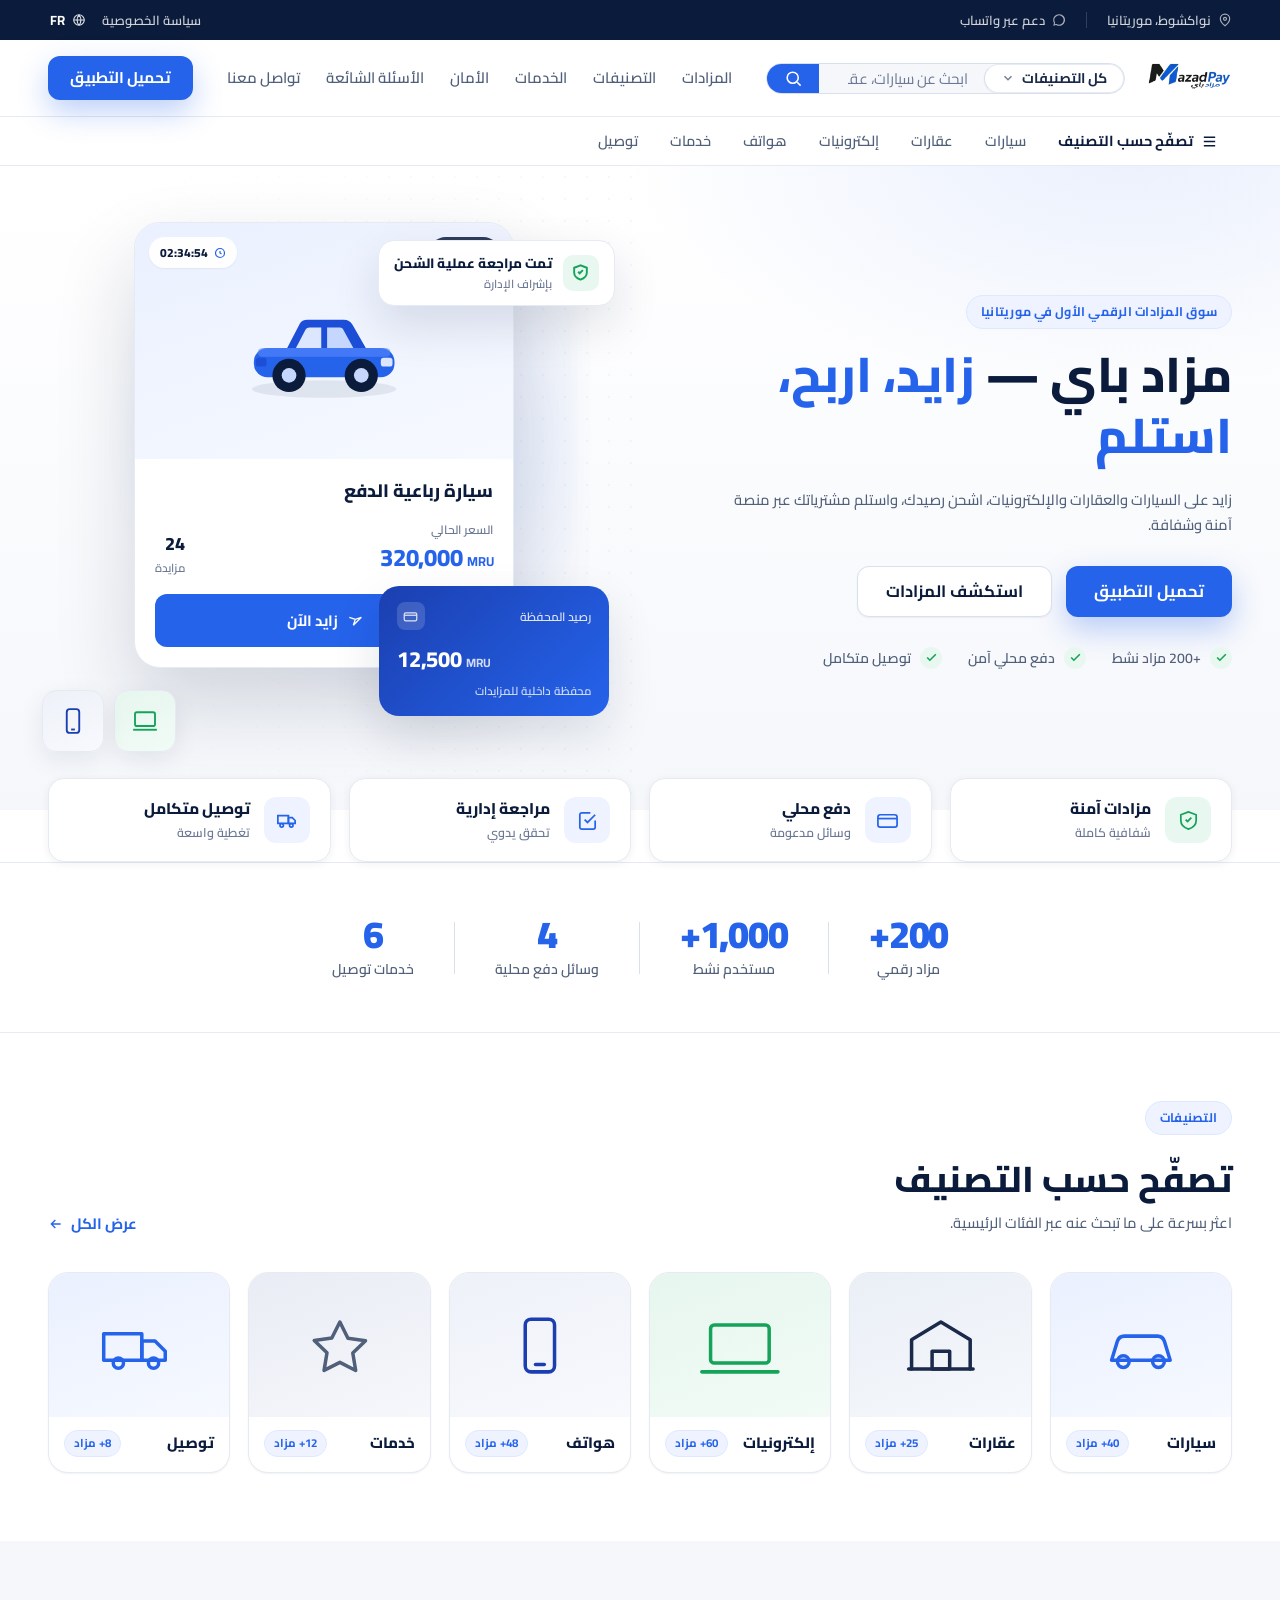
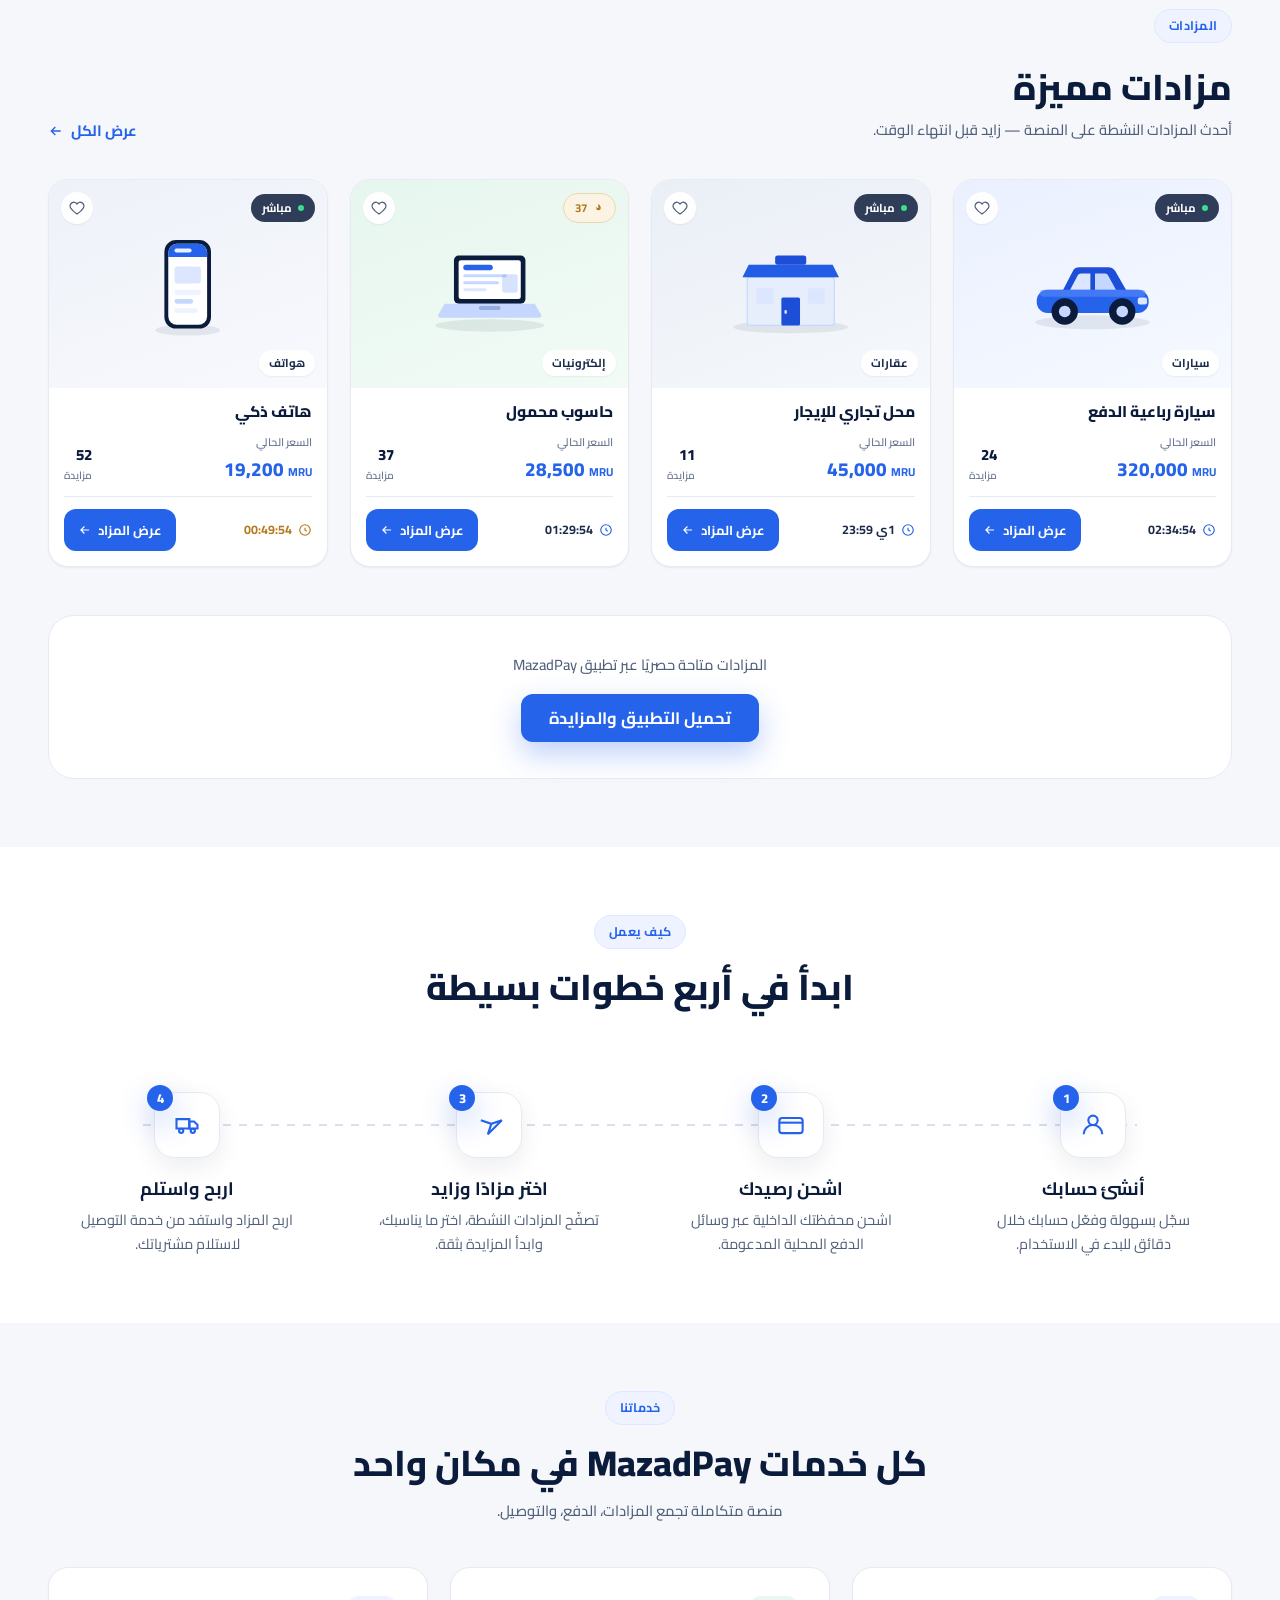
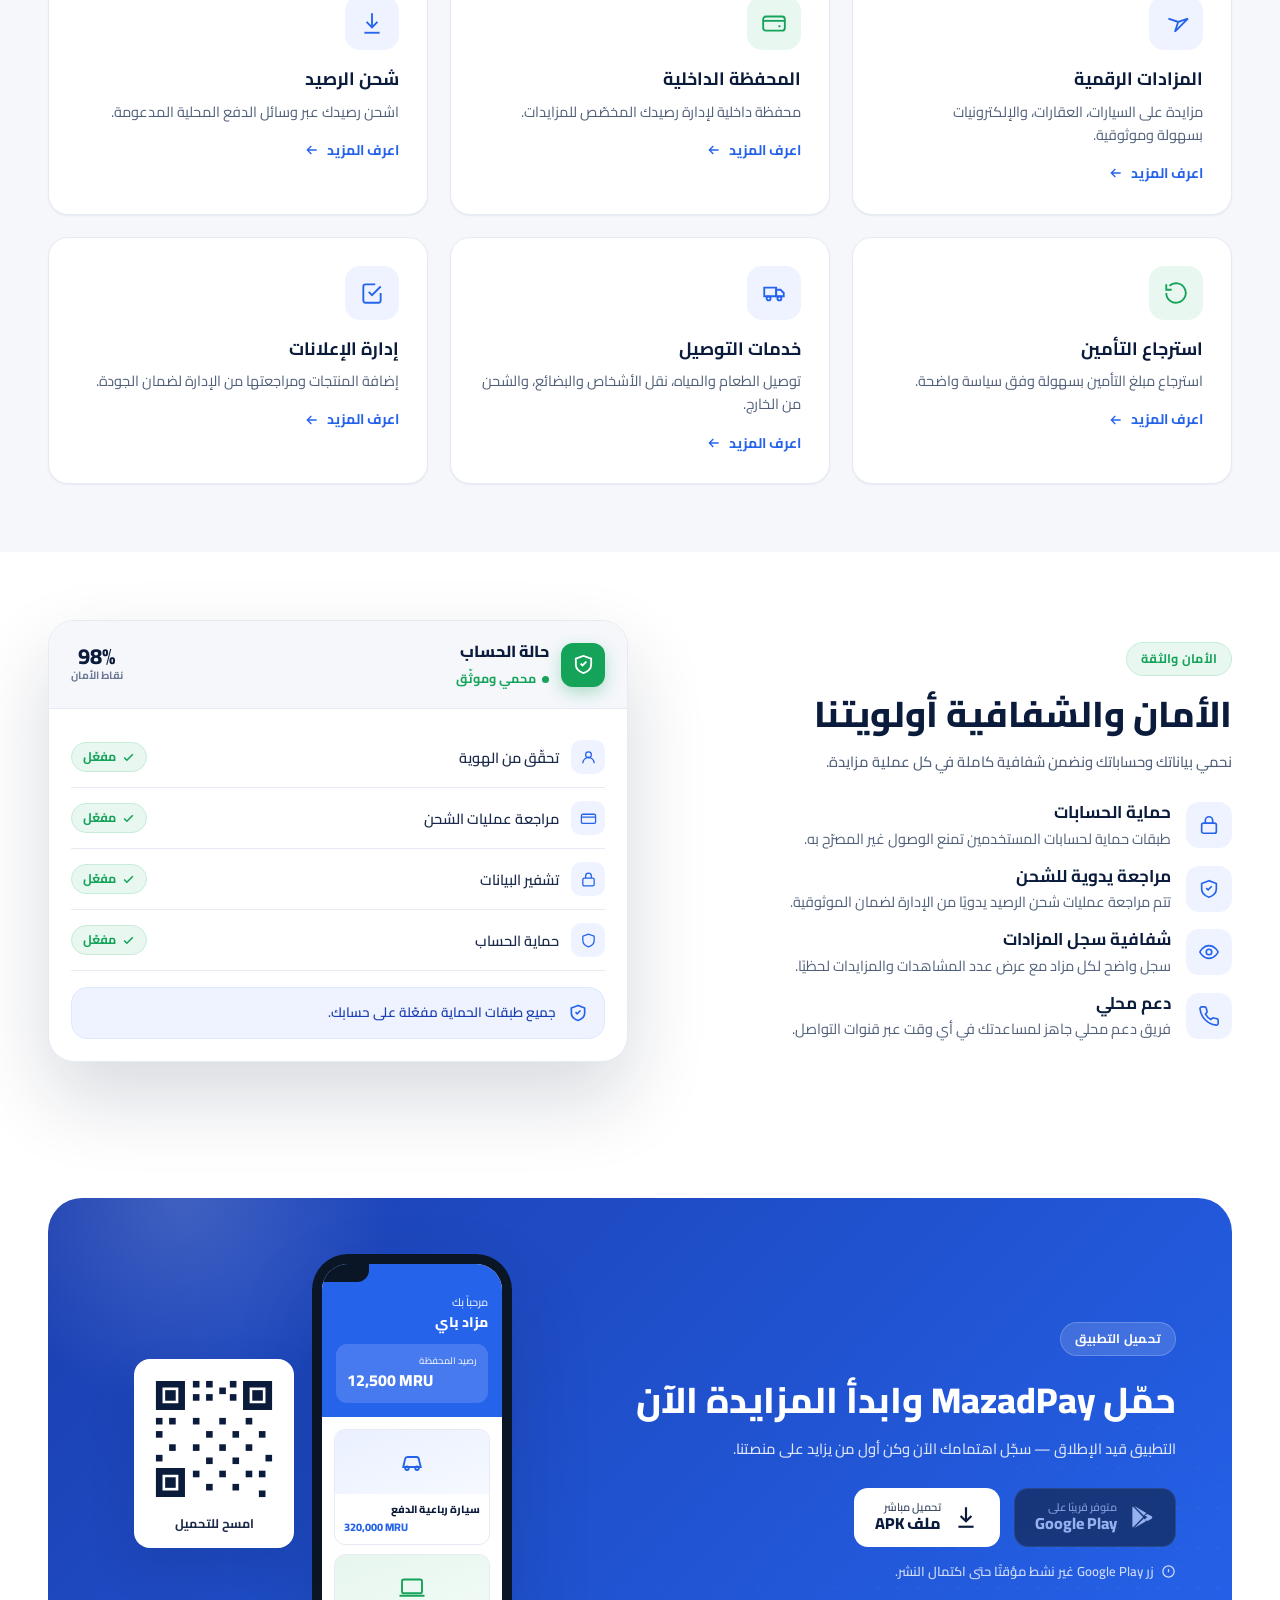
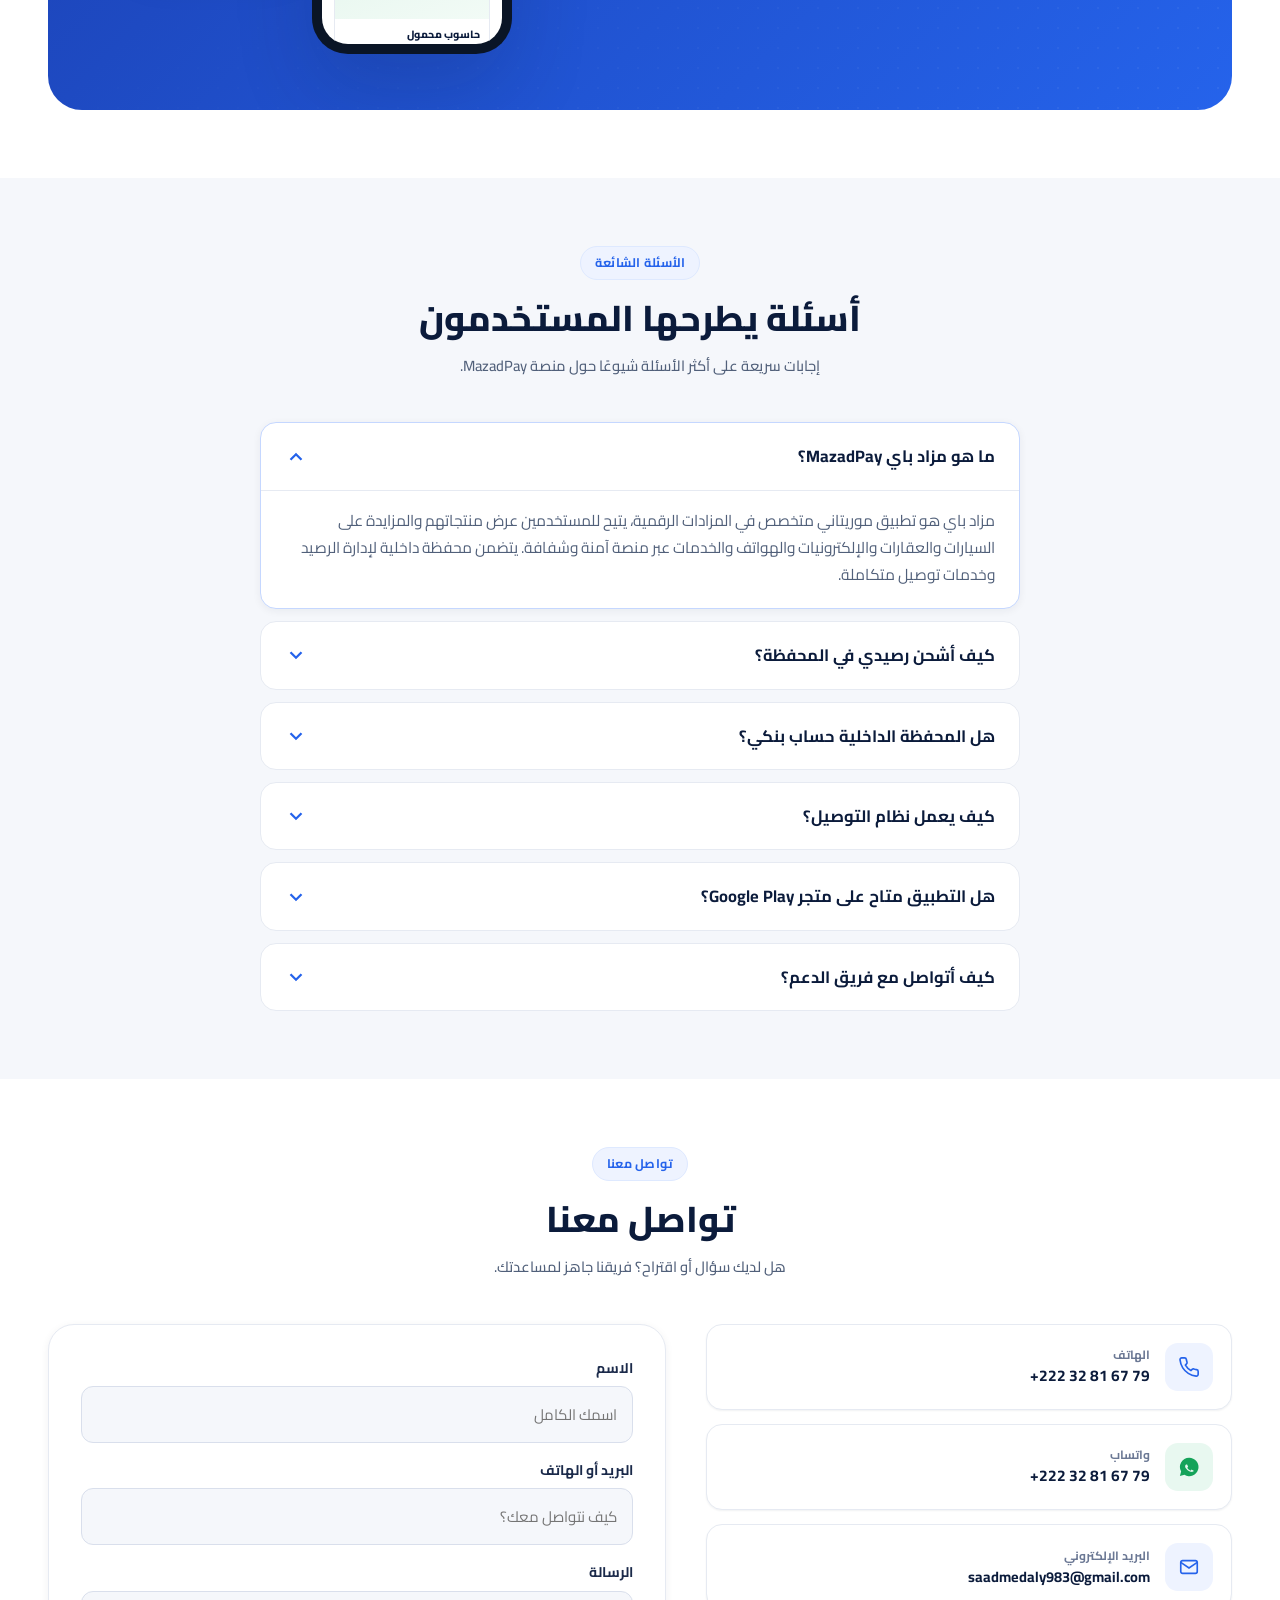
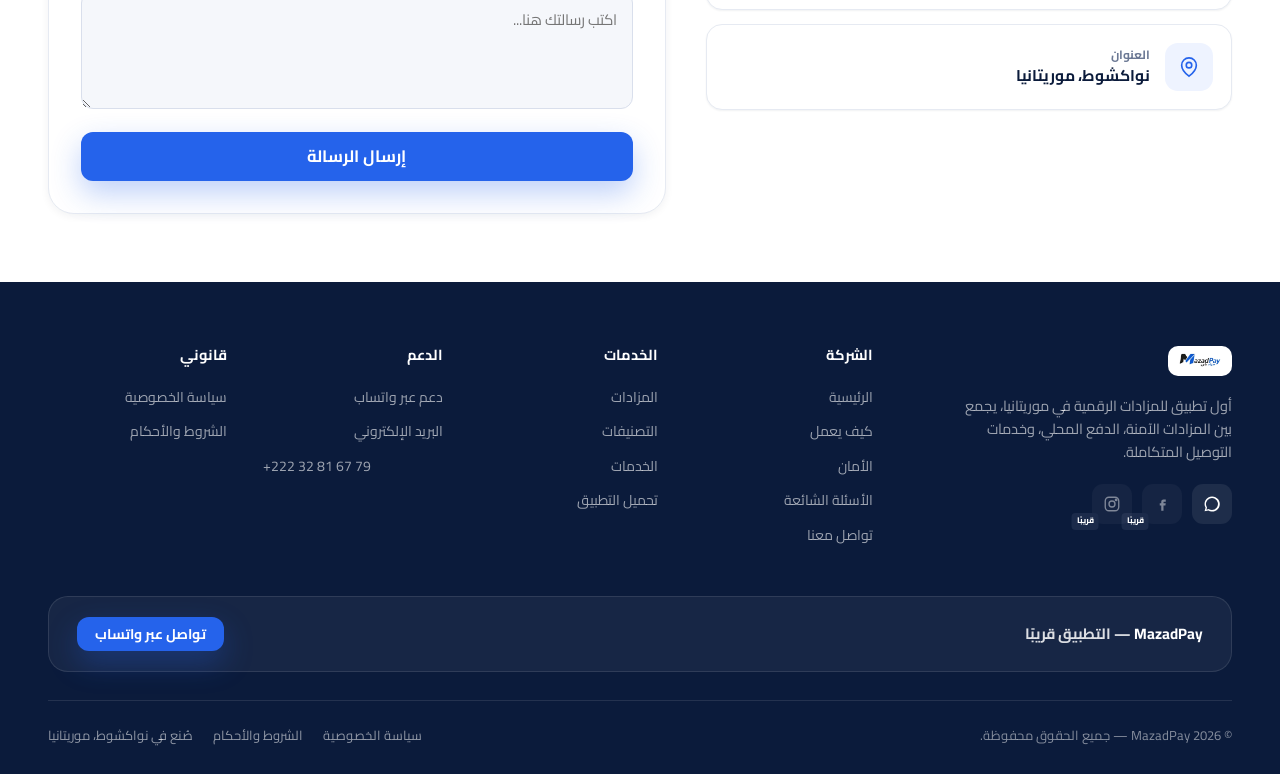
==== commit 262c15b9: "Revert "feat: redesign MazadPay marketplace frontend with Stitch design system" This reverts commit " ====
--- a/index.html
+++ b/index.html
@@ -1,647 +1,580 @@
 <!DOCTYPE html>
-<html dir="rtl" lang="ar">
+<html lang="ar" dir="rtl">
 <head>
-  <meta charset="UTF-8"/>
-  <meta name="viewport" content="width=device-width, initial-scale=1.0"/>
-  <title>MazadPay | مزاد باي — منصة المزادات الأولى في موريتانيا</title>
-  <meta name="description" content="أول منصة مزادات إلكترونية في موريتانيا. زايد على السيارات، العقارات، الإلكترونيات والمعدات. دفع محلي آمن وتوصيل متكامل."/>
-  <meta name="robots" content="index, follow"/>
-  <link rel="canonical" href="https://mazadpay.com/"/>
-  <link rel="preconnect" href="https://fonts.googleapis.com"/>
-  <link rel="preconnect" href="https://fonts.gstatic.com" crossorigin/>
-  <link href="https://fonts.googleapis.com/css2?family=Cairo:wght@300;400;600;700;800&family=Material+Symbols+Outlined:opsz,wght,FILL,GRAD@24,400,0,0&display=swap" rel="stylesheet"/>
-  <link rel="stylesheet" href="css/pages.css"/>
-  <style>
-    .hero-section { background: var(--surface); padding: 64px 0 80px; overflow: hidden; }
-    .hero-grid { display: grid; grid-template-columns: 1fr 1fr; gap: 64px; align-items: center; }
-    .hero-tag { display: inline-flex; align-items: center; gap: 6px; background: rgba(0,63,177,.1); color: var(--primary); padding: 6px 14px; border-radius: var(--radius-full); font-size: var(--text-label-sm); font-weight: 700; margin-bottom: 20px; }
-    .hero-title { font-size: clamp(2rem, 4vw, 3rem); font-weight: 800; line-height: 1.15; color: var(--on-background); margin-bottom: 20px; }
-    .hero-title span { color: var(--primary); }
-    .hero-desc { font-size: var(--text-body-lg); color: var(--on-surface-variant); margin-bottom: 36px; max-width: 480px; line-height: 1.7; }
-    .hero-actions { display: flex; flex-wrap: wrap; gap: 14px; margin-bottom: 40px; }
-    .hero-trust { display: flex; flex-wrap: wrap; gap: 24px; border-top: 1px solid var(--border-subtle); padding-top: 28px; }
-    .hero-trust-item { display: flex; align-items: center; gap: 8px; font-size: var(--text-label-md); font-weight: 600; color: var(--on-surface-variant); }
-    .hero-trust-item .material-symbols-outlined { color: var(--safety-green); font-size: 20px; }
-    .hero-image-wrap { position: relative; }
-    .hero-img-card { background: #fff; border-radius: 24px; overflow: hidden; padding: 8px; box-shadow: var(--shadow-xl); }
-    .hero-img-card img { width: 100%; aspect-ratio: 16/10; object-fit: cover; border-radius: 18px; }
-    .hero-float-card { position: absolute; bottom: -24px; inset-inline-end: 0; background: #fff; border-radius: var(--radius-xl); padding: 20px 24px; box-shadow: var(--shadow-xl); border: 1px solid var(--border-subtle); min-width: 180px; }
-    .hero-float-card .num { font-size: var(--text-headline-md); font-weight: 800; color: var(--primary); }
-    .hero-float-card .lbl { font-size: var(--text-label-sm); color: var(--on-surface-variant); margin-top: 2px; }
-    .hero-badge-active { position: absolute; top: 20px; inset-inline-start: 20px; }
-    @media (max-width: 900px) { .hero-grid { grid-template-columns: 1fr; gap: 40px; } .hero-float-card { display: none; } }
-    .auctions-grid { display: grid; grid-template-columns: repeat(4, 1fr); gap: 20px; }
-    @media (max-width: 1200px) { .auctions-grid { grid-template-columns: repeat(3, 1fr); } }
-    @media (max-width: 900px)  { .auctions-grid { grid-template-columns: repeat(2, 1fr); } }
-    @media (max-width: 580px)  { .auctions-grid { grid-template-columns: 1fr; } }
-    .how-section { background: var(--surface-container); }
-    .steps-grid { display: grid; grid-template-columns: repeat(4, 1fr); gap: 32px; }
-    .step-item { text-align: center; }
-    .step-num { width: 56px; height: 56px; border-radius: var(--radius-full); background: var(--primary); color: #fff; font-size: var(--text-headline-sm); font-weight: 800; display: flex; align-items: center; justify-content: center; margin: 0 auto 16px; }
-    .step-item h3 { font-size: var(--text-body-md); font-weight: 700; margin-bottom: 8px; }
-    .step-item p { font-size: var(--text-body-sm); color: var(--on-surface-variant); }
-    @media (max-width: 768px) { .steps-grid { grid-template-columns: repeat(2, 1fr); } }
-    .download-section { background: var(--surface-bright); }
-    .phone-mock { width: 240px; height: 480px; background: var(--inverse-surface); border-radius: 48px; border: 8px solid var(--outline); position: relative; overflow: hidden; box-shadow: var(--shadow-xl); }
-    .phone-coming { position: absolute; inset: 0; background: rgba(0,63,177,.15); backdrop-filter: blur(4px); display: flex; flex-direction: column; align-items: center; justify-content: center; gap: 8px; }
-    .phone-coming span { font-size: var(--text-headline-sm); font-weight: 800; color: var(--primary); }
-    .phone-coming small { font-size: var(--text-label-sm); color: var(--on-surface-variant); }
-    .store-btns { display: flex; flex-wrap: wrap; gap: 14px; opacity: 0.5; }
-    .store-btn { display: flex; align-items: center; gap: 10px; background: var(--inverse-surface); color: #fff; padding: 12px 24px; border-radius: var(--radius-xl); cursor: not-allowed; font-family: inherit; }
-    .store-btn .lbl { font-size: 10px; opacity: 0.75; }
-    .store-btn .name { font-weight: 700; font-size: var(--text-label-md); }
-    .store-btn .material-symbols-outlined { font-size: 28px; }
-    @media (max-width: 768px) { .download-section .inner-grid { grid-template-columns: 1fr !important; } }
-    @media (max-width: 768px) { .contact-grid { grid-template-columns: 1fr !important; } }
-  </style>
+<meta charset="UTF-8" />
+<meta name="viewport" content="width=device-width, initial-scale=1.0" />
+<title>مزاد باي MazadPay — أول منصة مزادات رقمية في موريتانيا</title>
+<meta name="description" content="مزاد باي MazadPay: منصة المزادات الرقمية الأولى في موريتانيا. زايد على السيارات والعقارات والإلكترونيات، اشحن رصيدك، واستفد من خدمات التوصيل عبر منصة آمنة وشفافة." />
+<meta name="keywords" content="مزادات موريتانيا, MazadPay, مزاد باي, مزادات رقمية, سيارات, عقارات, إلكترونيات, توصيل نواكشوط" />
+<meta name="author" content="MazadPay" />
+<meta name="theme-color" content="#2563EB" />
+<meta name="robots" content="index, follow" />
+<!-- Open Graph -->
+<meta property="og:type" content="website" />
+<meta property="og:url" content="https://mazadpay.com/" />
+<meta property="og:title" content="مزاد باي MazadPay — أول منصة مزادات رقمية في موريتانيا" />
+<meta property="og:description" content="منصة مزادات رقمية حديثة وآمنة وخدمات توصيل متكاملة في موريتانيا." />
+<meta property="og:image" content="https://mazadpay.com/assets/mazadpay-logo.png" />
+<meta property="og:locale" content="ar_MR" />
+<meta property="og:site_name" content="MazadPay" />
+<!-- Twitter Card -->
+<meta name="twitter:card" content="summary_large_image" />
+<meta name="twitter:title" content="مزاد باي MazadPay — أول منصة مزادات رقمية في موريتانيا" />
+<meta name="twitter:description" content="منصة مزادات رقمية حديثة وآمنة وخدمات توصيل متكاملة في موريتانيا." />
+<meta name="twitter:image" content="https://mazadpay.com/assets/mazadpay-logo.png" />
+<!-- Canonical -->
+<link rel="canonical" href="https://mazadpay.com/" />
+<link rel="icon" type="image/png" href="assets/mazadpay-logo-transparent.png" />
+<link rel="preconnect" href="https://fonts.googleapis.com" />
+<link rel="preconnect" href="https://fonts.gstatic.com" crossorigin />
+<link href="https://fonts.googleapis.com/css2?family=Cairo:wght@400;500;600;700;800;900&display=swap" rel="stylesheet" />
+<link rel="stylesheet" href="css/styles.css" />
+<link rel="stylesheet" href="css/home.css" />
 </head>
 <body>
 
-<!-- TOPBAR -->
+<!-- ============ TOP BAR ============ -->
 <div class="topbar">
-  <div class="topbar-inner">
-    <div class="topbar-left">
-      <span style="display:flex;align-items:center;gap:6px">
-        <span class="material-symbols-outlined" style="font-size:16px">location_on</span>
-        نواكشوط، موريتانيا
-      </span>
-      <span style="display:flex;align-items:center;gap:6px">
-        <span class="material-symbols-outlined" style="font-size:16px">support_agent</span>
-        الدعم عبر واتساب 24/7
-      </span>
-    </div>
-    <div class="topbar-right">
-      <button id="lang-toggle">AR / FR</button>
+  <div class="container topbar__inner">
+    <span class="topbar__item"><svg viewBox="0 0 24 24" fill="none" stroke="currentColor" stroke-width="2"><path d="M20 10c0 6-8 12-8 12s-8-6-8-12a8 8 0 0 1 16 0Z"/><circle cx="12" cy="10" r="2.6"/></svg><span data-i18n="tb_loc">نواكشوط، موريتانيا</span></span>
+    <span class="topbar__sep"></span>
+    <a class="topbar__item hide-sm" href="https://wa.me/22232816779" target="_blank" rel="noopener"><svg viewBox="0 0 24 24" fill="currentColor"><path d="M12 2a10 10 0 0 0-8.6 15l-1.3 4.8 5-1.3A10 10 0 1 0 12 2Zm0 18a8 8 0 0 1-4.1-1.1l-.3-.2-3 .8.8-2.9-.2-.3A8 8 0 1 1 12 20Z"/></svg><span data-i18n="tb_support">دعم عبر واتساب</span></a>
+    <div class="topbar__right">
+      <a class="topbar__item hide-sm" href="privacy.html" data-i18n="ft_privacy">سياسة الخصوصية</a>
+      <button class="topbar__lang" data-lang-toggle aria-label="Switch language"><svg viewBox="0 0 24 24" fill="none" stroke="currentColor" stroke-width="2"><circle cx="12" cy="12" r="9"/><path d="M3 12h18M12 3a14 14 0 0 1 0 18M12 3a14 14 0 0 0 0 18"/></svg><span class="lang-label">FR</span></button>
     </div>
   </div>
 </div>
 
-<!-- HEADER -->
-<header class="site-header" id="site-header">
-  <div class="header-inner">
-    <a href="index.html" class="site-logo">
-      <img src="assets/mazadpay-logo-transparent.png" alt="" class="site-logo-img"/>
-      MazadPay
-    </a>
-    <div class="header-search">
-      <span class="material-symbols-outlined">search</span>
-      <input type="text" placeholder="ابحث عن سيارات، عقارات، أو إلكترونيات..." aria-label="البحث"/>
-      <div class="divider"></div>
-      <select aria-label="تصفية التصنيف">
-        <option>كل التصنيفات</option>
-        <option>سيارات</option>
-        <option>عقارات</option>
-        <option>إلكترونيات</option>
-        <option>معدات</option>
-      </select>
-    </div>
-    <nav class="main-nav">
-      <a href="auctions.html">المزادات</a>
-      <a href="categories.html">التصنيفات</a>
-      <a href="about-security.html">الأمان</a>
-      <a href="contact.html">تواصل معنا</a>
+<!-- ============ HEADER ============ -->
+<header class="header">
+  <div class="container header__inner">
+    <a href="#home" class="header__logo" aria-label="MazadPay"><img src="assets/mazadpay-logo-transparent.png" alt="MazadPay" /></a>
+    <form class="header__search" role="search">
+      <span class="cat"><span data-i18n="sc_all">كل التصنيفات</span><svg viewBox="0 0 24 24" fill="none" stroke="currentColor" stroke-width="2.5"><path d="m6 9 6 6 6-6"/></svg></span>
+      <input type="search" data-i18n-ph="search_ph" placeholder="ابحث عن سيارة، عقار، هاتف..." aria-label="بحث" />
+      <button type="submit" data-i18n-aria="search_btn" aria-label="بحث"><svg viewBox="0 0 24 24" fill="none" stroke="currentColor" stroke-width="2"><circle cx="11" cy="11" r="7"/><path d="m21 21-4.3-4.3"/></svg></button>
+    </form>
+    <nav class="header__nav">
+      <a href="#auctions" data-i18n="nav_auctions">المزادات</a>
+      <a href="#categories" data-i18n="cat_eyebrow">التصنيفات</a>
+      <a href="#services" data-i18n="nav_services">الخدمات</a>
+      <a href="#security" data-i18n="nav_security">الأمان</a>
+      <a href="#faq">الأسئلة الشائعة</a>
+      <a href="#contact" data-i18n="nav_contact">تواصل معنا</a>
     </nav>
-    <button class="btn-primary header-cta" id="header-download-btn">
-      <span class="material-symbols-outlined">download</span>
-      تحميل التطبيق
-    </button>
-    <button class="burger-btn" id="burger-btn" aria-label="القائمة" aria-expanded="false">
-      <span class="material-symbols-outlined">menu</span>
-    </button>
+    <div class="header__right">
+      <a href="#download" class="btn btn--primary" data-i18n="nav_download">تحميل التطبيق</a>
+      <button class="header__burger" aria-label="Menu" aria-expanded="false"><span></span></button>
+    </div>
+  </div>
+  <!-- mobile menu -->
+  <div class="mobile-menu" role="navigation" aria-label="القائمة الرئيسية">
+    <a href="#auctions" data-i18n="nav_auctions">المزادات</a>
+    <a href="#categories" data-i18n="cat_eyebrow">التصنيفات</a>
+    <a href="#services" data-i18n="nav_services">الخدمات</a>
+    <a href="#how" data-i18n="nav_how">كيف يعمل</a>
+    <a href="#security" data-i18n="nav_security">الأمان</a>
+    <a href="#faq">الأسئلة الشائعة</a>
+    <a href="#contact" data-i18n="nav_contact">تواصل معنا</a>
+    <a href="#download" class="btn btn--primary btn--block" data-i18n="nav_download">تحميل التطبيق</a>
   </div>
 </header>
 
-<!-- MOBILE MENU -->
-<div class="mobile-menu" id="mobile-menu" role="dialog" aria-modal="true" aria-label="القائمة">
-  <nav class="mobile-menu-panel">
-    <div class="mobile-menu-close">
-      <button class="btn-ghost" id="menu-close-btn" aria-label="إغلاق">
-        <span class="material-symbols-outlined">close</span>
-      </button>
-    </div>
-    <a href="index.html" class="active"><span class="material-symbols-outlined">home</span> الرئيسية</a>
-    <a href="auctions.html"><span class="material-symbols-outlined">gavel</span> المزادات</a>
-    <a href="categories.html"><span class="material-symbols-outlined">category</span> التصنيفات</a>
-    <a href="search.html"><span class="material-symbols-outlined">search</span> البحث</a>
-    <a href="about-security.html"><span class="material-symbols-outlined">verified_user</span> الأمان</a>
-    <a href="help.html"><span class="material-symbols-outlined">help</span> مركز المساعدة</a>
-    <a href="contact.html"><span class="material-symbols-outlined">mail</span> تواصل معنا</a>
-    <a href="my-auctions.html"><span class="material-symbols-outlined">person</span> مزاداتي</a>
-    <div style="margin-top:16px;padding-top:16px;border-top:1px solid var(--border-subtle)">
-      <button class="btn-primary w-full" style="justify-content:center" id="mobile-download-btn">
-        <span class="material-symbols-outlined">download</span>
-        تحميل التطبيق
-      </button>
-    </div>
-  </nav>
-  <button style="flex:1;background:transparent;border:none" id="menu-backdrop" aria-label="إغلاق القائمة"></button>
+<!-- category strip -->
+<div class="catbar">
+  <div class="container catbar__inner">
+    <a class="lead-link" href="#categories"><svg viewBox="0 0 24 24" fill="none" stroke="currentColor" stroke-width="2"><path d="M4 6h16M4 12h16M4 18h16"/></svg><span data-i18n="cat_title">تصفّح حسب التصنيف</span></a>
+    <a href="#categories" data-i18n="cat_cars">سيارات</a>
+    <a href="#categories" data-i18n="cat_realestate">عقارات</a>
+    <a href="#categories" data-i18n="cat_electronics">إلكترونيات</a>
+    <a href="#categories" data-i18n="cat_phones">هواتف</a>
+    <a href="#categories" data-i18n="cat_services">خدمات</a>
+    <a href="#categories" data-i18n="cat_delivery">توصيل</a>
+  </div>
 </div>
 
+<!-- mobile search bar (visible only on small screens) -->
+<div class="mobile-search-bar">
+  <div class="container">
+    <form class="mobile-search-form" role="search">
+      <svg viewBox="0 0 24 24" fill="none" stroke="currentColor" stroke-width="2"><circle cx="11" cy="11" r="7"/><path d="m21 21-4.3-4.3"/></svg>
+      <input type="search" data-i18n-ph="search_ph" placeholder="ابحث عن سيارات، عقارات، إلكترونيات..." aria-label="بحث" />
+    </form>
+  </div>
+</div>
+
 <main>
-  <!-- HERO -->
-  <section class="hero-section">
-    <div class="container">
-      <div class="hero-grid">
-        <div>
-          <div class="hero-tag">
-            <span class="material-symbols-outlined" style="font-size:16px">auto_awesome</span>
-            أول منصة مزادات في موريتانيا
+<!-- ============ HERO ============ -->
+<section class="hero" id="home">
+  <div class="container hero__grid">
+    <div class="hero__copy">
+      <span class="eyebrow hero__eyebrow reveal" data-i18n="hero_badge"><span class="eyebrow__dot"></span>سوق المزادات الرقمي الأول في موريتانيا</span>
+      <h1 class="hero__title display reveal d1"><span data-i18n="hero_t1">مزاد باي</span> — <span class="accent" data-i18n="hero_t2">زايد، اربح، استلم</span></h1>
+      <p class="lead hero__sub reveal d2" data-i18n="hero_sub2">مزادات نشطة على السيارات والعقارات والإلكترونيات — مع دفع محلي موثوق وتوصيل متكامل.</p>
+      <div class="hero__cta reveal d3">
+        <a href="#download" class="btn btn--primary btn--lg" data-open-modal="apk-modal" data-i18n="hero_cta1">تحميل التطبيق</a>
+        <a href="#auctions" class="btn btn--ghost btn--lg" data-i18n="hero_cta2b">استكشف المزادات</a>
+      </div>
+      <div class="hero__trust reveal d4">
+        <span class="i"><span class="dot"><svg viewBox="0 0 24 24" fill="none" stroke="currentColor" stroke-width="3"><path d="M20 6 9 17l-5-5"/></svg></span><span data-i18n="hero_m1">+200 مزاد نشط</span></span>
+        <span class="i"><span class="dot"><svg viewBox="0 0 24 24" fill="none" stroke="currentColor" stroke-width="3"><path d="M20 6 9 17l-5-5"/></svg></span><span data-i18n="hero_m2">دفع محلي آمن</span></span>
+        <span class="i"><span class="dot"><svg viewBox="0 0 24 24" fill="none" stroke="currentColor" stroke-width="3"><path d="M20 6 9 17l-5-5"/></svg></span><span data-i18n="hero_m3">توصيل متكامل</span></span>
+      </div>
+    </div>
+
+    <!-- visual stage -->
+    <div class="stage reveal d2">
+      <div class="stage__glow"></div>
+      <!-- main auction card -->
+      <div class="hcard" data-float>
+        <div class="hcard__media tint-1">
+          <svg class="art" viewBox="0 0 200 150" fill="none" xmlns="http://www.w3.org/2000/svg">
+            <ellipse cx="100" cy="124" rx="74" ry="9" fill="#0B1B3B" opacity=".08"/>
+            <path d="M60 86 L75 57 Q77 53 83 53 L120 53 Q126 53 129 58 L145 86 Z" fill="#1D4ED8"/>
+            <path d="M70 84 L81 63 Q82 61 85 61 L97 61 L97 84 Z" fill="#DCE7FF"/>
+            <path d="M103 84 L103 61 L116 61 Q119 61 120 64 L131 84 Z" fill="#C5D7FF"/>
+            <rect x="28" y="82" width="144" height="30" rx="14" fill="#2563EB"/>
+            <rect x="32" y="82" width="136" height="9" rx="5" fill="#5B8DFF" opacity=".55"/>
+            <rect x="158" y="92" width="12" height="9" rx="3" fill="#DCE7FF"/>
+            <rect x="30" y="92" width="11" height="9" rx="3" fill="#1D4ED8"/>
+            <circle cx="64" cy="110" r="17" fill="#0B1B3B"/><circle cx="64" cy="110" r="7.5" fill="#C5D7FF"/>
+            <circle cx="138" cy="110" r="17" fill="#0B1B3B"/><circle cx="138" cy="110" r="7.5" fill="#C5D7FF"/>
+          </svg>
+          <div class="hcard__badges">
+            <span class="chip-live"><span class="pulse"></span><span data-i18n="app_live">مباشر</span></span>
+            <span class="chip-time" data-ends="9300"><svg viewBox="0 0 24 24" fill="none" stroke="currentColor" stroke-width="2.4"><circle cx="12" cy="12" r="9"/><path d="M12 8v4l3 2"/></svg><span class="cd">00:00:00</span></span>
           </div>
-          <h1 class="hero-title">مزاد باي — <span>زايد، اربح، استلم</span></h1>
-          <p class="hero-desc">اكتشف مزادات السيارات، العقارات، الإلكترونيات والخدمات في موريتانيا. زايد بسهولة، ادفع محليًا، واستلم بأمان عبر منصتنا الموثوقة.</p>
-          <div class="hero-actions">
-            <button class="btn-primary" id="hero-download-btn" style="padding:14px 32px;font-size:1rem">
-              <span class="material-symbols-outlined">download</span>
-              تحميل التطبيق
-            </button>
-            <a href="auctions.html" class="btn-secondary" style="padding:14px 32px;font-size:1rem">استكشف المزادات</a>
+        </div>
+        <div class="hcard__body">
+          <div class="hcard__title" data-i18n="au1_t">سيارة رباعية الدفع</div>
+          <div class="hcard__row">
+            <div><div class="hcard__pl" data-i18n="fa_current">السعر الحالي</div><div class="hcard__pv" dir="ltr">320,000 <small>MRU</small></div></div>
+            <div class="hcard__bids"><div class="n" dir="ltr">24</div><div class="l" data-i18n="fa_bids">مزايدة</div></div>
           </div>
-          <div class="hero-trust">
-            <div class="hero-trust-item"><span class="material-symbols-outlined">verified_user</span> +200 مزاد نشط</div>
-            <div class="hero-trust-item"><span class="material-symbols-outlined">payments</span> دفع محلي آمن</div>
-            <div class="hero-trust-item"><span class="material-symbols-outlined">local_shipping</span> توصيل متكامل</div>
-          </div>
-        </div>
-        <div class="hero-image-wrap">
-          <div class="hero-img-card">
-            <img src="https://lh3.googleusercontent.com/aida-public/[base64]" alt="سيارة فارهة في نواكشوط" loading="eager"/>
-          </div>
-          <div class="hero-badge-active">
-            <span class="badge badge-active">
-              <span class="material-symbols-outlined" style="font-size:14px">radio_button_checked</span>
-              نشط الآن
-            </span>
-          </div>
-          <div class="hero-float-card">
-            <div class="num">+1000</div>
-            <div class="lbl">مزايد نشط هذا الشهر</div>
-          </div>
-        </div>
-      </div>
-    </div>
-  </section>
-
-  <!-- STATS BAND -->
-  <section class="stats-band">
-    <div class="container">
-      <div class="stats-grid">
-        <div class="stat-item reveal"><div class="stat-value">+200</div><div class="stat-label">مزاد نشط</div></div>
-        <div class="stat-item reveal"><div class="stat-value">+1000</div><div class="stat-label">مستخدم موثق</div></div>
-        <div class="stat-item reveal"><div class="stat-value">+40</div><div class="stat-label">تصنيف مختلف</div></div>
-        <div class="stat-item reveal"><div class="stat-value">24/7</div><div class="stat-label">دعم محلي</div></div>
-      </div>
-    </div>
-  </section>
-
-  <!-- CATEGORIES -->
-  <section style="padding:80px 0">
-    <div class="container">
-      <div class="section-heading">
-        <div>
-          <h2>التصنيفات الرئيسية</h2>
-          <p>تصفح الآلاف من المزادات المصنفة حسب اهتمامك</p>
-        </div>
-        <a href="categories.html" class="view-all">عرض الكل <span class="material-symbols-outlined" style="font-size:18px">arrow_back</span></a>
-      </div>
-      <div class="grid-6">
-        <a href="auctions.html?cat=cars" class="cat-card reveal">
-          <div class="cat-icon"><span class="material-symbols-outlined">directions_car</span></div>
-          <h3>سيارات</h3><span class="cat-count">+40 مزاد</span>
-        </a>
-        <a href="auctions.html?cat=real-estate" class="cat-card reveal">
-          <div class="cat-icon"><span class="material-symbols-outlined">apartment</span></div>
-          <h3>عقارات</h3><span class="cat-count">+15 مزاد</span>
-        </a>
-        <a href="auctions.html?cat=electronics" class="cat-card reveal">
-          <div class="cat-icon"><span class="material-symbols-outlined">devices</span></div>
-          <h3>إلكترونيات</h3><span class="cat-count">+85 مزاد</span>
-        </a>
-        <a href="auctions.html?cat=equipment" class="cat-card reveal">
-          <div class="cat-icon"><span class="material-symbols-outlined">construction</span></div>
-          <h3>معدات</h3><span class="cat-count">+20 مزاد</span>
-        </a>
-        <a href="auctions.html?cat=services" class="cat-card reveal">
-          <div class="cat-icon"><span class="material-symbols-outlined">design_services</span></div>
-          <h3>خدمات</h3><span class="cat-count">+12 مزاد</span>
-        </a>
-        <a href="categories.html" class="cat-card reveal">
-          <div class="cat-icon"><span class="material-symbols-outlined">more_horiz</span></div>
-          <h3>المزيد</h3><span class="cat-count">+28 تصنيف</span>
-        </a>
-      </div>
-    </div>
-  </section>
-
-  <!-- FEATURED AUCTIONS -->
-  <section style="padding:0 0 80px">
-    <div class="container">
-      <div class="section-heading">
-        <div>
-          <h2>المزادات المميزة</h2>
-          <p>أبرز المزادات النشطة الآن بأعلى عدد مزايدات</p>
-        </div>
-        <a href="auctions.html" class="view-all">كل المزادات <span class="material-symbols-outlined" style="font-size:18px">arrow_back</span></a>
-      </div>
-      <div class="auctions-grid">
-        <article class="auction-card reveal">
-          <div class="auction-card-img">
-            <img src="https://lh3.googleusercontent.com/aida-public/[base64]" alt="تويوتا كورولا 2023" loading="lazy"/>
-            <span class="badge badge-verified badge-abs-tr"><span class="material-symbols-outlined" style="font-size:14px">verified</span> موثق</span>
-          </div>
-          <div class="auction-card-body">
-            <span class="auction-card-cat">سيارات</span>
-            <h3 class="auction-card-title">تويوتا كورولا 2023 — حالة ممتازة</h3>
-            <div class="auction-card-meta">
-              <div><div class="label">المزاد الحالي</div><div class="value">450,000 MRU</div></div>
-              <div><div class="label">المزايدات</div><div class="value small">12 عرض</div></div>
-            </div>
-            <div class="auction-card-timer">
-              <span class="material-symbols-outlined" style="font-size:16px">schedule</span>
-              ينتهي: <span class="countdown-inline" data-end="7200">02:00:00</span>
-            </div>
-            <div class="auction-card-footer"><a href="auction-detail.html" class="btn-primary">عرض المزاد</a></div>
-          </div>
-        </article>
-        <article class="auction-card reveal">
-          <div class="auction-card-img">
-            <img src="https://lh3.googleusercontent.com/aida-public/[base64]" alt="منزل فاخر تفرغ زينة" loading="lazy"/>
-            <span class="badge badge-verified badge-abs-tr"><span class="material-symbols-outlined" style="font-size:14px">verified</span> موثق</span>
-            <span class="badge badge-ending badge-abs-bl"><span class="material-symbols-outlined" style="font-size:14px">schedule</span> ينتهي قريباً</span>
-          </div>
-          <div class="auction-card-body">
-            <span class="auction-card-cat">عقارات</span>
-            <h3 class="auction-card-title">منزل سكني فاخر — تفرغ زينة</h3>
-            <div class="auction-card-meta">
-              <div><div class="label">المزاد الحالي</div><div class="value">2,100,000 MRU</div></div>
-              <div><div class="label">المزايدات</div><div class="value small">5 عروض</div></div>
-            </div>
-            <div class="auction-card-timer">
-              <span class="material-symbols-outlined" style="font-size:16px">schedule</span>
-              ينتهي: <span class="countdown-inline" data-end="3600">01:00:00</span>
-            </div>
-            <div class="auction-card-footer"><a href="auction-detail.html" class="btn-primary">عرض المزاد</a></div>
-          </div>
-        </article>
-        <article class="auction-card reveal">
-          <div class="auction-card-img">
-            <img src="https://lh3.googleusercontent.com/aida-public/[base64]" alt="MacBook Pro M2 جديد" loading="lazy"/>
-            <span class="badge badge-verified badge-abs-tr"><span class="material-symbols-outlined" style="font-size:14px">verified</span> موثق</span>
-          </div>
-          <div class="auction-card-body">
-            <span class="auction-card-cat">إلكترونيات</span>
-            <h3 class="auction-card-title">MacBook Pro M2 — جديد بالعلبة</h3>
-            <div class="auction-card-meta">
-              <div><div class="label">المزاد الحالي</div><div class="value">65,000 MRU</div></div>
-              <div><div class="label">المزايدات</div><div class="value small">28 عرض</div></div>
-            </div>
-            <div class="auction-card-timer">
-              <span class="material-symbols-outlined" style="font-size:16px">schedule</span>
-              ينتهي: <span class="countdown-inline" data-end="14400">04:00:00</span>
-            </div>
-            <div class="auction-card-footer"><a href="auction-detail.html" class="btn-primary">عرض المزاد</a></div>
-          </div>
-        </article>
-        <article class="auction-card reveal">
-          <div class="auction-card-img">
-            <img src="https://lh3.googleusercontent.com/aida-public/[base64]" alt="رافعة شوكية Caterpillar 2019" loading="lazy"/>
-            <span class="badge badge-verified badge-abs-tr"><span class="material-symbols-outlined" style="font-size:14px">verified</span> موثق</span>
-          </div>
-          <div class="auction-card-body">
-            <span class="auction-card-cat">معدات</span>
-            <h3 class="auction-card-title">رافعة شوكية Caterpillar موديل 2019</h3>
-            <div class="auction-card-meta">
-              <div><div class="label">المزاد الحالي</div><div class="value">320,000 MRU</div></div>
-              <div><div class="label">المزايدات</div><div class="value small">3 عروض</div></div>
-            </div>
-            <div class="auction-card-timer">
-              <span class="material-symbols-outlined" style="font-size:16px">schedule</span>
-              ينتهي: <span class="countdown-inline" data-end="10800">03:00:00</span>
-            </div>
-            <div class="auction-card-footer"><a href="auction-detail.html" class="btn-primary">عرض المزاد</a></div>
-          </div>
-        </article>
-      </div>
-      <div style="text-align:center;margin-top:40px">
-        <a href="auctions.html" class="btn-secondary"><span class="material-symbols-outlined">gavel</span> عرض جميع المزادات</a>
-      </div>
-    </div>
-  </section>
-
-  <!-- TRUST -->
-  <section style="padding:0 0 80px">
-    <div class="container">
-      <div class="trust-section">
-        <div style="max-width:65%;position:relative;z-index:1">
-          <h2 style="font-size:var(--text-headline-lg);font-weight:800;margin-bottom:32px">مزادات آمنة، تجربة موثوقة</h2>
-          <div class="trust-grid">
-            <div class="trust-item">
-              <div class="trust-icon-wrap"><span class="material-symbols-outlined">payments</span></div>
-              <div><h4>دفع محلي آمن</h4><p>ندعم وسائل الدفع المحلية المعتمدة في موريتانيا لضمان سرعة التحصيل.</p></div>
-            </div>
-            <div class="trust-item">
-              <div class="trust-icon-wrap"><span class="material-symbols-outlined">verified</span></div>
-              <div><h4>تحقق من المزادات</h4><p>فريقنا يقوم بالتحقق من جودة ومصداقية كل مزاد يتم نشره.</p></div>
-            </div>
-            <div class="trust-item">
-              <div class="trust-icon-wrap"><span class="material-symbols-outlined">shield</span></div>
-              <div><h4>حماية البيانات</h4><p>خصوصيتك أولويتنا، جميع بياناتك الشخصية مشفرة بالكامل.</p></div>
-            </div>
-            <div class="trust-item">
-              <div class="trust-icon-wrap"><span class="material-symbols-outlined">chat_bubble</span></div>
-              <div><h4>دعم عبر واتساب</h4><p>فريق دعم متواجد على مدار الساعة للرد على استفساراتكم.</p></div>
+          <button class="hcard__bid" data-open-modal="apk-modal"><svg viewBox="0 0 24 24" fill="none" stroke="currentColor" stroke-width="2"><path d="m14 11-3 9 12-12-9 3-9-3 9 3Z"/></svg><span data-i18n="app_bid">زايد الآن</span></button>
+        </div>
+      </div>
+      <!-- floating wallet -->
+      <div class="hwallet" data-float>
+        <div class="top"><span data-i18n="app_bal_l">رصيد المحفظة</span><span class="ic"><svg viewBox="0 0 24 24" fill="none" stroke="#fff" stroke-width="2"><rect x="2" y="6" width="20" height="13" rx="2.5"/><path d="M2 10h20"/></svg></span></div>
+        <div class="bal" dir="ltr">12,500 <small>MRU</small></div>
+        <div class="sub" data-i18n="hw_sub">محفظة داخلية للمزايدات</div>
+      </div>
+      <!-- success toast -->
+      <div class="htoast" data-float>
+        <span class="ic"><svg viewBox="0 0 24 24" fill="none" stroke="currentColor" stroke-width="2.4"><path d="M9 11l2 2 4-4"/><path d="M12 3 4 6v6c0 5 3.5 7.5 8 9 4.5-1.5 8-4 8-9V6l-8-3Z"/></svg></span>
+        <div><div class="t" data-i18n="ht_t">تمت مراجعة عملية الشحن</div><div class="s" data-i18n="ht_s">بإشراف الإدارة</div></div>
+      </div>
+      <!-- mini thumbs -->
+      <div class="hthumbs">
+        <div class="hthumb tint-3"><svg viewBox="0 0 24 24" fill="none" stroke="currentColor" stroke-width="1.5"><rect x="4" y="5" width="16" height="11" rx="1.5"/><path d="M2.5 19h19"/></svg></div>
+        <div class="hthumb tint-5"><svg viewBox="0 0 24 24" fill="none" stroke="currentColor" stroke-width="1.5"><rect x="7" y="2.5" width="10" height="19" rx="2.4"/><path d="M10.5 18.8h3"/></svg></div>
+      </div>
+    </div>
+  </div>
+</section>
+
+<!-- ============ TRUST BAND ============ -->
+<section class="container">
+  <div class="tband">
+    <div class="tband__inner">
+      <div class="tcard reveal"><span class="ic green"><svg viewBox="0 0 24 24" fill="none" stroke="currentColor" stroke-width="1.8"><path d="M9 11l2 2 4-4"/><path d="M12 3 4 6v6c0 5 3.5 7.5 8 9 4.5-1.5 8-4 8-9V6l-8-3Z"/></svg></span><div><div class="t" data-i18n="tband_1">مزادات موثوقة</div><div class="s" data-i18n="tband_1s">شفافية كاملة</div></div></div>
+      <div class="tcard reveal d1"><span class="ic"><svg viewBox="0 0 24 24" fill="none" stroke="currentColor" stroke-width="1.8"><rect x="2" y="6" width="20" height="13" rx="2.5"/><path d="M2 10h20"/></svg></span><div><div class="t" data-i18n="tband_2">دفع محلي</div><div class="s" data-i18n="tband_2s">وسائل مدعومة</div></div></div>
+      <div class="tcard reveal d2"><span class="ic"><svg viewBox="0 0 24 24" fill="none" stroke="currentColor" stroke-width="1.8"><path d="M9 11l3 3 8-8"/><path d="M20 12v7a2 2 0 0 1-2 2H6a2 2 0 0 1-2-2V6a2 2 0 0 1 2-2h9"/></svg></span><div><div class="t" data-i18n="tband_3">مراجعة إدارية</div><div class="s" data-i18n="tband_3s">تحقق يدوي</div></div></div>
+      <div class="tcard reveal d3"><span class="ic"><svg viewBox="0 0 24 24" fill="none" stroke="currentColor" stroke-width="1.8"><path d="M3 7h11v8H3z"/><path d="M14 9h4l3 3v3h-7z"/><circle cx="7" cy="17" r="1.8"/><circle cx="17" cy="17" r="1.8"/></svg></span><div><div class="t" data-i18n="tband_4">توصيل متكامل</div><div class="s" data-i18n="tband_4s">تغطية واسعة</div></div></div>
+    </div>
+  </div>
+</section>
+
+<!-- ============ STATS BAND ============ -->
+<section class="stats-band">
+  <div class="container stats-band__inner">
+    <div class="stat reveal">
+      <div class="stat__v" dir="ltr">+200</div>
+      <div class="stat__l" data-i18n="stat1_l">مزاد رقمي</div>
+    </div>
+    <div class="stat__sep"></div>
+    <div class="stat reveal d1">
+      <div class="stat__v" dir="ltr">+1,000</div>
+      <div class="stat__l" data-i18n="stat2_l">مستخدم نشط</div>
+    </div>
+    <div class="stat__sep"></div>
+    <div class="stat reveal d2">
+      <div class="stat__v" dir="ltr">4</div>
+      <div class="stat__l" data-i18n="stat3_l">وسائل دفع محلية</div>
+    </div>
+    <div class="stat__sep"></div>
+    <div class="stat reveal d3">
+      <div class="stat__v" dir="ltr">6</div>
+      <div class="stat__l" data-i18n="stat4_l">خدمات توصيل</div>
+    </div>
+  </div>
+</section>
+
+<!-- ============ CATEGORIES ============ -->
+<section class="section" id="categories">
+  <div class="container">
+    <div class="sec-head-row">
+      <div class="l reveal">
+        <span class="eyebrow" data-i18n="cat_eyebrow">التصنيفات</span>
+        <h2 data-i18n="cat_title">تصفّح حسب التصنيف</h2>
+        <p class="lead" data-i18n="cat_sub">اعثر بسرعة على ما تبحث عنه عبر الفئات الرئيسية.</p>
+      </div>
+      <a href="#auctions" class="linkarrow reveal d1"><span data-i18n="fa_view_all">عرض الكل</span><svg viewBox="0 0 24 24" fill="none" stroke="currentColor" stroke-width="2"><path d="M5 12h14M13 6l6 6-6 6"/></svg></a>
+    </div>
+    <div class="cats">
+      <a href="#auctions" class="cat reveal">
+        <div class="cat__thumb tint-1"><svg class="art" viewBox="0 0 64 48" fill="none" stroke="currentColor" stroke-width="2.4" stroke-linecap="round" stroke-linejoin="round"><path d="M12 34h40l-4-13a5 5 0 0 0-4.7-3.4H20.7A5 5 0 0 0 16 21l-4 13Z"/><circle cx="20" cy="35" r="4"/><circle cx="44" cy="35" r="4"/></svg><span class="cat__go"><svg viewBox="0 0 24 24" fill="none" stroke="currentColor" stroke-width="2.5"><path d="m9 6 6 6-6 6"/></svg></span></div>
+        <div class="cat__body"><div class="cat__nm" data-i18n="cat_cars">سيارات</div><div class="cat__ct"><span dir="ltr">+40</span> <span data-i18n="cat_count">مزاد</span></div></div>
+      </a>
+      <a href="#auctions" class="cat reveal d1">
+        <div class="cat__thumb tint-2"><svg class="art" viewBox="0 0 64 48" fill="none" stroke="currentColor" stroke-width="2.4" stroke-linecap="round" stroke-linejoin="round"><path d="M12 40V20l20-12 20 12v20"/><path d="M10 40h44"/><rect x="26" y="28" width="12" height="12"/></svg><span class="cat__go"><svg viewBox="0 0 24 24" fill="none" stroke="currentColor" stroke-width="2.5"><path d="m9 6 6 6-6 6"/></svg></span></div>
+        <div class="cat__body"><div class="cat__nm" data-i18n="cat_realestate">عقارات</div><div class="cat__ct"><span dir="ltr">+25</span> <span data-i18n="cat_count">مزاد</span></div></div>
+      </a>
+      <a href="#auctions" class="cat reveal d2">
+        <div class="cat__thumb tint-3"><svg class="art" viewBox="0 0 64 48" fill="none" stroke="currentColor" stroke-width="2.4" stroke-linecap="round" stroke-linejoin="round"><rect x="12" y="10" width="40" height="26" rx="2.5"/><path d="M6 42h52"/></svg><span class="cat__go"><svg viewBox="0 0 24 24" fill="none" stroke="currentColor" stroke-width="2.5"><path d="m9 6 6 6-6 6"/></svg></span></div>
+        <div class="cat__body"><div class="cat__nm" data-i18n="cat_electronics">إلكترونيات</div><div class="cat__ct"><span dir="ltr">+60</span> <span data-i18n="cat_count">مزاد</span></div></div>
+      </a>
+      <a href="#auctions" class="cat reveal d3">
+        <div class="cat__thumb tint-5"><svg class="art" viewBox="0 0 64 48" fill="none" stroke="currentColor" stroke-width="2.4" stroke-linecap="round" stroke-linejoin="round"><rect x="22" y="6" width="20" height="36" rx="4"/><path d="M29 37h6"/></svg><span class="cat__go"><svg viewBox="0 0 24 24" fill="none" stroke="currentColor" stroke-width="2.5"><path d="m9 6 6 6-6 6"/></svg></span></div>
+        <div class="cat__body"><div class="cat__nm" data-i18n="cat_phones">هواتف</div><div class="cat__ct"><span dir="ltr">+48</span> <span data-i18n="cat_count">مزاد</span></div></div>
+      </a>
+      <a href="#services" class="cat reveal d4">
+        <div class="cat__thumb tint-4"><svg class="art" viewBox="0 0 64 48" fill="none" stroke="currentColor" stroke-width="2.4" stroke-linecap="round" stroke-linejoin="round"><path d="M32 8l5.5 11 12 1.7-8.7 8.4 2 12L32 35.5 21.2 41l2-12-8.7-8.4 12-1.7L32 8Z"/></svg><span class="cat__go"><svg viewBox="0 0 24 24" fill="none" stroke="currentColor" stroke-width="2.5"><path d="m9 6 6 6-6 6"/></svg></span></div>
+        <div class="cat__body"><div class="cat__nm" data-i18n="cat_services">خدمات</div><div class="cat__ct"><span dir="ltr">+12</span> <span data-i18n="cat_count">مزاد</span></div></div>
+      </a>
+      <a href="#services" class="cat reveal d5">
+        <div class="cat__thumb tint-1"><svg class="art" viewBox="0 0 64 48" fill="none" stroke="currentColor" stroke-width="2.4" stroke-linecap="round" stroke-linejoin="round"><path d="M8 16h26v18H8z"/><path d="M34 21h9l7 7v6H34z"/><circle cx="18" cy="36" r="3.5"/><circle cx="42" cy="36" r="3.5"/></svg><span class="cat__go"><svg viewBox="0 0 24 24" fill="none" stroke="currentColor" stroke-width="2.5"><path d="m9 6 6 6-6 6"/></svg></span></div>
+        <div class="cat__body"><div class="cat__nm" data-i18n="cat_delivery">توصيل</div><div class="cat__ct"><span dir="ltr">+8</span> <span data-i18n="cat_count">خدمة</span></div></div>
+      </a>
+    </div>
+  </div>
+</section>
+
+<!-- ============ FEATURED AUCTIONS ============ -->
+<section class="section section--soft" id="auctions">
+  <div class="container">
+    <div class="sec-head-row">
+      <div class="l reveal">
+        <span class="eyebrow" data-i18n="fa_eyebrow">المزادات</span>
+        <h2 data-i18n="fa_title">مزادات مميزة</h2>
+        <p class="lead" data-i18n="fa_sub">أحدث المزادات النشطة على المنصة — زايد قبل انتهاء الوقت.</p>
+      </div>
+      <a href="#download" class="linkarrow reveal d1"><span data-i18n="fa_view_all">عرض الكل</span><svg viewBox="0 0 24 24" fill="none" stroke="currentColor" stroke-width="2"><path d="M5 12h14M13 6l6 6-6 6"/></svg></a>
+    </div>
+    <div class="pgrid">
+      <!-- SUV -->
+      <article class="pcard reveal">
+        <div class="pcard__media tint-1">
+          <svg class="art" viewBox="0 0 200 150" fill="none"><ellipse cx="100" cy="124" rx="74" ry="9" fill="#0B1B3B" opacity=".08"/><path d="M60 86 L75 57 Q77 53 83 53 L120 53 Q126 53 129 58 L145 86 Z" fill="#1D4ED8"/><path d="M70 84 L81 63 Q82 61 85 61 L97 61 L97 84 Z" fill="#DCE7FF"/><path d="M103 84 L103 61 L116 61 Q119 61 120 64 L131 84 Z" fill="#C5D7FF"/><rect x="28" y="82" width="144" height="30" rx="14" fill="#2563EB"/><rect x="32" y="82" width="136" height="9" rx="5" fill="#5B8DFF" opacity=".55"/><rect x="158" y="92" width="12" height="9" rx="3" fill="#DCE7FF"/><circle cx="64" cy="110" r="17" fill="#0B1B3B"/><circle cx="64" cy="110" r="7.5" fill="#C5D7FF"/><circle cx="138" cy="110" r="17" fill="#0B1B3B"/><circle cx="138" cy="110" r="7.5" fill="#C5D7FF"/></svg>
+          <div class="pcard__top"><span class="badge badge--live"><span class="pulse"></span><span data-i18n="app_live">مباشر</span></span><button class="pcard__fav" aria-label="مفضلة" data-i18n-aria="fav_aria"><svg viewBox="0 0 24 24" fill="none" stroke="currentColor" stroke-width="2"><path d="M12 21s-7-4.5-9.5-9A5 5 0 0 1 12 6a5 5 0 0 1 9.5 6c-2.5 4.5-9.5 9-9.5 9Z"/></svg></button></div>
+          <span class="pcard__cat" data-i18n="au1_c">سيارات</span>
+        </div>
+        <div class="pcard__body">
+          <div class="pcard__title" data-i18n="au1_t">سيارة رباعية الدفع</div>
+          <div class="pcard__meta"><div><div class="pcard__pl" data-i18n="fa_current">السعر الحالي</div><div class="pcard__pv" dir="ltr">320,000 <small>MRU</small></div></div><div class="pcard__bids"><div class="n" dir="ltr">24</div><div class="l" data-i18n="fa_bids">مزايدة</div></div></div>
+          <div class="pcard__foot"><span class="pcard__time" data-ends="9300"><svg viewBox="0 0 24 24" fill="none" stroke="currentColor" stroke-width="2"><circle cx="12" cy="12" r="9"/><path d="M12 8v4l3 2"/></svg><span class="cd">00:00:00</span></span><button class="pcard__view" data-open-modal="apk-modal"><span data-i18n="fa_view">عرض المزاد</span><svg viewBox="0 0 24 24" fill="none" stroke="currentColor" stroke-width="2"><path d="M5 12h14M13 6l6 6-6 6"/></svg></button></div>
+        </div>
+      </article>
+      <!-- Shop -->
+      <article class="pcard reveal d1">
+        <div class="pcard__media tint-2">
+          <svg class="art" viewBox="0 0 200 150" fill="none"><ellipse cx="100" cy="130" rx="74" ry="8" fill="#0B1B3B" opacity=".08"/><rect x="44" y="66" width="112" height="62" rx="3" fill="#E7EEFB"/><rect x="44" y="66" width="112" height="62" rx="3" stroke="#C5D7FF" stroke-width="1.5"/><path d="M38 66 L46 50 L154 50 L162 66 Z" fill="#2563EB"/><path d="M38 66 L46 50 L154 50 L162 66 Z" fill="#1D4ED8" opacity=".25"/><rect x="80" y="38" width="40" height="12" rx="3" fill="#1D4ED8"/><rect x="88" y="92" width="24" height="36" rx="2" fill="#1D4ED8"/><rect x="92" y="108" width="3" height="5" rx="1.5" fill="#DCE7FF"/><rect x="56" y="80" width="22" height="20" rx="2" fill="#DCE7FF"/><rect x="122" y="80" width="22" height="20" rx="2" fill="#DCE7FF"/></svg>
+          <div class="pcard__top"><span class="badge badge--live"><span class="pulse"></span><span data-i18n="app_live">مباشر</span></span><button class="pcard__fav" aria-label="مفضلة" data-i18n-aria="fav_aria"><svg viewBox="0 0 24 24" fill="none" stroke="currentColor" stroke-width="2"><path d="M12 21s-7-4.5-9.5-9A5 5 0 0 1 12 6a5 5 0 0 1 9.5 6c-2.5 4.5-9.5 9-9.5 9Z"/></svg></button></div>
+          <span class="pcard__cat" data-i18n="au2_c">عقارات</span>
+        </div>
+        <div class="pcard__body">
+          <div class="pcard__title" data-i18n="au2_t">محل تجاري للإيجار</div>
+          <div class="pcard__meta"><div><div class="pcard__pl" data-i18n="fa_current">السعر الحالي</div><div class="pcard__pv" dir="ltr">45,000 <small>MRU</small></div></div><div class="pcard__bids"><div class="n" dir="ltr">11</div><div class="l" data-i18n="fa_bids">مزايدة</div></div></div>
+          <div class="pcard__foot"><span class="pcard__time" data-ends="172800"><svg viewBox="0 0 24 24" fill="none" stroke="currentColor" stroke-width="2"><circle cx="12" cy="12" r="9"/><path d="M12 8v4l3 2"/></svg><span class="cd">00:00:00</span></span><button class="pcard__view" data-open-modal="apk-modal"><span data-i18n="fa_view">عرض المزاد</span><svg viewBox="0 0 24 24" fill="none" stroke="currentColor" stroke-width="2"><path d="M5 12h14M13 6l6 6-6 6"/></svg></button></div>
+        </div>
+      </article>
+      <!-- Laptop -->
+      <article class="pcard reveal d2">
+        <div class="pcard__media tint-3">
+          <svg class="art" viewBox="0 0 200 150" fill="none"><ellipse cx="100" cy="128" rx="70" ry="8" fill="#0B1B3B" opacity=".08"/><rect x="54" y="38" width="92" height="62" rx="6" fill="#0B1B3B"/><rect x="60" y="44" width="80" height="50" rx="3" fill="#fff"/><rect x="66" y="50" width="38" height="7" rx="3.5" fill="#2563EB"/><rect x="66" y="62" width="56" height="4" rx="2" fill="#C5D7FF"/><rect x="66" y="71" width="46" height="4" rx="2" fill="#C5D7FF"/><rect x="66" y="80" width="30" height="4" rx="2" fill="#DCE7FF"/><rect x="116" y="62" width="20" height="24" rx="3" fill="#2563EB" opacity=".18"/><path d="M42 100 L158 100 L166 114 Q168 118 163 118 L37 118 Q32 118 34 114 Z" fill="#C5D7FF"/><rect x="86" y="103" width="28" height="5" rx="2.5" fill="#94AEDD"/></svg>
+          <div class="pcard__top"><span class="badge badge--hot"><svg viewBox="0 0 24 24" width="11" fill="currentColor"><path d="M12 2s5 4 5 9a5 5 0 0 1-10 0c0-2 1-3 1-3 0 2 1.5 3 2.5 3 1.3 0 1.5-1.5 1-3-1-3 .5-5 .5-6Z"/></svg><span dir="ltr">37</span></span><button class="pcard__fav" aria-label="مفضلة" data-i18n-aria="fav_aria"><svg viewBox="0 0 24 24" fill="none" stroke="currentColor" stroke-width="2"><path d="M12 21s-7-4.5-9.5-9A5 5 0 0 1 12 6a5 5 0 0 1 9.5 6c-2.5 4.5-9.5 9-9.5 9Z"/></svg></button></div>
+          <span class="pcard__cat" data-i18n="au3_c">إلكترونيات</span>
+        </div>
+        <div class="pcard__body">
+          <div class="pcard__title" data-i18n="au3_t">حاسوب محمول</div>
+          <div class="pcard__meta"><div><div class="pcard__pl" data-i18n="fa_current">السعر الحالي</div><div class="pcard__pv" dir="ltr">28,500 <small>MRU</small></div></div><div class="pcard__bids"><div class="n" dir="ltr">37</div><div class="l" data-i18n="fa_bids">مزايدة</div></div></div>
+          <div class="pcard__foot"><span class="pcard__time" data-ends="5400"><svg viewBox="0 0 24 24" fill="none" stroke="currentColor" stroke-width="2"><circle cx="12" cy="12" r="9"/><path d="M12 8v4l3 2"/></svg><span class="cd">00:00:00</span></span><button class="pcard__view" data-open-modal="apk-modal"><span data-i18n="fa_view">عرض المزاد</span><svg viewBox="0 0 24 24" fill="none" stroke="currentColor" stroke-width="2"><path d="M5 12h14M13 6l6 6-6 6"/></svg></button></div>
+        </div>
+      </article>
+      <!-- Phone -->
+      <article class="pcard reveal d3">
+        <div class="pcard__media tint-5">
+          <svg class="art" viewBox="0 0 200 150" fill="none"><ellipse cx="100" cy="134" rx="42" ry="7" fill="#0B1B3B" opacity=".08"/><rect x="70" y="18" width="60" height="114" rx="15" fill="#0B1B3B"/><rect x="75" y="23" width="50" height="104" rx="11" fill="#fff"/><path d="M75 34a11 11 0 0 1 11-11h28a11 11 0 0 1 11 11v6H75Z" fill="#2563EB"/><rect x="83" y="29" width="22" height="5" rx="2.5" fill="#fff" opacity=".9"/><rect x="83" y="52" width="34" height="22" rx="4" fill="#DCE7FF"/><rect x="83" y="82" width="34" height="7" rx="3.5" fill="#EEF3FF"/><rect x="83" y="94" width="24" height="6" rx="3" fill="#C5D7FF"/><rect x="83" y="106" width="30" height="6" rx="3" fill="#EEF3FF"/></svg>
+          <div class="pcard__top"><span class="badge badge--live"><span class="pulse"></span><span data-i18n="app_live">مباشر</span></span><button class="pcard__fav" aria-label="مفضلة" data-i18n-aria="fav_aria"><svg viewBox="0 0 24 24" fill="none" stroke="currentColor" stroke-width="2"><path d="M12 21s-7-4.5-9.5-9A5 5 0 0 1 12 6a5 5 0 0 1 9.5 6c-2.5 4.5-9.5 9-9.5 9Z"/></svg></button></div>
+          <span class="pcard__cat" data-i18n="au4_c">هواتف</span>
+        </div>
+        <div class="pcard__body">
+          <div class="pcard__title" data-i18n="au4_t">هاتف ذكي</div>
+          <div class="pcard__meta"><div><div class="pcard__pl" data-i18n="fa_current">السعر الحالي</div><div class="pcard__pv" dir="ltr">19,200 <small>MRU</small></div></div><div class="pcard__bids"><div class="n" dir="ltr">52</div><div class="l" data-i18n="fa_bids">مزايدة</div></div></div>
+          <div class="pcard__foot"><span class="pcard__time" data-ends="3000"><svg viewBox="0 0 24 24" fill="none" stroke="currentColor" stroke-width="2"><circle cx="12" cy="12" r="9"/><path d="M12 8v4l3 2"/></svg><span class="cd">00:00:00</span></span><button class="pcard__view" data-open-modal="apk-modal"><span data-i18n="fa_view">عرض المزاد</span><svg viewBox="0 0 24 24" fill="none" stroke="currentColor" stroke-width="2"><path d="M5 12h14M13 6l6 6-6 6"/></svg></button></div>
+        </div>
+      </article>
+    </div>
+    <!-- CTA below auctions -->
+    <div class="auctions-cta reveal">
+      <p class="lead">المزادات متاحة حصريًا عبر تطبيق MazadPay</p>
+      <a href="#download" class="btn btn--primary btn--lg">تحميل التطبيق والمزايدة</a>
+    </div>
+  </div>
+</section>
+
+<!-- ============ HOW IT WORKS ============ -->
+<section class="section" id="how">
+  <div class="container">
+    <div class="sec-head center">
+      <span class="eyebrow reveal" data-i18n="how_eyebrow">كيف يعمل</span>
+      <h2 class="reveal d1" data-i18n="how_title">ابدأ في أربع خطوات بسيطة</h2>
+      <p class="lead reveal d2" data-i18n="how_sub">من إنشاء الحساب حتى استلام مشترياتك — تجربة سلسة من البداية للنهاية.</p>
+    </div>
+    <div class="timeline">
+      <div class="tstep reveal"><div class="tstep__node"><span class="tstep__n">1</span><svg viewBox="0 0 24 24" fill="none" stroke="currentColor" stroke-width="1.8"><circle cx="12" cy="8" r="4"/><path d="M4 20a8 8 0 0 1 16 0"/></svg></div><h3 data-i18n="how1_t">أنشئ حسابك</h3><p data-i18n="how1_p">سجّل بسهولة وفعّل حسابك خلال دقائق للبدء في الاستخدام.</p></div>
+      <div class="tstep reveal d1"><div class="tstep__node"><span class="tstep__n">2</span><svg viewBox="0 0 24 24" fill="none" stroke="currentColor" stroke-width="1.8"><rect x="2" y="6" width="20" height="13" rx="2.5"/><path d="M2 10h20"/></svg></div><h3 data-i18n="how2_t">اشحن رصيدك</h3><p data-i18n="how2_p">اشحن محفظتك الداخلية عبر وسائل الدفع المحلية المدعومة.</p></div>
+      <div class="tstep reveal d2"><div class="tstep__node"><span class="tstep__n">3</span><svg viewBox="0 0 24 24" fill="none" stroke="currentColor" stroke-width="1.8"><path d="m14 11-3 9 12-12-9 3-9-3 9 3Z"/></svg></div><h3 data-i18n="how3_t">اختر مزادًا وزايد</h3><p data-i18n="how3_p">تصفّح المزادات النشطة، اختر ما يناسبك، وابدأ المزايدة بثقة.</p></div>
+      <div class="tstep reveal d3"><div class="tstep__node"><span class="tstep__n">4</span><svg viewBox="0 0 24 24" fill="none" stroke="currentColor" stroke-width="1.8"><path d="M3 7h11v8H3z"/><path d="M14 9h4l3 3v3h-7z"/><circle cx="7" cy="17" r="1.8"/><circle cx="17" cy="17" r="1.8"/></svg></div><h3 data-i18n="how4_t">اربح واستلم طلبك</h3><p data-i18n="how4_p">اربح المزاد واستفد من خدمة التوصيل لاستلام مشترياتك.</p></div>
+    </div>
+  </div>
+</section>
+
+<!-- ============ SERVICES ============ -->
+<section class="section section--soft" id="services">
+  <div class="container">
+    <div class="sec-head center">
+      <span class="eyebrow reveal" data-i18n="sg_eyebrow">خدماتنا</span>
+      <h2 class="reveal d1" data-i18n="sg_title">كل خدمات MazadPay في مكان واحد</h2>
+      <p class="lead reveal d2" data-i18n="sg_sub">منصة متكاملة تجمع المزادات، الدفع، والتوصيل.</p>
+    </div>
+    <div class="svcs">
+      <div class="svc reveal"><div class="svc__ic"><svg viewBox="0 0 24 24" fill="none" stroke="currentColor" stroke-width="1.7"><path d="m14 11-3 9 12-12-9 3-9-3 9 3Z"/></svg></div><h3 data-i18n="sg1_t">المزادات الرقمية</h3><p data-i18n="sg1_p">مزايدة على السيارات، العقارات، والإلكترونيات بسهولة وموثوقية.</p><a href="#auctions" class="linkarrow"><span data-i18n="sg_more">اعرف المزيد</span><svg viewBox="0 0 24 24" fill="none" stroke="currentColor" stroke-width="2"><path d="M5 12h14M13 6l6 6-6 6"/></svg></a></div>
+      <div class="svc reveal d1"><div class="svc__ic green"><svg viewBox="0 0 24 24" fill="none" stroke="currentColor" stroke-width="1.7"><rect x="2" y="6" width="20" height="13" rx="2.5"/><path d="M2 10h20"/><path d="M16 15h2"/></svg></div><h3 data-i18n="sg2_t">المحفظة الداخلية</h3><p data-i18n="sg2_p">محفظة داخلية لإدارة رصيدك المخصّص للمزايدات بإشراف الإدارة.</p><a href="#security" class="linkarrow"><span data-i18n="sg_more">اعرف المزيد</span><svg viewBox="0 0 24 24" fill="none" stroke="currentColor" stroke-width="2"><path d="M5 12h14M13 6l6 6-6 6"/></svg></a></div>
+      <div class="svc reveal d2"><div class="svc__ic"><svg viewBox="0 0 24 24" fill="none" stroke="currentColor" stroke-width="1.7"><path d="M12 3v12"/><path d="m7 11 5 5 5-5"/><path d="M5 21h14"/></svg></div><h3 data-i18n="sg3_t">شحن الرصيد</h3><p data-i18n="sg3_p">اشحن رصيدك عبر وسائل الدفع المحلية المدعومة بسرعة وأمان.</p><a href="#download" class="linkarrow"><span data-i18n="sg_more">اعرف المزيد</span><svg viewBox="0 0 24 24" fill="none" stroke="currentColor" stroke-width="2"><path d="M5 12h14M13 6l6 6-6 6"/></svg></a></div>
+      <div class="svc reveal"><div class="svc__ic green"><svg viewBox="0 0 24 24" fill="none" stroke="currentColor" stroke-width="1.7"><path d="M3 12a9 9 0 1 0 3-6.7"/><path d="M3 4v5h5"/></svg></div><h3 data-i18n="sg4_t">استرجاع التأمين</h3><p data-i18n="sg4_p">استرجاع مبلغ التأمين بسهولة وفق سياسة واضحة ومعلنة.</p><a href="#how" class="linkarrow"><span data-i18n="sg_more">اعرف المزيد</span><svg viewBox="0 0 24 24" fill="none" stroke="currentColor" stroke-width="2"><path d="M5 12h14M13 6l6 6-6 6"/></svg></a></div>
+      <div class="svc reveal d1"><div class="svc__ic"><svg viewBox="0 0 24 24" fill="none" stroke="currentColor" stroke-width="1.7"><path d="M3 7h11v8H3z"/><path d="M14 9h4l3 3v3h-7z"/><circle cx="7" cy="17" r="1.8"/><circle cx="17" cy="17" r="1.8"/></svg></div><h3 data-i18n="sg5_t">خدمات التوصيل</h3><p data-i18n="sg5_p">توصيل الطعام والمياه، نقل الأشخاص والبضائع، والشحن من الخارج.</p><a href="#categories" class="linkarrow"><span data-i18n="sg_more">اعرف المزيد</span><svg viewBox="0 0 24 24" fill="none" stroke="currentColor" stroke-width="2"><path d="M5 12h14M13 6l6 6-6 6"/></svg></a></div>
+      <div class="svc reveal d2"><div class="svc__ic"><svg viewBox="0 0 24 24" fill="none" stroke="currentColor" stroke-width="1.7"><path d="M9 11l3 3 8-8"/><path d="M20 12v7a2 2 0 0 1-2 2H6a2 2 0 0 1-2-2V6a2 2 0 0 1 2-2h9"/></svg></div><h3 data-i18n="sg6_t">إدارة الإعلانات</h3><p data-i18n="sg6_p">إضافة المنتجات ومراجعتها من الإدارة لضمان الجودة قبل النشر.</p><a href="#security" class="linkarrow"><span data-i18n="sg_more">اعرف المزيد</span><svg viewBox="0 0 24 24" fill="none" stroke="currentColor" stroke-width="2"><path d="M5 12h14M13 6l6 6-6 6"/></svg></a></div>
+    </div>
+  </div>
+</section>
+
+<!-- ============ SECURITY ============ -->
+<section class="section" id="security">
+  <div class="container">
+    <div class="sec-split">
+      <div class="reveal">
+        <span class="eyebrow eyebrow--green" data-i18n="se_eyebrow">الأمان والثقة</span>
+        <h2 data-i18n="se_title">الأمان والشفافية أولويتنا</h2>
+        <p class="lead" data-i18n="se_sub" style="margin-top:12px">نحمي بياناتك وحساباتك ونضمن شفافية كاملة في كل عملية مزايدة.</p>
+        <div class="sec-list">
+          <div class="sec-item"><span class="ic"><svg viewBox="0 0 24 24" fill="none" stroke="currentColor" stroke-width="1.8"><rect x="4" y="10" width="16" height="11" rx="2"/><path d="M8 10V7a4 4 0 0 1 8 0v3"/></svg></span><div><h4 data-i18n="se2_t">حماية الحسابات</h4><p data-i18n="se2_p">طبقات حماية لحسابات المستخدمين تمنع الوصول غير المصرّح به.</p></div></div>
+          <div class="sec-item"><span class="ic"><svg viewBox="0 0 24 24" fill="none" stroke="currentColor" stroke-width="1.8"><path d="M9 11l2 2 4-4"/><path d="M12 3 4 6v6c0 5 3.5 7.5 8 9 4.5-1.5 8-4 8-9V6l-8-3Z"/></svg></span><div><h4 data-i18n="se1_t">مراجعة عمليات الشحن</h4><p data-i18n="se1_p">تتم مراجعة عمليات شحن الرصيد يدويًا من الإدارة لضمان الموثوقية.</p></div></div>
+          <div class="sec-item"><span class="ic"><svg viewBox="0 0 24 24" fill="none" stroke="currentColor" stroke-width="1.8"><path d="M2 12s3.5-7 10-7 10 7 10 7-3.5 7-10 7-10-7-10-7Z"/><circle cx="12" cy="12" r="3"/></svg></span><div><h4 data-i18n="se3_t">سجل مزادات شفاف</h4><p data-i18n="se3_p">سجل واضح لكل مزاد مع عرض عدد المشاهدات والمزايدات لحظيًا.</p></div></div>
+          <div class="sec-item"><span class="ic"><svg viewBox="0 0 24 24" fill="none" stroke="currentColor" stroke-width="1.8"><path d="M22 16.9v3a2 2 0 0 1-2.2 2 19.8 19.8 0 0 1-8.6-3 19.5 19.5 0 0 1-6-6 19.8 19.8 0 0 1-3-8.6A2 2 0 0 1 4.1 2h3a2 2 0 0 1 2 1.7c.1 1 .4 1.9.7 2.8a2 2 0 0 1-.5 2.1L8.1 9.9a16 16 0 0 0 6 6l1.3-1.3a2 2 0 0 1 2.1-.4c.9.3 1.8.6 2.8.7a2 2 0 0 1 1.7 2Z"/></svg></span><div><h4 data-i18n="se5_t">دعم محلي</h4><p data-i18n="se5_p">فريق دعم محلي جاهز لمساعدتك في أي وقت عبر قنوات التواصل.</p></div></div>
+        </div>
+      </div>
+      <div class="panel reveal d2">
+        <div class="panel__bar">
+          <span class="panel__shield"><svg viewBox="0 0 24 24" fill="none" stroke="#fff" stroke-width="1.9"><path d="M9 11l2 2 4-4"/><path d="M12 3 4 6v6c0 5 3.5 7.5 8 9 4.5-1.5 8-4 8-9V6l-8-3Z"/></svg></span>
+          <div><div class="panel__ttl" data-i18n="pn_ttl">حالة الحساب</div><div class="panel__st"><span class="d"></span><span data-i18n="pn_st">محمي وموثّق</span></div></div>
+          <div class="panel__score"><div class="v" dir="ltr">98%</div><div class="l" data-i18n="pn_score">نقاط الأمان</div></div>
+        </div>
+        <div class="panel__body">
+          <div class="prow"><span class="l"><span class="mi"><svg viewBox="0 0 24 24" fill="none" stroke="currentColor" stroke-width="1.8"><circle cx="12" cy="8" r="4"/><path d="M4 20a8 8 0 0 1 16 0"/></svg></span><span data-i18n="pn_r1">تحقّق من الهوية</span></span><span class="ok"><svg viewBox="0 0 24 24" fill="none" stroke="currentColor" stroke-width="3"><path d="M20 6 9 17l-5-5"/></svg><span data-i18n="se_ok">مفعّل</span></span></div>
+          <div class="prow"><span class="l"><span class="mi"><svg viewBox="0 0 24 24" fill="none" stroke="currentColor" stroke-width="1.8"><rect x="2" y="6" width="20" height="13" rx="2"/><path d="M2 10h20"/></svg></span><span data-i18n="pn_r2">مراجعة عمليات الشحن</span></span><span class="ok"><svg viewBox="0 0 24 24" fill="none" stroke="currentColor" stroke-width="3"><path d="M20 6 9 17l-5-5"/></svg><span data-i18n="se_ok">مفعّل</span></span></div>
+          <div class="prow"><span class="l"><span class="mi"><svg viewBox="0 0 24 24" fill="none" stroke="currentColor" stroke-width="1.8"><rect x="4" y="10" width="16" height="11" rx="2"/><path d="M8 10V7a4 4 0 0 1 8 0v3"/></svg></span><span data-i18n="pn_r3">تشفير البيانات</span></span><span class="ok"><svg viewBox="0 0 24 24" fill="none" stroke="currentColor" stroke-width="3"><path d="M20 6 9 17l-5-5"/></svg><span data-i18n="se_ok">مفعّل</span></span></div>
+          <div class="prow"><span class="l"><span class="mi"><svg viewBox="0 0 24 24" fill="none" stroke="currentColor" stroke-width="1.8"><path d="M12 3 4 6v6c0 5 3.5 7.5 8 9 4.5-1.5 8-4 8-9V6l-8-3Z"/></svg></span><span data-i18n="pn_r4">حماية الحساب</span></span><span class="ok"><svg viewBox="0 0 24 24" fill="none" stroke="currentColor" stroke-width="3"><path d="M20 6 9 17l-5-5"/></svg><span data-i18n="se_ok">مفعّل</span></span></div>
+          <div class="panel__foot"><svg viewBox="0 0 24 24" fill="none" stroke="currentColor" stroke-width="2"><path d="M9 11l2 2 4-4"/><path d="M12 3 4 6v6c0 5 3.5 7.5 8 9 4.5-1.5 8-4 8-9V6l-8-3Z"/></svg><p data-i18n="pn_foot">جميع طبقات الحماية مفعّلة على حسابك.</p></div>
+        </div>
+      </div>
+    </div>
+  </div>
+</section>
+
+<!-- ============ DOWNLOAD ============ -->
+<section class="section" id="download">
+  <div class="container">
+    <div class="dl__card reveal">
+      <div>
+        <span class="eyebrow eyebrow--light" data-i18n="dl_eyebrow">تحميل التطبيق</span>
+        <h2 data-i18n="dl_title2" style="margin-top:6px">حمّل MazadPay وابدأ المزايدة</h2>
+        <p class="lead" data-i18n="dl_sub" style="margin-top:14px">التطبيق قيد الإطلاق — سجّل اهتمامك الآن وكن أول من يزايد على منصتنا.</p>
+        <div class="store-row">
+          <button class="store-btn disabled" aria-disabled="true" disabled type="button">
+            <svg viewBox="0 0 24 24" fill="#fff"><path d="M3.6 2.3 13 12l-9.4 9.7c-.3-.3-.5-.7-.5-1.2V3.5c0-.5.2-.9.5-1.2Zm10.8 8.4 2.6-1.5 3.9 2.2c.8.5.8 1.6 0 2.1l-3.9 2.2-2.6-1.5L17 12l-2.6-1.3ZM4.8 1.9 16 8.3l-2.4 2.4L4.8 1.9Zm0 20.2 8.8-8.8L16 15.7 4.8 22.1Z"/></svg>
+            <span class="s"><span class="a" data-i18n="dl_gp_a">متوفر قريبًا على</span><span class="b" data-i18n="dl_gp_b">Google Play</span></span>
+          </button>
+          <button class="store-btn white" type="button" data-open-modal="apk-modal">
+            <svg viewBox="0 0 24 24" fill="none" stroke="currentColor" stroke-width="2"><path d="M12 3v12"/><path d="m7 11 5 5 5-5"/><path d="M5 21h14"/></svg>
+            <span class="s"><span class="a" data-i18n="dl_apk_a">تحميل مباشر</span><span class="b" data-i18n="dl_apk_b">ملف APK</span></span>
+          </button>
+        </div>
+        <div class="store-note"><svg viewBox="0 0 24 24" fill="none" stroke="currentColor" stroke-width="2"><circle cx="12" cy="12" r="9"/><path d="M12 8v5M12 16h.01"/></svg><span data-i18n="dl_note">زر Google Play غير نشط مؤقتًا حتى اكتمال النشر.</span></div>
+      </div>
+      <div class="dl__visual">
+        <div class="dl__phone">
+          <div class="dl__screen">
+            <div class="dl__notch"></div>
+            <div class="dl__shead"><div class="h" data-i18n="app_hi">مرحباً بك</div><div class="n" data-i18n="app_name">مزاد باي</div><div class="dl__sbal"><div class="l" data-i18n="app_bal_l">رصيد المحفظة</div><div class="v" dir="ltr">12,500 MRU</div></div></div>
+            <div class="dl__sbody">
+              <div class="dl__pc"><div class="dl__pcimg tint-1"><svg viewBox="0 0 24 24" fill="none" stroke="currentColor" stroke-width="1.5"><path d="M5 16h14l-1.5-6A2 2 0 0 0 15.6 8H8.4a2 2 0 0 0-1.9 1.5L5 16Z"/><circle cx="8" cy="17" r="1.4"/><circle cx="16" cy="17" r="1.4"/></svg></div><div class="dl__pcb"><div class="t" data-i18n="au1_t">سيارة رباعية الدفع</div><div class="p" dir="ltr">320,000 MRU</div></div></div>
+              <div class="dl__pc"><div class="dl__pcimg tint-3"><svg viewBox="0 0 24 24" fill="none" stroke="currentColor" stroke-width="1.5"><rect x="4" y="6" width="16" height="11" rx="1.5"/><path d="M2 19h20"/></svg></div><div class="dl__pcb"><div class="t" data-i18n="au3_t">حاسوب محمول</div><div class="p" dir="ltr">28,500 MRU</div></div></div>
             </div>
           </div>
         </div>
-        <span class="material-symbols-outlined ghost-icon" aria-hidden="true">verified_user</span>
-      </div>
-    </div>
-  </section>
-
-  <!-- HOW IT WORKS -->
-  <section class="how-section py-16">
-    <div class="container">
-      <div style="text-align:center;margin-bottom:48px">
-        <h2 style="font-size:var(--text-headline-lg);font-weight:800;margin-bottom:8px">كيف يعمل MazadPay؟</h2>
-        <p style="color:var(--on-surface-variant)">أربع خطوات بسيطة للبدء</p>
-      </div>
-      <div class="steps-grid">
-        <div class="step-item reveal">
-          <div class="step-num">1</div>
-          <div><span class="material-symbols-outlined" style="font-size:36px;color:var(--primary)">app_registration</span></div>
-          <h3>سجّل حسابك</h3>
-          <p>أنشئ حساباً موثقاً برقم هاتفك المحلي خلال دقيقتين</p>
-        </div>
-        <div class="step-item reveal">
-          <div class="step-num">2</div>
-          <div><span class="material-symbols-outlined" style="font-size:36px;color:var(--primary)">search</span></div>
-          <h3>اكتشف المزادات</h3>
-          <p>تصفح مئات المزادات حسب التصنيف والسعر والموقع</p>
-        </div>
-        <div class="step-item reveal">
-          <div class="step-num">3</div>
-          <div><span class="material-symbols-outlined" style="font-size:36px;color:var(--primary)">gavel</span></div>
-          <h3>زايد بثقة</h3>
-          <p>قدّم عرضك السعري في أي وقت وتابع المزاد مباشرة</p>
-        </div>
-        <div class="step-item reveal">
-          <div class="step-num">4</div>
-          <div><span class="material-symbols-outlined" style="font-size:36px;color:var(--primary)">local_shipping</span></div>
-          <h3>ادفع واستلم</h3>
-          <p>ادفع محلياً وتسلّم منتجك بأمان مع ضمان المنصة</p>
-        </div>
-      </div>
-    </div>
-  </section>
-
-  <!-- DOWNLOAD APP -->
-  <section class="download-section py-16">
-    <div class="container">
-      <div class="inner-grid" style="display:grid;grid-template-columns:1fr 1fr;gap:80px;align-items:center">
-        <div style="display:flex;justify-content:center">
-          <div class="phone-mock">
-            <div class="phone-coming">
-              <span class="material-symbols-outlined" style="font-size:48px;color:var(--primary);font-variation-settings:'FILL' 0">smartphone</span>
-              <span>MazadPay App</span>
-              <small>قيد الإطلاق قريباً</small>
-            </div>
-          </div>
-        </div>
-        <div>
-          <h2 style="font-size:var(--text-headline-lg);font-weight:800;margin-bottom:16px">تجربة المزاد في جيبك</h2>
-          <p style="font-size:var(--text-body-lg);color:var(--on-surface-variant);margin-bottom:32px;line-height:1.7">
-            استعد لإطلاق تطبيق MazadPay الأول من نوعه في موريتانيا. احصل على تنبيهات فورية، زايد من أي مكان، وتابع مشترياتك بكل سهولة.
-          </p>
-          <p style="font-size:var(--text-label-md);font-weight:700;color:var(--primary);margin-bottom:20px">التطبيق قيد الإطلاق قريباً</p>
-          <div class="store-btns">
-            <button class="store-btn" disabled aria-disabled="true">
-              <span class="material-symbols-outlined">play_arrow</span>
-              <div><div class="lbl">GET IT ON</div><div class="name">Google Play</div></div>
-            </button>
-            <button class="store-btn" disabled aria-disabled="true">
-              <span class="material-symbols-outlined">apps</span>
-              <div><div class="lbl">Download on the</div><div class="name">App Store</div></div>
-            </button>
-          </div>
-        </div>
-      </div>
-    </div>
-  </section>
-
-  <!-- FAQ -->
-  <section style="padding:80px 0">
-    <div class="container">
-      <div style="max-width:720px;margin-inline:auto">
-        <h2 style="text-align:center;font-size:var(--text-headline-lg);font-weight:800;margin-bottom:48px">الأسئلة الشائعة</h2>
-        <div class="faq-item">
-          <button class="faq-trigger">ما هو مزاد باي MazadPay؟ <span class="material-symbols-outlined">expand_more</span></button>
-          <div class="faq-body">مزاد باي هو أول منصة إلكترونية متخصصة في المزادات في موريتانيا، تتيح للمستخدمين بيع وشراء السيارات، العقارات، والسلع الفاخرة بطريقة آمنة وشفافة.</div>
-        </div>
-        <div class="faq-item">
-          <button class="faq-trigger">كيف يمكنني الانضمام والمزايدة؟ <span class="material-symbols-outlined">expand_more</span></button>
-          <div class="faq-body">عليك أولاً إنشاء حساب موثق برقم هاتفك، ثم يمكنك تصفح المزادات والبدء في تقديم العروض. قد تتطلب بعض المزادات إيداعاً تأمينياً لضمان الجدية.</div>
-        </div>
-        <div class="faq-item">
-          <button class="faq-trigger">هل طرق الدفع آمنة ومحلية؟ <span class="material-symbols-outlined">expand_more</span></button>
-          <div class="faq-body">نعم، نوفر دعماً كاملاً لوسائل الدفع المحلية مثل بنكي، بيم، وغيرها من التطبيقات الموريتانية، بالإضافة إلى خيارات الدفع التقليدية عند الاستلام.</div>
-        </div>
-        <div class="faq-item">
-          <button class="faq-trigger">هل يمكنني بيع منتجاتي عبر المنصة؟ <span class="material-symbols-outlined">expand_more</span></button>
-          <div class="faq-body">نعم، يمكن للأفراد والشركات نشر مزاداتهم بعد التحقق من هويتهم. فريقنا يراجع كل مزاد قبل نشره لضمان الجودة والمصداقية.</div>
-        </div>
-        <div style="text-align:center;margin-top:32px">
-          <a href="help.html" class="btn-secondary"><span class="material-symbols-outlined">help</span> مركز المساعدة الكامل</a>
-        </div>
-      </div>
-    </div>
-  </section>
-
-  <!-- CONTACT TEASER -->
-  <section style="background:var(--surface-container-highest);padding:80px 0">
-    <div class="container">
-      <div class="contact-grid" style="display:grid;grid-template-columns:1fr 1fr;gap:64px;align-items:start">
-        <div>
-          <h2 style="font-size:var(--text-headline-lg);font-weight:800;margin-bottom:16px">تواصل معنا</h2>
-          <p style="font-size:var(--text-body-lg);color:var(--on-surface-variant);margin-bottom:32px">هل لديك استفسار؟ فريقنا مستعد لمساعدتك في أي وقت.</p>
-          <div style="display:flex;flex-direction:column;gap:20px">
-            <div style="display:flex;align-items:center;gap:16px">
-              <div style="background:var(--primary);color:#fff;padding:12px;border-radius:50%;display:flex"><span class="material-symbols-outlined">call</span></div>
-              <div>
-                <div style="font-size:var(--text-label-sm);color:var(--on-surface-variant)">واتساب الدعم</div>
-                <div style="font-weight:700">+222 00 00 00 00</div>
-              </div>
-            </div>
-            <div style="display:flex;align-items:center;gap:16px">
-              <div style="background:var(--primary);color:#fff;padding:12px;border-radius:50%;display:flex"><span class="material-symbols-outlined">mail</span></div>
-              <div>
-                <div style="font-size:var(--text-label-sm);color:var(--on-surface-variant)">البريد الإلكتروني</div>
-                <div style="font-weight:700">support@mazadpay.com</div>
-              </div>
-            </div>
-          </div>
-        </div>
-        <div style="background:#fff;padding:32px;border-radius:var(--radius-2xl);box-shadow:var(--shadow-sm);border:1px solid var(--border-subtle)">
-          <form id="contact-form" novalidate>
-            <div style="display:flex;flex-direction:column;gap:16px">
-              <div class="form-group">
-                <label class="form-label" for="idx-name">الاسم بالكامل</label>
-                <input class="form-input" type="text" id="idx-name" placeholder="أدخل اسمك هنا" required/>
-              </div>
-              <div class="form-group">
-                <label class="form-label" for="idx-contact">البريد الإلكتروني / رقم الهاتف</label>
-                <input class="form-input" type="text" id="idx-contact" placeholder="+222..." required/>
-              </div>
-              <div class="form-group">
-                <label class="form-label" for="idx-msg">رسالتك</label>
-                <textarea class="form-textarea" id="idx-msg" rows="4" placeholder="كيف يمكننا مساعدتك؟" required></textarea>
-              </div>
-              <button type="submit" class="btn-primary" style="justify-content:center;padding:14px">إرسال الرسالة</button>
-            </div>
-          </form>
-        </div>
-      </div>
-    </div>
-  </section>
+        <div class="qr">
+          <svg class="qr__code" viewBox="0 0 100 100" role="img" aria-label="QR Code MazadPay"><rect width="100" height="100" fill="#fff"/><g fill="#0B1B3B"><path d="M6 6h22v22H6Zm5 5v12h12V11Z"/><rect x="13" y="13" width="8" height="8"/><path d="M72 6h22v22H72Zm5 5v12h12V11Z"/><rect x="79" y="13" width="8" height="8"/><path d="M6 72h22v22H6Zm5 5v12h12V77Z"/><rect x="13" y="79" width="8" height="8"/><rect x="34" y="6" width="5" height="5"/><rect x="44" y="6" width="5" height="5"/><rect x="54" y="11" width="5" height="5"/><rect x="62" y="6" width="5" height="5"/><rect x="34" y="16" width="5" height="5"/><rect x="44" y="16" width="5" height="5"/><rect x="62" y="16" width="5" height="5"/><rect x="6" y="34" width="5" height="5"/><rect x="16" y="34" width="5" height="5"/><rect x="6" y="44" width="5" height="5"/><rect x="16" y="54" width="5" height="5"/><rect x="6" y="62" width="5" height="5"/><rect x="34" y="34" width="5" height="5"/><rect x="44" y="44" width="5" height="5"/><rect x="54" y="34" width="5" height="5"/><rect x="64" y="44" width="5" height="5"/><rect x="34" y="54" width="5" height="5"/><rect x="44" y="64" width="5" height="5"/><rect x="54" y="54" width="5" height="5"/><rect x="64" y="64" width="5" height="5"/><rect x="74" y="34" width="5" height="5"/><rect x="84" y="44" width="5" height="5"/><rect x="74" y="54" width="5" height="5"/><rect x="89" y="62" width="5" height="5"/><rect x="34" y="74" width="5" height="5"/><rect x="44" y="84" width="5" height="5"/><rect x="54" y="74" width="5" height="5"/><rect x="64" y="84" width="5" height="5"/><rect x="74" y="74" width="5" height="5"/><rect x="84" y="74" width="5" height="5"/><rect x="84" y="89" width="5" height="5"/></g></svg>
+          <div class="qr__t" data-i18n="qr_t">امسح للتحميل</div>
+        </div>
+      </div>
+    </div>
+  </div>
+</section>
+
+<!-- ============ FAQ ============ -->
+<section class="section section--soft" id="faq">
+  <div class="container">
+    <div class="sec-head center">
+      <span class="eyebrow reveal">الأسئلة الشائعة</span>
+      <h2 class="reveal d1">أسئلة يطرحها المستخدمون</h2>
+      <p class="lead reveal d2">إجابات سريعة على أكثر الأسئلة شيوعًا حول منصة MazadPay.</p>
+    </div>
+    <div class="faq-list reveal d1">
+      <details class="faq-item" open>
+        <summary class="faq-q">ما هو مزاد باي MazadPay؟<span class="faq-icon"><svg viewBox="0 0 24 24" fill="none" stroke="currentColor" stroke-width="2.5"><path d="m6 9 6 6 6-6"/></svg></span></summary>
+        <div class="faq-a">مزاد باي هو تطبيق موريتاني متخصص في المزادات الرقمية، يتيح للمستخدمين عرض منتجاتهم والمزايدة على السيارات والعقارات والإلكترونيات والهواتف والخدمات عبر منصة آمنة وشفافة. يتضمن محفظة داخلية لإدارة الرصيد وخدمات توصيل متكاملة.</div>
+      </details>
+      <details class="faq-item">
+        <summary class="faq-q">كيف أشحن رصيدي في المحفظة؟<span class="faq-icon"><svg viewBox="0 0 24 24" fill="none" stroke="currentColor" stroke-width="2.5"><path d="m6 9 6 6 6-6"/></svg></span></summary>
+        <div class="faq-a">يمكنك شحن رصيد محفظتك الداخلية عبر وسائل الدفع المحلية المدعومة. تتم مراجعة عمليات الشحن يدويًا من قِبل الإدارة للتحقق منها وضمان الموثوقية، ثم تُضاف إلى رصيدك خلال وقت قصير.</div>
+      </details>
+      <details class="faq-item">
+        <summary class="faq-q">هل المحفظة الداخلية حساب بنكي؟<span class="faq-icon"><svg viewBox="0 0 24 24" fill="none" stroke="currentColor" stroke-width="2.5"><path d="m6 9 6 6 6-6"/></svg></span></summary>
+        <div class="faq-a">لا، المحفظة الداخلية ليست حسابًا بنكيًا. هي رصيد داخلي مخصص حصريًا للمزايدة داخل منصة MazadPay. لا تُعدّ MazadPay مؤسسة مالية أو بنكًا، وتخضع عمليات الشحن للمراجعة اليدوية من الإدارة.</div>
+      </details>
+      <details class="faq-item">
+        <summary class="faq-q">كيف يعمل نظام التوصيل؟<span class="faq-icon"><svg viewBox="0 0 24 24" fill="none" stroke="currentColor" stroke-width="2.5"><path d="m6 9 6 6 6-6"/></svg></span></summary>
+        <div class="faq-a">تقدّم MazadPay خدمات توصيل متنوعة تشمل: توصيل الطعام والمياه، نقل الأشخاص، نقل البضائع، والشحن من الخارج. تتفاوت أوقات التوصيل والرسوم حسب نوع الخدمة والموقع الجغرافي.</div>
+      </details>
+      <details class="faq-item">
+        <summary class="faq-q">هل التطبيق متاح على متجر Google Play؟<span class="faq-icon"><svg viewBox="0 0 24 24" fill="none" stroke="currentColor" stroke-width="2.5"><path d="m6 9 6 6 6-6"/></svg></span></summary>
+        <div class="faq-a">التطبيق قيد المراجعة على متجر Google Play وسيصبح متاحًا قريبًا. في الوقت الحالي، يمكنك تحميل ملف APK مباشرةً من قسم التحميل في هذا الموقع عند إطلاقه، أو التواصل معنا عبر واتساب للحصول على آخر الأخبار.</div>
+      </details>
+      <details class="faq-item">
+        <summary class="faq-q">كيف أتواصل مع فريق الدعم؟<span class="faq-icon"><svg viewBox="0 0 24 24" fill="none" stroke="currentColor" stroke-width="2.5"><path d="m6 9 6 6 6-6"/></svg></span></summary>
+        <div class="faq-a">يمكنك التواصل معنا عبر واتساب على الرقم <span dir="ltr">+222 32 81 67 79</span>، أو بالاتصال المباشر على نفس الرقم، أو مراسلتنا على البريد الإلكتروني <span dir="ltr">saadmedaly983@gmail.com</span>. فريقنا جاهز لمساعدتك.</div>
+      </details>
+    </div>
+  </div>
+</section>
+
+<!-- ============ CONTACT ============ -->
+<section class="section" id="contact">
+  <div class="container">
+    <div class="sec-head center">
+      <span class="eyebrow reveal" data-i18n="ct_eyebrow">تواصل معنا</span>
+      <h2 class="reveal d1" data-i18n="ct_title">تواصل معنا</h2>
+      <p class="lead reveal d2" data-i18n="ct_sub">هل لديك سؤال أو اقتراح؟ فريقنا جاهز لمساعدتك.</p>
+    </div>
+    <div class="contact-grid">
+      <div class="contact-info reveal">
+        <a class="ci-item" href="tel:+22232816779"><span class="ic"><svg viewBox="0 0 24 24" fill="none" stroke="currentColor" stroke-width="1.8"><path d="M22 16.9v3a2 2 0 0 1-2.2 2 19.8 19.8 0 0 1-8.6-3 19.5 19.5 0 0 1-6-6 19.8 19.8 0 0 1-3-8.6A2 2 0 0 1 4.1 2h3a2 2 0 0 1 2 1.7c.1 1 .4 1.9.7 2.8a2 2 0 0 1-.5 2.1L8.1 9.9a16 16 0 0 0 6 6l1.3-1.3a2 2 0 0 1 2.1-.4c.9.3 1.8.6 2.8.7a2 2 0 0 1 1.7 2Z"/></svg></span><div><div class="l" data-i18n="ct_phone_l">الهاتف</div><div class="v" dir="ltr">+222 32 81 67 79</div></div></a>
+        <a class="ci-item" href="https://wa.me/22232816779" target="_blank" rel="noopener"><span class="ic green"><svg viewBox="0 0 24 24" fill="currentColor"><path d="M12 2a10 10 0 0 0-8.6 15l-1.3 4.8 5-1.3A10 10 0 1 0 12 2Zm5.3 14.1c-.2.6-1.3 1.2-1.8 1.2-.5.1-1 .1-1.7-.1-.4-.1-.9-.3-1.6-.6a9.4 9.4 0 0 1-3.6-3.2c-.3-.4-.8-1.2-.8-2.2s.5-1.5.7-1.7c.2-.2.4-.3.6-.3h.5c.2 0 .4 0 .6.5l.7 1.7c.1.1.1.3 0 .5l-.3.4-.3.3c-.1.1-.2.3-.1.5a7 7 0 0 0 3.2 2.8c.2.1.4.1.5-.1l.7-.8c.2-.2.3-.2.5-.1l1.6.8c.2.1.4.2.4.3.1.1.1.5-.1 1Z"/></svg></span><div><div class="l" data-i18n="ct_wa_l">واتساب</div><div class="v" dir="ltr">+222 32 81 67 79</div></div></a>
+        <a class="ci-item" href="mailto:saadmedaly983@gmail.com"><span class="ic"><svg viewBox="0 0 24 24" fill="none" stroke="currentColor" stroke-width="1.8"><rect x="3" y="5" width="18" height="14" rx="2"/><path d="m3 7 9 6 9-6"/></svg></span><div><div class="l" data-i18n="ct_email_l">البريد الإلكتروني</div><div class="v" dir="ltr" style="font-size:14.5px">saadmedaly983@gmail.com</div></div></a>
+        <div class="ci-item"><span class="ic"><svg viewBox="0 0 24 24" fill="none" stroke="currentColor" stroke-width="1.8"><path d="M20 10c0 6-8 12-8 12s-8-6-8-12a8 8 0 0 1 16 0Z"/><circle cx="12" cy="10" r="3"/></svg></span><div><div class="l" data-i18n="ct_loc_l">العنوان</div><div class="v" data-i18n="ct_loc_v">نواكشوط، موريتانيا</div></div></div>
+      </div>
+      <form class="form reveal d1" id="contactForm" novalidate>
+        <div class="form__ok"><svg viewBox="0 0 24 24" fill="none" stroke="currentColor" stroke-width="2.5"><path d="M20 6 9 17l-5-5"/></svg><span data-i18n="f_ok">تم استلام رسالتك! سنتواصل معك قريبًا.</span></div>
+        <div class="field"><label data-i18n="f_name">الاسم</label><input type="text" required data-i18n-ph="f_name_ph" placeholder="اسمك الكامل" autocomplete="name" /></div>
+        <div class="field"><label data-i18n="f_contact">البريد أو الهاتف</label><input type="text" required data-i18n-ph="f_contact_ph" placeholder="كيف نتواصل معك؟" autocomplete="email" /></div>
+        <div class="field"><label data-i18n="f_msg">الرسالة</label><textarea required data-i18n-ph="f_msg_ph" placeholder="اكتب رسالتك هنا..."></textarea></div>
+        <button type="submit" class="btn btn--primary btn--block btn--lg" data-i18n="f_send">إرسال الرسالة</button>
+      </form>
+    </div>
+  </div>
+</section>
 </main>
 
-<!-- FOOTER -->
-<footer class="site-footer">
-  <div class="container">
-    <div class="footer-grid">
-      <div class="footer-brand">
-        <h3>MazadPay</h3>
-        <p>الوجهة الأولى والموثوقة للمزادات العلنية في موريتانيا. نسعى لتوفير بيئة بيع وشراء عادلة وشفافة للجميع.</p>
-        <div class="footer-socials">
-          <a href="contact.html" aria-label="الموقع"><span class="material-symbols-outlined" style="font-size:18px">language</span></a>
-          <a href="contact.html" aria-label="واتساب"><span class="material-symbols-outlined" style="font-size:18px">chat</span></a>
-        </div>
-      </div>
-      <div class="footer-col">
-        <h4>روابط سريعة</h4>
-        <ul>
-          <li><a href="auctions.html">المزادات الجارية</a></li>
-          <li><a href="categories.html">التصنيفات</a></li>
-          <li><a href="about-security.html">كيفية المزايدة</a></li>
-          <li><a href="help.html">الأسئلة الشائعة</a></li>
-          <li><a href="my-auctions.html">مزاداتي</a></li>
-        </ul>
-      </div>
-      <div class="footer-col">
-        <h4>قانوني</h4>
-        <ul>
-          <li><a href="privacy.html">سياسة الخصوصية</a></li>
-          <li><a href="terms.html">شروط الاستخدام</a></li>
-          <li><a href="about-security.html">قواعد المزادات</a></li>
-          <li><a href="about-security.html">سياسة الأمن</a></li>
-        </ul>
-      </div>
-      <div class="footer-col">
-        <h4>تواصل معنا</h4>
-        <p style="font-size:var(--text-body-sm);opacity:.7;margin-bottom:16px">نواكشوط، موريتانيا — الطابق الثاني، عمارة النجاح.</p>
-        <a href="contact.html" class="whatsapp-btn"><span class="material-symbols-outlined">chat</span> واتساب الدعم</a>
-      </div>
-    </div>
-    <div class="footer-bottom">
-      <p>© 2024 MazadPay Mauritania. كل الحقوق محفوظة.</p>
-      <p>صنع بكل حب في موريتانيا 🇲🇷</p>
+<!-- ============ FOOTER ============ -->
+<footer class="footer">
+  <div class="container">
+    <div class="footer__grid">
+      <div class="footer__brand">
+        <img src="assets/mazadpay-logo.png" alt="MazadPay" loading="lazy" />
+        <p data-i18n="ft_tagline">أول تطبيق للمزادات الرقمية في موريتانيا، يجمع بين المزادات الآمنة، الدفع المحلي، وخدمات التوصيل المتكاملة.</p>
+        <div class="footer__social">
+          <a href="https://wa.me/22232816779" target="_blank" rel="noopener" aria-label="WhatsApp MazadPay"><svg viewBox="0 0 24 24" fill="#fff"><path d="M12 2a10 10 0 0 0-8.6 15l-1.3 4.8 5-1.3A10 10 0 1 0 12 2Zm0 18a8 8 0 0 1-4.1-1.1l-.3-.2-3 .8.8-2.9-.2-.3A8 8 0 1 1 12 20Z"/></svg></a>
+          <span class="social-soon" title="قريبًا" aria-label="Facebook — قريبًا"><svg viewBox="0 0 24 24" fill="#fff" opacity=".45"><path d="M14 9h3V6h-3c-2 0-3 1.3-3 3v2H9v3h2v7h3v-7h2.5l.5-3H14v-1.5c0-.7.3-1 1-1Z"/></svg><span class="soon-badge">قريبًا</span></span>
+          <span class="social-soon" title="قريبًا" aria-label="Instagram — قريبًا"><svg viewBox="0 0 24 24" fill="none" stroke="#fff" stroke-width="1.8" opacity=".45"><rect x="3" y="3" width="18" height="18" rx="5"/><circle cx="12" cy="12" r="4"/><circle cx="17.5" cy="6.5" r="1" fill="#fff"/></svg><span class="soon-badge">قريبًا</span></span>
+        </div>
+      </div>
+      <div class="footer__col">
+        <h4 data-i18n="tb_company">الشركة</h4>
+        <a href="#home" data-i18n="nav_home">الرئيسية</a>
+        <a href="#how" data-i18n="nav_how">كيف يعمل</a>
+        <a href="#security" data-i18n="nav_security">الأمان</a>
+        <a href="#faq">الأسئلة الشائعة</a>
+        <a href="#contact" data-i18n="nav_contact">تواصل معنا</a>
+      </div>
+      <div class="footer__col">
+        <h4 data-i18n="ft_services">الخدمات</h4>
+        <a href="#auctions" data-i18n="nav_auctions">المزادات</a>
+        <a href="#categories" data-i18n="cat_eyebrow">التصنيفات</a>
+        <a href="#services" data-i18n="nav_services">الخدمات</a>
+        <a href="#download" data-i18n="nav_download">تحميل التطبيق</a>
+      </div>
+      <div class="footer__col">
+        <h4 data-i18n="tb_support_col">الدعم</h4>
+        <a href="https://wa.me/22232816779" target="_blank" rel="noopener" data-i18n="tb_support">دعم عبر واتساب</a>
+        <a href="mailto:saadmedaly983@gmail.com" data-i18n="ct_email_l">البريد الإلكتروني</a>
+        <a href="tel:+22232816779" dir="ltr" style="text-align:start">+222 32 81 67 79</a>
+      </div>
+      <div class="footer__col">
+        <h4 data-i18n="ft_c3">قانوني</h4>
+        <a href="privacy.html" data-i18n="ft_privacy">سياسة الخصوصية</a>
+        <a href="terms.html" data-i18n="ft_terms">الشروط والأحكام</a>
+      </div>
+    </div>
+    <div class="footer__cta">
+      <div class="footer__cta-text"><strong>MazadPay</strong> — التطبيق قريبًا</div>
+      <a href="https://wa.me/22232816779" target="_blank" rel="noopener" class="btn btn--primary btn--sm">تواصل عبر واتساب</a>
+    </div>
+    <div class="footer__bottom">
+      <p>© <span id="year">2026</span> MazadPay — <span data-i18n="ft_rights">جميع الحقوق محفوظة.</span></p>
+      <div class="links">
+        <a href="privacy.html" data-i18n="ft_privacy">سياسة الخصوصية</a>
+        <a href="terms.html" data-i18n="ft_terms">الشروط والأحكام</a>
+        <span data-i18n="ft_made">صُنع في نواكشوط، موريتانيا</span>
+      </div>
     </div>
   </div>
 </footer>
 
-<!-- APP MODAL -->
-<div class="modal-overlay" id="app-modal" role="dialog" aria-modal="true" aria-label="تحميل التطبيق">
-  <div class="modal-panel">
-    <button class="modal-close" id="app-modal-close" aria-label="إغلاق"><span class="material-symbols-outlined">close</span></button>
-    <div style="text-align:center;padding-top:8px">
-      <span class="material-symbols-outlined" style="font-size:64px;color:var(--primary);margin-bottom:16px;display:block">smartphone</span>
-      <h2 style="font-size:var(--text-headline-md);font-weight:800;margin-bottom:12px">التطبيق قادم قريباً!</h2>
-      <p style="color:var(--on-surface-variant);margin-bottom:28px;line-height:1.7">نعمل بجدّ على إطلاق تطبيق MazadPay لنظامَي iOS وAndroid. سيتيح لك المزايدة والمتابعة والدفع من هاتفك مباشرة.</p>
-      <div style="background:var(--surface-container);border-radius:var(--radius-xl);padding:20px;margin-bottom:24px">
-        <div style="font-size:var(--text-label-sm);color:var(--on-surface-variant);margin-bottom:8px">تاريخ الإطلاق المتوقع</div>
-        <div style="font-size:var(--text-headline-sm);font-weight:800;color:var(--primary)">الربع الأول 2025</div>
-      </div>
-      <button class="btn-primary w-full" style="justify-content:center" id="app-modal-ok">حسناً، سأنتظر!</button>
-    </div>
-  </div>
-</div>
-
-<!-- TOAST -->
-<div id="toast" role="alert" aria-live="polite" style="position:fixed;bottom:24px;inset-inline-end:24px;background:var(--safety-green);color:#fff;padding:14px 24px;border-radius:var(--radius-xl);font-weight:700;display:none;align-items:center;gap:10px;z-index:1000;box-shadow:var(--shadow-xl)">
-  <span class="material-symbols-outlined">check_circle</span>
-  تم إرسال رسالتك بنجاح!
-</div>
-
-<script>
-  // Logo fallback (CSP-safe, no inline handler)
-  document.querySelectorAll('.site-logo-img').forEach(img => {
-    img.addEventListener('error', () => { img.style.display = 'none'; });
-  });
-
-  // Escape closes any open modal or mobile menu
-  document.addEventListener('keydown', e => {
-    if (e.key !== 'Escape') return;
-    document.querySelectorAll('.modal-overlay.open').forEach(m => m.classList.remove('open'));
-    document.getElementById('mobile-menu')?.classList.remove('open');
-  });
-
-  // Sticky header
-  window.addEventListener('scroll', () => {
-    document.getElementById('site-header').classList.toggle('scrolled', window.scrollY > 0);
-  }, { passive: true });
-
-  // Mobile menu
-  const mobileMenu = document.getElementById('mobile-menu');
-  const burgerBtn = document.getElementById('burger-btn');
-  const openMenu  = () => { mobileMenu.classList.add('open'); burgerBtn.setAttribute('aria-expanded','true'); };
-  const closeMenu = () => { mobileMenu.classList.remove('open'); burgerBtn.setAttribute('aria-expanded','false'); };
-  burgerBtn.addEventListener('click', openMenu);
-  document.getElementById('menu-close-btn').addEventListener('click', closeMenu);
-  document.getElementById('menu-backdrop').addEventListener('click', closeMenu);
-
-  // App modal
-  const appModal = document.getElementById('app-modal');
-  const openAppModal  = () => appModal.classList.add('open');
-  const closeAppModal = () => appModal.classList.remove('open');
-  ['header-download-btn','hero-download-btn','mobile-download-btn'].forEach(id => {
-    document.getElementById(id)?.addEventListener('click', openAppModal);
-  });
-  document.getElementById('app-modal-close').addEventListener('click', closeAppModal);
-  document.getElementById('app-modal-ok').addEventListener('click', closeAppModal);
-  appModal.addEventListener('click', e => { if (e.target === appModal) closeAppModal(); });
-
-  // FAQ accordion
-  document.querySelectorAll('.faq-trigger').forEach(btn => {
-    btn.addEventListener('click', () => {
-      const item = btn.parentElement;
-      const wasOpen = item.classList.contains('open');
-      document.querySelectorAll('.faq-item.open').forEach(i => i.classList.remove('open'));
-      if (!wasOpen) item.classList.add('open');
-    });
-  });
-
-  // Contact form
-  document.getElementById('contact-form')?.addEventListener('submit', e => {
-    e.preventDefault();
-    const toast = document.getElementById('toast');
-    toast.style.display = 'flex';
-    setTimeout(() => { toast.style.display = 'none'; }, 3500);
-    e.target.reset();
-  });
-
-  // Countdown timers
-  document.querySelectorAll('.countdown-inline').forEach(el => {
-    let s = parseInt(el.dataset.end, 10);
-    (function tick() {
-      const h = Math.floor(s/3600), m = Math.floor((s%3600)/60), sec = s%60;
-      el.textContent = `${String(h).padStart(2,'0')}:${String(m).padStart(2,'0')}:${String(sec).padStart(2,'0')}`;
-      if (s-- > 0) setTimeout(tick, 1000);
-    })();
-  });
-
-  // Scroll reveal
-  const obs = new IntersectionObserver(entries => {
-    entries.forEach(e => { if (e.isIntersecting) { e.target.classList.add('visible'); obs.unobserve(e.target); } });
-  }, { threshold: 0.1 });
-  document.querySelectorAll('.reveal').forEach(el => obs.observe(el));
-</script>
+<!-- ============ APK MODAL ============ -->
+<dialog class="apk-modal" id="apk-modal" aria-modal="true" aria-labelledby="apk-modal-title">
+  <div class="apk-modal__inner">
+    <button class="apk-modal__close" data-close-modal aria-label="إغلاق">
+      <svg viewBox="0 0 24 24" fill="none" stroke="currentColor" stroke-width="2.5"><path d="M18 6 6 18M6 6l12 12"/></svg>
+    </button>
+    <div class="apk-modal__icon">
+      <svg viewBox="0 0 24 24" fill="none" stroke="currentColor" stroke-width="1.6"><path d="M12 3v12"/><path d="m7 11 5 5 5-5"/><path d="M5 21h14"/></svg>
+    </div>
+    <h3 id="apk-modal-title">التطبيق قيد الإعداد</h3>
+    <p>يتم حاليًا تجهيز تطبيق MazadPay للإطلاق الرسمي. سيصبح متاحًا قريبًا على Google Play وكملف APK للتحميل المباشر.</p>
+    <div class="apk-modal__actions">
+      <a href="https://wa.me/22232816779" target="_blank" rel="noopener" class="btn btn--primary">
+        <svg viewBox="0 0 24 24" fill="currentColor" style="width:18px;height:18px"><path d="M12 2a10 10 0 0 0-8.6 15l-1.3 4.8 5-1.3A10 10 0 1 0 12 2Z"/></svg>
+        أبلغني عند الإطلاق
+      </a>
+      <button class="btn btn--ghost" data-close-modal>إغلاق</button>
+    </div>
+  </div>
+</dialog>
+
+<script src="js/i18n.js"></script>
+<script src="js/main.js"></script>
 </body>
 </html>
--- a/css/styles.css
+++ b/css/styles.css
@@ -0,0 +1,332 @@
+/* ===========================================================
+   MazadPay — Premium foundation
+   Palette: Blue (brand) · White · Gray · Navy ink (text)
+   Green = success/trust only. Font: Cairo. RTL-first.
+   =========================================================== */
+
+:root {
+  /* Brand blue */
+  --blue:      #2563EB;
+  --blue-600:  #1D4ED8;
+  --blue-700:  #1B3FB0;
+  --blue-50:   #EEF3FF;
+  --blue-100:  #DEE9FF;
+  --blue-200:  #C5D7FF;
+
+  /* Navy ink (text + dark surfaces) */
+  --ink:    #0B1B3B;
+  --ink-2:  #1B2A4A;
+  --slate:  #51607A;
+  --muted:  #6B7894;
+
+  /* Surfaces / lines */
+  --bg:      #FFFFFF;
+  --bg-soft: #F5F7FB;
+  --bg-2:    #EEF2F8;
+  --line:    #E6EAF2;
+  --line-2:  #D9DFEC;
+
+  /* Success */
+  --green:    #15A35A;
+  --green-50: #E8F8F0;
+  --green-100:#C7ECD7;
+
+  /* Amber (time only, used sparingly as ink-on-light) */
+  --warn:     #B4791A;
+  --warn-50:  #FBF3E4;
+
+  /* Shadows — soft, layered, premium */
+  --sh-xs: 0 1px 2px rgba(11,27,59,.06);
+  --sh-sm: 0 2px 8px rgba(11,27,59,.06);
+  --sh-md: 0 8px 24px rgba(11,27,59,.08);
+  --sh-lg: 0 20px 48px rgba(11,27,59,.12);
+  --sh-xl: 0 36px 80px rgba(11,27,59,.16);
+  --sh-blue: 0 12px 30px rgba(37,99,235,.30);
+
+  /* Radius */
+  --r-xs: 8px;
+  --r-sm: 12px;
+  --r:    16px;
+  --r-lg: 20px;
+  --r-xl: 26px;
+  --r-2xl:34px;
+  --pill: 999px;
+
+  --container: 1240px;
+  --topbar-h: 40px;
+  --header-h: 76px;
+
+  --font: "Cairo", "Segoe UI", system-ui, -apple-system, sans-serif;
+}
+
+* { box-sizing: border-box; margin: 0; padding: 0; }
+html { scroll-behavior: smooth; scroll-padding-top: calc(var(--header-h) + 22px); -webkit-text-size-adjust: 100%; }
+body {
+  font-family: var(--font); color: var(--ink); background: var(--bg);
+  line-height: 1.6; font-size: 16px; -webkit-font-smoothing: antialiased;
+  text-rendering: optimizeLegibility; overflow-x: hidden;
+}
+img, svg { display: block; max-width: 100%; }
+a { color: inherit; text-decoration: none; }
+button { font-family: inherit; cursor: pointer; border: none; background: none; color: inherit; }
+ul { list-style: none; }
+input, textarea, select { font-family: inherit; }
+:focus-visible { outline: 3px solid rgba(37,99,235,.38); outline-offset: 2px; border-radius: 6px; }
+::selection { background: var(--blue-100); }
+
+/* ---------- Layout ---------- */
+.container { width: 100%; max-width: var(--container); margin-inline: auto; padding-inline: 28px; }
+.section { padding-block: 68px; position: relative; }
+.section--tight { padding-block: 52px; }
+.section--soft { background: var(--bg-soft); }
+.section--ink { background: var(--ink); color: #fff; }
+
+/* ---------- Type ---------- */
+h1,h2,h3,h4 { color: var(--ink); line-height: 1.25; font-weight: 800; letter-spacing: 0; }
+h1 { font-size: clamp(26px, 3.8vw, 50px); }
+h2 { font-size: clamp(22px, 2.8vw, 36px); }
+h3 { font-size: clamp(16px, 1.4vw, 20px); font-weight: 700; }
+p { text-wrap: pretty; }
+.lead { color: var(--slate); font-size: clamp(14.5px, 1.15vw, 17px); line-height: 1.75; font-weight: 500; }
+.display { letter-spacing: 0; }
+
+.eyebrow {
+  display: inline-flex; align-items: center; gap: 8px;
+  font-size: 12.5px; font-weight: 700; letter-spacing: .02em;
+  color: var(--blue); background: var(--blue-50);
+  padding: 6px 14px; border-radius: var(--pill); border: 1px solid var(--blue-100);
+  margin-bottom: 16px;
+}
+.eyebrow__dot { width: 6px; height: 6px; border-radius: 50%; background: var(--blue); opacity: .7; flex: 0 0 auto; }
+.eyebrow--green { color: var(--green); background: var(--green-50); border-color: var(--green-100); }
+.eyebrow--light { color: #fff; background: rgba(255,255,255,.14); border-color: rgba(255,255,255,.2); }
+
+.sec-head { max-width: 700px; margin-bottom: 44px; }
+.sec-head.center { margin-inline: auto; text-align: center; }
+.sec-head h2 { margin-bottom: 12px; }
+.sec-head-row { display: flex; align-items: flex-end; justify-content: space-between; gap: 24px; margin-bottom: 36px; }
+.sec-head-row .l { max-width: 640px; }
+.sec-head-row h2 { margin: 6px 0 0; }
+.sec-head-row .lead { margin-top: 8px; }
+
+/* ---------- Buttons ---------- */
+.btn {
+  display: inline-flex; align-items: center; justify-content: center; gap: 9px;
+  font-weight: 700; font-size: 15.5px; line-height: 1; white-space: nowrap;
+  padding: 14px 22px; border-radius: var(--r-sm);
+  transition: transform .16s ease, box-shadow .2s ease, background .2s, border-color .2s, color .2s;
+}
+.btn svg { width: 18px; height: 18px; }
+.btn--primary { background: var(--blue); color: #fff; box-shadow: var(--sh-blue); }
+.btn--primary:hover { background: var(--blue-600); transform: translateY(-2px); }
+.btn--ghost { background: #fff; color: var(--ink); border: 1px solid var(--line-2); box-shadow: var(--sh-xs); }
+.btn--ghost:hover { border-color: var(--blue); color: var(--blue); transform: translateY(-2px); }
+.btn--soft { background: var(--blue-50); color: var(--blue); border: 1px solid var(--blue-100); }
+.btn--soft:hover { background: var(--blue-100); }
+.btn--white { background: #fff; color: var(--blue); }
+.btn--white:hover { transform: translateY(-2px); box-shadow: var(--sh-md); }
+.btn--lg { padding: 16px 28px; font-size: 16.5px; }
+.btn--sm { padding: 10px 18px; font-size: 14px; }
+.btn--block { width: 100%; }
+.btn--ink { background: var(--ink); color: #fff; }
+.btn--ink:hover { background: #14264a; transform: translateY(-2px); }
+
+.linkarrow { display: inline-flex; align-items: center; gap: 7px; font-weight: 700; font-size: 15px; color: var(--blue); }
+.linkarrow svg { width: 16px; height: 16px; transition: transform .18s; }
+html[dir="rtl"] .linkarrow svg { transform: scaleX(-1); }
+html[dir="rtl"] .linkarrow:hover svg { transform: scaleX(-1) translateX(3px); }
+.linkarrow:hover svg { transform: translateX(3px); }
+
+/* ---------- Top utility bar ---------- */
+.topbar { background: var(--ink); color: rgba(255,255,255,.8); font-size: 13px; }
+.topbar__inner { height: var(--topbar-h); display: flex; align-items: center; gap: 20px; }
+.topbar__item { display: inline-flex; align-items: center; gap: 7px; font-weight: 600; }
+.topbar__item svg { width: 14px; height: 14px; opacity: .8; }
+.topbar a.topbar__item:hover { color: #fff; }
+.topbar__sep { width: 1px; height: 16px; background: rgba(255,255,255,.16); }
+.topbar__right { margin-inline-start: auto; display: flex; align-items: center; gap: 16px; }
+.topbar__lang { display: inline-flex; align-items: center; gap: 6px; font-weight: 700; color: #fff; }
+.topbar__lang svg { width: 14px; height: 14px; opacity: .85; }
+.topbar__lang:hover { color: var(--blue-200); }
+@media (max-width: 760px) { .topbar__item.hide-sm { display: none; } }
+
+/* ---------- Header ---------- */
+.header {
+  position: sticky; inset-block-start: 0; z-index: 100;
+  background: rgba(255,255,255,.9); backdrop-filter: saturate(180%) blur(14px);
+  -webkit-backdrop-filter: saturate(180%) blur(14px);
+  border-bottom: 1px solid var(--line); transition: box-shadow .25s;
+}
+.header.scrolled { box-shadow: var(--sh-sm); }
+.header__inner { height: var(--header-h); display: flex; align-items: center; gap: 22px; }
+.header__logo img { height: 32px; width: auto; }
+.header__search {
+  flex: 1; max-width: 540px; display: flex; align-items: stretch;
+  border: 1.5px solid var(--line-2); border-radius: var(--pill);
+  background: var(--bg-soft); overflow: hidden; transition: border-color .18s, background .18s, box-shadow .18s;
+}
+.header__search:focus-within { border-color: var(--blue); background: #fff; box-shadow: 0 0 0 4px rgba(37,99,235,.1); }
+.header__search .cat { display: inline-flex; align-items: center; gap: 7px; padding: 0 16px; font-size: 14px; font-weight: 700; color: var(--ink-2); border-inline-end: 1px solid var(--line-2); white-space: nowrap; }
+.header__search .cat svg { width: 14px; height: 14px; opacity: .6; }
+.header__search input { flex: 1; min-width: 0; border: none; background: none; padding: 0 16px; font-size: 15px; color: var(--ink); }
+.header__search input:focus { outline: none; }
+.header__search input::placeholder { color: var(--muted); }
+.header__search button { width: 52px; background: var(--blue); color: #fff; display: grid; place-items: center; transition: background .18s; }
+.header__search button:hover { background: var(--blue-600); }
+.header__search button svg { width: 19px; height: 19px; }
+.header__nav { display: flex; align-items: center; gap: 2px; }
+.header__nav a { font-size: 15px; font-weight: 600; color: var(--slate); padding: 9px 12px; border-radius: 9px; white-space: nowrap; transition: color .15s, background .15s; }
+.header__nav a:hover { color: var(--ink); background: var(--bg-soft); }
+.header__right { margin-inline-start: auto; display: flex; align-items: center; gap: 12px; }
+.header__burger { display: none; width: 44px; height: 44px; border-radius: 11px; border: 1px solid var(--line-2); background: #fff; align-items: center; justify-content: center; }
+.header__burger span { position: relative; width: 18px; height: 2px; background: var(--ink); display: block; }
+.header__burger span::before, .header__burger span::after { content:""; position: absolute; inset-inline: 0; height: 2px; background: var(--ink); }
+.header__burger span::before { top: -6px; } .header__burger span::after { top: 6px; }
+
+/* category strip under header */
+.catbar { background: #fff; border-bottom: 1px solid var(--line); }
+.catbar__inner { display: flex; align-items: center; gap: 4px; height: 48px; overflow-x: auto; scrollbar-width: none; }
+.catbar__inner::-webkit-scrollbar { display: none; }
+.catbar a { display: inline-flex; align-items: center; gap: 8px; white-space: nowrap; color: var(--slate); font-size: 14.5px; font-weight: 600; padding: 8px 14px; border-radius: 9px; transition: color .15s, background .15s; }
+.catbar a:hover { color: var(--blue); background: var(--blue-50); }
+.catbar a svg { width: 17px; height: 17px; }
+.catbar a.lead-link { color: var(--ink); font-weight: 700; }
+
+/* Mobile menu */
+.lang-toggle { display: inline-flex; align-items: center; gap: 7px; font-weight: 700; font-size: 14px; color: var(--ink); border: 1px solid var(--line-2); border-radius: var(--pill); padding: 9px 15px; background: #fff; transition: border-color .2s, color .2s; }
+.lang-toggle:hover { border-color: var(--blue); color: var(--blue); }
+.lang-toggle svg { width: 16px; height: 16px; opacity: .7; }
+.lang-label { min-width: 18px; text-align: center; }
+.mobile-menu { position: absolute; inset-block-start: 100%; inset-inline: 0; z-index: 99; background: #fff; border-bottom: 1px solid var(--line); box-shadow: var(--sh-md); transform: translateY(-12px); opacity: 0; pointer-events: none; transition: transform .25s, opacity .25s; padding: 14px 28px 22px; }
+.mobile-menu.open { transform: none; opacity: 1; pointer-events: auto; }
+.mobile-menu a { display: block; padding: 13px 6px; font-weight: 600; color: var(--ink-2); border-bottom: 1px solid var(--line); }
+.mobile-menu a:last-of-type { border-bottom: none; }
+.mobile-menu .btn { margin-top: 14px; }
+
+/* ---------- Footer ---------- */
+.footer { background: var(--ink); color: #fff; padding-block: 64px 28px; }
+.footer__grid { display: grid; grid-template-columns: 1.8fr 1fr 1fr 1fr 1fr; gap: 36px; }
+.footer__brand img { height: 30px; background: #fff; padding: 7px 11px; border-radius: 10px; margin-bottom: 18px; }
+.footer__brand p { color: rgba(255,255,255,.6); font-size: 14.5px; max-width: 300px; }
+.footer__social { display: flex; gap: 10px; margin-top: 20px; }
+.footer__social a { width: 40px; height: 40px; border-radius: 11px; background: rgba(255,255,255,.08); display: grid; place-items: center; transition: background .2s, transform .2s; }
+.footer__social a:hover { background: var(--blue); transform: translateY(-2px); }
+.footer__social svg { width: 18px; height: 18px; }
+.footer__col h4 { color: #fff; font-size: 14.5px; font-weight: 700; margin-bottom: 16px; letter-spacing: 0; }
+.footer__col a { display: block; color: rgba(255,255,255,.6); font-size: 14px; padding: 6px 0; transition: color .15s; }
+.footer__col a:hover { color: #fff; }
+.footer__cta { display: flex; align-items: center; justify-content: space-between; gap: 16px; flex-wrap: wrap; margin-top: 44px; padding: 20px 28px; background: rgba(255,255,255,.05); border: 1px solid rgba(255,255,255,.1); border-radius: var(--r-lg); }
+.footer__cta-text { font-size: 15px; font-weight: 700; color: rgba(255,255,255,.85); }
+.footer__cta-text strong { color: #fff; }
+.footer__bottom { display: flex; align-items: center; justify-content: space-between; gap: 16px; flex-wrap: wrap; margin-top: 28px; padding-top: 24px; border-top: 1px solid rgba(255,255,255,.1); }
+.footer__bottom p { color: rgba(255,255,255,.5); font-size: 13px; }
+.footer__bottom .links { display: flex; gap: 20px; flex-wrap: wrap; }
+.footer__bottom .links a, .footer__bottom .links span { color: rgba(255,255,255,.55); font-size: 13px; }
+.footer__bottom .links a:hover { color: #fff; }
+
+/* ---------- Legal ---------- */
+.legal { padding-block: calc(var(--header-h) + 52px) 80px; }
+.legal__head { max-width: 760px; margin-bottom: 40px; }
+.legal__head h1 { margin: 8px 0 14px; }
+.legal__body { max-width: 820px; }
+.legal__body h2 { font-size: 23px; margin: 36px 0 14px; }
+.legal__body p, .legal__body li { color: var(--slate); font-size: 16px; margin-bottom: 12px; line-height: 1.8; }
+.legal__body ul { padding-inline-start: 22px; list-style: disc; }
+.legal__body ul li { margin-bottom: 8px; }
+.legal__toc { background: var(--bg-soft); border: 1px solid var(--line); border-radius: var(--r); padding: 22px 26px; margin-bottom: 34px; }
+.legal__toc strong { display: block; margin-bottom: 12px; font-size: 15px; }
+.legal__toc a { display: block; color: var(--blue); font-weight: 600; padding: 5px 0; font-size: 15px; }
+.legal__updated { display: inline-flex; align-items: center; gap: 8px; font-size: 14px; color: var(--muted); font-weight: 600; }
+.legal__updated svg { width: 15px; height: 15px; }
+
+/* ---------- Reveal ---------- */
+.reveal { opacity: 1; transform: none; }
+html.js-anim .reveal { opacity: 0; transform: translateY(22px); transition: opacity .6s cubic-bezier(.22,.61,.36,1), transform .6s cubic-bezier(.22,.61,.36,1); }
+html.js-anim .reveal.in { opacity: 1; transform: none; }
+html.reveal-safe .reveal { opacity: 1 !important; transform: none !important; transition: none !important; }
+.reveal.d1 { transition-delay: .07s; } .reveal.d2 { transition-delay: .14s; }
+.reveal.d3 { transition-delay: .21s; } .reveal.d4 { transition-delay: .28s; } .reveal.d5 { transition-delay: .35s; }
+@media (prefers-reduced-motion: reduce) { html.js-anim .reveal { opacity: 1 !important; transform: none !important; } html { scroll-behavior: auto; } [data-float] { animation: none !important; } }
+
+/* ---------- Stats Band ---------- */
+.stats-band { background: var(--bg); border-block: 1px solid var(--line); padding-block: 36px; }
+.stats-band__inner { display: flex; align-items: center; justify-content: center; gap: 0; flex-wrap: wrap; }
+.stat { text-align: center; padding: 16px 40px; }
+.stat__v { font-size: clamp(28px, 3vw, 38px); font-weight: 900; color: var(--blue); letter-spacing: -0.03em; line-height: 1; }
+.stat__l { font-size: 14px; color: var(--slate); font-weight: 600; margin-top: 5px; }
+.stat__sep { width: 1px; height: 52px; background: var(--line-2); }
+@media (max-width: 600px) {
+  .stats-band__inner { gap: 0; }
+  .stat { padding: 12px 20px; flex: 1 1 45%; }
+  .stat__sep { display: none; }
+}
+
+/* ---------- Auctions CTA ---------- */
+.auctions-cta { display: flex; align-items: center; justify-content: center; flex-direction: column; gap: 16px; margin-top: 48px; padding: 36px; background: #fff; border: 1px solid var(--line); border-radius: var(--r-xl); text-align: center; }
+.auctions-cta .lead { color: var(--slate); margin: 0; }
+
+/* ---------- FAQ ---------- */
+.faq-list { max-width: 760px; margin-inline: auto; display: flex; flex-direction: column; gap: 12px; }
+.faq-item { background: #fff; border: 1px solid var(--line); border-radius: var(--r); overflow: hidden; transition: border-color .2s, box-shadow .2s; }
+.faq-item[open] { border-color: var(--blue-200); box-shadow: var(--sh-sm); }
+.faq-q { display: flex; align-items: center; justify-content: space-between; gap: 16px; padding: 20px 24px; font-weight: 700; font-size: 16.5px; cursor: pointer; list-style: none; user-select: none; color: var(--ink); }
+.faq-q::-webkit-details-marker { display: none; }
+.faq-q:hover { color: var(--blue); }
+.faq-icon { flex: 0 0 auto; width: 22px; height: 22px; color: var(--blue); transition: transform .25s; }
+.faq-item[open] .faq-icon { transform: rotate(180deg); }
+.faq-a { padding: 0 24px 20px; color: var(--slate); font-size: 15.5px; line-height: 1.75; border-top: 1px solid var(--line); padding-top: 16px; }
+
+/* ---------- APK Modal ---------- */
+.apk-modal { border: none; border-radius: var(--r-xl); padding: 0; box-shadow: var(--sh-xl); max-width: 440px; width: calc(100% - 32px); }
+.apk-modal::backdrop { background: rgba(11,27,59,.55); backdrop-filter: blur(4px); }
+.apk-modal__inner { padding: 40px 36px; text-align: center; position: relative; }
+.apk-modal__close { position: absolute; inset-block-start: 16px; inset-inline-end: 16px; width: 36px; height: 36px; border-radius: 50%; background: var(--bg-soft); color: var(--slate); display: grid; place-items: center; transition: background .18s, color .18s; }
+.apk-modal__close:hover { background: var(--line); color: var(--ink); }
+.apk-modal__close svg { width: 17px; height: 17px; }
+.apk-modal__icon { width: 72px; height: 72px; border-radius: 20px; background: var(--blue-50); color: var(--blue); display: grid; place-items: center; margin: 0 auto 20px; }
+.apk-modal__icon svg { width: 34px; height: 34px; }
+.apk-modal h3 { font-size: 22px; margin-bottom: 12px; }
+.apk-modal p { color: var(--slate); font-size: 15.5px; line-height: 1.7; margin-bottom: 24px; }
+.apk-modal__actions { display: flex; gap: 12px; justify-content: center; flex-wrap: wrap; }
+.apk-modal__actions .btn { min-width: 160px; }
+
+/* ---------- Social soon ---------- */
+.social-soon { position: relative; display: inline-flex; align-items: center; justify-content: center; width: 40px; height: 40px; border-radius: 11px; background: rgba(255,255,255,.04); cursor: default; }
+.soon-badge { position: absolute; inset-block-end: -6px; inset-inline-start: 50%; transform: translateX(-50%); background: var(--ink-2); color: #fff; font-size: 8px; font-weight: 800; padding: 2px 5px; border-radius: 4px; white-space: nowrap; pointer-events: none; }
+
+/* ---------- Responsive base ---------- */
+@media (max-width: 1080px) {
+  .header__nav { display: none; }
+  .footer__grid { grid-template-columns: 1.6fr 1fr 1fr 1fr; }
+  .footer__brand { grid-column: 1 / -1; }
+}
+@media (max-width: 920px) {
+  .header__burger { display: inline-flex; }
+}
+@media (max-width: 760px) {
+  .header__search { display: none; }
+  .header__search--mobile { display: flex; }
+  .footer__grid { grid-template-columns: 1fr 1fr; gap: 28px; }
+  .footer__cta { flex-direction: column; align-items: flex-start; gap: 12px; padding: 16px 18px; }
+  .section { padding-block: 48px; }
+  .section--tight { padding-block: 36px; }
+}
+/* mobile search bar */
+.mobile-search-bar { display: none; background: var(--bg-soft); border-bottom: 1px solid var(--line); padding: 10px 0; }
+.mobile-search-form { display: flex; align-items: center; gap: 10px; background: #fff; border: 1.5px solid var(--line-2); border-radius: var(--pill); padding: 0 14px; height: 44px; transition: border-color .18s; }
+.mobile-search-form:focus-within { border-color: var(--blue); }
+.mobile-search-form svg { width: 17px; height: 17px; color: var(--muted); flex: 0 0 auto; }
+.mobile-search-form input { flex: 1; border: none; background: none; font-size: 14.5px; color: var(--ink); padding: 0; }
+.mobile-search-form input:focus { outline: none; }
+.mobile-search-form input::placeholder { color: var(--muted); }
+@media (max-width: 760px) { .mobile-search-bar { display: block; } }
+
+@media (max-width: 520px) {
+  .container { padding-inline: 16px; }
+  .footer__grid { grid-template-columns: 1fr 1fr; }
+  .footer__bottom { flex-direction: column; align-items: flex-start; }
+  .faq-q { font-size: 15px; padding: 16px 18px; }
+  .faq-a { padding: 0 18px 16px; padding-top: 14px; font-size: 14.5px; }
+  .auctions-cta { padding: 22px 16px; }
+  .apk-modal__inner { padding: 30px 20px; }
+}
--- a/css/home.css
+++ b/css/home.css
@@ -0,0 +1,323 @@
+/* ===========================================================
+   MazadPay — Home components (premium)
+   =========================================================== */
+
+/* ============ HERO ============ */
+.hero { position: relative; padding-block: 56px 68px; overflow: hidden; }
+.hero::before {
+  content: ""; position: absolute; inset: 0; z-index: -2;
+  background:
+    radial-gradient(820px 420px at 88% -6%, rgba(37,99,235,.10), transparent 62%),
+    linear-gradient(180deg, #fff 0%, var(--bg-soft) 100%);
+}
+.hero::after {
+  content: ""; position: absolute; inset-block: 0; inset-inline-end: -10%; width: 60%; z-index: -1;
+  background-image: radial-gradient(rgba(37,99,235,.07) 1.4px, transparent 1.6px);
+  background-size: 22px 22px; -webkit-mask-image: linear-gradient(to left, #000, transparent 70%);
+  mask-image: linear-gradient(to left, #000, transparent 70%); opacity: .7;
+}
+.hero__grid { display: grid; grid-template-columns: 1.04fr 1fr; gap: 56px; align-items: center; }
+.hero__title { margin-bottom: 20px; }
+.hero__title .accent { color: var(--blue); }
+.hero__sub { max-width: 540px; margin-bottom: 28px; }
+.hero__cta { display: flex; gap: 14px; flex-wrap: wrap; }
+.hero__trust { display: flex; gap: 26px; flex-wrap: wrap; margin-top: 30px; }
+.hero__trust .i { display: flex; align-items: center; gap: 9px; font-size: 14px; color: var(--slate); font-weight: 600; }
+.hero__trust .dot { width: 22px; height: 22px; border-radius: 50%; background: var(--green-50); color: var(--green); display: grid; place-items: center; }
+.hero__trust .dot svg { width: 13px; height: 13px; }
+
+/* hero visual stage */
+.stage { position: relative; min-height: 520px; }
+.stage__glow { position: absolute; inset: 6% 4%; background: radial-gradient(circle at 60% 40%, rgba(37,99,235,.16), transparent 65%); filter: blur(8px); z-index: 0; }
+
+/* main auction card in hero */
+.hcard {
+  position: relative; z-index: 3; width: min(380px, 100%); margin-inline: auto;
+  background: #fff; border: 1px solid var(--line); border-radius: var(--r-xl);
+  box-shadow: var(--sh-xl); overflow: hidden;
+}
+.hcard__media { position: relative; aspect-ratio: 16/10; display: grid; place-items: center; }
+.hcard__media .art { width: 62%; height: 62%; }
+.hcard__badges { position: absolute; inset-block-start: 14px; inset-inline: 14px; display: flex; align-items: center; justify-content: space-between; }
+.chip-live { display: inline-flex; align-items: center; gap: 7px; background: rgba(11,27,59,.84); color: #fff; font-size: 12px; font-weight: 700; padding: 6px 12px; border-radius: var(--pill); }
+.chip-live .pulse { width: 7px; height: 7px; border-radius: 50%; background: #38E08E; box-shadow: 0 0 0 0 rgba(56,224,142,.7); animation: pulse 1.8s infinite; }
+.chip-time { display: inline-flex; align-items: center; gap: 6px; background: rgba(255,255,255,.94); color: var(--ink); font-size: 12px; font-weight: 800; padding: 6px 11px; border-radius: var(--pill); box-shadow: var(--sh-xs); font-variant-numeric: tabular-nums; }
+.chip-time svg { width: 12px; height: 12px; color: var(--blue); }
+.hcard__body { padding: 18px 20px 20px; }
+.hcard__title { font-size: 18px; font-weight: 800; margin-bottom: 14px; }
+.hcard__row { display: flex; align-items: flex-end; justify-content: space-between; margin-bottom: 16px; }
+.hcard__pl { font-size: 12px; color: var(--muted); font-weight: 600; }
+.hcard__pv { font-size: 24px; font-weight: 800; color: var(--blue); letter-spacing: -.01em; white-space: nowrap; }
+.hcard__pv small { font-size: 13px; font-weight: 700; }
+.hcard__bids { text-align: end; }
+.hcard__bids .n { font-size: 18px; font-weight: 800; }
+.hcard__bids .l { font-size: 11.5px; color: var(--muted); font-weight: 600; }
+.hcard__bid { width: 100%; background: var(--blue); color: #fff; font-weight: 700; font-size: 15px; padding: 12px; border-radius: var(--r-sm); display: flex; align-items: center; justify-content: center; gap: 8px; transition: background .18s, transform .16s; }
+.hcard__bid:hover { background: var(--blue-600); transform: translateY(-1px); }
+.hcard__bid svg { width: 16px; height: 16px; }
+
+/* floating wallet card */
+.hwallet {
+  position: absolute; z-index: 4; inset-block-end: 26px; inset-inline-start: -8px;
+  width: 230px; background: linear-gradient(135deg, var(--blue-700), var(--blue));
+  color: #fff; border-radius: var(--r-lg); padding: 16px 18px; box-shadow: var(--sh-lg);
+}
+.hwallet .top { display: flex; align-items: center; justify-content: space-between; margin-bottom: 12px; }
+.hwallet .top span { font-size: 12px; opacity: .85; font-weight: 600; }
+.hwallet .top .ic { width: 28px; height: 28px; border-radius: 8px; background: rgba(255,255,255,.18); display: grid; place-items: center; }
+.hwallet .top .ic svg { width: 15px; height: 15px; }
+.hwallet .bal { font-size: 22px; font-weight: 800; letter-spacing: -.01em; }
+.hwallet .bal small { font-size: 12px; font-weight: 700; opacity: .8; }
+.hwallet .sub { margin-top: 4px; font-size: 11.5px; opacity: .8; font-weight: 600; }
+
+/* success toast */
+.htoast {
+  position: absolute; z-index: 5; inset-block-start: 18px; inset-inline-start: -14px;
+  display: flex; align-items: center; gap: 11px; background: #fff;
+  border: 1px solid var(--line); border-radius: var(--r); padding: 12px 15px; box-shadow: var(--sh-lg);
+}
+.htoast .ic { width: 36px; height: 36px; border-radius: 10px; background: var(--green-50); color: var(--green); display: grid; place-items: center; flex: 0 0 auto; }
+.htoast .ic svg { width: 19px; height: 19px; }
+.htoast .t { font-size: 13.5px; font-weight: 800; }
+.htoast .s { font-size: 11.5px; color: var(--muted); font-weight: 600; }
+[data-float] { animation: floaty 5s ease-in-out infinite; }
+.htoast[data-float] { animation-delay: .6s; }
+@keyframes floaty { 0%,100%{ transform: translateY(0);} 50%{ transform: translateY(-9px);} }
+@keyframes pulse { 0%{box-shadow:0 0 0 0 rgba(56,224,142,.6);} 70%{box-shadow:0 0 0 7px rgba(56,224,142,0);} 100%{box-shadow:0 0 0 0 rgba(56,224,142,0);} }
+
+/* mini product thumbs */
+.hthumbs { position: absolute; z-index: 4; inset-block-end: -10px; inset-inline-end: -6px; display: flex; gap: 10px; }
+.hthumb { width: 62px; height: 62px; border-radius: 14px; border: 1px solid var(--line); background: #fff; box-shadow: var(--sh-md); display: grid; place-items: center; }
+.hthumb svg { width: 30px; height: 30px; }
+
+/* ============ TRUST BAND ============ */
+.tband { margin-top: -32px; position: relative; z-index: 6; }
+.tband__inner { display: grid; grid-template-columns: repeat(4, 1fr); gap: 18px; }
+.tcard { display: flex; align-items: center; gap: 14px; background: #fff; border: 1px solid var(--line); border-radius: var(--r); padding: 18px 20px; box-shadow: var(--sh-sm); }
+.tcard .ic { width: 46px; height: 46px; border-radius: 12px; background: var(--blue-50); color: var(--blue); display: grid; place-items: center; flex: 0 0 auto; }
+.tcard .ic.green { background: var(--green-50); color: var(--green); }
+.tcard .ic svg { width: 23px; height: 23px; }
+.tcard .t { font-weight: 800; font-size: 15.5px; }
+.tcard .s { font-size: 12.5px; color: var(--muted); font-weight: 600; margin-top: 1px; }
+
+/* ============ CATEGORIES ============ */
+.cats { display: grid; grid-template-columns: repeat(6, 1fr); gap: 18px; }
+.cat {
+  position: relative; display: block; background: #fff; border: 1px solid var(--line);
+  border-radius: var(--r-lg); overflow: hidden; box-shadow: var(--sh-xs);
+  transition: transform .2s, box-shadow .2s, border-color .2s;
+}
+.cat:hover { transform: translateY(-5px); box-shadow: var(--sh-md); border-color: var(--blue-100); }
+.cat__thumb { aspect-ratio: 5/4; display: grid; place-items: center; position: relative; }
+.cat__thumb .art { width: 52%; height: 52%; }
+.cat__body { padding: 13px 15px 15px; display: flex; align-items: center; justify-content: space-between; }
+.cat__nm { font-weight: 800; font-size: 15px; }
+.cat__ct { font-size: 11.5px; font-weight: 700; color: var(--blue); background: var(--blue-50); border: 1px solid var(--blue-100); padding: 3px 9px; border-radius: var(--pill); white-space: nowrap; }
+.cat__go { position: absolute; inset-block-start: 12px; inset-inline-end: 12px; width: 30px; height: 30px; border-radius: 9px; background: rgba(255,255,255,.92); color: var(--blue); display: grid; place-items: center; box-shadow: var(--sh-xs); opacity: 0; transform: translateY(-4px); transition: opacity .2s, transform .2s; }
+.cat:hover .cat__go { opacity: 1; transform: none; }
+.cat__go svg { width: 15px; height: 15px; }
+html[dir="rtl"] .cat__go svg { transform: scaleX(-1); }
+
+/* ============ FEATURED AUCTIONS ============ */
+.pgrid { display: grid; grid-template-columns: repeat(4, 1fr); gap: 22px; }
+.pcard {
+  display: flex; flex-direction: column; background: #fff; border: 1px solid var(--line);
+  border-radius: var(--r-lg); overflow: hidden; box-shadow: var(--sh-xs);
+  transition: transform .2s, box-shadow .2s, border-color .2s;
+}
+.pcard:hover { transform: translateY(-5px); box-shadow: var(--sh-lg); border-color: var(--blue-100); }
+.pcard__media { position: relative; aspect-ratio: 4/3; display: grid; place-items: center; overflow: hidden; }
+.pcard__media .art { width: 56%; height: 56%; transition: transform .3s; }
+.pcard:hover .pcard__media .art { transform: scale(1.05); }
+.pcard__top { position: absolute; inset-block-start: 12px; inset-inline: 12px; display: flex; align-items: center; justify-content: space-between; }
+.badge { display: inline-flex; align-items: center; gap: 6px; font-size: 11.5px; font-weight: 700; padding: 5px 11px; border-radius: var(--pill); }
+.badge--live { background: rgba(11,27,59,.84); color: #fff; }
+.badge--live .pulse { width: 6px; height: 6px; border-radius: 50%; background: #38E08E; box-shadow: 0 0 0 0 rgba(56,224,142,.7); animation: pulse 1.8s infinite; }
+.badge--hot { background: var(--warn-50); color: var(--warn); border: 1px solid #EAD7AE; }
+.pcard__fav { width: 32px; height: 32px; border-radius: 50%; background: rgba(255,255,255,.94); color: var(--slate); display: grid; place-items: center; box-shadow: var(--sh-xs); transition: color .18s; }
+.pcard__fav:hover { color: var(--blue); }
+.pcard__fav svg { width: 16px; height: 16px; }
+.pcard__cat { position: absolute; inset-block-end: 12px; inset-inline-start: 12px; background: rgba(255,255,255,.94); color: var(--ink-2); font-size: 11.5px; font-weight: 700; padding: 4px 10px; border-radius: var(--pill); box-shadow: var(--sh-xs); }
+.pcard__body { padding: 14px 15px 15px; display: flex; flex-direction: column; flex: 1; }
+.pcard__title { font-weight: 800; font-size: 15.5px; margin-bottom: 11px; line-height: 1.35; color: var(--ink); }
+.pcard__meta { display: flex; align-items: flex-end; justify-content: space-between; padding-bottom: 12px; margin-bottom: 12px; border-bottom: 1px solid var(--line); }
+.pcard__pl { font-size: 11px; color: var(--muted); font-weight: 600; margin-bottom: 2px; }
+.pcard__pv { font-size: 19px; font-weight: 800; color: var(--blue); letter-spacing: 0; white-space: nowrap; }
+.pcard__pv small { font-size: 11.5px; font-weight: 700; }
+.pcard__bids { text-align: end; }
+.pcard__bids .n { font-size: 15px; font-weight: 800; color: var(--ink); }
+.pcard__bids .l { font-size: 10.5px; color: var(--muted); font-weight: 600; }
+.pcard__foot { display: flex; align-items: center; justify-content: space-between; margin-top: auto; gap: 8px; }
+.pcard__time { display: inline-flex; align-items: center; gap: 6px; font-size: 12.5px; font-weight: 700; color: var(--ink-2); font-variant-numeric: tabular-nums; }
+.pcard__time svg { width: 14px; height: 14px; color: var(--blue); }
+.pcard__time.ending { color: var(--warn); }
+.pcard__time.ending svg { color: var(--warn); }
+.pcard__view { display: inline-flex; align-items: center; gap: 6px; background: var(--blue); color: #fff; font-weight: 700; font-size: 13px; padding: 9px 14px; border-radius: var(--r-sm); transition: background .18s, transform .15s; border: none; cursor: pointer; font-family: inherit; flex: 0 0 auto; }
+.pcard__view:hover { background: var(--blue-600); transform: translateY(-1px); }
+.pcard__view svg { width: 14px; height: 14px; }
+
+/* tints (brand-safe, no harsh gradients) */
+.tint-1 { background: linear-gradient(160deg, #EAF0FF 0%, #F6F9FF 100%); color: var(--blue); }
+.tint-2 { background: linear-gradient(160deg, #EAEFF6 0%, #F5F8FC 100%); color: var(--ink-2); }
+.tint-3 { background: linear-gradient(160deg, #E6F6EE 0%, #F2FBF6 100%); color: var(--green); }
+.tint-4 { background: linear-gradient(160deg, #E9ECF4 0%, #F5F7FB 100%); color: var(--slate); }
+.tint-5 { background: linear-gradient(160deg, #EEF1F8 0%, #F7F9FD 100%); color: var(--blue-700); }
+
+/* ============ HOW IT WORKS (timeline) ============ */
+.timeline { position: relative; display: grid; grid-template-columns: repeat(4, 1fr); gap: 24px; }
+.timeline::before { content: ""; position: absolute; inset-block-start: 32px; inset-inline: 8%; height: 2px; background: repeating-linear-gradient(to right, var(--line-2) 0 8px, transparent 8px 16px); z-index: 0; }
+.tstep { position: relative; z-index: 1; text-align: center; }
+.tstep__node { width: 66px; height: 66px; margin: 0 auto 20px; border-radius: 20px; background: #fff; border: 1px solid var(--line); box-shadow: var(--sh-md); display: grid; place-items: center; color: var(--blue); position: relative; }
+.tstep__node svg { width: 28px; height: 28px; }
+.tstep__n { position: absolute; inset-block-start: -8px; inset-inline-end: -8px; width: 26px; height: 26px; border-radius: 50%; background: var(--blue); color: #fff; font-size: 13px; font-weight: 800; display: grid; place-items: center; box-shadow: var(--sh-blue); }
+.tstep h3 { font-size: 18px; margin-bottom: 8px; }
+.tstep p { color: var(--slate); font-size: 14.5px; max-width: 230px; margin-inline: auto; }
+
+/* ============ SERVICES ============ */
+.svcs { display: grid; grid-template-columns: repeat(3, 1fr); gap: 22px; }
+.svc { background: #fff; border: 1px solid var(--line); border-radius: var(--r-lg); padding: 28px; box-shadow: var(--sh-xs); transition: transform .2s, box-shadow .2s, border-color .2s; }
+.svc:hover { transform: translateY(-4px); box-shadow: var(--sh-md); border-color: var(--blue-100); }
+.svc__ic { width: 54px; height: 54px; border-radius: 15px; background: var(--blue-50); color: var(--blue); display: grid; place-items: center; margin-bottom: 18px; }
+.svc__ic.green { background: var(--green-50); color: var(--green); }
+.svc__ic svg { width: 26px; height: 26px; }
+.svc h3 { margin-bottom: 9px; }
+.svc p { color: var(--slate); font-size: 14.5px; margin-bottom: 14px; }
+.svc .linkarrow { font-size: 14px; }
+
+/* ============ SECURITY DASHBOARD ============ */
+.sec-split { display: grid; grid-template-columns: 1fr 1.06fr; gap: 56px; align-items: center; }
+.sec-list { display: flex; flex-direction: column; gap: 16px; margin-top: 28px; }
+.sec-item { display: flex; gap: 15px; align-items: flex-start; }
+.sec-item .ic { flex: 0 0 auto; width: 46px; height: 46px; border-radius: 13px; background: var(--blue-50); color: var(--blue); display: grid; place-items: center; }
+.sec-item .ic svg { width: 22px; height: 22px; }
+.sec-item h4 { font-size: 17px; font-weight: 700; margin-bottom: 3px; }
+.sec-item p { color: var(--slate); font-size: 14.5px; }
+
+.panel { background: #fff; border: 1px solid var(--line); border-radius: var(--r-xl); box-shadow: var(--sh-xl); overflow: hidden; }
+.panel__bar { display: flex; align-items: center; gap: 12px; padding: 18px 22px; border-bottom: 1px solid var(--line); background: var(--bg-soft); }
+.panel__shield { width: 44px; height: 44px; border-radius: 12px; background: var(--green); color: #fff; display: grid; place-items: center; box-shadow: 0 6px 16px rgba(21,163,90,.3); }
+.panel__shield svg { width: 23px; height: 23px; }
+.panel__ttl { font-weight: 800; font-size: 16px; }
+.panel__st { font-size: 12.5px; color: var(--green); font-weight: 700; display: inline-flex; align-items: center; gap: 6px; }
+.panel__st .d { width: 7px; height: 7px; border-radius: 50%; background: var(--green); }
+.panel__score { margin-inline-start: auto; text-align: center; }
+.panel__score .v { font-size: 22px; font-weight: 800; color: var(--ink); line-height: 1; }
+.panel__score .l { font-size: 10.5px; color: var(--muted); font-weight: 700; }
+.panel__body { padding: 18px 22px 22px; }
+.prow { display: flex; align-items: center; justify-content: space-between; padding: 13px 0; border-bottom: 1px solid var(--line); }
+.prow:last-child { border-bottom: none; }
+.prow .l { display: flex; align-items: center; gap: 12px; font-weight: 600; font-size: 14.5px; color: var(--ink-2); }
+.prow .mi { width: 34px; height: 34px; border-radius: 10px; background: var(--blue-50); color: var(--blue); display: grid; place-items: center; }
+.prow .mi svg { width: 17px; height: 17px; }
+.ok { display: inline-flex; align-items: center; gap: 6px; font-size: 12.5px; font-weight: 700; color: var(--green); background: var(--green-50); border: 1px solid var(--green-100); border-radius: var(--pill); padding: 4px 11px; }
+.ok svg { width: 13px; height: 13px; }
+.panel__foot { display: flex; align-items: center; gap: 12px; margin-top: 16px; padding: 14px 16px; background: var(--blue-50); border: 1px solid var(--blue-100); border-radius: var(--r); }
+.panel__foot svg { width: 20px; height: 20px; color: var(--blue); flex: 0 0 auto; }
+.panel__foot p { font-size: 13.5px; color: var(--blue-700); font-weight: 600; }
+
+/* ============ DOWNLOAD ============ */
+.dl__card { position: relative; overflow: hidden; background: linear-gradient(135deg, var(--blue-700) 0%, var(--blue) 100%); border-radius: var(--r-2xl); color: #fff; padding: 56px; display: grid; grid-template-columns: 1.15fr .85fr; gap: 40px; align-items: center; }
+.dl__card::before { content: ""; position: absolute; inset-block-start: -45%; inset-inline-end: -8%; width: 460px; height: 460px; border-radius: 50%; background: radial-gradient(circle, rgba(255,255,255,.16), transparent 64%); }
+.dl__card::after { content: ""; position: absolute; inset: 0; background-image: radial-gradient(rgba(255,255,255,.12) 1.2px, transparent 1.4px); background-size: 20px 20px; -webkit-mask-image: linear-gradient(to top left, #000, transparent 60%); mask-image: linear-gradient(to top left, #000, transparent 60%); opacity: .5; }
+.dl__card > * { position: relative; z-index: 1; }
+.dl__card h2 { color: #fff; }
+.dl__card .lead { color: rgba(255,255,255,.86); }
+.store-row { display: flex; gap: 14px; flex-wrap: wrap; margin-top: 26px; }
+.store-btn { display: inline-flex; align-items: center; gap: 12px; background: #0A1526; color: #fff; border-radius: 14px; padding: 12px 20px; border: 1px solid rgba(255,255,255,.14); transition: transform .16s; }
+.store-btn:hover { transform: translateY(-2px); }
+.store-btn.white { background: #fff; color: var(--ink); }
+.store-btn.disabled { opacity: .52; cursor: not-allowed; pointer-events: none; filter: grayscale(30%); }
+.store-btn svg { width: 26px; height: 26px; flex: 0 0 auto; }
+.store-btn .s { display: flex; flex-direction: column; line-height: 1.2; text-align: start; }
+.store-btn .s .a { font-size: 11px; opacity: .82; font-weight: 600; }
+.store-btn .s .b { font-size: 16px; font-weight: 800; }
+.store-note { display: inline-flex; align-items: center; gap: 7px; margin-top: 14px; font-size: 13px; color: rgba(255,255,255,.78); font-weight: 600; }
+.store-note svg { width: 15px; height: 15px; }
+.dl__visual { display: flex; align-items: center; justify-content: center; gap: 18px; }
+.dl__phone { width: 200px; height: 400px; border-radius: 36px; background: #0A1526; padding: 10px; box-shadow: var(--sh-xl); flex: 0 0 auto; }
+.dl__screen { width: 100%; height: 100%; border-radius: 26px; overflow: hidden; background: #fff; position: relative; display: flex; flex-direction: column; }
+.dl__notch { position: absolute; inset-block-start: 0; inset-inline-start: 50%; transform: translateX(-50%); width: 86px; height: 18px; background: #0A1526; border-radius: 0 0 12px 12px; z-index: 4; }
+.dl__shead { background: var(--blue); padding: 30px 14px 14px; color: #fff; }
+.dl__shead .h { font-size: 11px; opacity: .85; font-weight: 600; }
+.dl__shead .n { font-size: 14px; font-weight: 800; }
+.dl__sbal { margin-top: 10px; background: rgba(255,255,255,.15); border-radius: 11px; padding: 9px 11px; }
+.dl__sbal .l { font-size: 9.5px; opacity: .85; font-weight: 600; }
+.dl__sbal .v { font-size: 16px; font-weight: 800; }
+.dl__sbody { padding: 12px; display: flex; flex-direction: column; gap: 9px; }
+.dl__pc { border: 1px solid var(--line); border-radius: 11px; overflow: hidden; }
+.dl__pcimg { height: 64px; display: grid; place-items: center; }
+.dl__pcimg svg { width: 30px; height: 30px; }
+.dl__pcb { padding: 7px 9px; }
+.dl__pcb .t { font-size: 10.5px; font-weight: 800; color: var(--ink); }
+.dl__pcb .p { font-size: 11px; font-weight: 800; color: var(--blue); margin-top: 2px; }
+.qr { background: #fff; border-radius: var(--r); padding: 14px; box-shadow: var(--sh-lg); text-align: center; }
+.qr__code { width: 132px; height: 132px; }
+.qr__t { margin-top: 9px; font-size: 12.5px; font-weight: 700; color: var(--ink-2); }
+
+/* ============ CONTACT ============ */
+.contact-grid { display: grid; grid-template-columns: .92fr 1.08fr; gap: 40px; align-items: start; }
+.contact-info { display: flex; flex-direction: column; gap: 14px; }
+.ci-item { display: flex; align-items: center; gap: 15px; padding: 18px; background: #fff; border: 1px solid var(--line); border-radius: var(--r); box-shadow: var(--sh-xs); transition: border-color .2s, transform .2s; }
+.ci-item:hover { border-color: var(--blue-100); transform: translateY(-2px); }
+.ci-item .ic { width: 48px; height: 48px; border-radius: 13px; background: var(--blue-50); color: var(--blue); display: grid; place-items: center; flex: 0 0 auto; }
+.ci-item .ic.green { background: var(--green-50); color: var(--green); }
+.ci-item .ic svg { width: 22px; height: 22px; }
+.ci-item .l { font-size: 12px; color: var(--muted); font-weight: 700; }
+.ci-item .v { font-size: 15.5px; font-weight: 700; color: var(--ink); }
+.form { background: #fff; border: 1px solid var(--line); border-radius: var(--r-xl); padding: 32px; box-shadow: var(--sh-sm); }
+.field { margin-bottom: 16px; }
+.field label { display: block; font-weight: 700; font-size: 14px; margin-bottom: 7px; color: var(--ink-2); }
+.field input, .field textarea { width: 100%; font-size: 15px; color: var(--ink); border: 1.5px solid var(--line-2); border-radius: var(--r-sm); padding: 13px 15px; background: var(--bg-soft); transition: border-color .18s, background .18s, box-shadow .18s; }
+.field input:focus, .field textarea:focus { outline: none; border-color: var(--blue); background: #fff; box-shadow: 0 0 0 4px rgba(37,99,235,.1); }
+.field textarea { resize: vertical; min-height: 118px; }
+.form__ok { display: none; align-items: center; gap: 10px; background: var(--green-50); border: 1px solid var(--green-100); color: var(--green); font-weight: 700; padding: 13px 16px; border-radius: var(--r-sm); margin-bottom: 16px; }
+.form__ok.show { display: flex; }
+.form__ok svg { width: 19px; height: 19px; }
+
+/* ============ Responsive ============ */
+@media (max-width: 1080px) {
+  .hero__grid { grid-template-columns: 1fr; gap: 40px; }
+  .stage { width: 100%; max-width: 480px; margin-inline: auto; min-height: 460px; }
+  .cats { grid-template-columns: repeat(3, 1fr); }
+  .pgrid { grid-template-columns: repeat(2, 1fr); }
+  .sec-split { grid-template-columns: 1fr; gap: 40px; }
+  .contact-grid { grid-template-columns: 1fr; }
+  .dl__card { grid-template-columns: 1fr; }
+}
+@media (max-width: 820px) {
+  .tband__inner { grid-template-columns: 1fr 1fr; }
+  .svcs { grid-template-columns: 1fr 1fr; }
+  .timeline { grid-template-columns: 1fr 1fr; gap: 32px 24px; }
+  .timeline::before { display: none; }
+  .dl__card { padding: 38px 28px; }
+}
+@media (max-width: 560px) {
+  .cats { grid-template-columns: 1fr 1fr; }
+  .pgrid { grid-template-columns: 1fr 1fr; gap: 12px; }
+  .tband__inner { grid-template-columns: 1fr 1fr; }
+  .svcs { grid-template-columns: 1fr; }
+  .timeline { grid-template-columns: 1fr; }
+  /* hwallet/htoast: إبقاؤهما داخل الـ stage */
+  .hwallet { inset-inline-start: 0; width: 195px; font-size: 13px; }
+  .htoast { inset-inline-start: 0; max-width: calc(100% - 20px); }
+  .hcard { width: min(320px, 100%); }
+  .pcard__title { font-size: 14px; }
+  .pcard__pv { font-size: 17px; }
+  /* إبقاء نص pcard__view مرئياً — تقليص فقط */
+  .pcard__view { font-size: 12px; padding: 8px 10px; }
+  .dl__phone { width: 164px; height: 330px; }
+  .dl__visual { gap: 12px; }
+  .qr__code { width: 110px; height: 110px; }
+}
+@media (max-width: 380px) {
+  .pgrid { grid-template-columns: 1fr; }
+  .cats { grid-template-columns: 1fr 1fr; }
+}
+
+/* ============ RTL arrow fixes ============ */
+html[dir="ltr"] .linkarrow svg { transform: none; }
+html[dir="ltr"] .linkarrow:hover svg { transform: translateX(3px); }
+/* bid/send: لا نعكس الأيقونة لأن المعنى يبقى صحيحاً في RTL */
+html[dir="rtl"] .pcard__view svg { transform: scaleX(-1); }
+/* hcard__bid: أيقونة الإرسال — لا عكس في RTL */
+html[dir="rtl"] .hcard__bid svg { transform: none; }
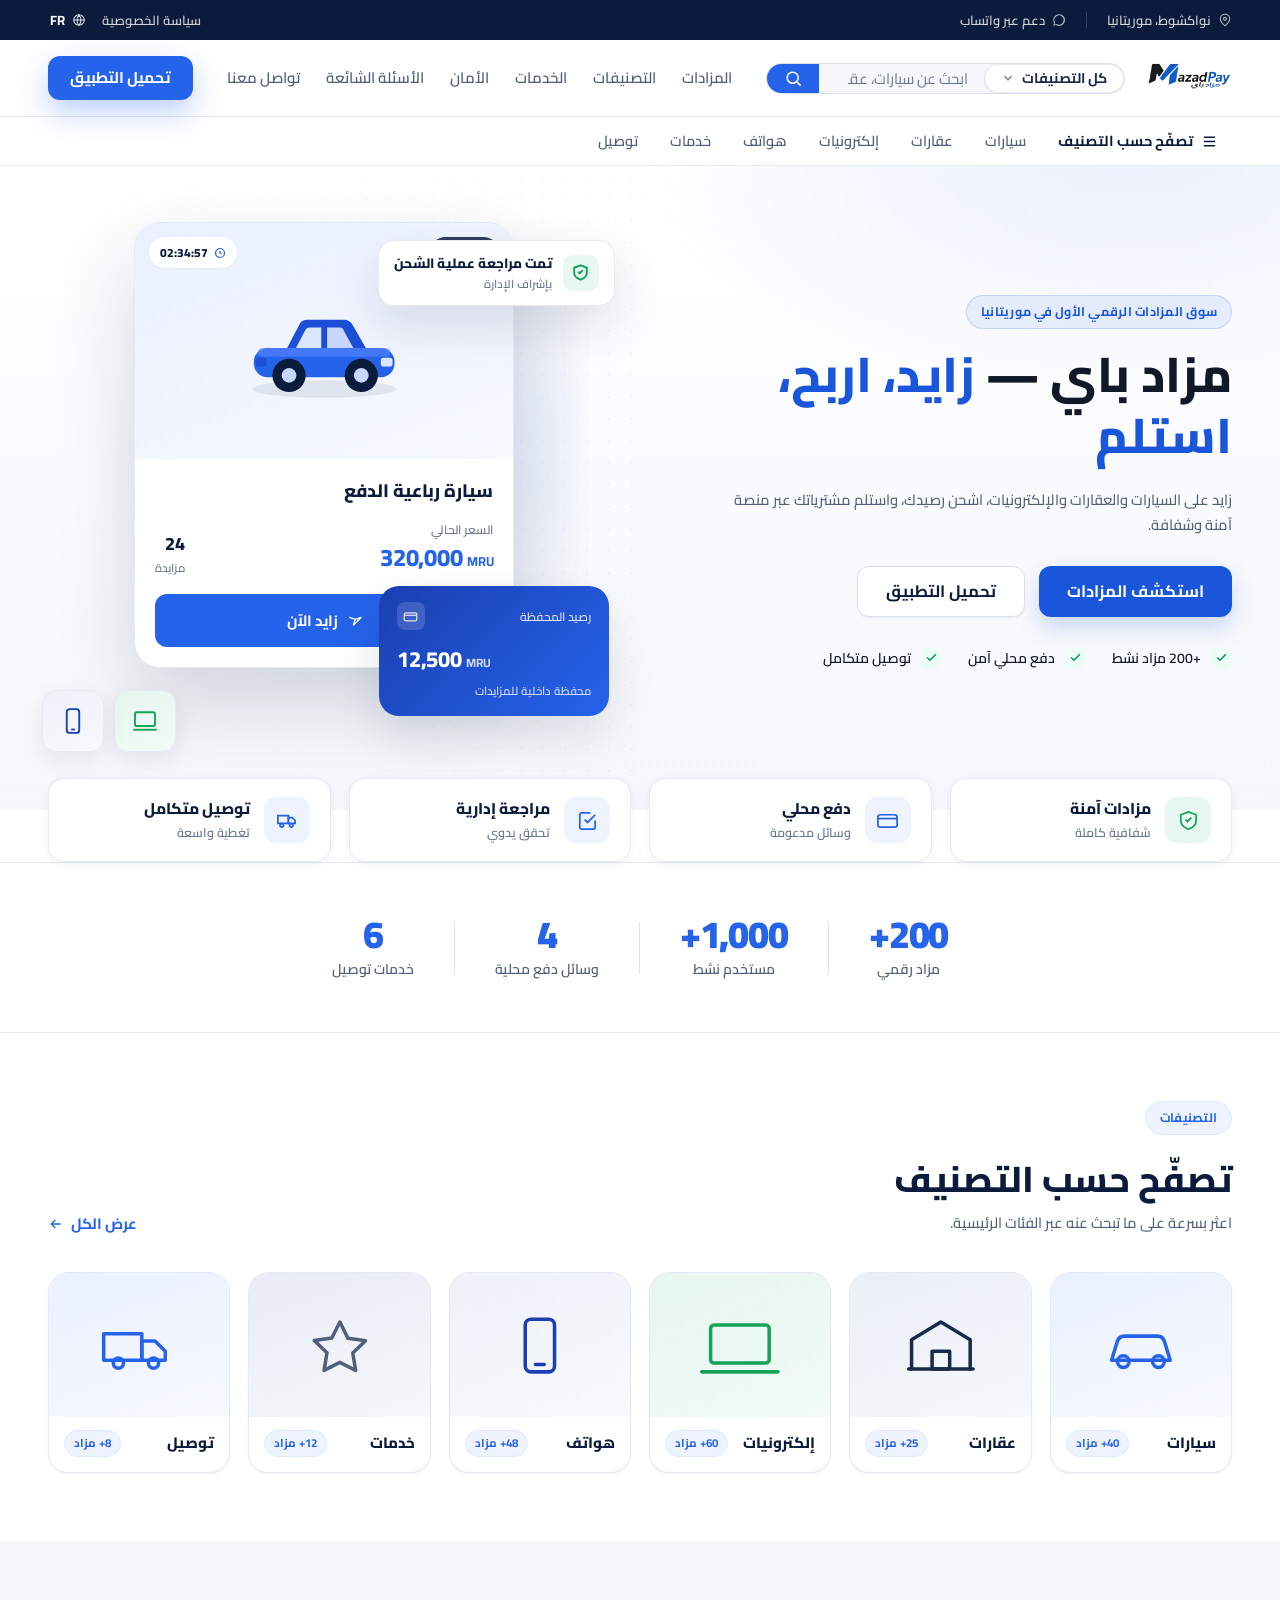
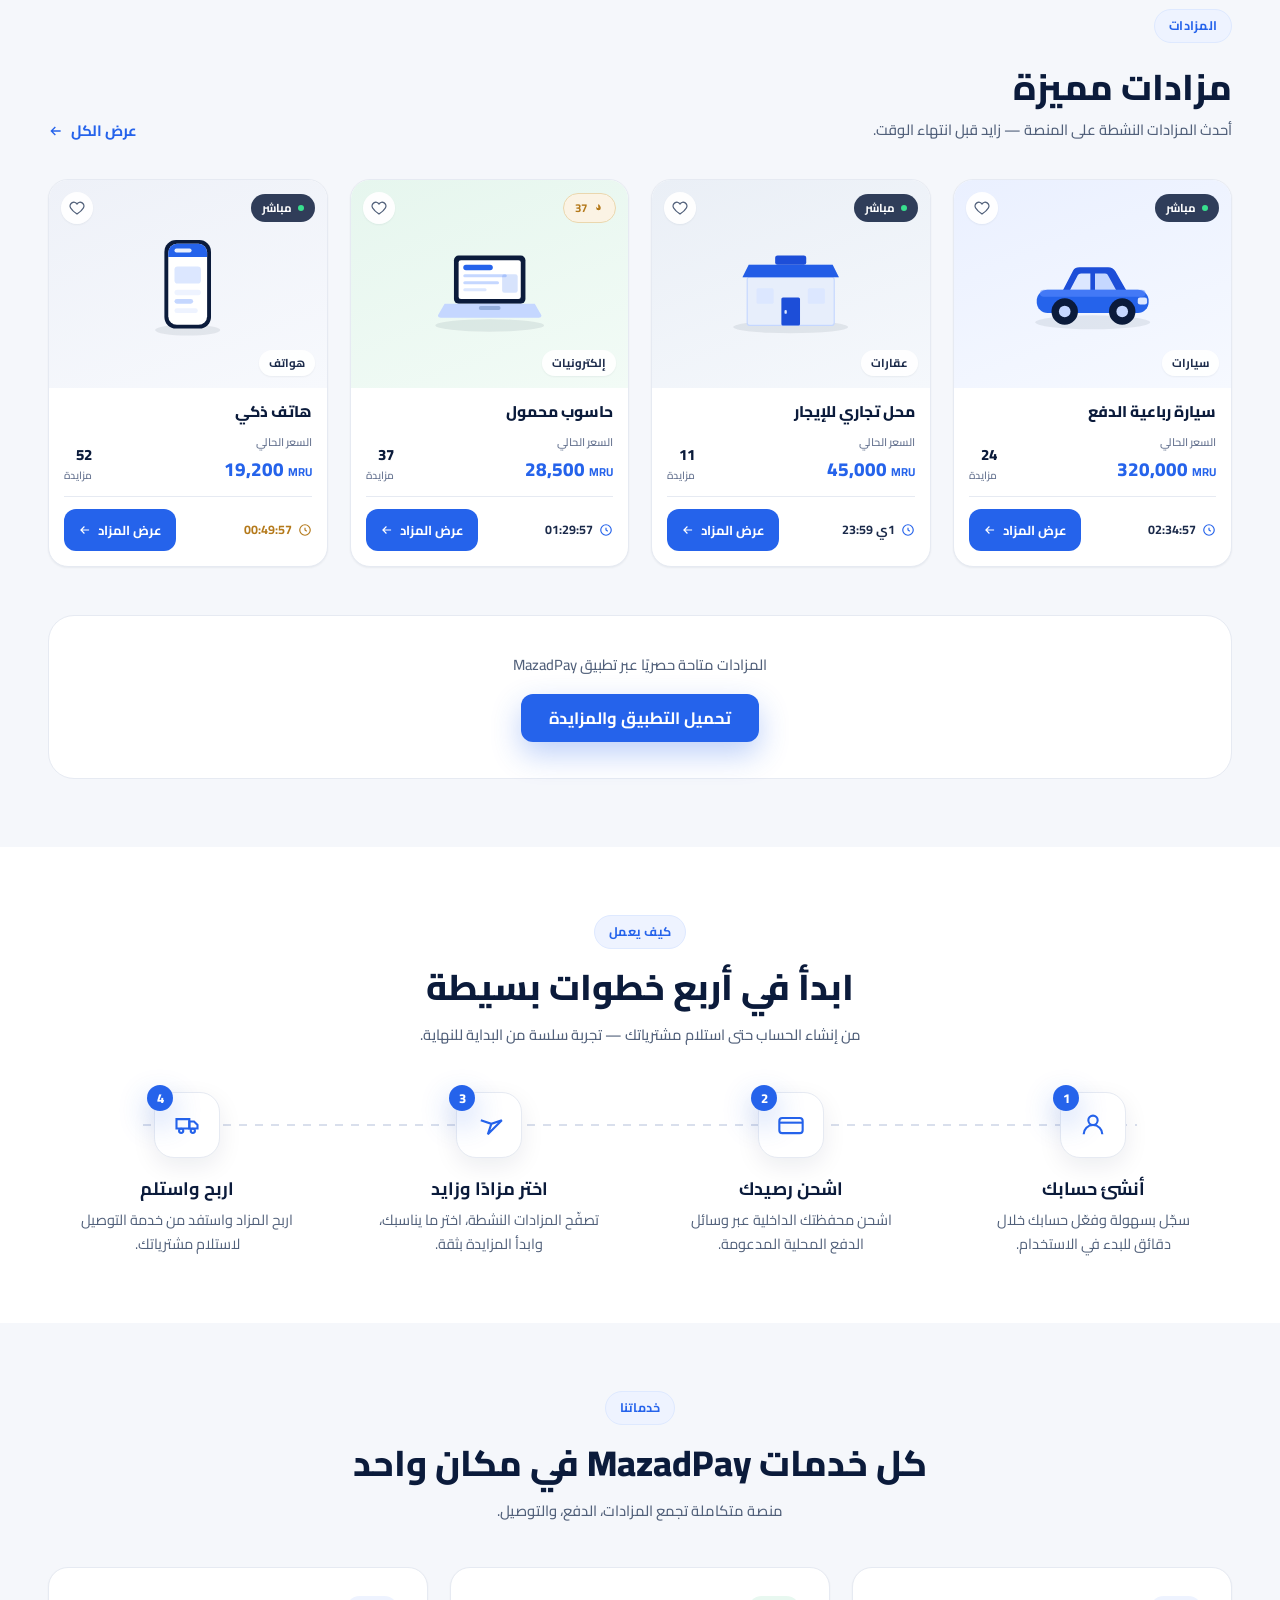
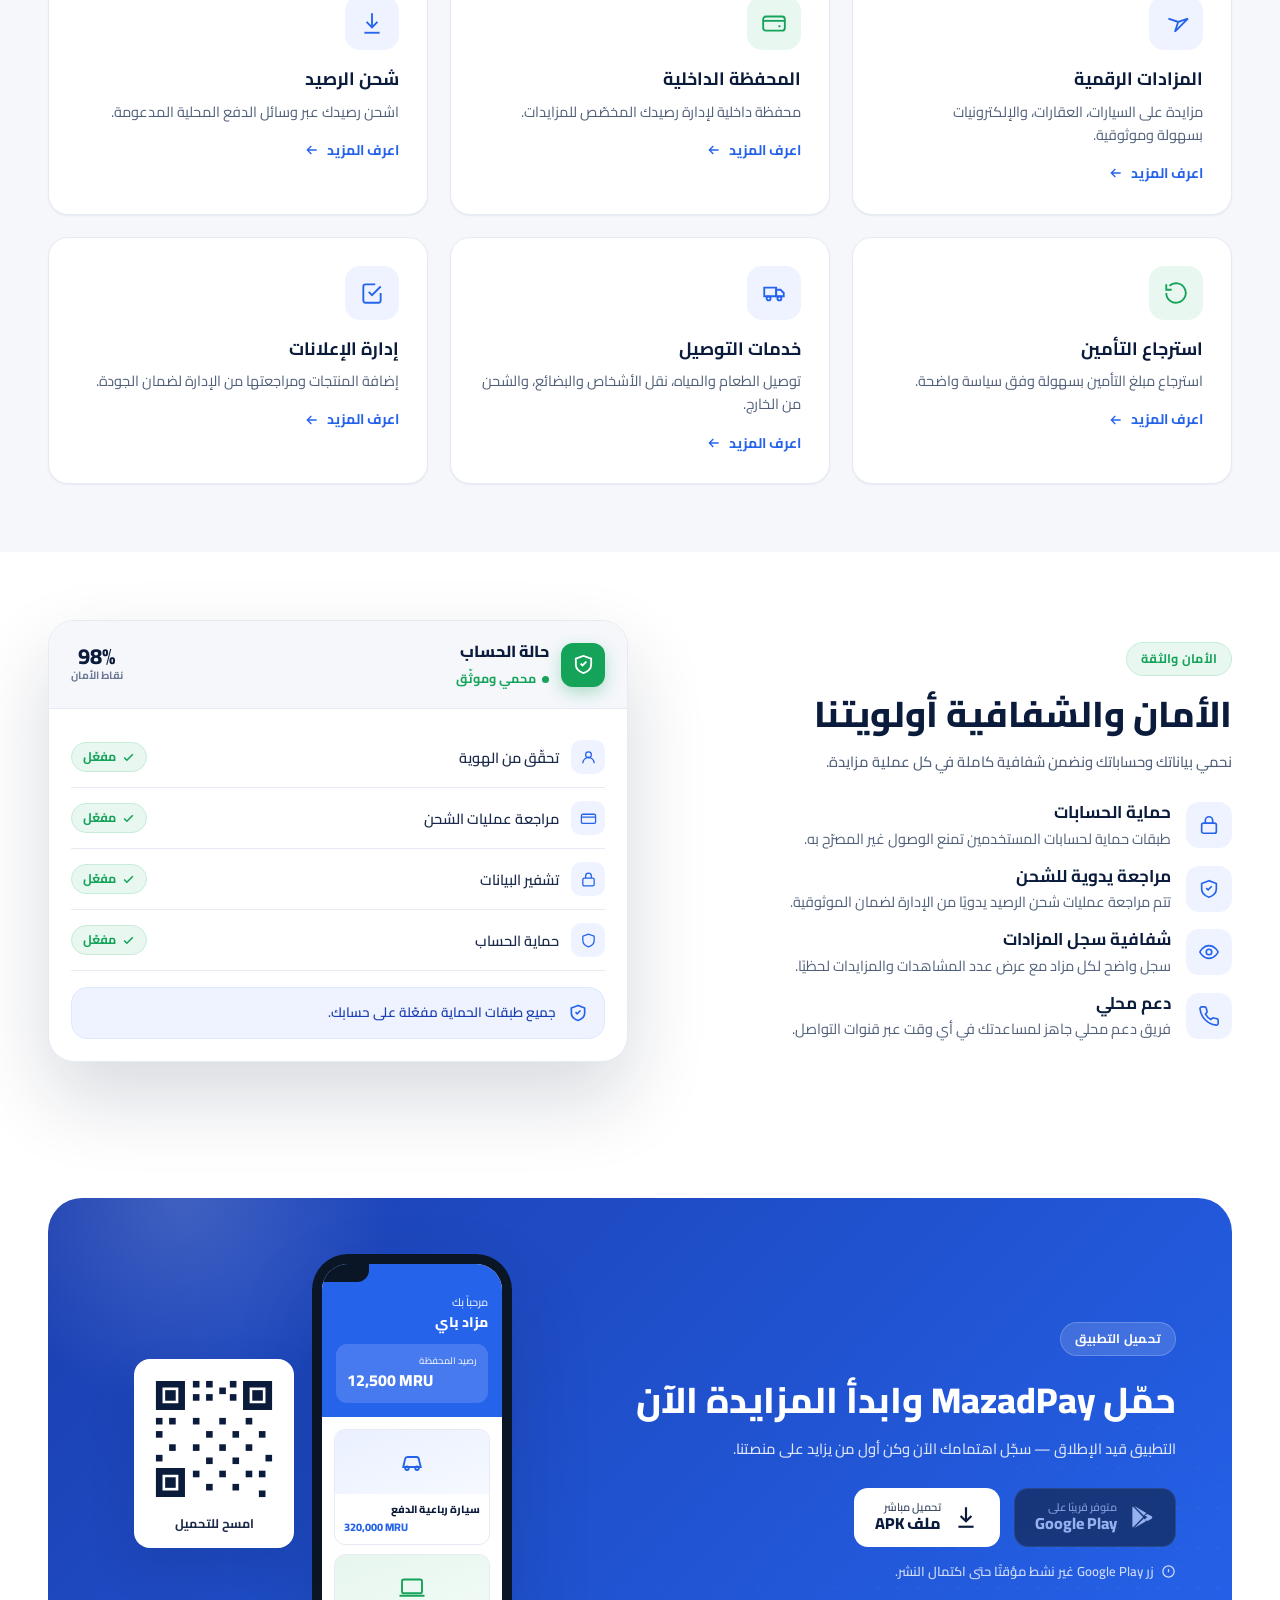
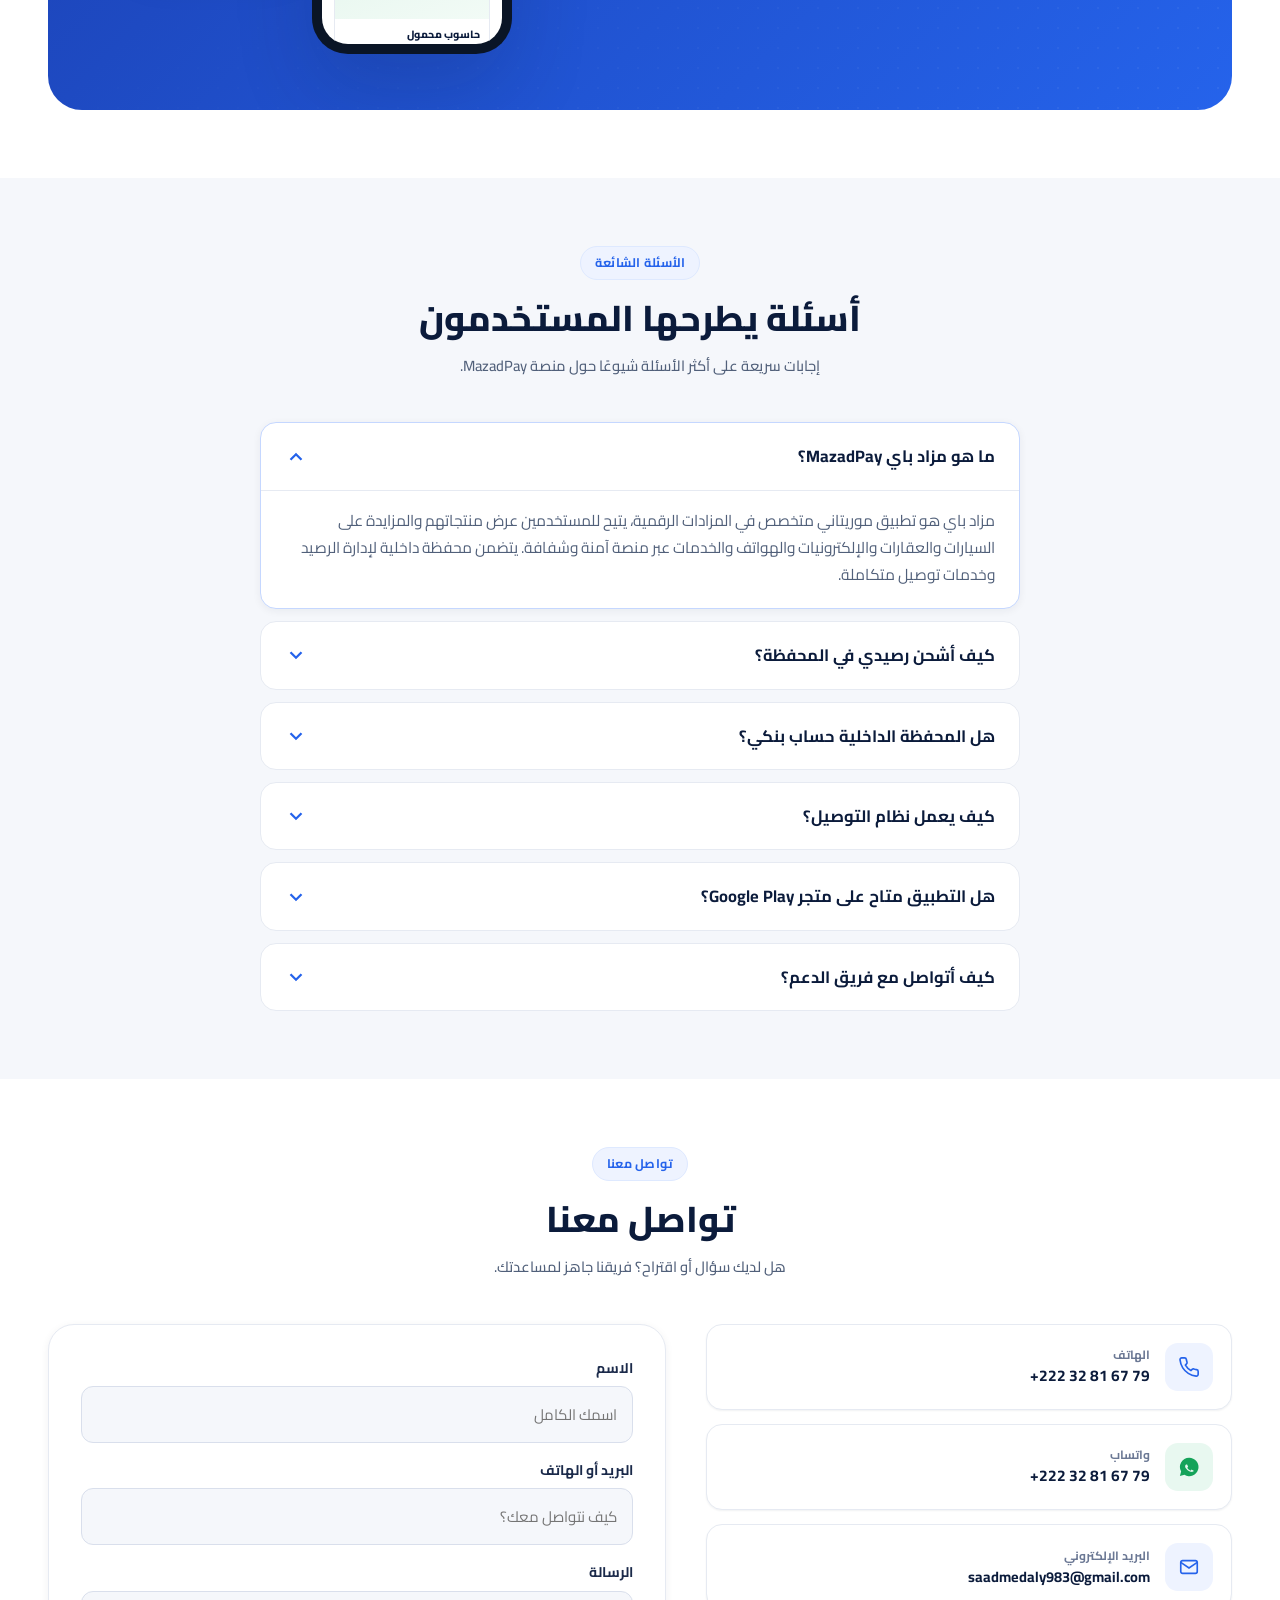
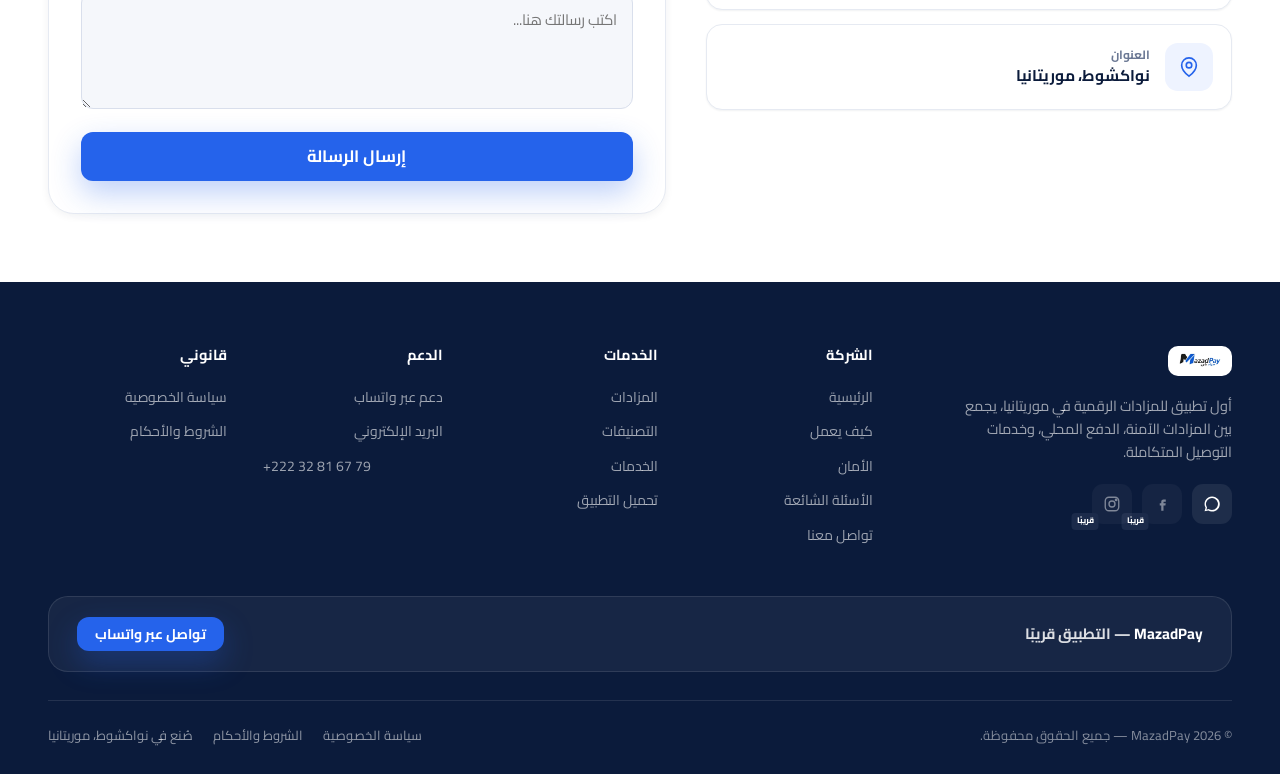
==== commit bfbcd952: "feat: refine homepage hero with Stitch design tokens" ====
--- a/index.html
+++ b/index.html
@@ -30,6 +30,7 @@
 <link href="https://fonts.googleapis.com/css2?family=Cairo:wght@400;500;600;700;800;900&display=swap" rel="stylesheet" />
 <link rel="stylesheet" href="css/styles.css" />
 <link rel="stylesheet" href="css/home.css" />
+<link rel="stylesheet" href="css/stitch-tokens.css" />
 </head>
 <body>
 
@@ -111,10 +112,10 @@
     <div class="hero__copy">
       <span class="eyebrow hero__eyebrow reveal" data-i18n="hero_badge"><span class="eyebrow__dot"></span>سوق المزادات الرقمي الأول في موريتانيا</span>
       <h1 class="hero__title display reveal d1"><span data-i18n="hero_t1">مزاد باي</span> — <span class="accent" data-i18n="hero_t2">زايد، اربح، استلم</span></h1>
-      <p class="lead hero__sub reveal d2" data-i18n="hero_sub2">مزادات نشطة على السيارات والعقارات والإلكترونيات — مع دفع محلي موثوق وتوصيل متكامل.</p>
+      <p class="lead hero__sub reveal d2" data-i18n="hero_sub2">اكتشف مزادات السيارات، العقارات، الإلكترونيات والخدمات في موريتانيا. زايد بسهولة، ادفع محليًا، واستلم بأمان.</p>
       <div class="hero__cta reveal d3">
-        <a href="#download" class="btn btn--primary btn--lg" data-open-modal="apk-modal" data-i18n="hero_cta1">تحميل التطبيق</a>
-        <a href="#auctions" class="btn btn--ghost btn--lg" data-i18n="hero_cta2b">استكشف المزادات</a>
+        <a href="#auctions" class="btn btn--primary btn--lg" data-i18n="hero_cta2b">استكشف المزادات</a>
+        <a href="#download" class="btn btn--ghost btn--lg" data-open-modal="apk-modal" data-i18n="hero_cta1">تحميل التطبيق</a>
       </div>
       <div class="hero__trust reveal d4">
         <span class="i"><span class="dot"><svg viewBox="0 0 24 24" fill="none" stroke="currentColor" stroke-width="3"><path d="M20 6 9 17l-5-5"/></svg></span><span data-i18n="hero_m1">+200 مزاد نشط</span></span>
--- a/css/stitch-tokens.css
+++ b/css/stitch-tokens.css
@@ -0,0 +1,39 @@
+/* ===========================================================
+   Stitch Design Tokens — supplemental, additive only.
+   Loaded after styles.css and home.css.
+   Scope: Hero section refinements only (Phase 1).
+   =========================================================== */
+
+:root {
+  --stitch-primary: #1A56DB;
+  --stitch-navy:    #111827;
+  --stitch-green:   #059669;
+  --stitch-amber:   #D97706;
+  --stitch-green-bg: #ECFDF5;
+}
+
+/* ── Hero refinements ── */
+.hero__eyebrow {
+  color: var(--stitch-primary);
+  background: rgba(26, 86, 219, .08);
+  border-color: rgba(26, 86, 219, .16);
+}
+.hero__eyebrow .eyebrow__dot { background: var(--stitch-primary); }
+
+.hero__title { color: var(--stitch-navy); font-weight: 800; }
+.hero__title .accent { color: var(--stitch-primary); }
+
+.hero__sub { color: var(--slate); }
+
+.hero__cta .btn--primary {
+  background: var(--stitch-primary);
+  box-shadow: 0 10px 24px rgba(26, 86, 219, .22);
+}
+.hero__cta .btn--primary:hover { background: #1646b8; }
+.hero__cta .btn--ghost:hover { border-color: var(--stitch-primary); color: var(--stitch-primary); }
+
+.hero__trust .dot {
+  background: var(--stitch-green-bg);
+  color: var(--stitch-green);
+}
+.hero__trust .i { color: var(--stitch-navy); font-weight: 600; }
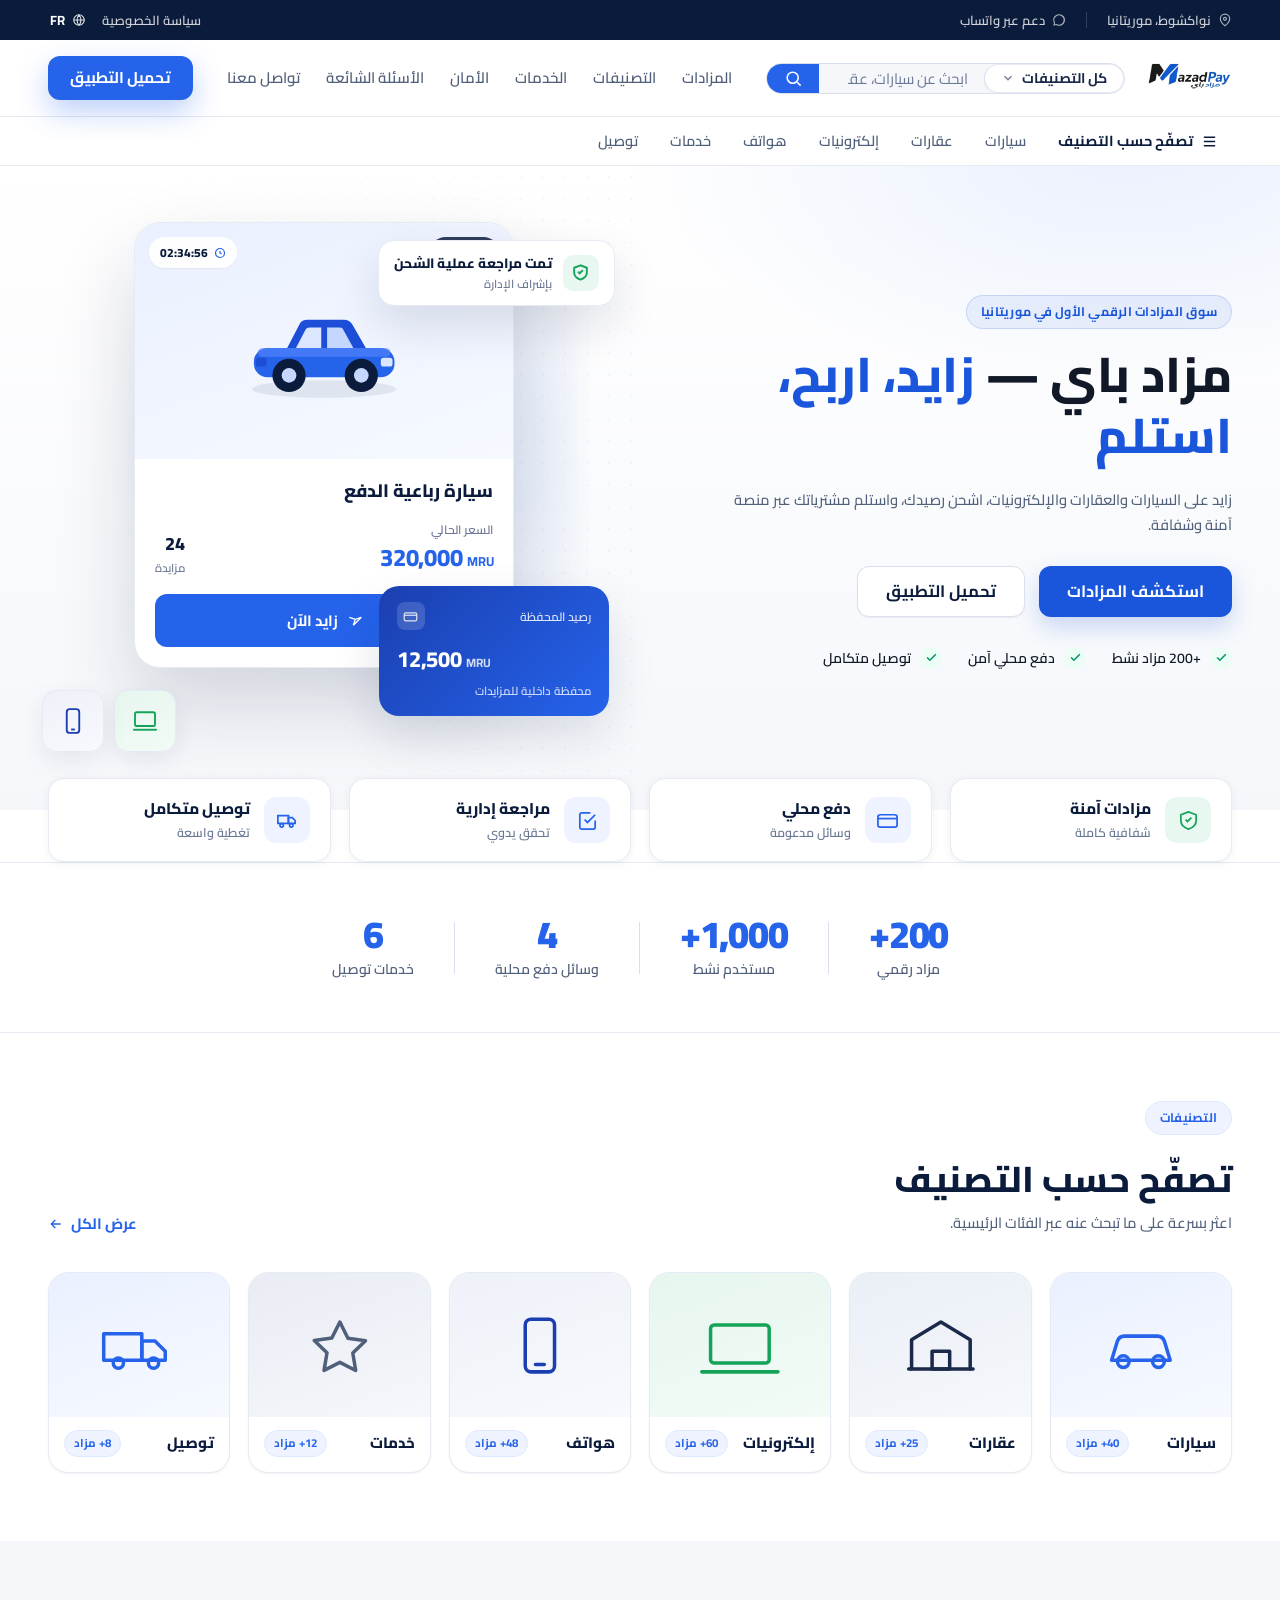
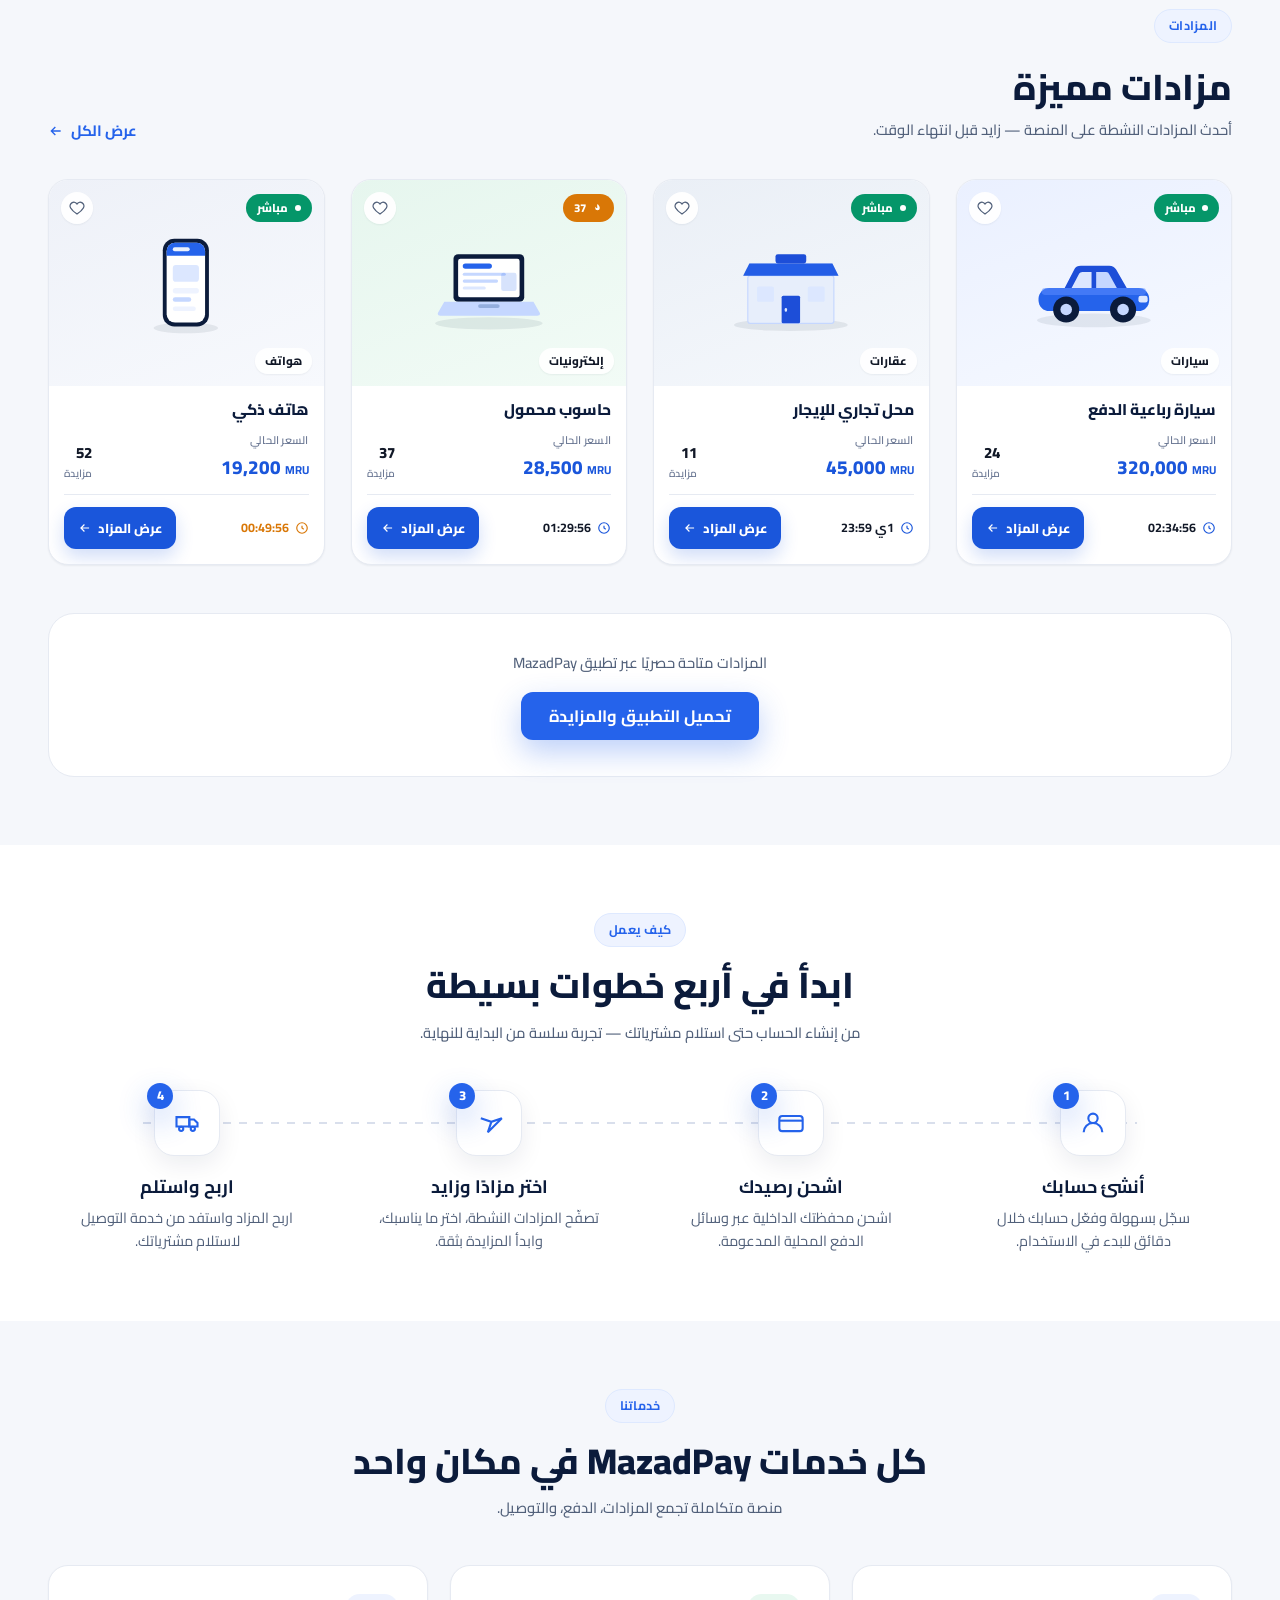
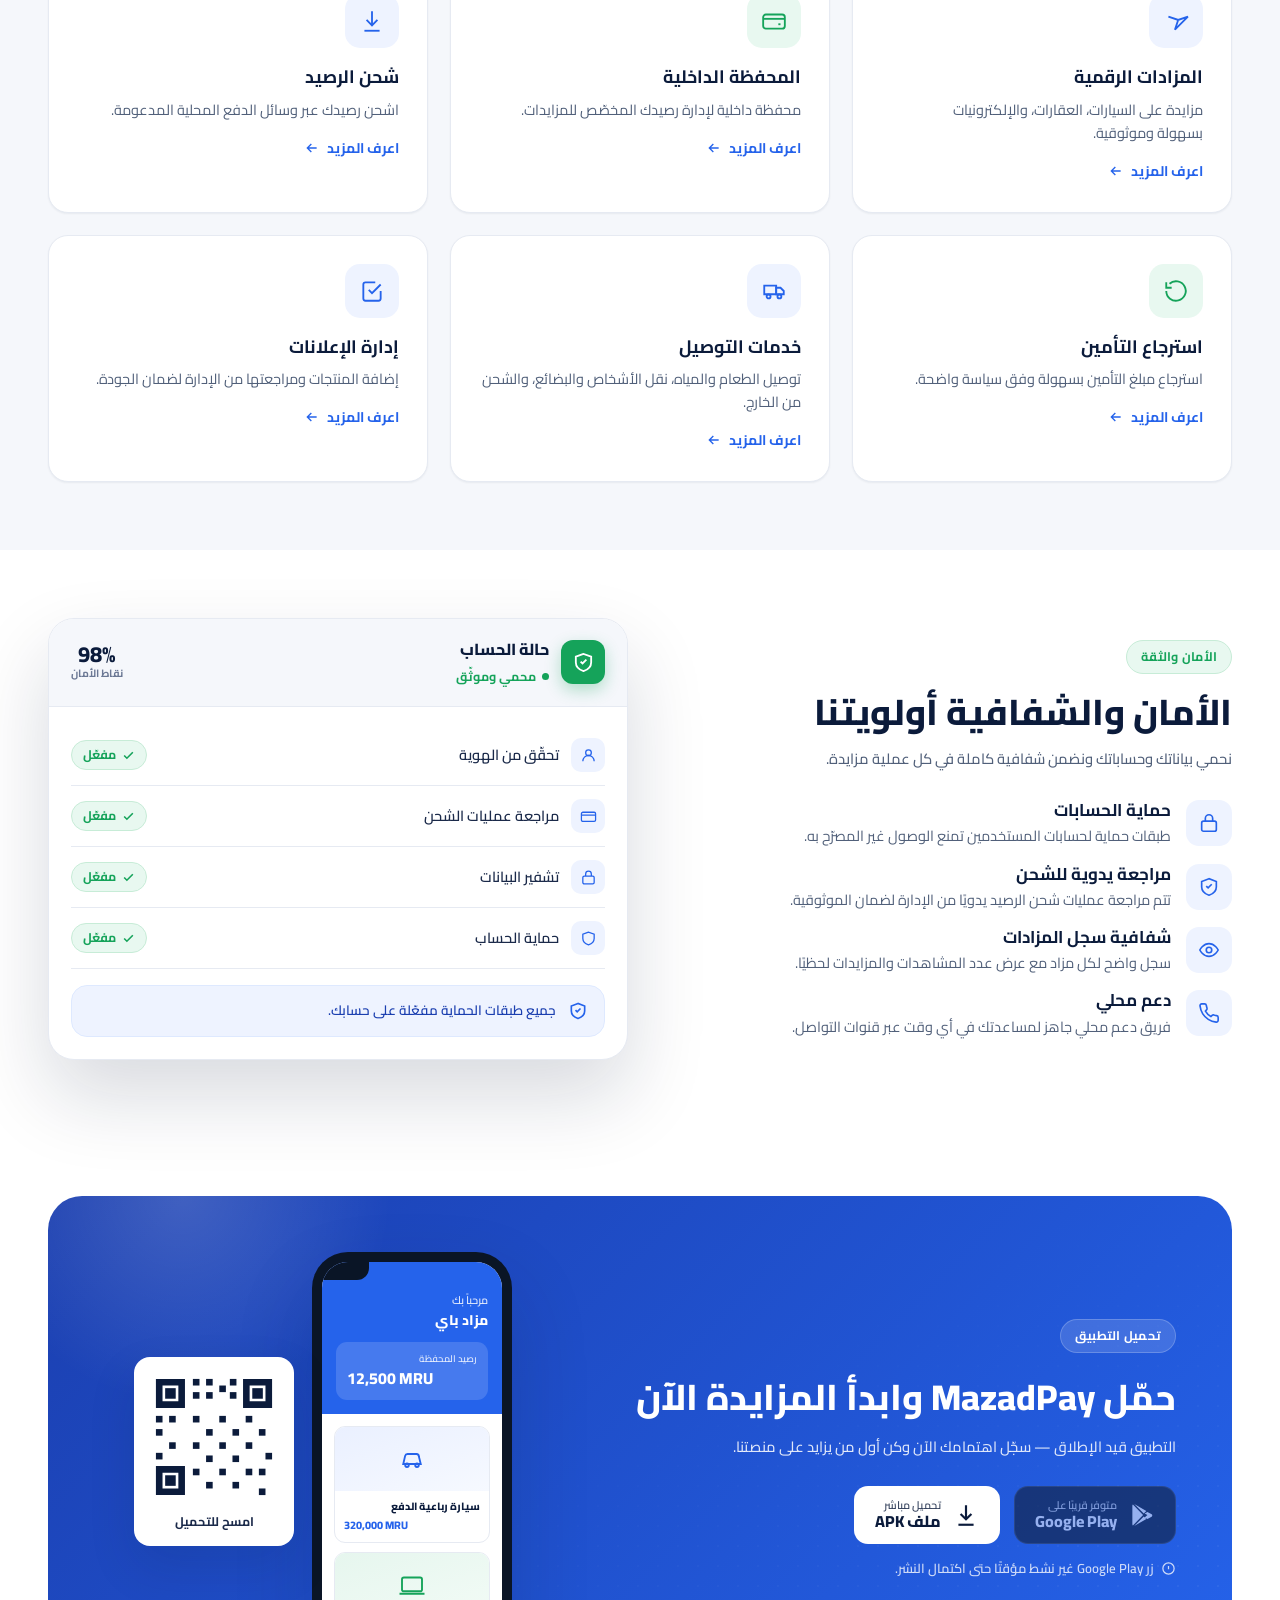
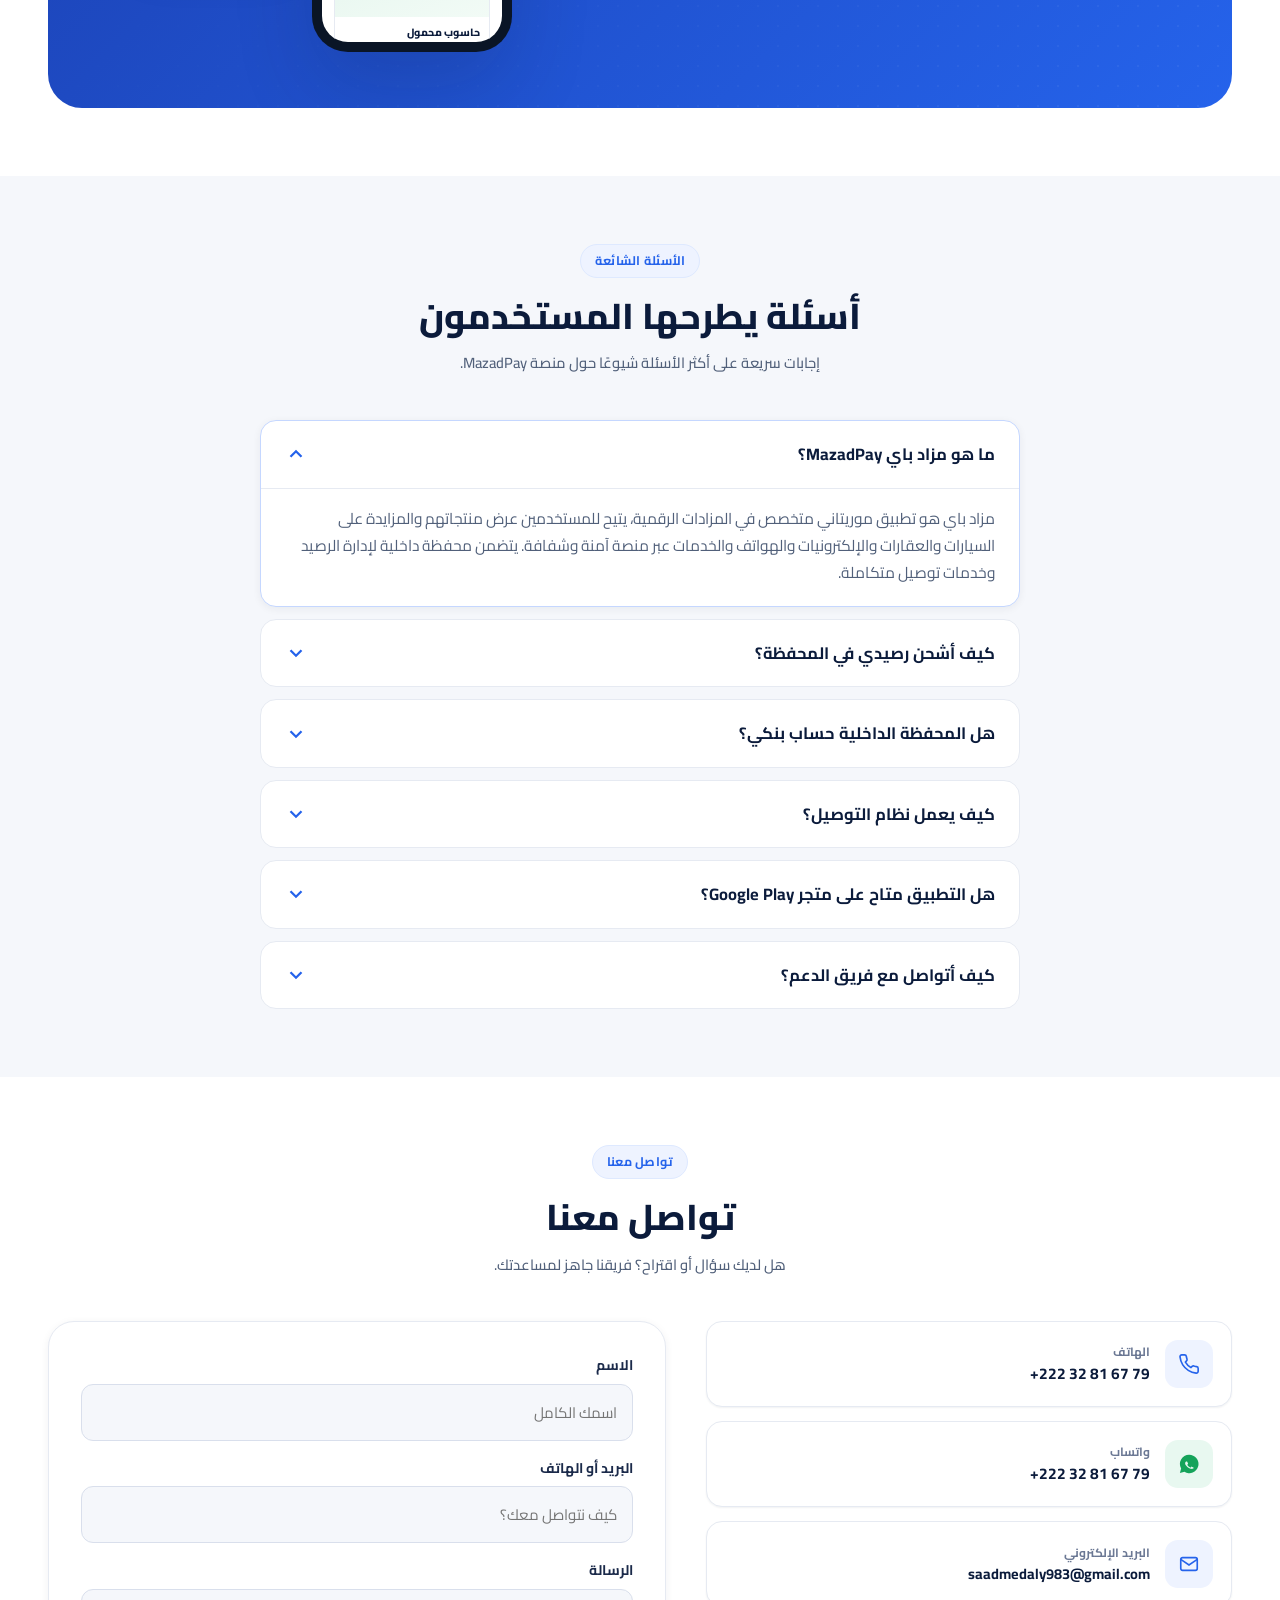
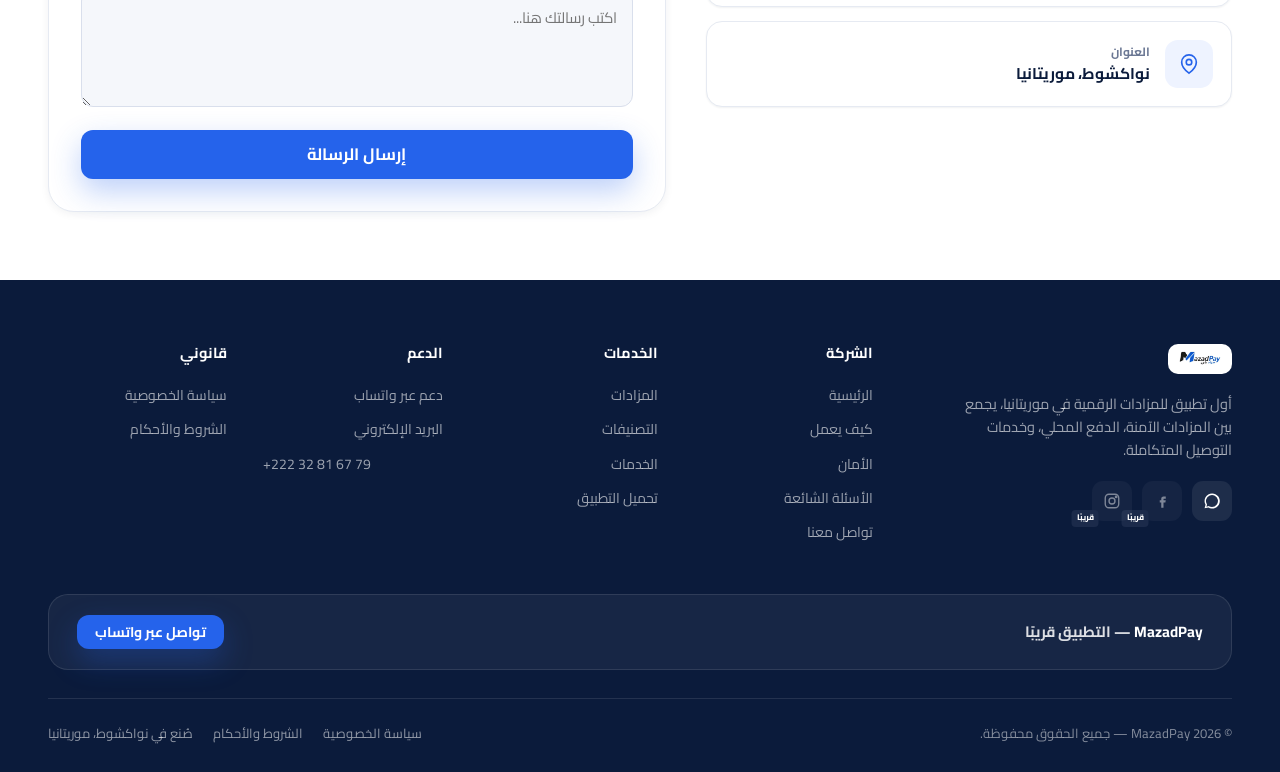
==== commit e3c29c60: "fix: remove inline scripts from legal pages and normalize footer logo loading" ====
--- a/index.html
+++ b/index.html
@@ -504,7 +504,7 @@
   <div class="container">
     <div class="footer__grid">
       <div class="footer__brand">
-        <img src="assets/mazadpay-logo.png" alt="MazadPay" loading="lazy" />
+        <img src="assets/mazadpay-logo.png" alt="MazadPay" />
         <p data-i18n="ft_tagline">أول تطبيق للمزادات الرقمية في موريتانيا، يجمع بين المزادات الآمنة، الدفع المحلي، وخدمات التوصيل المتكاملة.</p>
         <div class="footer__social">
           <a href="https://wa.me/22232816779" target="_blank" rel="noopener" aria-label="WhatsApp MazadPay"><svg viewBox="0 0 24 24" fill="#fff"><path d="M12 2a10 10 0 0 0-8.6 15l-1.3 4.8 5-1.3A10 10 0 1 0 12 2Zm0 18a8 8 0 0 1-4.1-1.1l-.3-.2-3 .8.8-2.9-.2-.3A8 8 0 1 1 12 20Z"/></svg></a>
--- a/css/stitch-tokens.css
+++ b/css/stitch-tokens.css
@@ -37,3 +37,70 @@
   color: var(--stitch-green);
 }
 .hero__trust .i { color: var(--stitch-navy); font-weight: 600; }
+
+/* ── Featured Auctions cards refinement (Phase 2) ── */
+.pgrid { gap: 26px; }
+
+.pcard {
+  border-radius: var(--r-lg);
+  box-shadow: var(--sh-xs);
+  transition: transform .22s, box-shadow .22s, border-color .22s;
+}
+.pcard:hover { box-shadow: var(--sh-lg); }
+
+.badge--live {
+  background: var(--stitch-green);
+  color: #fff;
+  font-weight: 800;
+  letter-spacing: .01em;
+}
+.badge--live .pulse { background: #fff; box-shadow: 0 0 0 0 rgba(255,255,255,.7); }
+
+.badge--hot {
+  background: var(--stitch-amber);
+  color: #fff;
+  border: none;
+  font-weight: 800;
+}
+
+.pcard__cat {
+  color: var(--stitch-navy);
+  font-weight: 800;
+}
+
+.pcard__pl { letter-spacing: .02em; }
+.pcard__pv { color: var(--stitch-primary); font-weight: 800; }
+.pcard__bids .n { color: var(--stitch-navy); }
+
+.pcard__time { color: var(--stitch-navy); }
+.pcard__time svg { color: var(--stitch-primary); }
+.pcard__time.ending { color: var(--stitch-amber); }
+.pcard__time.ending svg { color: var(--stitch-amber); }
+
+.pcard__view {
+  background: var(--stitch-primary);
+  font-weight: 800;
+  box-shadow: 0 8px 18px rgba(26, 86, 219, .20);
+}
+.pcard__view:hover { background: #1646b8; }
+
+/* ── Mobile header overflow fix (≤480px) ── */
+@media (max-width: 480px) {
+  .pgrid { grid-template-columns: 1fr; }
+
+  .topbar__inner {
+    gap: 10px;
+    overflow-x: auto;
+    scrollbar-width: none;
+  }
+  .topbar__inner::-webkit-scrollbar { display: none; }
+
+  .header__inner { gap: 10px; }
+  .header__right { gap: 8px; }
+  .header__right .btn--primary {
+    padding: 10px 14px;
+    font-size: 14px;
+  }
+
+  .hthumbs { inset-inline-end: 0; }
+}
